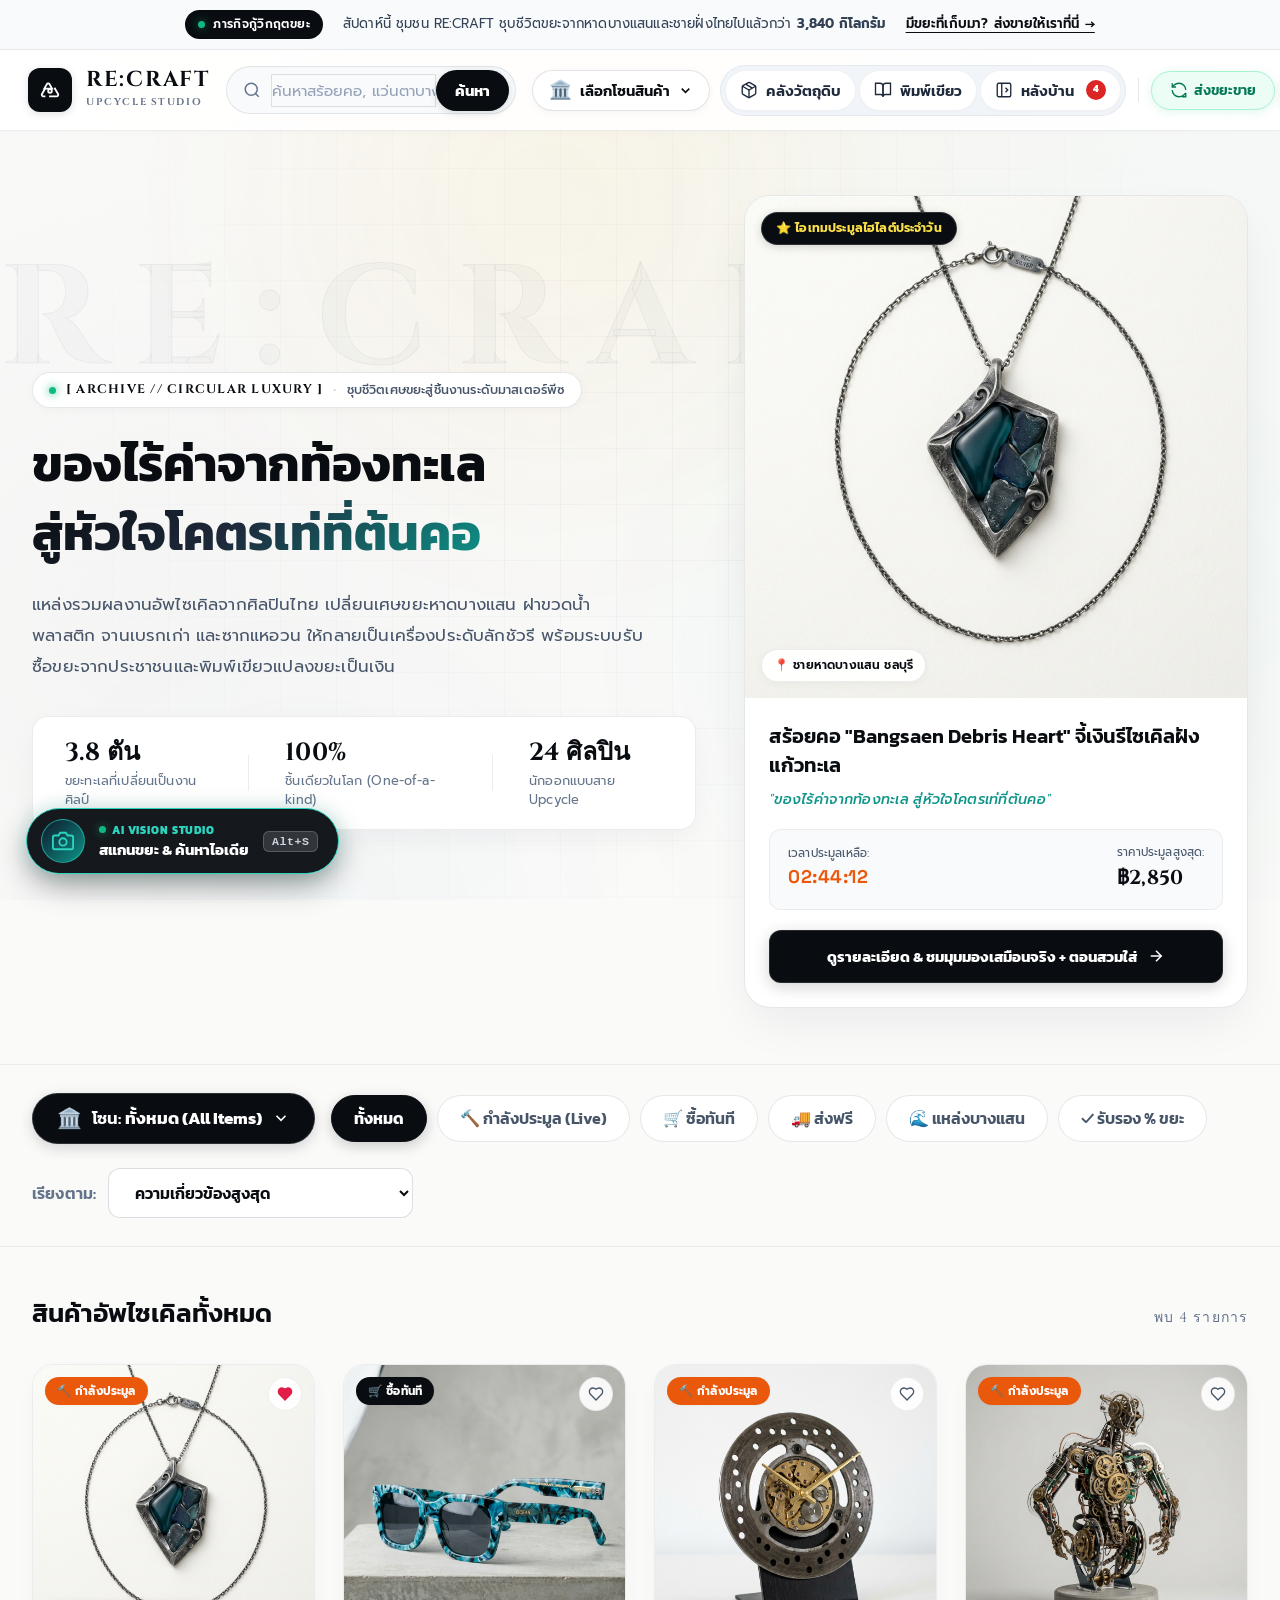
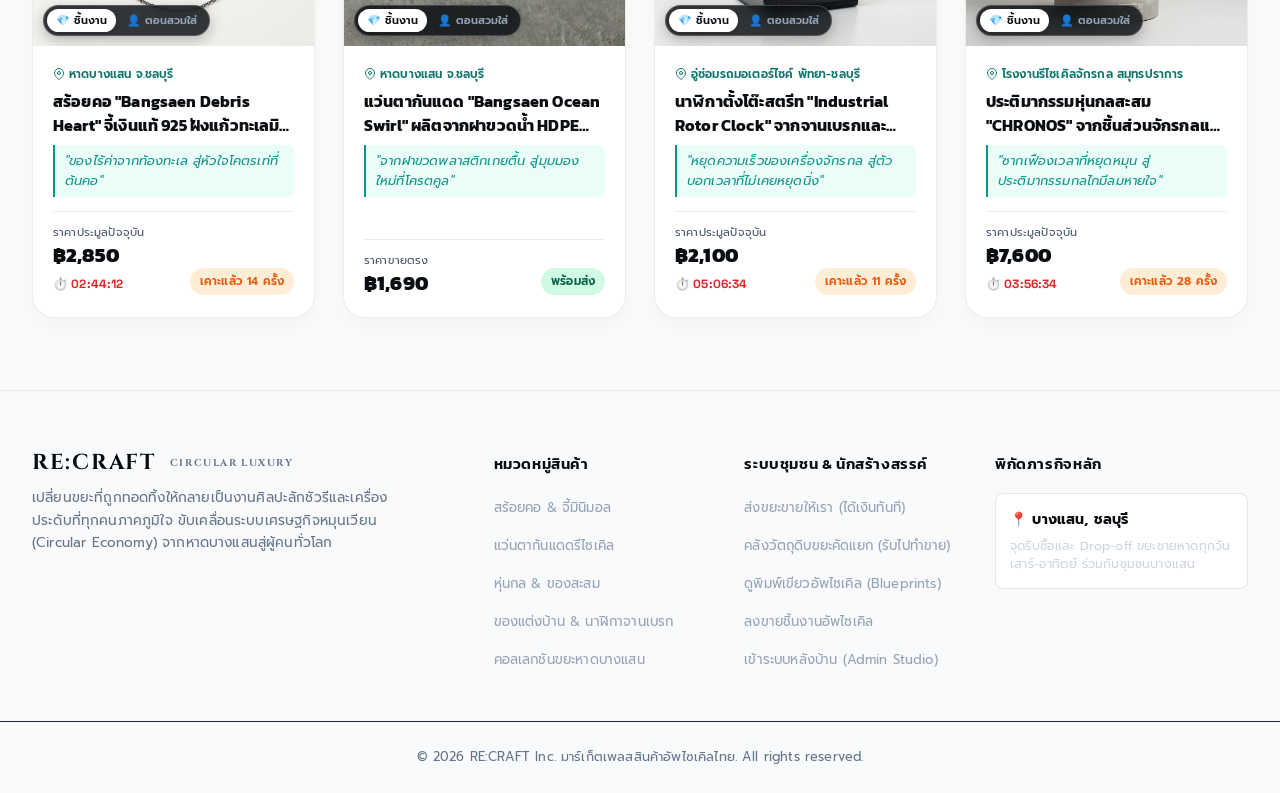
==== index.html @ fbd0b177 "Feat: Complete RE:CRAFT circular luxury platform with AI Waste Vision Scanner & YOLOv9 fine-tuning m" ====
<!DOCTYPE html>
<html lang="th">

<head>
  <meta charset="UTF-8">
  <meta name="viewport" content="width=device-width, initial-scale=1.0">
  <title>RE:CRAFT | ตลาดสินค้าอัพไซเคิลจากขยะสู่ชิ้นงานระดับมาสเตอร์พีซ</title>
  <meta name="description"
    content="มาร์เก็ตเพลสรวมสินค้าประมูลและขายตรงจากขยะรีไซเคิล เครื่องประดับ ของสะสม พร้อมสตอรี่ที่มาของขยะ เช่น หาดบางแสน สู่ดีไซน์พรีเมียมและมุมมองหลายองศาพร้อมภาพสวมใส่จริง">

  <!-- Google Fonts: Cinzel, Playfair Display, Kanit (Brand-Name Luxury Thai), Prompt, Outfit, Space Grotesk -->
  <link rel="preconnect" href="https://fonts.googleapis.com">
  <link rel="preconnect" href="https://fonts.gstatic.com" crossorigin>
  <link
    href="https://fonts.googleapis.com/css2?family=Cinzel:wght@600;700;800;900&family=Kanit:wght@300;400;500;600;700&family=Outfit:wght@400;500;600;700;800&family=Playfair+Display:ital,wght@0,600;0,700;1,600&family=Prompt:wght@300;400;500;600;700&family=Space+Grotesk:wght@500;600;700&display=swap"
    rel="stylesheet">

  <link rel="stylesheet" href="style.css">
</head>

<body class="theme-light-luxury">

  <!-- Top Luxury Scroll Progress Indicator -->
  <div class="luxury-scroll-progress" id="scrollProgressBar"></div>

  <!-- Rich Luxury Dynamic Parallax Canvas Stage -->
  <div class="luxury-parallax-stage" id="parallaxStage" aria-hidden="true">
    <div class="parallax-orb orb-champagne" id="parallaxGlow1"></div>
    <div class="parallax-orb orb-emerald" id="parallaxGlow2"></div>
    <div class="parallax-orb orb-cyan" id="parallaxGlow3"></div>
    <div class="parallax-luxury-watermark" id="parallaxWatermark">
      <span>RE:CRAFT // HAUTE UPCYCLING • BANGSAEN ARCHIVE 2026 • ONE OF A KIND // CIRCULAR LUXURY</span>
    </div>
    <div class="parallax-grid-mesh"></div>
  </div>

  <!-- Top Announcement / Impact Banner -->
  <div class="top-announcement" id="topAnnouncement">
    <div class="container announcement-content">
      <div class="announcement-badge">
        <span class="pulse-dot"></span>
        <span>ภารกิจกู้วิกฤตขยะ</span>
      </div>
      <p class="announcement-text">
        สัปดาห์นี้ ชุมชน RE:CRAFT ชุบชีวิตขยะจากหาดบางแสนและชายฝั่งไทยไปแล้วกว่า <strong>3,840 กิโลกรัม</strong>
      </p>
      <div class="announcement-actions">
        <a href="#" id="topSellWasteLink" class="announcement-link">มีขยะที่เก็บมา? ส่งขายให้เราที่นี่ &rarr;</a>
      </div>
    </div>
  </div>

  <!-- Primary Navigation (Minimalist Studio Header) -->
  <header class="main-header" id="mainHeader">
    <div class="container header-inner">
      <!-- Brand Logo -->
      <a href="#" class="brand-logo" id="logoBtn">
        <span class="brand-icon">
          <svg width="22" height="22" viewBox="0 0 24 24" fill="none" stroke="currentColor" stroke-width="2">
            <path d="M7 19H4.815a1.83 1.83 0 0 1-1.57-.881 1.785 1.785 0 0 1-.004-1.784L7.196 9.5" />
            <path d="M11 19h8.2a1.8 1.8 0 0 0 1.58-.9 1.8 1.8 0 0 0 .01-1.8L16.8 9.5" />
            <path d="M11 5l3.2 5.5h-8.4L9 5a2 2 0 0 1 2 0z" />
            <circle cx="12" cy="13" r="2" />
          </svg>
        </span>
        <div class="brand-text-wrap">
          <span class="brand-name">RE:CRAFT</span>
          <span class="brand-tag">UPCYCLE STUDIO</span>
        </div>
      </a>

      <!-- Minimalist Search Bar (Expanded & Clear) -->
      <div class="search-container">
        <div class="search-box">
          <svg class="search-icon" width="20" height="20" viewBox="0 0 24 24" fill="none" stroke="currentColor"
            stroke-width="2">
            <circle cx="11" cy="11" r="8"></circle>
            <line x1="21" y1="21" x2="16.65" y2="16.65"></line>
          </svg>
          <input type="text" id="searchInput" placeholder="ค้นหาสร้อยคอ, แว่นตาบางแสน, นาฬิกาจานเบรก, วัตถุดิบ..."
            autocomplete="off">
          <button class="search-clear-btn" id="searchClearBtn" title="ล้างการค้นหา">&times;</button>
          <button class="search-submit-btn" id="searchBtn">ค้นหา</button>
        </div>
      </div>

      <!-- Action Buttons & Studio Hub -->
      <div class="header-actions">
        <!-- Zone / Category Hub Trigger Button -->
        <button class="btn btn-header-zone" id="headerZoneBtn" title="กดเพื่อเลือกโซนและหมวดหมู่สินค้า">
          <span class="header-zone-icon">🏛️</span>
          <span class="header-zone-title">เลือกโซนสินค้า</span>
          <svg width="15" height="15" viewBox="0 0 24 24" fill="none" stroke="currentColor" stroke-width="2.5">
            <polyline points="6 9 12 15 18 9"></polyline>
          </svg>
        </button>

        <!-- Studio Features Group (Roomy & High Legibility) -->
        <div class="studio-hub-group">
          <!-- Raw Waste Material Hub Button -->
          <button class="btn btn-ghost btn-supply-hub" id="openSupplyHubModalBtn"
            title="คลังวัตถุดิบขยะคัดแยก สั่งรับไปทำตามพิมพ์เขียวเพื่อขายต่อ">
            <svg width="20" height="20" viewBox="0 0 24 24" fill="none" stroke="currentColor" stroke-width="1.8">
              <path d="m7.5 4.27 9 5.15"></path>
              <path
                d="M21 8a2 2 0 0 0-1-1.73l-7-4a2 2 0 0 0-2 0l-7 4A2 2 0 0 0 3 8v8a2 2 0 0 0 1 1.73l7 4a2 2 0 0 0 2 0l7-4A2 2 0 0 0 21 16Z">
              </path>
              <path d="m3.3 7 8.7 5 8.7-5"></path>
              <path d="M12 22V12"></path>
            </svg>
            <span>คลังวัตถุดิบ</span>
          </button>

          <!-- Blueprint Studio Button -->
          <button class="btn btn-ghost btn-blueprint" id="openBlueprintModalBtn"
            title="สูตรคู่มือแปรรูปขยะเป็นเงิน สำหรับคนไม่มีหัวศิลป์">
            <svg width="20" height="20" viewBox="0 0 24 24" fill="none" stroke="currentColor" stroke-width="1.8">
              <path d="M2 3h6a4 4 0 0 1 4 4v14a3 3 0 0 0-3-3H2z"></path>
              <path d="M22 3h-6a4 4 0 0 0-4 4v14a3 3 0 0 1 3-3h7z"></path>
            </svg>
            <span>พิมพ์เขียว</span>
          </button>

          <!-- Admin Studio Button -->
          <button class="btn btn-ghost btn-admin" id="openAdminModalBtn" title="ระบบหลังบ้าน ตรวจสอบและอนุมัติสินค้า">
            <svg width="20" height="20" viewBox="0 0 24 24" fill="none" stroke="currentColor" stroke-width="1.8">
              <rect width="18" height="18" x="3" y="3" rx="2"></rect>
              <path d="M9 3v18"></path>
              <path d="m14 9 3 3-3 3"></path>
            </svg>
            <span>หลังบ้าน</span>
            <span class="badge-count admin-badge" id="pendingCountBadge">4</span>
          </button>
        </div>

        <div class="header-divider"></div>

        <!-- Sell Waste Button (Eco Pill) -->
        <button class="btn btn-sell-waste" id="openSellWasteModalBtn"
          title="ส่งขยะที่คุณเก็บได้มาขายให้เราเพื่อรับเงิน">
          <svg width="20" height="20" viewBox="0 0 24 24" fill="none" stroke="currentColor" stroke-width="1.8">
            <path d="M21 12a9 9 0 0 0-9-9 9.75 9.75 0 0 0-6.74 2.74L3 8"></path>
            <path d="M3 3v5h5"></path>
            <path d="M3 12a9 9 0 0 0 9 9 9.75 9.75 0 0 0 6.74-2.74L21 16"></path>
            <path d="M16 21h5v-5"></path>
          </svg>
          <span>ส่งขยะขาย</span>
        </button>

        <!-- Post Item Button (Primary Action) -->
        <button class="btn btn-primary btn-post" id="openPostModalBtn">
          <svg width="20" height="20" viewBox="0 0 24 24" fill="none" stroke="currentColor" stroke-width="2">
            <line x1="12" y1="5" x2="12" y2="19"></line>
            <line x1="5" y1="12" x2="19" y2="12"></line>
          </svg>
          <span>+ ลงขายสินค้า</span>
        </button>

        <div class="header-divider"></div>

        <!-- Live Bids Shortcut & Wishlist -->
        <div class="header-icons-group">
          <button class="action-icon-btn" id="myBidsBtn" title="รายการประมูลของฉัน">
            <svg width="22" height="22" viewBox="0 0 24 24" fill="none" stroke="currentColor" stroke-width="1.8">
              <path d="m14 12 6.5-6.5a2.12 2.12 0 0 0-3-3L11 9"></path>
              <path d="m12 14-6.5 6.5a2.12 2.12 0 0 1-3-3L9 11"></path>
              <path d="m18 10-6 6"></path>
              <path d="m2 22 4-4"></path>
            </svg>
            <span class="badge-count" id="bidCountBadge">2</span>
          </button>

          <button class="action-icon-btn" id="wishlistBtn" title="รายการโปรด">
            <svg width="22" height="22" viewBox="0 0 24 24" fill="none" stroke="currentColor" stroke-width="1.8">
              <path
                d="M19 14c1.49-1.46 3-3.21 3-5.5A5.5 5.5 0 0 0 16.5 3c-1.76 0-3 .5-4.5 2-1.5-1.5-2.74-2-4.5-2A5.5 5.5 0 0 0 2 8.5c0 2.3 1.5 4.05 3 5.5l7 7Z">
              </path>
            </svg>
          </button>
        </div>
      </div>
    </div>
  </header>

  <!-- Hero Story Highlight Banner -->
  <section class="hero-story-banner">
    <div class="container hero-banner-grid">
      <div class="hero-text">
        <div class="hero-tag-badge">
          <span class="hero-dot"></span>
          <span class="tag-code">[ ARCHIVE // CIRCULAR LUXURY ]</span>
          <span class="tag-sep">•</span>
          <span class="tag-text">ชุบชีวิตเศษขยะสู่ชิ้นงานระดับมาสเตอร์พีซ</span>
        </div>
        <h1 class="hero-title">
          ของไร้ค่าจากท้องทะเล<br>
          <span class="text-gradient">สู่หัวใจโคตรเท่ที่ต้นคอ</span>
        </h1>
        <p class="hero-desc">
          แหล่งรวมผลงานอัพไซเคิลจากศิลปินไทย เปลี่ยนเศษขยะหาดบางแสน ฝาขวดน้ำพลาสติก จานเบรกเก่า และซากแหอวน
          ให้กลายเป็นเครื่องประดับลักชัวรี พร้อมระบบรับซื้อขยะจากประชาชนและพิมพ์เขียวแปลงขยะเป็นเงิน
        </p>
        <div class="hero-stats">
          <div class="stat-item">
            <span class="stat-num" id="statOceanWaste">3.8 ตัน</span>
            <span class="stat-label">ขยะทะเลที่เปลี่ยนเป็นงานศิลป์</span>
          </div>
          <div class="stat-divider"></div>
          <div class="stat-item">
            <span class="stat-num">100%</span>
            <span class="stat-label">ชิ้นเดียวในโลก (One-of-a-kind)</span>
          </div>
          <div class="stat-divider"></div>
          <div class="stat-item">
            <span class="stat-num">24 ศิลปิน</span>
            <span class="stat-label">นักออกแบบสาย Upcycle</span>
          </div>
        </div>
      </div>

      <!-- Featured Spotlight Card -->
      <div class="hero-spotlight">
        <div class="spotlight-card" id="heroFeaturedCard">
          <div class="spotlight-sheen" id="spotlightSheen"></div>
          <div class="spotlight-badge">⭐ ไอเทมประมูลไฮไลต์ประจำวัน</div>
          <div class="spotlight-img-wrap">
            <img src="assets/necklace_front.jpg" alt="สร้อยคอหัวใจมหาสมุทรบางแสน" id="spotlightMainImg">
            <span class="spotlight-origin">📍 ชายหาดบางแสน ชลบุรี</span>
          </div>
          <div class="spotlight-info">
            <h3 class="spotlight-name">สร้อยคอ "Bangsaen Debris Heart" จี้เงินรีไซเคิลฝังแก้วทะเล</h3>
            <p class="spotlight-quote">"ของไร้ค่าจากท้องทะเล สู่หัวใจโคตรเท่ที่ต้นคอ"</p>
            <div class="spotlight-auction-bar">
              <div class="auction-timer-box">
                <span class="timer-label">เวลาประมูลเหลือ:</span>
                <span class="timer-countdown highlight-pulse" id="heroCountdown">02:44:18</span>
              </div>
              <div class="auction-price-box">
                <span class="price-label">ราคาประมูลสูงสุด:</span>
                <span class="current-bid-amount">฿2,850</span>
              </div>
            </div>
            <button class="btn btn-spotlight" id="openHeroDetailBtn">
              <span>ดูรายละเอียด & ชมมุมมองเสมือนจริง + ตอนสวมใส่</span>
              <svg width="18" height="18" viewBox="0 0 24 24" fill="none" stroke="currentColor" stroke-width="2">
                <path d="M5 12h14"></path>
                <path d="m12 5 7 7-7 7"></path>
              </svg>
            </button>
          </div>
        </div>
      </div>
    </div>
  </section>

  <!-- Filter & Sort Bar (Consolidated Zone Hub & Large Action Controls) -->
  <section class="catalog-controls-section">
    <div class="container controls-wrapper">
      <div class="controls-left-group">
        <!-- Consolidated Zone / Category Selector Trigger -->
        <button class="btn-zone-picker" id="catalogZonePickerBtn" title="กดเพื่อเลือกโซนหรือหมวดหมู่สินค้า">
          <span class="zone-picker-icon">🏛️</span>
          <span class="zone-picker-text">โซน: <strong id="activeZoneName">ทั้งหมด (All Items)</strong></span>
          <svg class="zone-picker-arrow" width="18" height="18" viewBox="0 0 24 24" fill="none" stroke="currentColor"
            stroke-width="2.2">
            <polyline points="6 9 12 15 18 9"></polyline>
          </svg>
        </button>

        <!-- Quick Status Filter Pills (Large & Clear) -->
        <div class="filter-pills" id="filterPills">
          <button class="pill-btn active" data-filter="all">ทั้งหมด</button>
          <button class="pill-btn" data-filter="auction-only">🔨 กำลังประมูล (Live)</button>
          <button class="pill-btn" data-filter="buy-now">🛒 ซื้อทันที</button>
          <button class="pill-btn" data-filter="free-shipping">🚚 ส่งฟรี</button>
          <button class="pill-btn" data-filter="bangsaen">🌊 แหล่งบางแสน</button>
          <button class="pill-btn" data-filter="verified">✓ รับรอง % ขยะ</button>
        </div>
      </div>

      <div class="sort-wrapper">
        <label for="sortSelect" class="sort-label">เรียงตาม:</label>
        <div class="select-styled">
          <select id="sortSelect">
            <option value="relevance">ความเกี่ยวข้องสูงสุด</option>
            <option value="auction-ending">เวลาประมูลใกล้หมด (Ending Soon)</option>
            <option value="price-low">ราคา: ต่ำไปสูง</option>
            <option value="price-high">ราคา: สูงไปต่ำ</option>
            <option value="bids-count">ยอดเคาะประมูลสูงสุด</option>
            <option value="newest">โพสต์มาใหม่ล่าสุด</option>
          </select>
        </div>
      </div>
    </div>
  </section>

  <!-- Product Catalog Grid -->
  <main class="catalog-section">
    <div class="container">
      <div class="catalog-header-info">
        <h2 class="section-title" id="catalogHeading">สินค้าอัพไซเคิลทั้งหมด</h2>
        <span class="items-count" id="itemsCountText">กำลังโหลด...</span>
      </div>

      <div class="product-grid" id="productGrid">
        <!-- Injected via JavaScript dynamically -->
      </div>
    </div>
  </main>

  <!-- ==========================================================================
       CONSOLIDATED ZONE & CATEGORY EXPLORER MODAL (รวมหมวดหมู่ไว้ที่เดียว เลือกโซนขนาดใหญ่)
       ========================================================================== -->
  <div class="zone-modal-backdrop" id="zoneModal">
    <div class="zone-modal-dialog">
      <div class="zone-modal-header">
        <div>
          <div class="zone-modal-tag">[ CURATED ARCHIVES & UPCYCLE ZONES ]</div>
          <h2 class="zone-modal-heading">🏛️ เลือกโซนและหมวดหมู่ชิ้นงาน</h2>
          <p class="zone-modal-sub">คลิกเลือกโซนชิ้นงานศิลปะ วัตถุดิบขยะชายฝั่ง หรือลานเคาะราคาประมูลสดที่ต้องการสำรวจ
          </p>
        </div>
        <button class="modal-close-btn" id="closeZoneModalBtn" title="ปิดหน้าต่าง">&times;</button>
      </div>

      <div class="zone-cards-grid">
        <!-- Zone 1: All -->
        <div class="zone-card cat-tab active" data-category="all">
          <div class="zone-card-icon-box">🌐</div>
          <div class="zone-card-content">
            <div class="zone-card-top">
              <h3 class="zone-card-title">ชิ้นงานทั้งหมด (All Curated Items)</h3>
              <span class="zone-card-badge">ทุกชิ้นงาน</span>
            </div>
            <p class="zone-card-desc">สำรวจผลงานศิลปะและงานดีไซน์อัพไซเคิลทุกชิ้นในคอลเลกชัน</p>
          </div>
          <div class="zone-card-arrow">&rarr;</div>
        </div>

        <!-- Zone 2: Jewelry -->
        <div class="zone-card cat-tab" data-category="jewelry">
          <div class="zone-card-icon-box">💎</div>
          <div class="zone-card-content">
            <div class="zone-card-top">
              <h3 class="zone-card-title">สร้อยคอ & เครื่องประดับ (Jewelry)</h3>
              <span class="zone-card-badge">อัญมณีทะเล</span>
            </div>
            <p class="zone-card-desc">จี้เงินรีไซเคิลฝังแก้วทะเลบางแสน และกำไลข้อมือใยอวนกู้ภัย</p>
          </div>
          <div class="zone-card-arrow">&rarr;</div>
        </div>

        <!-- Zone 3: Collectibles -->
        <div class="zone-card cat-tab" data-category="collectibles">
          <div class="zone-card-icon-box">🤖</div>
          <div class="zone-card-content">
            <div class="zone-card-top">
              <h3 class="zone-card-title">ของสะสม & หุ่นกล (Art Collectibles)</h3>
              <span class="zone-card-badge">มาสเตอร์พีซ</span>
            </div>
            <p class="zone-card-desc">ประติมากรรมจักรกล หุ่นยนต์สตีมพังก์ และงานกลไกจากชิ้นส่วน E-Waste</p>
          </div>
          <div class="zone-card-arrow">&rarr;</div>
        </div>

        <!-- Zone 4: Fashion -->
        <div class="zone-card cat-tab" data-category="fashion">
          <div class="zone-card-icon-box">🕶️</div>
          <div class="zone-card-content">
            <div class="zone-card-top">
              <h3 class="zone-card-title">แว่นตา & แฟชั่นสตรีท (Fashion)</h3>
              <span class="zone-card-badge">สตรีทแวร์</span>
            </div>
            <p class="zone-card-desc">แว่นตากันแดดลายหินอ่อนจากฝาขวดน้ำ HDPE และแอคเซสเซอรี่</p>
          </div>
          <div class="zone-card-arrow">&rarr;</div>
        </div>

        <!-- Zone 5: Decor -->
        <div class="zone-card cat-tab" data-category="decor">
          <div class="zone-card-icon-box">🕰️</div>
          <div class="zone-card-content">
            <div class="zone-card-top">
              <h3 class="zone-card-title">ของแต่งบ้าน & นาฬิกา (Home Decor)</h3>
              <span class="zone-card-badge">ช่างฝีมือ</span>
            </div>
            <p class="zone-card-desc">นาฬิกาตั้งโต๊ะจากจานเบรกมอเตอร์ไซค์ เฟืองทองเหลือง และโคมไฟแก้วทะเล</p>
          </div>
          <div class="zone-card-arrow">&rarr;</div>
        </div>

        <!-- Zone 6: Bangsaen Special -->
        <div class="zone-card cat-tab" data-category="bangsaen">
          <div class="zone-card-icon-box">🌊</div>
          <div class="zone-card-content">
            <div class="zone-card-top">
              <h3 class="zone-card-title">ซีรีส์ขยะหาดบางแสน (Bangsaen Special)</h3>
              <span class="zone-card-badge">กู้ภัยชายหาด</span>
            </div>
            <p class="zone-card-desc">ชิ้นงานที่สร้างสรรค์จากขยะเก็บกู้ ณ ชายหาดบางแสนและชายฝั่งชลบุรี</p>
          </div>
          <div class="zone-card-arrow">&rarr;</div>
        </div>

        <!-- Zone 7: Live Auction -->
        <div class="zone-card cat-tab" data-category="auction">
          <div class="zone-card-icon-box">🔨</div>
          <div class="zone-card-content">
            <div class="zone-card-top">
              <h3 class="zone-card-title">ลานประมูลสด (Live Auction Runway)</h3>
              <span class="zone-card-badge highlight-badge">เปิดเคาะสด</span>
            </div>
            <p class="zone-card-desc">ผลงานมาสเตอร์พีซชิ้นเดียวในโลกที่กำลังเปิดให้ร่วมเคาะราคา Real-time</p>
          </div>
          <div class="zone-card-arrow">&rarr;</div>
        </div>

        <!-- Zone 8: Raw Waste Kits -->
        <div class="zone-card cat-tab" data-category="supply" id="zoneSupplyHubCard">
          <div class="zone-card-icon-box">📦</div>
          <div class="zone-card-content">
            <div class="zone-card-top">
              <h3 class="zone-card-title">คลังวัตถุดิบขยะพร้อมทำ (Waste Kits)</h3>
              <span class="zone-card-badge kit-badge">รับไปต่อยอด</span>
            </div>
            <p class="zone-card-desc">สั่งรับชุดวัตถุดิบขยะคัดแยกเกรดพร้อมคู่มือพิมพ์เขียวไปทำขายสร้างรายได้</p>
          </div>
          <div class="zone-card-arrow">&rarr;</div>
        </div>
      </div>
    </div>
  </div>

  <!-- ==========================================================================
       NEW: SELL WASTE MODAL (ระบบส่งขยะขายให้เรา โดยลูกค้าไปเก็บมาแยก)
       ========================================================================== -->
  <div class="sell-waste-modal-backdrop" id="sellWasteModal">
    <div class="sell-waste-modal-dialog">
      <div class="sell-waste-modal-header">
        <div>
          <div class="sell-waste-tag">WASTE BUYBACK & COMMUNITY GRANTS</div>
          <h2>ส่งขยะที่คุณเก็บได้มาขายให้เรา</h2>
          <p>ไปเก็บขยะที่หาดบางแสนหรือในชุมชนมาแล้ว? คัดแยกประเภทแล้วส่งให้เรา เพื่อเปลี่ยนขยะเป็นเงินสดทันที!</p>
        </div>
        <button class="modal-close-btn" id="closeSellWasteModalBtn">&times;</button>
      </div>

      <!-- Price Index Table -->
      <div class="waste-price-index-box">
        <h4>💰 ตารางราคารับซื้อขยะอัพไซเคิล (ให้ราคาสูงกว่าร้านรับซื้อของเก่าทั่วไป)</h4>
        <div class="price-index-grid">
          <div class="price-card" data-waste-key="seaglass">
            <span class="price-name">💎 แก้วทะเลบางแสนคัดเกรด</span>
            <span class="price-rate">฿45 / กก.</span>
            <small>เศษขวดแก้วมนสีเขียว/ฟ้า/อำพัน</small>
          </div>
          <div class="price-card" data-waste-key="hdpe">
            <span class="price-name">🧴 ฝาขวดน้ำพลาสติก HDPE</span>
            <span class="price-rate">฿35 / กก.</span>
            <small>ล้างสะอาด แยกสี ฟ้า/ขาว/ดำ</small>
          </div>
          <div class="price-card" data-waste-key="ghostnet">
            <span class="price-name">🕸️ เศษแหอวนกู้ภัยทะเล</span>
            <span class="price-rate">฿50 / กก.</span>
            <small>ใยไนลอนความเหนียวสูง</small>
          </div>
          <div class="price-card" data-waste-key="cans">
            <span class="price-name">🥫 กระป๋องอะลูมิเนียมสะอาด</span>
            <span class="price-rate">฿40 / กก.</span>
            <small>กระป๋องน้ำอัดลมล้างคราบ</small>
          </div>
          <div class="price-card" data-waste-key="ewaste">
            <span class="price-name">⚙️ เฟืองจักรกล & E-Waste</span>
            <span class="price-rate">฿80 / กก.</span>
            <small>แผงวงจร จานเบรก เฟืองนาฬิกา</small>
          </div>
        </div>
      </div>

      <!-- Form & Live Payout Calculator -->
      <form id="sellWasteForm" class="sell-waste-form">
        <div class="sell-waste-grid">

          <!-- Column 1: Waste Info -->
          <div class="sell-col">
            <div style="margin-bottom: 12px; display: flex; justify-content: space-between; align-items: center;">
              <span style="font-size: 0.84rem; color: #64748b; font-weight: 600;">ข้อมูลขยะ</span>
              <button type="button" class="btn btn-sm btn-ghost" id="sellWasteToScannerBtn"
                style="border: 1px solid rgba(45,212,191,0.5); color: #0f766e; font-weight: 700; font-size: 0.82rem; background: rgba(45,212,191,0.08); border-radius: var(--radius-full); padding: 4px 12px;">
                📷 เปิดกล้อง AI สแกนจำแนกชนิดขยะ
              </button>
            </div>
            <div class="form-group">
              <label for="sellWasteType">เลือกประเภทขยะที่คัดแยกแล้ว *</label>
              <select id="sellWasteType" required>
                <option value="snackfoil">ซองขนมกรุบกรอบ / ถุงฟอยล์อลูมิเนียม (฿35/กก.)</option>
                <option value="petbottle">ขวดน้ำดื่มพลาสติกใส PET #1 (฿48/กก.)</option>
                <option value="seaglass">แก้วทะเลบางแสนคัดสี (฿45/กก.)</option>
                <option value="hdpe">ฝาขวดน้ำพลาสติก HDPE แยกสี (฿35/กก.)</option>
                <option value="ghostnet">เศษแหอวนประมงกู้ภัย (฿50/กก.)</option>
                <option value="biomineral">เปลือกหอยทะเลและมุกธรรมชาติ (฿40/กก.)</option>
                <option value="cans">กระป๋องอะลูมิเนียมล้างสะอาด (฿40/กก.)</option>
                <option value="ewaste">เฟืองจักรกลและขยะ E-Waste (฿80/กก.)</option>
              </select>
            </div>

            <div class="form-row-2">
              <div class="form-group">
                <label for="sellWeightKg">น้ำหนักโดยประมาณ (กก.) *</label>
                <input type="number" id="sellWeightKg" value="5" min="0.5" step="0.5" required>
              </div>

              <div class="form-group">
                <label for="sellCollectorName">ชื่อผู้เก็บขยะ / กลุ่มอาสา *</label>
                <input type="text" id="sellCollectorName" placeholder="เช่น คุณสมชาย หาดบางแสน" required>
              </div>
            </div>

            <div class="form-group">
              <label for="sellLocation">พิกัดที่เก็บขยะ (Location) *</label>
              <input type="text" id="sellLocation" placeholder="เช่น หาดบางแสน ซอย 4, หาดวอนนภา, ชายหาดพัทยา" required>
            </div>

            <div class="form-group">
              <label for="sellDropMethod">วิธีการส่งมอบขยะ *</label>
              <select id="sellDropMethod" required>
                <option value="bangsaen-hub">นำมาส่งที่จุด Drop-off ชายหาดบางแสน (ซอย 4)</option>
                <option value="postal">ส่งพัสดุมายังคลัง RE:CRAFT Hub (สมุทรปราการ)</option>
                <option value="pickup">นัดหมายให้ทีมงานไปรับ (น้ำหนัก 20 กก. ขึ้นไป)</option>
              </select>
            </div>
          </div>

          <!-- Column 2: Payout Calculator & Bank Info -->
          <div class="sell-col">
            <div class="payout-calc-card">
              <span class="calc-label">ยอดเงินที่คุณจะได้รับโดยประมาณ</span>
              <div class="payout-big-amount" id="payoutCalcAmount">฿225</div>
              <div class="payout-bonus-box">
                <span class="bonus-tag">+15% โบนัส</span>
                <span>หากเลือกรับเป็น Circular Credit เพื่อซื้อสินค้าในเว็บ รับทันที: <strong
                    id="payoutCreditAmount">฿258</strong></span>
              </div>
            </div>

            <div class="form-group" style="margin-top:16px;">
              <label>รูปแบบการรับเงิน *</label>
              <div class="payout-type-radios">
                <label class="radio-chip">
                  <input type="radio" name="payoutType" value="cash" checked id="radioPayoutCash">
                  <span>โอนเงินสด (พร้อมเพย์/บัญชีธนาคาร)</span>
                </label>
                <label class="radio-chip">
                  <input type="radio" name="payoutType" value="credit" id="radioPayoutCredit">
                  <span>รับเป็น Circular Credits (+15%)</span>
                </label>
              </div>
            </div>

            <div class="form-group" id="bankInfoGroup">
              <label for="sellPromptPay">เบอร์พร้อมเพย์ หรือ เลขบัญชีธนาคาร *</label>
              <input type="text" id="sellPromptPay" placeholder="เช่น 089-XXX-XXXX หรือ กสิกรไทย 123-X-XXXXX-X"
                required>
            </div>

            <div class="form-group">
              <label for="sellNotes">หมายเหตุ / เรื่องราวการเก็บขยะครั้งนี้</label>
              <textarea id="sellNotes" rows="2"
                placeholder="เช่น เก็บกู้จากแนวโขดหินตอนน้ำลง ล้างคราบทรายออกแล้ว 1 รอบ..."></textarea>
            </div>
          </div>

        </div>

        <div class="sell-waste-footer">
          <button type="button" class="btn btn-secondary" id="cancelSellWasteBtn">ยกเลิก</button>
          <button type="submit" class="btn btn-primary btn-submit-sell" id="submitSellWasteBtn">
            <svg width="18" height="18" viewBox="0 0 24 24" fill="none" stroke="currentColor" stroke-width="2">
              <polyline points="20 6 9 17 4 12"></polyline>
            </svg>
            <span>ส่งรายการขายขยะ & รอรับเงิน</span>
          </button>
        </div>
      </form>
    </div>
  </div>

  <!-- WASTE SUPPLY HUB MODAL -->
  <div class="supply-modal-backdrop" id="supplyModal">
    <div class="supply-modal-dialog">
      <div class="supply-modal-header">
        <div>
          <div class="supply-tag">CIRCULAR MATERIAL DEPOT</div>
          <h2>คลังวัตถุดิบขยะคัดแยก (RE:CRAFT Waste Supply Hub)</h2>
          <p>ขยะที่ประชาชนและอาสาสมัครไปเก็บกู้และเราทำความสะอาดแล้ว สั่งรับไปทำตามพิมพ์เขียว
            แล้วนำกลับมาโพสต์ขายบนเว็บได้ทันที!</p>
        </div>
        <button class="modal-close-btn" id="closeSupplyModalBtn">&times;</button>
      </div>

      <!-- Profit Calculator Banner -->
      <div class="profit-formula-banner">
        <div class="formula-col">
          <span class="formula-label">1. สั่งรับวัตถุดิบขยะ</span>
          <strong>ต้นทุนต่ำเพียง ฿89 - ฿240</strong>
        </div>
        <div class="formula-op">+</div>
        <div class="formula-col">
          <span class="formula-label">2. ทำตามพิมพ์เขียว (Blueprint)</span>
          <strong>ใช้เวลา 15 - 30 นาที</strong>
        </div>
        <div class="formula-op">=</div>
        <div class="formula-col highlight">
          <span class="formula-label">3. นำกลับมาโพสต์ขาย</span>
          <strong>สร้างรายได้ ฿650 - ฿2,200 (กำไร 500%+)</strong>
        </div>
      </div>

      <!-- Supply Kits Grid -->
      <div class="supply-kits-grid" id="supplyKitsGrid">
        <!-- Injected via JS -->
      </div>
    </div>
  </div>

  <!-- Nike-Style Multi-Angle Product Detail Modal -->
  <div class="detail-modal-backdrop" id="detailModal">
    <div class="detail-modal-dialog">
      <button class="modal-close-btn" id="closeDetailModalBtn" title="ปิดหน้าต่าง">&times;</button>

      <div class="product-detail-layout">
        <div class="detail-gallery-column">
          <div class="gallery-vertical-thumbs" id="verticalThumbsList"></div>
        </div>

        <div class="detail-viewer-column">
          <div class="main-viewer-card">
            <div class="angle-indicator-badge" id="angleBadge">
              <svg width="14" height="14" viewBox="0 0 24 24" fill="none" stroke="currentColor" stroke-width="2">
                <circle cx="12" cy="12" r="10"></circle>
                <path d="M12 2a14.5 14.5 0 0 0 0 20 14.5 14.5 0 0 0 0-20"></path>
              </svg>
              <span id="currentAngleText">มุมมองด้านหน้า (Front View)</span>
            </div>

            <div class="viewer-viewport" id="viewerViewport">
              <button class="viewer-nav-btn prev-angle-btn" id="prevAngleBtn" title="มุมมองก่อนหน้า (ลูกศรซ้าย)">
                <svg width="22" height="22" viewBox="0 0 24 24" fill="none" stroke="currentColor" stroke-width="2.5">
                  <polyline points="15 18 9 12 15 6"></polyline>
                </svg>
              </button>
              <img src="" alt="Product View" class="viewer-main-img" id="viewerMainImg">
              <button class="viewer-nav-btn next-angle-btn" id="nextAngleBtn" title="มุมมองถัดไป (ลูกศรขวา)">
                <svg width="22" height="22" viewBox="0 0 24 24" fill="none" stroke="currentColor" stroke-width="2.5">
                  <polyline points="9 18 15 12 9 6"></polyline>
                </svg>
              </button>
            </div>

            <div class="viewer-controls">
              <div class="angle-pills" id="anglePillsGroup"></div>
              <div class="angle-gallery-footer">
                <span class="angle-counter" id="angleCounterText">มุมมองที่ 1 จาก 4</span>
                <span class="angle-keyboard-hint">
                  <svg width="13" height="13" viewBox="0 0 24 24" fill="none" stroke="currentColor" stroke-width="2">
                    <rect x="2" y="4" width="20" height="16" rx="2"></rect>
                    <path d="M6 8h.001M10 8h.001M14 8h.001M18 8h.001M8 12h.001M12 12h.001M16 12h.001M7 16h10"></path>
                  </svg>
                  กด ◀ ▶ เพื่อสลับมุมมอง
                </span>
              </div>
            </div>
          </div>
        </div>

        <div class="detail-info-column">
          <div class="detail-header-meta">
            <span class="meta-tag-category" id="modalCategory">เครื่องประดับ</span>
            <span class="meta-tag-origin" id="modalOrigin">
              <svg width="14" height="14" viewBox="0 0 24 24" fill="none" stroke="currentColor" stroke-width="2">
                <path d="M21 10c0 7-9 13-9 13s-9-6-9-13a9 9 0 0 1 18 0z"></path>
                <circle cx="12" cy="10" r="3"></circle>
              </svg>
              <span id="modalOriginText">หาดบางแสน จ.ชลบุรี</span>
            </span>
          </div>

          <h1 class="detail-title" id="modalTitle">สร้อยคอ "หัวใจมหาสมุทรบางแสน"</h1>
          <div class="artist-attribution">
            <span>ผลงานโดย: </span>
            <strong id="modalArtist">Studio Debris</strong>
            <span class="verified-maker-badge" title="ศิลปินที่ผ่านการตรวจสอบ">✓ Verified Upcycler</span>
          </div>

          <div class="story-callout-box">
            <div class="story-callout-header">
              <span class="story-icon">🌊</span>
              <span class="story-header-title">สตอรี่เรื่องราวจากกองขยะสู่ชิ้นงาน</span>
            </div>
            <p class="story-headline-quote" id="modalStoryQuote">
              "ของไร้ค่าจากท้องทะเล สู่หัวใจโคตรเท่ที่ต้นคอ"
            </p>
            <p class="story-body-desc" id="modalStoryDesc">
              คอลเลกชันนี้สร้างขึ้นจากการลงพื้นที่เก็บขยะบริเวณชายหาดบางแสน ชลบุรี
              ขยะพลาสติกและเศษแก้วที่จมใต้ทรายถูกนำมาคัดแยก ล้างทำความสะอาด ขัดแต่งลวดลาย และหลอมเข้ากับเงินแท้ 925
              รีไซเคิล เพื่อให้ขยะที่ทำลายสิ่งแวดล้อมกลายเป็นผลงานแฟชั่นเหนือกาลเวลา
            </p>

            <div class="materials-tags-list" id="modalMaterialsList"></div>
          </div>

          <div class="pricing-auction-card">
            <div class="auction-mode-section" id="auctionModeSection">
              <div class="auction-status-header">
                <div class="auction-live-indicator">
                  <span class="live-dot"></span>
                  <span>กำลังเปิดประมูล (LIVE AUCTION)</span>
                </div>
                <div class="auction-countdown-badge">
                  <span>เหลือเวลา: </span>
                  <strong id="modalCountdown">02:44:18</strong>
                </div>
              </div>

              <div class="current-bid-display">
                <div class="bid-title-wrap">
                  <span class="label">ราคาประมูลปัจจุบัน</span>
                  <span class="bids-total-count" id="modalBidsCount">เคาะแล้ว 14 ครั้ง</span>
                </div>
                <div class="bid-large-amount" id="modalCurrentBid">฿2,850</div>
                <div class="bid-step-hint">ขั้นต่ำในการเสนอราคาครั้งต่อไป: <span id="modalNextMinBid">฿2,900</span>
                </div>
              </div>

              <div class="quick-bid-buttons">
                <button class="btn-quick-bid" data-add="50">+฿50</button>
                <button class="btn-quick-bid" data-add="100">+฿100</button>
                <button class="btn-quick-bid" data-add="500">+฿500</button>
                <button class="btn-quick-bid" data-add="1000">+฿1,000</button>
              </div>

              <form class="place-bid-form" id="placeBidForm">
                <div class="bid-input-group">
                  <span class="currency-prefix">฿</span>
                  <input type="number" id="bidInputAmount" placeholder="2900" min="2900" step="50" required>
                  <button type="submit" class="btn btn-bid-submit" id="submitBidBtn">
                    เคาะประมูลเลย
                  </button>
                </div>
              </form>

              <div class="bid-history-drawer">
                <div class="drawer-header" id="toggleBidHistoryBtn">
                  <span>📋 ประวัติการเคาะราคาล่าสุด</span>
                  <span class="toggle-arrow">&#9662;</span>
                </div>
                <div class="drawer-body" id="bidHistoryList"></div>
              </div>
            </div>

            <div class="direct-buy-section" id="directBuySection" style="display: none;">
              <div class="direct-price-wrap">
                <span class="label">ราคาขายตรง (Fixed Price)</span>
                <div class="direct-large-amount" id="modalDirectPrice">฿1,490</div>
                <span class="stock-badge">✓ พร้อมส่ง มีเพียง 1 ชิ้นในโลก</span>
              </div>
              <button class="btn btn-buy-now" id="buyNowBtn">
                <svg width="20" height="20" viewBox="0 0 24 24" fill="none" stroke="currentColor" stroke-width="2">
                  <circle cx="9" cy="21" r="1"></circle>
                  <circle cx="20" cy="21" r="1"></circle>
                  <path d="M1 1h4l2.68 13.39a2 2 0 0 0 2 1.61h9.72a2 2 0 0 0 2-1.61L23 6H6"></path>
                </svg>
                <span>สั่งซื้อชิ้นนี้ทันที</span>
              </button>
            </div>
          </div>

          <div class="specs-accordion">
            <div class="spec-row">
              <span class="spec-label">ขนาดและน้ำหนัก:</span>
              <span class="spec-value" id="modalSpecsDimension">ยาว 50 ซม. / จี้ขนาด 3.2 x 2.4 ซม.</span>
            </div>
            <div class="spec-row">
              <span class="spec-label">การทำความสะอาด & รับประกัน:</span>
              <span class="spec-value">ผ่านการฆ่าเชื้อด้วย UV และการเคลือบซิลเวอร์การันตีตลอดชีพ</span>
            </div>
            <div class="spec-row">
              <span class="spec-label">การจัดส่ง:</span>
              <span class="spec-value">จัดส่งฟรี EMS พร้อมกล่องกระดาษสาคราฟต์รีไซเคิล 100%</span>
            </div>
          </div>

        </div>

      </div>
    </div>
  </div>

  <!-- Post Item Modal -->
  <div class="post-modal-backdrop" id="postModal">
    <div class="post-modal-dialog">
      <div class="post-modal-header">
        <div class="post-header-titles">
          <h2>ลงขายสินค้าอัพไซเคิลชิ้นใหม่</h2>
          <p>เปลี่ยนขยะและวัสดุเหลือใช้ให้มีเรื่องราวและส่งต่อให้ผู้สะสม (จะถูกส่งเข้าห้องตรวจหลังบ้าน)</p>
        </div>
        <button class="modal-close-btn" id="closePostModalBtn">&times;</button>
      </div>

      <form id="postItemForm" class="post-form">
        <div class="form-grid">
          <div class="form-col">
            <div class="form-group">
              <label for="postTitle">ชื่อสินค้า *</label>
              <input type="text" id="postTitle" placeholder="เช่น สร้อยคอหัวใจมหาสมุทรบางแสน / แว่นกันแดดฝาขวดน้ำ"
                required>
            </div>

            <div class="form-row-2">
              <div class="form-group">
                <label for="postCategory">หมวดหมู่ *</label>
                <select id="postCategory" required>
                  <option value="jewelry">สร้อยคอ & เครื่องประดับ (Jewelry)</option>
                  <option value="fashion">แว่นตา & แฟชั่นสตรีท (Fashion)</option>
                  <option value="collectibles">ของสะสม & หุ่นกล (Collectibles)</option>
                  <option value="decor">ของแต่งบ้าน & นาฬิกา (Home Decor)</option>
                </select>
              </div>

              <div class="form-group">
                <label for="postArtist">ชื่อศิลปิน / ผู้สร้าง *</label>
                <input type="text" id="postArtist" placeholder="เช่น Studio Debris" required>
              </div>
            </div>

            <div class="form-section-title">
              <span>🌿 ข้อมูลที่มาของขยะ & สตอรี่</span>
            </div>

            <div class="form-group">
              <label for="postOrigin">แหล่งที่มาของขยะ (Location) *</label>
              <input type="text" id="postOrigin" placeholder="เช่น หาดบางแสน จ.ชลบุรี, ชายหาดพัทยา, โรงงานสมุทรปราการ"
                required>
            </div>

            <div class="form-group">
              <div class="label-with-tool">
                <label for="postStoryQuote">คำโปรยสตอรี่โดนใจ (Catchphrase) *</label>
                <button type="button" class="btn-text-magic" id="generateStoryBtn"
                  title="ใช้ระบบช่วยแต่งคำโปรยอัตโนมัติ">
                  ✨ เสกคำโปรยให้อัตโนมัติ
                </button>
              </div>
              <input type="text" id="postStoryQuote" placeholder="เช่น 'ของไร้ค่าจากท้องทะเล สู่หัวใจโคตรเท่ที่ต้นคอ'"
                required>
              <small class="form-help">ประโยคสั้นที่จะแสดงบนการ์ดสินค้า
                เพื่อเล่าเรื่องราวความเท่ของการชุบชีวิตขยะ</small>
            </div>

            <div class="form-group">
              <label for="postStoryDesc">เรื่องราวและกระบวนการสร้างสรรค์ *</label>
              <textarea id="postStoryDesc" rows="3"
                placeholder="เล่าเรื่องราวการพบขยะชิ้นนี้ กระบวนการล้าง ขัด หลอม รวมทั้งแรงบันดาลใจ..."
                required></textarea>
            </div>

            <div class="form-group">
              <label for="postMaterials">ประเภทขยะที่นำมารีไซเคิล (คั่นด้วยจุลภาค) *</label>
              <input type="text" id="postMaterials" placeholder="แก้วทะเล 40%, ซากแหอวน 30%, เงินรีไซเคิล 30%" required>
            </div>
          </div>

          <div class="form-col">
            <div class="form-section-title">
              <span>💰 รูปแบบการจำหน่าย</span>
            </div>

            <div class="listing-type-toggle">
              <label class="toggle-option">
                <input type="radio" name="postSaleType" value="auction" checked id="radioAuction">
                <span class="toggle-box">
                  <strong>🔨 เปิดประมูล (Auction)</strong>
                  <small>ให้ผู้ซื้อเคาะเสนอราคาแข่งกัน</small>
                </span>
              </label>

              <label class="toggle-option">
                <input type="radio" name="postSaleType" value="buynow" id="radioBuyNow">
                <span class="toggle-box">
                  <strong>🛒 ซื้อทันที (Fixed Price)</strong>
                  <small>กำหนดราคาขายคงที่</small>
                </span>
              </label>
            </div>

            <div class="auction-form-fields" id="postAuctionFields">
              <div class="form-row-2">
                <div class="form-group">
                  <label for="postStartBid">ราคาเริ่มต้น (บาท) *</label>
                  <input type="number" id="postStartBid" value="990" min="100" step="50">
                </div>
                <div class="form-group">
                  <label for="postDurationHours">ระยะเวลาประมูล *</label>
                  <select id="postDurationHours">
                    <option value="6">6 ชั่วโมง</option>
                    <option value="12">12 ชั่วโมง</option>
                    <option value="24" selected>24 ชั่วโมง (1 วัน)</option>
                    <option value="72">72 ชั่วโมง (3 วัน)</option>
                  </select>
                </div>
              </div>
            </div>

            <div class="buynow-form-fields" id="postBuyNowFields" style="display: none;">
              <div class="form-group">
                <label for="postDirectPrice">ราคาขายทันที (บาท) *</label>
                <input type="number" id="postDirectPrice" placeholder="1500" min="100">
              </div>
            </div>

            <div class="form-section-title">
              <span>📸 รูปภาพหลายมุมมอง (Multi-Angle Shots)</span>
            </div>
            <p class="form-help">เลือกชุดภาพถ่ายหลายมุมมองจากสตูดิโอ หรืออ้างอิงจากชิ้นงานต้นแบบ</p>

            <div class="image-preset-picker">
              <label class="preset-choice active">
                <input type="radio" name="imagePreset" value="necklace" checked>
                <img src="assets/necklace_front.jpg" alt="สร้อยคอ">
                <span>เซ็ตสร้อยคอขยะทะเลบางแสน (หน้า + ข้าง 45° + มาโคร)</span>
              </label>

              <label class="preset-choice">
                <input type="radio" name="imagePreset" value="sunglasses">
                <img src="assets/sunglasses_front.jpg" alt="แว่นกันแดด">
                <span>เซ็ตแว่นกันแดดพลาสติกทะเลบางแสน (หน้า + ด้านข้าง)</span>
              </label>

              <label class="preset-choice">
                <input type="radio" name="imagePreset" value="clock">
                <img src="assets/clock_front.jpg" alt="นาฬิกาจานเบรก">
                <span>เซ็ตนาฬิกาตั้งโต๊ะจากจานเบรกและเฟืองทองเหลือง</span>
              </label>

              <label class="preset-choice">
                <input type="radio" name="imagePreset" value="sculpture">
                <img src="assets/sculpture_front.jpg" alt="หุ่นกล">
                <span>เซ็ตหุ่นยนต์สะสมจากขยะจักรกล (หน้า + ข้าง)</span>
              </label>

              <label class="preset-choice">
                <input type="radio" name="imagePreset" value="bracelet">
                <img src="assets/bracelet_front.jpg" alt="กำไล">
                <span>เซ็ตกำไลข้อมือจากเศษแหอวนทะเล</span>
              </label>

              <label class="preset-choice">
                <input type="radio" name="imagePreset" value="lamp">
                <img src="assets/lamp_front.jpg" alt="โคมไฟ">
                <span>เซ็ตโคมไฟจากเศษแก้วทะเลบางแสน</span>
              </label>
            </div>
          </div>
        </div>

        <div class="post-form-footer">
          <button type="button" class="btn btn-secondary" id="cancelPostBtn">ยกเลิก</button>
          <button type="submit" class="btn btn-primary btn-submit-post" id="submitPostBtn">
            <svg width="18" height="18" viewBox="0 0 24 24" fill="none" stroke="currentColor" stroke-width="2">
              <polyline points="20 6 9 17 4 12"></polyline>
            </svg>
            <span>ยืนยันการลงขายสินค้าทันที</span>
          </button>
        </div>
      </form>
    </div>
  </div>

  <!-- ADMIN STUDIO BACKEND MODAL -->
  <div class="admin-modal-backdrop" id="adminModal">
    <div class="admin-modal-dialog">
      <div class="admin-modal-header">
        <div class="admin-header-title">
          <div class="admin-tag">ADMINISTRATION CONSOLE</div>
          <h2>RE:CRAFT ระบบหลังบ้าน & ห้องควบคุมมาร์เก็ตเพลส</h2>
          <p>ตรวจสอบความถูกต้องของขยะ อนุมัติสินค้าใหม่ รับซื้อขยะจากลูกค้า และควบคุมสต็อก</p>
        </div>
        <button class="modal-close-btn" id="closeAdminModalBtn">&times;</button>
      </div>

      <div class="admin-tabs-bar">
        <button class="admin-tab active" data-tab="pending">
          <span>⏳ สินค้ารอการอนุมัติ (Pending Queue)</span>
          <span class="admin-tab-count" id="adminPendingBadge">2</span>
        </button>
        <button class="admin-tab" data-tab="intake">
          <span>📥 ขยะที่ลูกค้าส่งขาย (Intake Queue)</span>
          <span class="admin-tab-count" id="adminIntakeBadge" style="background:#0d9488;">2</span>
        </button>
        <button class="admin-tab" data-tab="catalog">
          <span>📦 จัดการสินค้าทั้งหมดในระบบ (All Catalog)</span>
        </button>
        <button class="admin-tab" data-tab="supply">
          <span>♻️ คลังสต็อกขยะที่ไปรับมา (Raw Waste Stock)</span>
        </button>
        <button class="admin-tab" data-tab="metrics">
          <span>📊 แดชบอร์ดสิ่งแวดล้อม & สถิติ (Eco Metrics)</span>
        </button>
      </div>

      <!-- Tab 1: Pending Products -->
      <div class="admin-tab-panel active" id="tabPanelPending">
        <div class="admin-panel-intro">
          <div>
            <h3>รายการสินค้ารอการตรวจสอบ</h3>
            <p>ตรวจสอบว่าแหล่งที่มาของขยะมีความน่าเชื่อถือ สตอรี่ตรงตามข้อกำหนด
              และภาพถ่ายมีมุมมองครบถ้วนก่อนขึ้นหน้าร้าน</p>
          </div>
          <button class="btn btn-secondary btn-sm" id="quickApproveAllBtn">⚡ อนุมัติทั้งหมดในคลิกเดียว</button>
        </div>
        <div class="pending-cards-list" id="pendingCardsList"></div>
      </div>

      <!-- Tab 2: Customer Waste Intake Queue (NEW) -->
      <div class="admin-tab-panel" id="tabPanelIntake">
        <div class="admin-panel-intro">
          <div>
            <h3>รายการขยะที่ลูกค้านำมาส่งขาย (Drop-off Submissions)</h3>
            <p>ตรวจรับขยะที่ประชาชนเก็บมา อนุมัติการโอนเงิน และนำขยะเข้าสู่คลังวัตถุดิบเพื่อให้ช่างนำไปทำขายต่อ</p>
          </div>
        </div>
        <div class="intake-cards-list" id="intakeCardsList">
          <!-- Injected via JS -->
        </div>
      </div>

      <!-- Tab 3: Catalog Management -->
      <div class="admin-tab-panel" id="tabPanelCatalog">
        <div class="admin-panel-intro">
          <div>
            <h3>สินค้าที่กำลังเผยแพร่อยู่ในระบบ</h3>
            <p>ควบคุมสถานะสินค้า และทดสอบระบบการเคาะราคาของลูกค้า</p>
          </div>
          <button class="btn btn-primary btn-sm" id="simulateBuyerBidBtn">
            🤖 ทดสอบจำลองลูกค้าเคาะประมูลสด (+ เคาะราคา)
          </button>
        </div>

        <div class="admin-catalog-table-wrap">
          <table class="admin-table">
            <thead>
              <tr>
                <th>รูปภาพ</th>
                <th>ชื่อสินค้า & ศิลปิน</th>
                <th>แหล่งขยะ</th>
                <th>รูปแบบการขาย</th>
                <th>ราคา / เคาะล่าสุด</th>
                <th>สถานะ</th>
                <th>การจัดการ</th>
              </tr>
            </thead>
            <tbody id="adminCatalogTableBody"></tbody>
          </table>
        </div>
      </div>

      <!-- Tab 4: Waste Supply Inventory -->
      <div class="admin-tab-panel" id="tabPanelSupply">
        <div class="admin-panel-intro">
          <div>
            <h3>รายการขยะคัดแยกและสต็อกวัตถุดิบที่เราไปรับมา</h3>
            <p>บันทึกการรับขยะจากหาดบางแสน ชุมชน และโรงงาน เพื่อส่งต่อให้สมาชิกรับไปทำตามพิมพ์เขียว</p>
          </div>
          <button class="btn btn-primary btn-sm" id="addNewWasteBatchBtn">
            + บันทึกรับขยะล็อตใหม่เข้าคลัง
          </button>
        </div>

        <div class="admin-catalog-table-wrap">
          <table class="admin-table">
            <thead>
              <tr>
                <th>ชุดวัตถุดิบ</th>
                <th>แหล่งที่มาขยะ</th>
                <th>สต็อกคงเหลือ</th>
                <th>ราคาให้รับไปทำ</th>
                <th>พิมพ์เขียวที่รองรับ</th>
                <th>กำไรที่คนทำจะได้</th>
              </tr>
            </thead>
            <tbody id="adminSupplyTableBody"></tbody>
          </table>
        </div>
      </div>

      <!-- Tab 5: Metrics -->
      <div class="admin-tab-panel" id="tabPanelMetrics">
        <div class="metrics-grid">
          <div class="metric-card">
            <span class="metric-title">ขยะที่ถูกกู้คืนและนำมาแปรรูป</span>
            <span class="metric-val" id="metricTotalWeight">3,840 กก.</span>
            <span class="metric-sub">เทียบเท่าการเก็บขยะจากหาดบางแสน 120 เที่ยว</span>
          </div>
          <div class="metric-card">
            <span class="metric-title">มูลค่าการประมูลหมุนเวียน (GMV)</span>
            <span class="metric-val">฿148,250</span>
            <span class="metric-sub">สร้างรายได้คืนสู่ชุมชนเก็บขยะและศิลปิน 85%</span>
          </div>
          <div class="metric-card">
            <span class="metric-title">อัตราการจบประมูลสำเร็จ</span>
            <span class="metric-val">96.4%</span>
            <span class="metric-sub">เฉลี่ย 16.2 เคาะต่อชิ้นงาน</span>
          </div>
          <div class="metric-card">
            <span class="metric-title">การลดก๊าซเรือนกระจกสะสม</span>
            <span class="metric-val">8.4 tCO2e</span>
            <span class="metric-sub">ได้รับการรับรองตามมาตรฐาน Circular Economy</span>
          </div>
        </div>
      </div>

    </div>
  </div>

  <!-- BLUEPRINT STUDIO MODAL -->
  <div class="blueprint-modal-backdrop" id="blueprintModal">
    <div class="blueprint-modal-dialog">
      <div class="blueprint-modal-header">
        <div class="blueprint-header-title">
          <div class="blueprint-badge">FOR EVERYONE WITH ZERO ART BACKGROUND</div>
          <h2>RE:CRAFT พิมพ์เขียวอัพไซเคิล (Blueprint Studio)</h2>
          <p>คู่มือสูตรแปลงขยะรอบตัวเป็นสินค้าลักชัวรี แม้ไม่มีหัวศิลป์ก็หยิบมาทำขายและสร้างรายได้ได้ทันที</p>
        </div>
        <button class="modal-close-btn" id="closeBlueprintModalBtn">&times;</button>
      </div>

      <div class="ai-story-banner">
        <div class="ai-story-content">
          <span class="ai-icon">✨</span>
          <div>
            <h4>ระบบ AI Story Generator ช่วยคิดคำโปรยสำหรับคนคิดสตอรี่ไม่ออก</h4>
            <p>เพียงพิมพ์ชนิดขยะที่คุณเก็บได้ เช่น "ฝาขวดน้ำบางแสน" ระบบจะเสกคำโปรยเท่ๆ ให้ทันที</p>
          </div>
        </div>
        <div class="ai-input-inline">
          <input type="text" id="aiWasteInput" placeholder="ระบุขยะ เช่น ฝาขวดน้ำบางแสน, สายไฟเก่า, ขวดแก้วแตก">
          <button class="btn btn-primary btn-sm" id="aiGenerateStoryBtn">เสกคำโปรย</button>
          <button class="btn btn-ghost btn-sm" id="blueprintToScannerBtn"
            style="border: 1.5px solid rgba(45,212,191,0.5); color: #0f766e; font-weight: 700; background: rgba(45,212,191,0.1); border-radius: var(--radius-full); padding: 8px 14px; white-space: nowrap;">
            📷 สแกนขยะจริงด้วยกล้อง AI
          </button>
        </div>
        <div class="ai-result-box" id="aiResultBox" style="display: none;">
          <span class="ai-result-quote" id="aiResultText"></span>
          <button class="btn btn-secondary btn-sm" id="aiCopyStoryBtn">ใช้คำโปรยนี้ทันที &rarr;</button>
        </div>
      </div>

      <div class="blueprint-recipes-grid" id="blueprintRecipesGrid"></div>
    </div>
  </div>

  <!-- FLOATING AI VISION SCANNER DOCK (BOTTOM-LEFT) -->
  <aside class="ai-scanner-dock" id="aiScannerDock" aria-label="เครื่องมือสแกนขยะด้วย AI">
    <button class="btn-ai-scanner-trigger" id="openAiScannerBtn"
      title="เปิดระบบกล้อง AI สแกนวิเคราะห์ขยะและพิมพ์เขียว (กด Alt + S ได้)">
      <div class="scanner-trigger-lens">
        <span class="lens-radar"></span>
        <svg width="22" height="22" viewBox="0 0 24 24" fill="none" stroke="currentColor" stroke-width="2">
          <path d="M23 19a2 2 0 0 1-2 2H3a2 2 0 0 1-2-2V8a2 2 0 0 1 2-2h4l2-3h6l2 3h4a2 2 0 0 1 2 2z" />
          <circle cx="12" cy="13" r="4" />
        </svg>
      </div>
      <div class="scanner-trigger-info">
        <div class="scanner-trigger-badge">
          <span class="pulse-dot"></span>
          <span>AI VISION STUDIO</span>
        </div>
        <div class="scanner-trigger-title">สแกนขยะ & ค้นหาไอเดีย</div>
      </div>
      <span class="scanner-trigger-kbd">Alt+S</span>
    </button>
  </aside>

  <!-- LARGE AI VISION SCANNER & BLUEPRINT SYNTHESIS MODAL -->
  <!-- LARGE AI VISION SCANNER & BLUEPRINT SYNTHESIS MODAL -->
  <div class="ai-scanner-modal-backdrop" id="aiScannerModal" role="dialog" aria-modal="true">
    <div class="ai-scanner-modal-dialog">
      <!-- Header -->
      <div class="ai-scanner-modal-header">
        <div class="ai-scanner-title-group">
          <div class="ai-scanner-super-badge">
            <span class="pulse-dot"></span>
            <span>MODEL: YOLOv9-CircularWaste [Fine-Tuned]</span>
            <span class="badge-sep">•</span>
            <span>mAP@0.5: 98.6%</span>
            <span class="badge-sep">•</span>
            <span>CIRCULAR COCKPIT</span>
          </div>
          <h2>📷 RE:CRAFT AI Vision Waste Scanner</h2>
          <p>ส่องกล้องสแกนเศษขยะรอบตัว วิเคราะห์โครงสร้างวัตถุดิบด้วยโมเดล Fine-Tuned (แยกซองขนม, ขวดน้ำ PET, ฝาขวด, แก้วทะเล) พร้อมจับคู่พิมพ์เขียวทันที</p>
        </div>
        <div class="ai-scanner-header-actions">
          <button class="btn-scanner-tab active" id="scannerTabAnalysisBtn">
            <svg width="17" height="17" viewBox="0 0 24 24" fill="none" stroke="currentColor" stroke-width="2">
              <path
                d="m21.64 3.64-1.28-1.28a1.21 1.21 0 0 0-1.72 0L2.36 18.64a1.21 1.21 0 0 0 0 1.72l1.28 1.28a1.2 1.2 0 0 0 1.72 0L21.64 5.36a1.2 1.2 0 0 0 0-1.72Z" />
              <path d="m14 7 3 3" />
            </svg>
            <span>วิเคราะห์ & พิมพ์เขียว</span>
          </button>
          <button class="btn-scanner-tab" id="scannerTabModelBtn">
            <svg width="17" height="17" viewBox="0 0 24 24" fill="none" stroke="currentColor" stroke-width="2">
              <path d="M3 3v18h18" />
              <path d="m19 9-5 5-4-4-3 3" />
            </svg>
            <span>โมเดล Fine-Tuning</span>
          </button>
          <button class="btn-scanner-tab" id="scannerTabHistoryBtn">
            <svg width="17" height="17" viewBox="0 0 24 24" fill="none" stroke="currentColor" stroke-width="2">
              <circle cx="12" cy="12" r="10" />
              <polyline points="12 6 12 12 16 14" />
            </svg>
            <span>ประวัติการสแกน</span>
            <span class="badge-count" id="scannerHistoryCountBadge">0</span>
          </button>
          <button class="modal-close-btn" id="closeAiScannerModalBtn" title="ปิดหน้าต่างสแกนเนอร์">&times;</button>
        </div>
      </div>

      <!-- Cockpit Body (Dual-Pane Grid) -->
      <div class="ai-scanner-cockpit-body">
        <!-- LEFT PANE: Camera & Viewfinder Deck -->
        <div class="scanner-camera-deck">
          <!-- Viewfinder Frame -->
          <div class="scanner-viewfinder-frame" id="scannerViewfinder">
            <!-- Video & Canvas Element -->
            <video id="aiScannerVideo" autoplay playsinline muted></video>
            <canvas id="aiScannerCanvas" style="display: none;"></canvas>
            <img id="aiScannerImagePreview" class="scanner-preview-img" alt="ภาพตัวอย่างที่สแกน"
              style="display: none;" />

            <!-- HUD Elements -->
            <div class="viewfinder-hud-overlay">
              <div class="hud-corner hud-tl"></div>
              <div class="hud-corner hud-tr"></div>
              <div class="hud-corner hud-bl"></div>
              <div class="hud-corner hud-br"></div>
              <div class="hud-crosshair"></div>
              <div class="hud-reticle-circle"></div>

              <!-- Animated Laser Scan Sweep Line -->
              <div class="hud-laser-sweep" id="hudLaserSweep"></div>

              <!-- Live Status Tag -->
              <div class="hud-status-badge" id="hudStatusBadge">
                <span class="status-indicator-dot"></span>
                <span id="hudStatusText">กล้องพร้อมทำงาน (READY)</span>
              </div>

              <!-- Simulated Object Detection Box -->
              <div class="hud-detection-box" id="hudDetectionBox" style="display: none;">
                <span class="detection-tag" id="hudDetectionTag">MATERIAL DETECTED</span>
                <span class="detection-confidence" id="hudDetectionConf">98.4%</span>
              </div>

              <!-- Dynamic Multi-Object Bounding Boxes (Fine-Tuned Detection) -->
              <div class="hud-multi-detection-layer" id="hudMultiDetectionLayer"></div>
            </div>
          </div>

          <!-- Camera Controller Toolbar -->
          <div class="scanner-controls-toolbar">
            <button class="btn btn-scanner-scan" id="aiTriggerScanBtn"
              title="กดเพื่อเริ่มสแกนวัตถุดิบและวิเคราะห์ด้วย AI">
              <svg width="22" height="22" viewBox="0 0 24 24" fill="none" stroke="currentColor" stroke-width="2.2">
                <circle cx="12" cy="12" r="3" />
                <circle cx="12" cy="12" r="9" />
              </svg>
              <span>⚡ สแกน & วิเคราะห์ด้วย AI ทันที</span>
            </button>
            <button class="btn btn-scanner-secondary" id="aiToggleCamBtn" title="เปิด/ปิด กล้องสตรีมสด">
              <span id="aiToggleCamIcon">📷</span>
              <span id="aiToggleCamText">เปิด/ปิดกล้อง</span>
            </button>
            <button class="btn btn-scanner-secondary" id="aiUploadImgBtn" title="อัปโหลดภาพขยะที่มีอยู่ในเครื่อง">
              📁 อัปโหลดรูป
            </button>
            <input type="file" id="aiScannerFileInput" accept="image/*" style="display: none;" />
          </div>

          <!-- Quick Test Presets (ตัวอย่างขยะทดสอบด่วน) -->
          <div class="scanner-quick-presets">
            <span class="preset-label">⚡ ตัวอย่างขยะริมหาดทดสอบด่วน (Fine-Tuned Classes):</span>
            <div class="preset-pill-list">
              <button class="scanner-preset-pill active" data-preset="mixed">🔍 ขยะรวม 3 ชิ้น (แยกซอง/ขวด/ฝา)</button>
              <button class="scanner-preset-pill" data-preset="snackfoil">🍫 ซองขนมกรุบกรอบ (Foil)</button>
              <button class="scanner-preset-pill" data-preset="petbottle">🍶 ขวดน้ำดื่มใส PET #1</button>
              <button class="scanner-preset-pill" data-preset="hdpe">🧴 ฝาขวดน้ำ HDPE</button>
              <button class="scanner-preset-pill" data-preset="seaglass">🌊 แก้วทะเลบางแสน</button>
              <button class="scanner-preset-pill" data-preset="ghostnet">🪢 เชือกอวนประมง</button>
              <button class="scanner-preset-pill" data-preset="cans">🥫 กระป๋องอะลูมิเนียม</button>
            </div>
          </div>
        </div>

        <!-- RIGHT PANE: AI Intelligence Deck -->
        <div class="scanner-intelligence-deck">
          <!-- View 1: Analysis & Blueprint Panel -->
          <div class="scanner-panel-view active" id="scannerAnalysisView">
            <!-- Dynamic State Container (Idle, Scanning, or Result) -->
            <div id="aiAnalysisDynamicContent">
              <!-- Injected dynamically via JS -->
            </div>
          </div>

          <!-- View 2: Model Fine-Tuning Benchmarks Panel -->
          <div class="scanner-panel-view" id="scannerModelView" style="display: none;">
            <!-- Injected dynamically via JS -->
          </div>

          <!-- View 3: History Log Panel -->
          <div class="scanner-panel-view" id="scannerHistoryView" style="display: none;">
            <div class="scanner-history-header">
              <h3>📜 ประวัติการสแกนและการค้นพบไอเดีย</h3>
              <button class="btn btn-sm btn-ghost" id="clearScannerHistoryBtn">ล้างประวัติ</button>
            </div>
            <div class="scanner-history-list" id="scannerHistoryList">
              <!-- Injected via JS -->
            </div>
          </div>
        </div>
      </div>
    </div>
  </div>

  <!-- Toast Notification Container -->
  <div class="toast-stack" id="toastStack"></div>

  <!-- Footer -->
  <footer class="main-footer" id="about-story">
    <div class="container footer-grid">
      <div class="footer-brand-col">
        <div class="brand-logo footer-logo">
          <span class="brand-name">RE:CRAFT</span>
          <span class="brand-tag">CIRCULAR LUXURY</span>
        </div>
        <p class="footer-desc">
          เปลี่ยนขยะที่ถูกทอดทิ้งให้กลายเป็นงานศิลปะลักชัวรีและเครื่องประดับที่ทุกคนภาคภูมิใจ
          ขับเคลื่อนระบบเศรษฐกิจหมุนเวียน (Circular Economy) จากหาดบางแสนสู่ผู้คนทั่วโลก
        </p>
      </div>

      <div class="footer-links-col">
        <h4>หมวดหมู่สินค้า</h4>
        <ul>
          <li><a href="#" class="footer-cat-link" data-category="jewelry">สร้อยคอ & จี้มินิมอล</a></li>
          <li><a href="#" class="footer-cat-link" data-category="fashion">แว่นตากันแดดรีไซเคิล</a></li>
          <li><a href="#" class="footer-cat-link" data-category="collectibles">หุ่นกล & ของสะสม</a></li>
          <li><a href="#" class="footer-cat-link" data-category="decor">ของแต่งบ้าน & นาฬิกาจานเบรก</a></li>
          <li><a href="#" class="footer-cat-link" data-category="bangsaen">คอลเลกชันขยะหาดบางแสน</a></li>
        </ul>
      </div>

      <div class="footer-links-col">
        <h4>ระบบชุมชน & นักสร้างสรรค์</h4>
        <ul>
          <li><a href="#" id="footerOpenSellWaste">ส่งขยะขายให้เรา (ได้เงินทันที)</a></li>
          <li><a href="#" id="footerOpenSupply">คลังวัตถุดิบขยะคัดแยก (รับไปทำขาย)</a></li>
          <li><a href="#" id="footerOpenBlueprint">ดูพิมพ์เขียวอัพไซเคิล (Blueprints)</a></li>
          <li><a href="#" id="footerOpenPost">ลงขายชิ้นงานอัพไซเคิล</a></li>
          <li><a href="#" id="footerOpenAdmin">เข้าระบบหลังบ้าน (Admin Studio)</a></li>
        </ul>
      </div>

      <div class="footer-links-col">
        <h4>พิกัดภารกิจหลัก</h4>
        <div class="location-badge">
          <span>📍 บางแสน, ชลบุรี</span>
          <p>จุดรับซื้อและ Drop-off ขยะชายหาดทุกวันเสาร์-อาทิตย์ ร่วมกับชุมชนบางแสน</p>
        </div>
      </div>
    </div>

    <div class="container footer-bottom">
      <p>&copy; 2026 RE:CRAFT Inc. มาร์เก็ตเพลสสินค้าอัพไซเคิลไทย. All rights reserved.</p>
    </div>
  </footer>

  <script src="app.js"></script>
</body>

</html>
---- style.css ----
/* ==========================================================================
   RE:CRAFT - Upcycled Luxury & Collectibles Marketplace
   Design System: Minimalist High-Concept Eco-Luxury Studio
   Typography: IBM Plex Sans Thai + Plus Jakarta Sans + Space Grotesk
   ========================================================================== */

:root {
  /* Ultra-Clean Palette (Minimalist Gallery & Deep Obsidian) */
  --bg-main: #fafaf9;
  --bg-surface: #ffffff;
  --bg-muted: #f4f5f6;
  --bg-subtle: #eceef0;
  --border-light: rgba(15, 23, 42, 0.08);
  --border-subtle: rgba(15, 23, 42, 0.04);
  --border-focus: #090d11;

  --text-main: #090d11;
  --text-secondary: #475569;
  --text-muted: #94a3b8;
  --text-on-dark: #ffffff;

  /* Brand Accents */
  --accent-ocean: #0d9488;
  --accent-ocean-light: #ccfbf1;
  --accent-emerald: #059669;
  --accent-emerald-light: #d1fae5;
  --accent-bio-neon: #10b981;
  --accent-auction: #ea580c;
  --accent-auction-light: #ffedd5;
  --accent-deep-blue: #0369a1;

  /* Multi-Layer Ambient Shadows */
  --shadow-sm: 0 1px 3px 0 rgba(0, 0, 0, 0.03);
  --shadow-md: 0 6px 18px -4px rgba(0, 0, 0, 0.06), 0 2px 6px -1px rgba(0, 0, 0, 0.03);
  --shadow-lg: 0 16px 36px -6px rgba(0, 0, 0, 0.08), 0 6px 12px -2px rgba(0, 0, 0, 0.04);
  --shadow-float: 0 24px 50px -12px rgba(9, 13, 17, 0.14);

  /* Typography Stack: Brand-Name Luxury & High-Concept Editorial */
  --font-heading: 'Kanit', 'Outfit', -apple-system, sans-serif;
  --font-body: 'Prompt', 'Inter', -apple-system, sans-serif;
  --font-brand: 'Cinzel', 'Playfair Display', serif;
  --font-editorial: 'Playfair Display', 'Prompt', serif;
  --font-mono: 'Space Grotesk', monospace;

  /* Transitions */
  --transition-fast: 0.18s cubic-bezier(0.16, 1, 0.3, 1);
  --transition-normal: 0.28s cubic-bezier(0.16, 1, 0.3, 1);
  --transition-smooth: 0.4s cubic-bezier(0.16, 1, 0.3, 1);

  --radius-sm: 8px;
  --radius-md: 14px;
  --radius-lg: 20px;
  --radius-full: 9999px;
}

/* Reset & Base */
*,
*::before,
*::after {
  box-sizing: border-box;
  margin: 0;
  padding: 0;
}

html {
  font-size: 16px;
  scroll-behavior: smooth;
  color-scheme: light;
}

body {
  font-family: var(--font-body);
  background-color: var(--bg-main);
  color: var(--text-main);
  line-height: 1.75;
  letter-spacing: 0.01em;
  -webkit-font-smoothing: antialiased;
  -moz-osx-font-smoothing: grayscale;
}

img {
  max-width: 100%;
  height: auto;
  display: block;
}

button,
input,
select,
textarea {
  font-family: inherit;
  font-size: inherit;
}

a {
  color: inherit;
  text-decoration: none;
}

.container {
  width: 100%;
  max-width: 1440px;
  margin: 0 auto;
  padding: 0 32px;
}

/* ==========================================================================
   Top Announcement Bar
   ========================================================================== */
.top-announcement {
  background-color: #061a19;
  color: #ccfbf1;
  font-size: 0.825rem;
  padding: 10px 0;
  border-bottom: 1px solid rgba(255, 255, 255, 0.07);
}

.announcement-content {
  display: flex;
  align-items: center;
  justify-content: center;
  gap: 20px;
  flex-wrap: wrap;
  text-align: center;
}

.announcement-badge {
  display: inline-flex;
  align-items: center;
  gap: 8px;
  background: rgba(20, 184, 166, 0.18);
  color: #5eead4;
  padding: 3px 12px;
  border-radius: var(--radius-full);
  font-weight: 600;
  font-size: 0.75rem;
  letter-spacing: 0.03em;
}

.pulse-dot {
  width: 7px;
  height: 7px;
  background-color: #2dd4bf;
  border-radius: 50%;
  box-shadow: 0 0 0 0 rgba(45, 212, 191, 0.7);
  animation: pulse-ring 2s infinite;
}

@keyframes pulse-ring {
  0% {
    transform: scale(0.95);
    box-shadow: 0 0 0 0 rgba(45, 212, 191, 0.7);
  }

  70% {
    transform: scale(1);
    box-shadow: 0 0 0 6px rgba(45, 212, 191, 0);
  }

  100% {
    transform: scale(0.95);
    box-shadow: 0 0 0 0 rgba(45, 212, 191, 0);
  }
}

.announcement-link {
  color: #5eead4;
  text-decoration: underline;
  text-underline-offset: 3px;
  font-weight: 500;
  transition: opacity var(--transition-fast);
}

.announcement-link:hover {
  opacity: 0.8;
}

/* ==========================================================================
   Main Header (Minimalist Studio Navigation)
   ========================================================================== */
.main-header {
  background-color: rgba(255, 255, 255, 0.95);
  backdrop-filter: blur(16px);
  border-bottom: 1px solid var(--border-light);
  position: sticky;
  top: 0;
  z-index: 50;
  box-shadow: var(--shadow-sm);
}

.header-inner {
  display: flex;
  align-items: center;
  justify-content: space-between;
  gap: 16px;
  min-height: 80px;
  padding: 12px 28px;
  max-width: 100%;
}

/* Brand Logo */
.brand-logo {
  display: flex;
  align-items: center;
  gap: 14px;
  text-decoration: none;
  flex-shrink: 0;
}

.brand-icon {
  width: 44px;
  height: 44px;
  background: #090d11;
  color: #2dd4bf;
  border-radius: 12px;
  display: flex;
  align-items: center;
  justify-content: center;
  transition: transform var(--transition-normal);
}

.brand-logo:hover .brand-icon {
  transform: rotate(12deg) scale(1.05);
}

.brand-text-wrap {
  display: flex;
  flex-direction: column;
}

.brand-name {
  font-family: var(--font-heading);
  font-weight: 800;
  font-size: 1.35rem;
  letter-spacing: 0.02em;
  color: var(--text-main);
  line-height: 1.15;
}

.brand-tag {
  color: var(--text-secondary);
  font-size: 0.65rem;
  font-weight: 700;
  letter-spacing: 0.08em;
  font-family: var(--font-mono);
  margin-top: 1px;
}

/* Minimalist Roomy Search Box (Optimized Width) */
.search-container {
  flex: 0 1 290px;
  max-width: 290px;
}

.search-box {
  position: relative;
  display: flex;
  align-items: center;
  background-color: #fafaf9;
  border: 1.5px solid var(--border-light);
  border-radius: var(--radius-full);
  padding: 5px 6px 5px 16px;
  height: 48px;
  transition: all var(--transition-fast);
}

.search-box:focus-within {
  border-color: #090d11;
  background-color: #ffffff;
  box-shadow: 0 0 0 4px rgba(9, 13, 17, 0.08);
}

.search-icon {
  color: var(--text-secondary);
  margin-right: 10px;
  flex-shrink: 0;
  width: 18px;
  height: 18px;
}

.search-box input {
  flex: 1;
  border: none;
  background: transparent;
  outline: none;
  color: var(--text-main);
  font-size: 0.95rem;
  font-family: var(--font-body);
  padding: 4px 0;
  min-width: 0;
}

.search-box input::placeholder {
  color: var(--text-muted);
}

.search-clear-btn {
  background: none;
  border: none;
  color: var(--text-muted);
  font-size: 1.25rem;
  cursor: pointer;
  padding: 0 8px;
  display: none;
}

.search-clear-btn.visible {
  display: block;
}

.search-submit-btn {
  background-color: #090d11;
  color: white;
  border: none;
  border-radius: var(--radius-full);
  padding: 8px 18px;
  font-size: 0.95rem;
  font-weight: 600;
  font-family: var(--font-heading);
  cursor: pointer;
  transition: background-color var(--transition-fast), transform var(--transition-fast);
  white-space: nowrap;
}

.search-submit-btn:hover {
  background-color: #1e293b;
  transform: translateY(-1px);
}

/* Header Actions & Studio Hub Layout (Shifted Inward) */
.header-actions {
  display: flex;
  align-items: center;
  gap: 10px;
  flex-shrink: 0;
}

/* Header Zone Selector Trigger Button */
.btn-header-zone {
  background: #ffffff;
  border: 1.5px solid rgba(15, 23, 42, 0.14);
  color: #090d11;
  font-size: 0.95rem;
  font-weight: 600;
  font-family: var(--font-heading);
  padding: 8px 16px;
  border-radius: var(--radius-full);
  display: inline-flex;
  align-items: center;
  gap: 7px;
  cursor: pointer;
  transition: all var(--transition-fast);
  white-space: nowrap;
  box-shadow: 0 2px 8px rgba(0, 0, 0, 0.04);
  flex-shrink: 0;
}

.btn-header-zone:hover {
  background: #090d11;
  color: #ffffff;
  border-color: #090d11;
  transform: translateY(-1px);
  box-shadow: 0 4px 14px rgba(9, 13, 17, 0.16);
}

.btn-header-zone:hover svg {
  stroke: #ffffff;
}

.header-zone-icon {
  font-size: 1.15rem;
  line-height: 1;
}

/* Studio Hub Segmented Pills (Clean & Compact) */
.studio-hub-group {
  display: flex;
  align-items: center;
  gap: 3px;
  background: #f1f4f6;
  padding: 3px;
  border-radius: var(--radius-full);
  border: 1px solid rgba(0, 0, 0, 0.05);
  flex-shrink: 0;
}

.btn-ghost {
  background: transparent;
  border: none;
  color: #334155;
  font-size: 0.94rem;
  font-weight: 600;
  font-family: var(--font-heading);
  padding: 8px 14px;
  border-radius: var(--radius-full);
  display: inline-flex;
  align-items: center;
  gap: 6px;
  cursor: pointer;
  position: relative;
  transition: all var(--transition-fast);
  white-space: nowrap;
}

.btn-ghost:hover {
  background: #ffffff;
  color: #090d11;
  box-shadow: 0 2px 8px rgba(0, 0, 0, 0.08);
  transform: translateY(-1px);
}

.btn-ghost svg {
  width: 18px;
  height: 18px;
}

.header-divider {
  width: 1px;
  height: 24px;
  background-color: var(--border-light);
  margin: 0 2px;
  flex-shrink: 0;
}

/* Base Buttons */
.btn {
  display: inline-flex;
  align-items: center;
  justify-content: center;
  gap: 8px;
  font-weight: 600;
  cursor: pointer;
  border-radius: var(--radius-full);
  transition: all var(--transition-fast);
  border: 1px solid transparent;
  text-decoration: none;
  font-family: var(--font-heading);
}

/* Eco Pill: Sell Waste Button (Shifted Inward) */
.btn-sell-waste {
  background: #ecfdf5;
  color: #047857;
  border: 1.5px solid #a7f3d0;
  padding: 9px 18px;
  font-size: 0.96rem;
  font-weight: 600;
  font-family: var(--font-heading);
  border-radius: var(--radius-full);
  white-space: nowrap;
  box-shadow: 0 2px 8px rgba(16, 185, 129, 0.12);
  flex-shrink: 0;
}

.btn-sell-waste:hover {
  background: #d1fae5;
  color: #065f46;
  transform: translateY(-2px);
  box-shadow: 0 6px 18px rgba(16, 185, 129, 0.22);
}

.btn-sell-waste svg {
  width: 18px;
  height: 18px;
}

/* Primary Action: Post Item (Shifted Inward) */
.btn-primary {
  background-color: #090d11;
  color: #ffffff;
  padding: 9px 20px;
  font-size: 0.96rem;
  font-weight: 600;
  font-family: var(--font-heading);
  border: 1px solid rgba(255, 255, 255, 0.12);
  box-shadow: 0 4px 14px rgba(9, 13, 17, 0.18);
  white-space: nowrap;
  flex-shrink: 0;
}

.btn-primary:hover {
  background-color: #1e293b;
  transform: translateY(-2px);
  box-shadow: 0 6px 20px rgba(9, 13, 17, 0.25);
}

.btn-primary svg {
  width: 18px;
  height: 18px;
}

.btn-post {
  background: #090d11;
  border: 1px solid rgba(255, 255, 255, 0.14);
  color: #ffffff;
}

.btn-post:hover {
  background: #1e293b;
}

/* Header Action Icons */
.header-icons-group {
  display: flex;
  align-items: center;
  gap: 8px;
  flex-shrink: 0;
}

.action-icon-btn {
  width: 42px;
  height: 42px;
  border-radius: 50%;
  border: 1.5px solid var(--border-light);
  background: var(--bg-surface);
  color: var(--text-secondary);
  display: inline-flex;
  align-items: center;
  justify-content: center;
  position: relative;
  cursor: pointer;
  transition: all var(--transition-fast);
}

.action-icon-btn:hover {
  background-color: #f8fafc;
  color: var(--text-main);
  border-color: rgba(15, 23, 42, 0.22);
  transform: translateY(-1px);
}

.action-icon-btn svg {
  width: 20px;
  height: 20px;
}

.badge-count {
  position: absolute;
  top: -4px;
  right: -4px;
  background-color: var(--accent-auction);
  color: white;
  font-size: 0.72rem;
  font-weight: 700;
  width: 20px;
  height: 20px;
  border-radius: 50%;
  display: flex;
  align-items: center;
  justify-content: center;
  border: 2px solid white;
}

.admin-badge {
  position: static;
  background-color: #090d11;
  color: white;
  font-size: 0.72rem;
  font-weight: 700;
  width: 20px;
  height: 20px;
  border-radius: 50%;
  display: inline-flex;
  align-items: center;
  justify-content: center;
  border: none;
  margin-left: 3px;
}

/* ==========================================================================
   CONSOLIDATED ZONE & CATEGORY SELECTOR MODAL & CARDS
   ========================================================================== */
.zone-modal-backdrop {
  position: fixed;
  top: 0;
  left: 0;
  width: 100vw;
  height: 100vh;
  background-color: rgba(9, 13, 17, 0.72);
  backdrop-filter: blur(14px);
  z-index: 120;
  display: none;
  align-items: center;
  justify-content: center;
  padding: 24px;
  opacity: 0;
  transition: opacity 0.25s ease;
}

.zone-modal-backdrop.open {
  display: flex;
  opacity: 1;
}

.zone-modal-dialog {
  background: #ffffff;
  width: 100%;
  max-width: 980px;
  max-height: 92vh;
  border-radius: 24px;
  box-shadow: 0 25px 60px -15px rgba(0, 0, 0, 0.35);
  overflow-y: auto;
  position: relative;
  padding: 36px 40px;
  border: 1px solid rgba(15, 23, 42, 0.1);
  animation: modalScaleUp 0.35s cubic-bezier(0.16, 1, 0.3, 1) forwards;
}

.zone-modal-header {
  display: flex;
  justify-content: space-between;
  align-items: flex-start;
  padding-bottom: 24px;
  border-bottom: 1px solid rgba(15, 23, 42, 0.08);
}

.zone-modal-tag {
  font-family: var(--font-brand);
  font-size: 0.8rem;
  letter-spacing: 0.14em;
  color: #0d9488;
  font-weight: 700;
  margin-bottom: 6px;
}

.zone-modal-heading {
  font-family: var(--font-heading);
  font-size: 1.85rem;
  font-weight: 700;
  color: #090d11;
  margin-bottom: 8px;
}

.zone-modal-sub {
  font-size: 1rem;
  color: #64748b;
  line-height: 1.5;
}

.zone-cards-grid {
  display: grid;
  grid-template-columns: repeat(2, 1fr);
  gap: 16px;
  margin-top: 26px;
}

.zone-card {
  display: flex;
  align-items: center;
  gap: 18px;
  padding: 20px 22px;
  border-radius: 18px;
  border: 1.5px solid rgba(15, 23, 42, 0.09);
  background: #ffffff;
  cursor: pointer;
  transition: all 0.25s cubic-bezier(0.16, 1, 0.3, 1);
  position: relative;
  text-align: left;
}

.zone-card:hover {
  border-color: #090d11;
  background-color: #f8fafc;
  transform: translateY(-2px);
  box-shadow: 0 8px 24px -4px rgba(9, 13, 17, 0.1);
}

.zone-card.active {
  border-color: #090d11;
  background: #f8fafc;
  box-shadow: 0 0 0 2px #090d11, 0 8px 24px -4px rgba(9, 13, 17, 0.12);
}

.zone-card-icon-box {
  width: 54px;
  height: 54px;
  border-radius: 14px;
  background: #f1f5f9;
  display: flex;
  align-items: center;
  justify-content: center;
  font-size: 1.75rem;
  flex-shrink: 0;
  transition: transform 0.3s ease;
}

.zone-card:hover .zone-card-icon-box {
  transform: scale(1.1);
  background: #e2e8f0;
}

.zone-card-content {
  flex: 1;
  min-width: 0;
}

.zone-card-top {
  display: flex;
  align-items: center;
  gap: 10px;
  margin-bottom: 5px;
  flex-wrap: wrap;
}

.zone-card-title {
  font-family: var(--font-heading);
  font-size: 1.12rem;
  font-weight: 700;
  color: #090d11;
  margin: 0;
  line-height: 1.35;
}

.zone-card-badge {
  font-size: 0.75rem;
  font-weight: 700;
  padding: 3px 10px;
  border-radius: var(--radius-full);
  background: #f1f5f9;
  color: #475569;
}

.zone-card-badge.highlight-badge {
  background: #ffedd5;
  color: #c2410c;
}

.zone-card-badge.kit-badge {
  background: #ccfbf1;
  color: #0f766e;
}

.zone-card-desc {
  font-size: 0.88rem;
  color: #64748b;
  line-height: 1.45;
  margin: 0;
}

.zone-card-arrow {
  color: #94a3b8;
  font-size: 1.25rem;
  font-weight: 700;
  transition: transform 0.2s ease, color 0.2s ease;
  flex-shrink: 0;
}

.zone-card:hover .zone-card-arrow {
  transform: translateX(4px);
  color: #090d11;
}

@media (max-width: 768px) {
  .zone-cards-grid {
    grid-template-columns: 1fr;
  }

  .zone-modal-dialog {
    padding: 24px 20px;
  }
}

/* ==========================================================================
   Hero Story Highlight Banner (Minimalist Gallery Canvas)
   ========================================================================== */
.hero-story-banner {
  background: radial-gradient(ellipse at top left, rgba(204, 251, 241, 0.35) 0%, rgba(250, 250, 249, 1) 65%);
  border-bottom: 1px solid var(--border-light);
  padding: 64px 0 56px;
}

.hero-banner-grid {
  display: grid;
  grid-template-columns: 1.25fr 0.95fr;
  gap: 48px;
  align-items: center;
}

/* AI-Grade Tag Badge */
.hero-tag-badge {
  display: inline-flex;
  align-items: center;
  gap: 10px;
  background: #ffffff;
  border: 1px solid rgba(13, 148, 136, 0.25);
  padding: 6px 16px;
  border-radius: var(--radius-full);
  font-size: 0.78rem;
  margin-bottom: 22px;
  box-shadow: 0 2px 8px rgba(0, 0, 0, 0.03);
}

.hero-dot {
  width: 7px;
  height: 7px;
  background-color: var(--accent-bio-neon);
  border-radius: 50%;
  box-shadow: 0 0 8px var(--accent-bio-neon);
}

.tag-code {
  font-family: var(--font-mono);
  font-weight: 700;
  color: #0d9488;
  letter-spacing: 0.06em;
}

.tag-sep {
  color: #cbd5e1;
}

.tag-text {
  font-weight: 500;
  color: #334155;
}

/* Hero Typography: Spacious & High-Class (No Cramping!) */
.hero-title {
  font-family: var(--font-heading);
  font-size: 3.1rem;
  line-height: 1.38;
  font-weight: 800;
  color: #090d11;
  margin-bottom: 22px;
  letter-spacing: 0.005em;
}

.text-gradient {
  background: linear-gradient(135deg, #0d9488 0%, #0284c7 100%);
  -webkit-background-clip: text;
  -webkit-text-fill-color: transparent;
}

.hero-desc {
  font-size: 1.05rem;
  color: var(--text-secondary);
  line-height: 1.85;
  letter-spacing: 0.01em;
  margin-bottom: 34px;
  max-width: 620px;
}

/* Hero Stats Strip: Clean & Architectural */
.hero-stats {
  display: inline-flex;
  align-items: center;
  gap: 36px;
  background: #ffffff;
  padding: 20px 32px;
  border-radius: 16px;
  border: 1px solid var(--border-light);
  box-shadow: 0 4px 20px rgba(0, 0, 0, 0.03);
}

.stat-item {
  display: flex;
  flex-direction: column;
  gap: 4px;
}

.stat-num {
  font-family: var(--font-heading);
  font-size: 1.55rem;
  font-weight: 800;
  color: #090d11;
  line-height: 1.25;
}

.stat-label {
  font-size: 0.8rem;
  line-height: 1.45;
  color: var(--text-secondary);
}

.stat-divider {
  width: 1px;
  height: 36px;
  background-color: var(--border-light);
}

/* Spotlight Card (Museum Exhibition Quality) */
.hero-spotlight {
  position: relative;
}

.spotlight-card {
  background: #ffffff;
  border-radius: 20px;
  border: 1px solid var(--border-light);
  overflow: hidden;
  box-shadow: 0 20px 48px -12px rgba(0, 0, 0, 0.08);
  transition: transform var(--transition-normal), box-shadow var(--transition-normal);
  position: relative;
}

.spotlight-card:hover {
  transform: translateY(-4px);
  box-shadow: var(--shadow-float);
}

.spotlight-badge {
  position: absolute;
  top: 16px;
  left: 16px;
  background: rgba(9, 13, 17, 0.85);
  color: #fde047;
  font-size: 0.75rem;
  font-weight: 700;
  padding: 5px 14px;
  border-radius: var(--radius-full);
  z-index: 3;
  backdrop-filter: blur(8px);
}

.spotlight-img-wrap {
  position: relative;
  aspect-ratio: 1 / 1;
  background-color: #f8fafc;
  overflow: hidden;
}

.spotlight-img-wrap img {
  width: 100%;
  height: 100%;
  object-fit: cover;
  transition: transform 0.6s cubic-bezier(0.16, 1, 0.3, 1);
}

.spotlight-card:hover .spotlight-img-wrap img {
  transform: scale(1.04);
}

.spotlight-origin {
  position: absolute;
  bottom: 16px;
  left: 16px;
  background: rgba(255, 255, 255, 0.92);
  color: #090d11;
  font-size: 0.75rem;
  font-weight: 600;
  padding: 5px 12px;
  border-radius: var(--radius-full);
  border: 1px solid rgba(0, 0, 0, 0.06);
  backdrop-filter: blur(8px);
}

.spotlight-info {
  padding: 24px;
}

.spotlight-name {
  font-family: var(--font-heading);
  font-size: 1.2rem;
  font-weight: 700;
  color: var(--text-main);
  margin-bottom: 8px;
  line-height: 1.45;
}

.spotlight-quote {
  font-size: 0.875rem;
  font-style: italic;
  color: #0d9488;
  font-weight: 500;
  margin-bottom: 18px;
  line-height: 1.6;
}

.spotlight-auction-bar {
  display: flex;
  align-items: center;
  justify-content: space-between;
  background: #f8fafc;
  border-radius: 12px;
  padding: 14px 18px;
  margin-bottom: 20px;
  border: 1px solid var(--border-light);
}

.timer-label,
.price-label {
  display: block;
  font-size: 0.725rem;
  color: var(--text-secondary);
  line-height: 1.4;
}

.timer-countdown {
  font-family: var(--font-mono);
  font-weight: 700;
  color: var(--accent-auction);
  font-size: 1.15rem;
  letter-spacing: 0.03em;
}

.current-bid-amount {
  font-family: var(--font-heading);
  font-weight: 800;
  color: var(--text-main);
  font-size: 1.25rem;
}

.btn-spotlight {
  width: 100%;
  background: #090d11;
  color: #ffffff;
  padding: 14px 24px;
  font-size: 0.95rem;
  font-weight: 600;
  border-radius: 12px;
  border: none;
  cursor: pointer;
  display: flex;
  align-items: center;
  justify-content: center;
  gap: 10px;
  transition: all var(--transition-fast);
}

.btn-spotlight:hover {
  background: #0d9488;
  color: #ffffff;
  transform: translateY(-1px);
  box-shadow: 0 6px 18px rgba(13, 148, 136, 0.25);
}

/* ==========================================================================
   Catalog Controls (Filters & Sort - Spacious & Architectural)
   ========================================================================== */
.catalog-controls-section {
  padding: 28px 0;
  border-bottom: 1px solid var(--border-light);
  background-color: var(--bg-surface);
}

.controls-wrapper {
  display: flex;
  align-items: center;
  justify-content: space-between;
  gap: 24px;
  flex-wrap: wrap;
}

.controls-left-group {
  display: flex;
  align-items: center;
  gap: 16px;
  flex-wrap: wrap;
}

/* Prominent Consolidated Zone Picker */
.btn-zone-picker {
  display: inline-flex;
  align-items: center;
  gap: 10px;
  background: #090d11;
  color: #ffffff;
  border: 1.5px solid rgba(255, 255, 255, 0.15);
  padding: 12px 24px;
  border-radius: var(--radius-full);
  font-size: 1.05rem;
  font-weight: 600;
  font-family: var(--font-heading);
  cursor: pointer;
  transition: all var(--transition-fast);
  box-shadow: 0 4px 14px rgba(9, 13, 17, 0.16);
  white-space: nowrap;
}

.btn-zone-picker:hover {
  background: #1e293b;
  transform: translateY(-2px);
  box-shadow: 0 6px 20px rgba(9, 13, 17, 0.24);
}

.zone-picker-icon {
  font-size: 1.25rem;
  line-height: 1;
}

.zone-picker-arrow {
  transition: transform var(--transition-fast);
}

.btn-zone-picker:hover .zone-picker-arrow {
  transform: translateY(2px);
}

.filter-pills {
  display: flex;
  align-items: center;
  gap: 10px;
  flex-wrap: wrap;
}

.pill-btn {
  background: var(--bg-surface);
  border: 1.5px solid rgba(15, 23, 42, 0.12);
  color: #475569;
  padding: 11px 22px;
  border-radius: var(--radius-full);
  font-size: 1.02rem;
  line-height: 1.4;
  font-weight: 600;
  font-family: var(--font-heading);
  cursor: pointer;
  transition: all var(--transition-fast);
  white-space: nowrap;
}

.pill-btn:hover {
  border-color: #090d11;
  color: #090d11;
  background-color: #f8fafc;
  transform: translateY(-1px);
}

.pill-btn.active {
  background-color: #090d11;
  border-color: #090d11;
  color: #ffffff;
  font-weight: 600;
  box-shadow: 0 4px 12px rgba(9, 13, 17, 0.18);
}

.sort-wrapper {
  display: flex;
  align-items: center;
  gap: 12px;
}

.sort-label {
  font-size: 1.02rem;
  color: #64748b;
  font-weight: 600;
  font-family: var(--font-heading);
}

.select-styled select {
  background: var(--bg-surface);
  border: 1.5px solid rgba(15, 23, 42, 0.14);
  padding: 11px 22px;
  border-radius: 12px;
  font-size: 1.02rem;
  font-weight: 600;
  font-family: var(--font-heading);
  color: var(--text-main);
  outline: none;
  cursor: pointer;
  transition: border-color var(--transition-fast), box-shadow var(--transition-fast);
}

.select-styled select:focus {
  border-color: #090d11;
  box-shadow: 0 0 0 3px rgba(9, 13, 17, 0.08);
}

/* ==========================================================================
   Product Catalog Grid (Spacious Luxury Product Cards)
   ========================================================================== */
.catalog-section {
  padding: 44px 0 72px;
  min-height: 50vh;
}

.catalog-header-info {
  display: flex;
  align-items: baseline;
  justify-content: space-between;
  margin-bottom: 28px;
}

.section-title {
  font-family: var(--font-heading);
  font-size: 1.6rem;
  font-weight: 800;
  letter-spacing: 0.01em;
  color: #090d11;
}

.items-count {
  font-size: 0.875rem;
  color: var(--text-secondary);
  font-family: var(--font-mono);
}

/* 4-column Responsive Grid with Airy Gutters */
.product-grid {
  display: grid;
  grid-template-columns: repeat(4, 1fr);
  gap: 28px;
}

@media (max-width: 1200px) {
  .product-grid {
    grid-template-columns: repeat(3, 1fr);
  }
}

@media (max-width: 860px) {
  .product-grid {
    grid-template-columns: repeat(2, 1fr);
    gap: 18px;
  }

  .hero-banner-grid {
    grid-template-columns: 1fr;
  }
}

@media (max-width: 540px) {
  .product-grid {
    grid-template-columns: 1fr;
  }
}

/* Product Card: Minimalist Elegance */
.product-card {
  background: var(--bg-surface);
  border-radius: 18px;
  border: 1px solid var(--border-light);
  overflow: hidden;
  display: flex;
  flex-direction: column;
  transition: transform var(--transition-normal), box-shadow var(--transition-normal), border-color var(--transition-fast);
  cursor: pointer;
  position: relative;
}

.product-card:hover {
  transform: translateY(-4px);
  box-shadow: var(--shadow-md);
  border-color: rgba(15, 23, 42, 0.16);
}

/* Card Image Area with Angle Hover Transition */
.card-media {
  position: relative;
  aspect-ratio: 1 / 1;
  background-color: #f8fafc;
  overflow: hidden;
}

.card-img-main,
.card-img-hover,
.card-img-worn {
  width: 100%;
  height: 100%;
  object-fit: cover;
  position: absolute;
  top: 0;
  left: 0;
  transition: opacity 0.35s ease, transform 0.5s ease;
}

.card-img-hover,
.card-img-worn {
  opacity: 0;
}

/* When card is toggled to show worn look */
.product-card.show-worn .card-img-worn {
  opacity: 1 !important;
  transform: scale(1.02);
}

.product-card.show-worn .card-img-main,
.product-card.show-worn .card-img-hover {
  opacity: 0 !important;
}

.product-card:not(.show-worn):hover .card-img-main {
  opacity: 0;
}

.product-card:not(.show-worn):hover .card-img-hover {
  opacity: 1;
  transform: scale(1.04);
}

/* Card View Switcher Pill Bar (หน้าการขาย) */
.card-view-switcher {
  position: absolute;
  bottom: 10px;
  left: 10px;
  display: inline-flex;
  background: rgba(9, 13, 17, 0.82);
  backdrop-filter: blur(8px);
  -webkit-backdrop-filter: blur(8px);
  padding: 3px;
  border-radius: var(--radius-full);
  z-index: 4;
  border: 1px solid rgba(255, 255, 255, 0.18);
  box-shadow: 0 4px 14px rgba(0, 0, 0, 0.25);
  gap: 2px;
  transition: all var(--transition-fast);
}

.card-view-btn {
  background: transparent;
  border: none;
  color: #94a3b8;
  font-size: 0.68rem;
  font-weight: 600;
  padding: 3px 9px;
  border-radius: var(--radius-full);
  cursor: pointer;
  display: inline-flex;
  align-items: center;
  gap: 4px;
  transition: all var(--transition-fast);
  white-space: nowrap;
}

.card-view-btn:hover {
  color: #ffffff;
}

.card-view-btn.active {
  background: #ffffff;
  color: #090d11;
  box-shadow: 0 2px 6px rgba(0, 0, 0, 0.2);
}

.card-worn-indicator {
  position: absolute;
  top: 48px;
  left: 12px;
  background: linear-gradient(135deg, rgba(13, 148, 136, 0.95), rgba(15, 23, 42, 0.95));
  color: #5eead4;
  font-size: 0.68rem;
  font-weight: 700;
  padding: 3px 10px;
  border-radius: var(--radius-full);
  backdrop-filter: blur(6px);
  border: 1px solid rgba(94, 234, 212, 0.35);
  z-index: 3;
  display: inline-flex;
  align-items: center;
  gap: 4px;
  box-shadow: 0 4px 12px rgba(13, 148, 136, 0.25);
  animation: fadeInDown 0.25s ease;
}

@keyframes fadeInDown {
  from {
    opacity: 0;
    transform: translateY(-4px);
  }

  to {
    opacity: 1;
    transform: translateY(0);
  }
}

/* Angle Indicator on Card */
.card-angle-hint {
  position: absolute;
  bottom: 10px;
  right: 10px;
  background: rgba(9, 13, 17, 0.75);
  color: white;
  font-size: 0.65rem;
  font-weight: 600;
  padding: 4px 10px;
  border-radius: var(--radius-full);
  backdrop-filter: blur(4px);
  z-index: 2;
  pointer-events: none;
}

.card-status-badge {
  position: absolute;
  top: 12px;
  left: 12px;
  z-index: 2;
  font-size: 0.72rem;
  font-weight: 700;
  padding: 4px 12px;
  border-radius: var(--radius-full);
  box-shadow: var(--shadow-sm);
  display: inline-flex;
  align-items: center;
  gap: 5px;
}

.card-status-badge.auction {
  background-color: var(--accent-auction);
  color: white;
}

.card-status-badge.buynow {
  background-color: #090d11;
  color: white;
}

.card-wishlist-toggle {
  position: absolute;
  top: 12px;
  right: 12px;
  z-index: 2;
  width: 34px;
  height: 34px;
  border-radius: 50%;
  background: rgba(255, 255, 255, 0.9);
  border: 1px solid rgba(0, 0, 0, 0.06);
  display: flex;
  align-items: center;
  justify-content: center;
  color: var(--text-secondary);
  cursor: pointer;
  transition: all var(--transition-fast);
}

.card-wishlist-toggle:hover {
  background: white;
  color: #e11d48;
  transform: scale(1.1);
}

.card-wishlist-toggle.favorited {
  color: #e11d48;
}

/* Card Content Details: Generous Breathing Space */
.card-body {
  padding: 18px 20px 22px;
  display: flex;
  flex-direction: column;
  flex: 1;
}

.card-origin {
  font-size: 0.725rem;
  color: #0f766e;
  font-weight: 600;
  margin-bottom: 6px;
  display: flex;
  align-items: center;
  gap: 4px;
}

.card-title {
  font-family: var(--font-heading);
  font-size: 1rem;
  font-weight: 700;
  color: var(--text-main);
  line-height: 1.48;
  margin-bottom: 8px;
  display: -webkit-box;
  -webkit-line-clamp: 2;
  -webkit-box-orient: vertical;
  overflow: hidden;
}

/* Signature Story Quote on Card */
.card-story-quote {
  font-size: 0.8rem;
  font-style: italic;
  color: #0d9488;
  background-color: rgba(204, 251, 241, 0.4);
  border-left: 2.5px solid #0d9488;
  padding: 6px 10px;
  border-radius: 0 6px 6px 0;
  margin-bottom: 14px;
  line-height: 1.55;
}

/* Card Price & Auction Section */
.card-pricing-footer {
  margin-top: auto;
  border-top: 1px solid var(--border-light);
  padding-top: 14px;
  display: flex;
  align-items: flex-end;
  justify-content: space-between;
}

.card-price-block {
  display: flex;
  flex-direction: column;
  gap: 2px;
}

.card-price-label {
  font-size: 0.7rem;
  color: var(--text-secondary);
  line-height: 1.3;
}

.card-price-value {
  font-family: var(--font-heading);
  font-size: 1.25rem;
  font-weight: 800;
  color: var(--text-main);
  line-height: 1.2;
}

.card-bids-pill {
  font-size: 0.72rem;
  font-weight: 600;
  color: var(--accent-auction);
  background: var(--accent-auction-light);
  padding: 3px 10px;
  border-radius: var(--radius-full);
}

.card-countdown-timer {
  font-family: var(--font-mono);
  font-size: 0.75rem;
  font-weight: 700;
  color: #dc2626;
  margin-top: 5px;
}

/* ==========================================================================
   Nike/Apple-Style Floating Zoom-In Product Detail Modal
   ========================================================================== */
.detail-modal-backdrop {
  position: fixed;
  top: 0;
  left: 0;
  width: 100vw;
  height: 100vh;
  background-color: rgba(9, 13, 17, 0.72);
  backdrop-filter: blur(12px);
  -webkit-backdrop-filter: blur(12px);
  z-index: 100;
  display: none;
  align-items: center;
  justify-content: center;
  padding: 24px;
  opacity: 0;
  transition: opacity 0.32s cubic-bezier(0.16, 1, 0.3, 1);
}

.detail-modal-backdrop.open {
  display: flex;
  opacity: 1;
}

.detail-modal-backdrop.closing {
  opacity: 0;
  pointer-events: none;
}

.detail-modal-dialog {
  background: var(--bg-surface);
  width: 100%;
  max-width: 1240px;
  max-height: 92vh;
  border-radius: var(--radius-lg);
  box-shadow: 0 32px 80px -15px rgba(0, 0, 0, 0.4), 0 0 0 1px rgba(255, 255, 255, 0.08);
  overflow-y: auto;
  position: relative;
  padding: 32px;
  transform-origin: center center;
  transform: scale(0.85) translateY(30px);
  opacity: 0;
  transition: transform 0.42s cubic-bezier(0.16, 1, 0.3, 1), opacity 0.35s ease;
}

.detail-modal-backdrop.open .detail-modal-dialog {
  transform: scale(1) translateY(0);
  opacity: 1;
}

.detail-modal-backdrop.zooming-in .detail-modal-dialog {
  animation: zoomFloatIn 0.45s cubic-bezier(0.16, 1, 0.3, 1) forwards;
}

.detail-modal-backdrop.closing .detail-modal-dialog {
  transform: scale(0.9) translateY(16px);
  opacity: 0;
  transition: transform 0.24s cubic-bezier(0.4, 0, 1, 1), opacity 0.22s ease;
}

@keyframes zoomFloatIn {
  0% {
    opacity: 0;
    transform: translate3d(var(--fly-x, 0px), var(--fly-y, 30px), 0) scale(var(--fly-scale, 0.45));
    box-shadow: 0 12px 30px rgba(0, 0, 0, 0.25);
  }

  65% {
    opacity: 1;
  }

  100% {
    opacity: 1;
    transform: translate3d(0, 0, 0) scale(1);
    box-shadow: 0 32px 80px -15px rgba(0, 0, 0, 0.4), 0 0 0 1px rgba(255, 255, 255, 0.08);
  }
}

/* Stagger animations for info column elements */
.detail-modal-backdrop.open .detail-info-column>* {
  animation: staggerFlyUp 0.45s cubic-bezier(0.16, 1, 0.3, 1) both;
}

.detail-modal-backdrop.open .detail-header-meta {
  animation-delay: 0.08s;
}

.detail-modal-backdrop.open .detail-title {
  animation-delay: 0.12s;
}

.detail-modal-backdrop.open .artist-attribution {
  animation-delay: 0.15s;
}

.detail-modal-backdrop.open .signature-story-quote {
  animation-delay: 0.18s;
}

.detail-modal-backdrop.open .story-long-desc {
  animation-delay: 0.21s;
}

.detail-modal-backdrop.open .materials-provenance-box {
  animation-delay: 0.24s;
}

.detail-modal-backdrop.open .auction-live-card,
.detail-modal-backdrop.open .direct-buy-card {
  animation-delay: 0.28s;
}

.detail-modal-backdrop.open .bidding-actions-box {
  animation-delay: 0.32s;
}

@keyframes staggerFlyUp {
  0% {
    opacity: 0;
    transform: translateY(14px);
  }

  100% {
    opacity: 1;
    transform: translateY(0);
  }
}

.modal-close-btn {
  position: absolute;
  top: 18px;
  right: 18px;
  width: 38px;
  height: 38px;
  border-radius: 50%;
  background: var(--bg-muted);
  border: 1px solid var(--border-light);
  color: var(--text-main);
  font-size: 1.5rem;
  cursor: pointer;
  display: flex;
  align-items: center;
  justify-content: center;
  z-index: 10;
  transition: all var(--transition-fast);
}

.modal-close-btn:hover {
  background: #0f172a;
  color: white;
}

/* Nike Layout: 3 Columns (Thumbnails Left, Main Viewer Center, Story/Bidding Right) */
.product-detail-layout {
  display: grid;
  grid-template-columns: 88px 1fr 420px;
  gap: 28px;
}

@media (max-width: 1080px) {
  .product-detail-layout {
    grid-template-columns: 80px 1fr;
  }

  .detail-info-column {
    grid-column: span 2;
  }
}

@media (max-width: 640px) {
  .product-detail-layout {
    grid-template-columns: 1fr;
  }

  .detail-gallery-column {
    order: 2;
  }

  .gallery-vertical-thumbs {
    flex-direction: row !important;
    overflow-x: auto;
  }
}

/* Column 1: Nike Vertical Thumbnails */
.detail-gallery-column {
  position: relative;
}

.gallery-vertical-thumbs {
  display: flex;
  flex-direction: column;
  gap: 12px;
  position: sticky;
  top: 0;
}

.thumb-item {
  width: 84px;
  height: 84px;
  border-radius: var(--radius-sm);
  border: 2px solid var(--border-light);
  overflow: hidden;
  background: #f8fafc;
  cursor: pointer;
  position: relative;
  transition: all var(--transition-fast);
}

.thumb-item img {
  width: 100%;
  height: 100%;
  object-fit: cover;
}

.thumb-item:hover {
  border-color: #94a3b8;
  transform: translateY(-2px);
}

.thumb-item.active {
  border-color: #0d9488;
  box-shadow: 0 0 0 3px rgba(13, 148, 136, 0.22);
}

.thumb-label {
  position: absolute;
  bottom: 0;
  left: 0;
  right: 0;
  background: rgba(15, 23, 42, 0.88);
  color: white;
  font-size: 0.62rem;
  text-align: center;
  padding: 2px 2px;
  font-weight: 600;
  letter-spacing: -0.01em;
}

.thumb-item.thumb-worn .thumb-label {
  background: linear-gradient(135deg, #0d9488, #042f2e);
  color: #5eead4;
  font-weight: 700;
}

/* Column 2: Main Image & Multi-Angle Photo Viewer */
.detail-viewer-column {
  display: flex;
  flex-direction: column;
}

.main-viewer-card {
  background-color: #f8fafc;
  border-radius: var(--radius-md);
  border: 1px solid var(--border-light);
  position: relative;
  display: flex;
  flex-direction: column;
  align-items: center;
  overflow: hidden;
}

.angle-indicator-badge {
  position: absolute;
  top: 14px;
  left: 14px;
  background: rgba(255, 255, 255, 0.95);
  color: #0f172a;
  font-size: 0.76rem;
  font-weight: 600;
  padding: 6px 14px;
  border-radius: var(--radius-full);
  border: 1px solid rgba(0, 0, 0, 0.08);
  display: inline-flex;
  align-items: center;
  gap: 8px;
  backdrop-filter: blur(10px);
  z-index: 5;
  box-shadow: 0 4px 12px rgba(0, 0, 0, 0.06);
  transition: all var(--transition-fast);
}

.angle-indicator-badge.is-worn {
  background: linear-gradient(135deg, #042f2e, #0f172a);
  color: #5eead4;
  border-color: rgba(94, 234, 212, 0.4);
  box-shadow: 0 4px 16px rgba(13, 148, 136, 0.25);
}

.viewer-viewport {
  width: 100%;
  aspect-ratio: 1 / 1;
  display: flex;
  align-items: center;
  justify-content: center;
  position: relative;
  background: radial-gradient(circle at center, #ffffff 0%, #f1f5f9 100%);
  overflow: hidden;
}

.viewer-main-img {
  width: 90%;
  height: 90%;
  object-fit: contain;
  transition: opacity 0.22s ease, transform 0.28s cubic-bezier(0.16, 1, 0.3, 1);
  user-select: none;
}

.viewer-main-img.switching {
  opacity: 0.2;
  transform: scale(0.96);
}

/* Viewer Nav Chevrons */
.viewer-nav-btn {
  position: absolute;
  top: 50%;
  transform: translateY(-50%);
  width: 44px;
  height: 44px;
  border-radius: 50%;
  background: rgba(255, 255, 255, 0.92);
  backdrop-filter: blur(8px);
  -webkit-backdrop-filter: blur(8px);
  border: 1px solid rgba(0, 0, 0, 0.08);
  color: #0f172a;
  display: flex;
  align-items: center;
  justify-content: center;
  cursor: pointer;
  z-index: 6;
  box-shadow: 0 4px 14px rgba(0, 0, 0, 0.12);
  transition: all var(--transition-fast);
  opacity: 0.85;
}

.viewer-nav-btn:hover {
  opacity: 1;
  background: #ffffff;
  color: #0d9488;
  transform: translateY(-50%) scale(1.1);
  box-shadow: 0 6px 20px rgba(0, 0, 0, 0.18);
}

.prev-angle-btn {
  left: 14px;
}

.next-angle-btn {
  right: 14px;
}

.viewer-controls {
  width: 100%;
  padding: 14px 20px;
  background: #ffffff;
  border-top: 1px solid var(--border-light);
  display: flex;
  flex-direction: column;
  gap: 10px;
}

.angle-pills {
  display: flex;
  align-items: center;
  justify-content: center;
  gap: 8px;
  flex-wrap: wrap;
}

.angle-btn {
  background: var(--bg-muted);
  border: 1px solid var(--border-light);
  padding: 6px 14px;
  border-radius: var(--radius-full);
  font-size: 0.78rem;
  font-weight: 500;
  color: var(--text-secondary);
  cursor: pointer;
  display: inline-flex;
  align-items: center;
  gap: 6px;
  transition: all var(--transition-fast);
}

.angle-btn:hover {
  background-color: var(--border-light);
  color: var(--text-main);
  transform: translateY(-1px);
}

.angle-btn.active {
  background-color: #0f172a;
  border-color: #0f172a;
  color: #ffffff;
  font-weight: 600;
  box-shadow: 0 2px 8px rgba(15, 23, 42, 0.2);
}

.angle-btn.angle-worn {
  background: linear-gradient(135deg, rgba(13, 148, 136, 0.12), rgba(204, 251, 241, 0.45));
  border-color: rgba(13, 148, 136, 0.35);
  color: #0f766e;
  font-weight: 600;
}

.angle-btn.angle-worn:hover {
  background: linear-gradient(135deg, rgba(13, 148, 136, 0.22), rgba(204, 251, 241, 0.7));
  color: #0d9488;
}

.angle-btn.angle-worn.active {
  background: linear-gradient(135deg, #0d9488, #0f766e);
  color: #ffffff;
  border-color: #0d9488;
  box-shadow: 0 4px 14px rgba(13, 148, 136, 0.3);
}

.angle-gallery-footer {
  display: flex;
  align-items: center;
  justify-content: space-between;
  width: 100%;
  padding-top: 6px;
  border-top: 1px solid var(--border-light);
  font-size: 0.74rem;
  color: var(--text-secondary);
}

.angle-counter {
  font-weight: 600;
  color: #0f172a;
  background: var(--bg-muted);
  padding: 3px 10px;
  border-radius: var(--radius-full);
}

.angle-keyboard-hint {
  display: inline-flex;
  align-items: center;
  gap: 5px;
  color: var(--text-muted);
  font-size: 0.72rem;
}

/* Column 3: Product Info, Story, Auction Panel */
.detail-info-column {
  display: flex;
  flex-direction: column;
}

.detail-header-meta {
  display: flex;
  align-items: center;
  gap: 10px;
  margin-bottom: 8px;
}

.meta-tag-category {
  font-size: 0.75rem;
  font-weight: 600;
  text-transform: uppercase;
  color: var(--text-secondary);
  letter-spacing: 0.04em;
}

.meta-tag-origin {
  font-size: 0.75rem;
  font-weight: 600;
  color: #0d9488;
  background: #ccfbf1;
  padding: 2px 8px;
  border-radius: var(--radius-full);
  display: inline-flex;
  align-items: center;
  gap: 4px;
}

.detail-title {
  font-family: var(--font-heading);
  font-size: 1.85rem;
  font-weight: 600;
  line-height: 1.36;
  color: var(--text-main);
  margin-bottom: 12px;
  letter-spacing: normal;
}

.artist-attribution {
  font-size: 0.875rem;
  color: var(--text-secondary);
  margin-bottom: 22px;
  display: flex;
  align-items: center;
  gap: 10px;
}

.verified-maker-badge {
  background: #dcfce7;
  color: #15803d;
  font-size: 0.72rem;
  font-weight: 700;
  padding: 3px 8px;
  border-radius: 6px;
}

/* Upcycle Story Callout Box */
.story-callout-box {
  background: rgba(204, 251, 241, 0.35);
  border: 1px solid rgba(13, 148, 136, 0.2);
  border-radius: var(--radius-md);
  padding: 20px 22px;
  margin-bottom: 28px;
}

.story-callout-header {
  display: flex;
  align-items: center;
  gap: 8px;
  margin-bottom: 10px;
}

.story-header-title {
  font-size: 0.8rem;
  font-weight: 700;
  text-transform: uppercase;
  color: #0f766e;
  letter-spacing: 0.05em;
  font-family: var(--font-mono);
}

.story-headline-quote {
  font-family: var(--font-heading);
  font-size: 1.15rem;
  font-weight: 700;
  font-style: italic;
  color: #0f766e;
  line-height: 1.5;
  margin-bottom: 10px;
}

.story-body-desc {
  font-size: 0.875rem;
  color: #134e4a;
  line-height: 1.8;
  margin-bottom: 16px;
}

.materials-tags-list {
  display: flex;
  flex-wrap: wrap;
  gap: 8px;
}

.material-chip {
  background: #ffffff;
  border: 1px solid #99f6e4;
  color: #0f766e;
  font-size: 0.75rem;
  font-weight: 600;
  padding: 4px 12px;
  border-radius: var(--radius-full);
}

/* Pricing & Auction Card */
.pricing-auction-card {
  background: var(--bg-surface);
  border: 1px solid rgba(15, 23, 42, 0.12);
  border-radius: 18px;
  padding: 24px;
  margin-bottom: 28px;
  box-shadow: 0 4px 20px rgba(0, 0, 0, 0.04);
}

.auction-status-header {
  display: flex;
  align-items: center;
  justify-content: space-between;
  margin-bottom: 16px;
  padding-bottom: 14px;
  border-bottom: 1px solid var(--border-light);
}

.auction-live-indicator {
  display: flex;
  align-items: center;
  gap: 8px;
  font-size: 0.75rem;
  font-weight: 700;
  color: var(--accent-auction);
  letter-spacing: 0.04em;
  font-family: var(--font-mono);
}

.live-dot {
  width: 8px;
  height: 8px;
  background-color: var(--accent-auction);
  border-radius: 50%;
  animation: pulse-ring 1.8s infinite;
}

.auction-countdown-badge {
  font-size: 0.825rem;
  color: var(--text-secondary);
}

.auction-countdown-badge strong {
  font-family: var(--font-mono);
  color: #dc2626;
  font-size: 1rem;
}

.current-bid-display {
  margin-bottom: 18px;
}

.bid-title-wrap {
  display: flex;
  justify-content: space-between;
  align-items: baseline;
}

.bid-title-wrap .label {
  font-size: 0.825rem;
  color: var(--text-secondary);
}

.bids-total-count {
  font-size: 0.78rem;
  font-weight: 600;
  color: #0d9488;
}

.bid-large-amount {
  font-family: var(--font-heading);
  font-size: 2.35rem;
  font-weight: 800;
  color: #090d11;
  line-height: 1.2;
  margin: 6px 0;
  letter-spacing: 0.01em;
}

.bid-step-hint {
  font-size: 0.78rem;
  color: var(--text-secondary);
}

.bid-step-hint span {
  font-weight: 700;
  color: #090d11;
}

/* Quick Bid Buttons: Spacious & Tactile */
.quick-bid-buttons {
  display: grid;
  grid-template-columns: repeat(4, 1fr);
  gap: 10px;
  margin-bottom: 16px;
}

.btn-quick-bid {
  background: #f8fafc;
  border: 1px solid rgba(15, 23, 42, 0.09);
  border-radius: 10px;
  padding: 10px 0;
  font-size: 0.85rem;
  font-weight: 700;
  color: #090d11;
  cursor: pointer;
  transition: all var(--transition-fast);
}

.btn-quick-bid:hover {
  background: #090d11;
  color: white;
  border-color: #090d11;
  transform: translateY(-1px);
}

/* Place Bid Form */
.place-bid-form {
  margin-bottom: 18px;
}

.bid-input-group {
  display: flex;
  position: relative;
  align-items: center;
}

.currency-prefix {
  position: absolute;
  left: 16px;
  font-family: var(--font-heading);
  font-weight: 700;
  color: var(--text-secondary);
  font-size: 1.15rem;
}

.bid-input-group input {
  flex: 1;
  border: 1.5px solid rgba(15, 23, 42, 0.12);
  border-radius: 12px 0 0 12px;
  padding: 13px 16px 13px 38px;
  font-family: var(--font-heading);
  font-size: 1.15rem;
  font-weight: 700;
  outline: none;
  transition: border-color var(--transition-fast);
}

.bid-input-group input:focus {
  border-color: #090d11;
}

.btn-bid-submit {
  background-color: var(--accent-auction);
  color: white;
  border: none;
  border-radius: 0 12px 12px 0;
  padding: 0 24px;
  font-size: 0.95rem;
  font-weight: 700;
  cursor: pointer;
  transition: background-color var(--transition-fast);
  white-space: nowrap;
}

.btn-bid-submit:hover {
  background-color: #c2410c;
}

/* Bid History Drawer */
.bid-history-drawer {
  border-top: 1px dashed var(--border-light);
  padding-top: 12px;
}

.drawer-header {
  display: flex;
  justify-content: space-between;
  align-items: center;
  font-size: 0.8rem;
  font-weight: 600;
  color: var(--text-secondary);
  cursor: pointer;
  padding: 4px 0;
}

.drawer-header:hover {
  color: var(--text-main);
}

.drawer-body {
  margin-top: 8px;
  max-height: 140px;
  overflow-y: auto;
  display: flex;
  flex-direction: column;
  gap: 6px;
}

.bid-log-row {
  display: flex;
  justify-content: space-between;
  align-items: center;
  font-size: 0.75rem;
  padding: 4px 8px;
  background: var(--bg-muted);
  border-radius: 4px;
}

.bid-log-user {
  font-weight: 600;
  color: #0f172a;
}

.bid-log-price {
  font-family: var(--font-heading);
  font-weight: 700;
  color: var(--accent-auction);
}

.bid-log-time {
  color: var(--text-muted);
  font-size: 0.7rem;
}

/* Direct Buy Mode */
.direct-price-wrap {
  margin-bottom: 16px;
}

.direct-large-amount {
  font-family: var(--font-heading);
  font-size: 2.2rem;
  font-weight: 800;
  color: #0f172a;
  margin: 4px 0;
}

.stock-badge {
  font-size: 0.75rem;
  font-weight: 600;
  color: #059669;
}

.btn-buy-now {
  width: 100%;
  background: #0f172a;
  color: white;
  padding: 14px 24px;
  border-radius: var(--radius-md);
  border: none;
  font-size: 1rem;
  font-weight: 700;
  cursor: pointer;
  display: flex;
  align-items: center;
  justify-content: center;
  gap: 10px;
  transition: all var(--transition-fast);
}

.btn-buy-now:hover {
  background: #059669;
}

/* Specs Accordion */
.specs-accordion {
  border-top: 1px solid var(--border-light);
  padding-top: 16px;
  display: flex;
  flex-direction: column;
  gap: 10px;
}

.spec-row {
  display: flex;
  flex-direction: column;
  font-size: 0.8rem;
}

.spec-label {
  font-weight: 600;
  color: var(--text-secondary);
}

.spec-value {
  color: var(--text-main);
}

/* ==========================================================================
   Post Item Modal (ระบบโพสต์ขายสินค้า & เรื่องราวขยะ)
   ========================================================================== */
.post-modal-backdrop {
  position: fixed;
  top: 0;
  left: 0;
  width: 100vw;
  height: 100vh;
  background-color: rgba(15, 23, 42, 0.65);
  backdrop-filter: blur(8px);
  z-index: 110;
  display: none;
  align-items: center;
  justify-content: center;
  padding: 20px;
  opacity: 0;
  transition: opacity 0.25s ease;
}

.post-modal-backdrop.open {
  display: flex;
  opacity: 1;
}

.post-modal-dialog {
  background: var(--bg-surface);
  width: 100%;
  max-width: 960px;
  max-height: 94vh;
  border-radius: var(--radius-lg);
  box-shadow: var(--shadow-float);
  overflow-y: auto;
  position: relative;
  display: flex;
  flex-direction: column;
}

.post-modal-header {
  padding: 24px 28px;
  border-bottom: 1px solid var(--border-light);
  display: flex;
  justify-content: space-between;
  align-items: flex-start;
}

.post-header-titles h2 {
  font-family: var(--font-heading);
  font-size: 1.45rem;
  font-weight: 800;
  color: var(--text-main);
  letter-spacing: -0.02em;
}

.post-header-titles p {
  font-size: 0.85rem;
  color: var(--text-secondary);
  margin-top: 2px;
}

.post-form {
  padding: 24px 28px;
}

.form-grid {
  display: grid;
  grid-template-columns: 1fr 1fr;
  gap: 28px;
}

@media (max-width: 768px) {
  .form-grid {
    grid-template-columns: 1fr;
  }
}

.form-group {
  margin-bottom: 16px;
  display: flex;
  flex-direction: column;
}

.form-group label {
  font-size: 0.825rem;
  font-weight: 600;
  color: var(--text-main);
  margin-bottom: 6px;
}

.form-group input,
.form-group select,
.form-group textarea {
  border: 1px solid var(--border-light);
  border-radius: var(--radius-sm);
  padding: 9px 12px;
  font-size: 0.875rem;
  color: var(--text-main);
  background: var(--bg-surface);
  outline: none;
  transition: border-color var(--transition-fast);
}

.form-group input:focus,
.form-group select:focus,
.form-group textarea:focus {
  border-color: #0f172a;
}

.form-help {
  font-size: 0.725rem;
  color: var(--text-secondary);
  margin-top: 4px;
}

.form-row-2 {
  display: grid;
  grid-template-columns: 1fr 1fr;
  gap: 12px;
}

.form-section-title {
  font-size: 0.875rem;
  font-weight: 700;
  color: #0f766e;
  border-bottom: 1px solid #ccfbf1;
  padding-bottom: 6px;
  margin: 18px 0 14px;
}

/* Listing Type Toggle */
.listing-type-toggle {
  display: grid;
  grid-template-columns: 1fr 1fr;
  gap: 10px;
  margin-bottom: 18px;
}

.toggle-option {
  cursor: pointer;
}

.toggle-option input {
  display: none;
}

.toggle-box {
  border: 2px solid var(--border-light);
  border-radius: var(--radius-sm);
  padding: 12px;
  display: flex;
  flex-direction: column;
  background: var(--bg-surface);
  transition: all var(--transition-fast);
}

.toggle-box strong {
  font-size: 0.85rem;
  color: var(--text-main);
}

.toggle-box small {
  font-size: 0.7rem;
  color: var(--text-secondary);
  margin-top: 2px;
}

.toggle-option input:checked+.toggle-box {
  border-color: #0f172a;
  background: var(--bg-muted);
}

/* Image Preset Picker */
.image-preset-picker {
  display: grid;
  grid-template-columns: 1fr;
  gap: 8px;
}

.preset-choice {
  display: flex;
  align-items: center;
  gap: 12px;
  padding: 8px 12px;
  border: 1px solid var(--border-light);
  border-radius: var(--radius-sm);
  cursor: pointer;
  transition: all var(--transition-fast);
  background: var(--bg-surface);
}

.preset-choice input {
  display: none;
}

.preset-choice img {
  width: 48px;
  height: 48px;
  border-radius: 4px;
  object-fit: cover;
}

.preset-choice span {
  font-size: 0.8rem;
  font-weight: 500;
  color: var(--text-main);
}

.preset-choice:hover {
  border-color: #94a3b8;
}

.preset-choice.active {
  border-color: #0d9488;
  background: #f0fdfa;
}

.post-form-footer {
  border-top: 1px solid var(--border-light);
  padding: 18px 28px;
  display: flex;
  justify-content: flex-end;
  gap: 12px;
  background: var(--bg-muted);
}

/* ==========================================================================
   Toast Notifications
   ========================================================================== */
.toast-stack {
  position: fixed;
  bottom: 24px;
  right: 24px;
  z-index: 200;
  display: flex;
  flex-direction: column;
  gap: 10px;
}

.toast {
  background: #0f172a;
  color: white;
  padding: 12px 20px;
  border-radius: var(--radius-md);
  font-size: 0.875rem;
  font-weight: 500;
  box-shadow: var(--shadow-lg);
  display: flex;
  align-items: center;
  gap: 10px;
  transform: translateX(100%);
  animation: slide-in 0.3s forwards cubic-bezier(0.16, 1, 0.3, 1);
  border-left: 4px solid #14b8a6;
  max-width: 360px;
}

@keyframes slide-in {
  to {
    transform: translateX(0);
  }
}

.toast.toast-auction {
  border-left-color: var(--accent-auction);
}

/* ==========================================================================
   Footer
   ========================================================================== */
.main-footer {
  background-color: #0f172a;
  color: #94a3b8;
  padding: 60px 0 24px;
  border-top: 1px solid #1e293b;
}

.footer-grid {
  display: grid;
  grid-template-columns: 2fr 1fr 1fr 1.2fr;
  gap: 40px;
  margin-bottom: 48px;
}

@media (max-width: 900px) {
  .footer-grid {
    grid-template-columns: 1fr 1fr;
    gap: 32px;
  }
}

@media (max-width: 600px) {
  .footer-grid {
    grid-template-columns: 1fr;
  }
}

.footer-logo .brand-name {
  color: white;
}

.footer-desc {
  font-size: 0.85rem;
  line-height: 1.65;
  margin-top: 12px;
  max-width: 380px;
}

.footer-links-col h4 {
  color: white;
  font-family: var(--font-heading);
  font-size: 0.95rem;
  margin-bottom: 16px;
  font-weight: 700;
}

.footer-links-col ul {
  list-style: none;
  display: flex;
  flex-direction: column;
  gap: 10px;
}

.footer-links-col a {
  color: #94a3b8;
  font-size: 0.825rem;
  transition: color var(--transition-fast);
}

.footer-links-col a:hover {
  color: #2dd4bf;
}

.location-badge {
  background: #1e293b;
  padding: 14px;
  border-radius: var(--radius-sm);
  border-left: 3px solid #0d9488;
}

.location-badge span {
  display: block;
  font-weight: 700;
  color: white;
  font-size: 0.875rem;
  margin-bottom: 4px;
}

.location-badge p {
  font-size: 0.775rem;
  line-height: 1.5;
  color: #cbd5e1;
}

.footer-bottom {
  border-top: 1px solid #1e293b;
  padding-top: 24px;
  text-align: center;
  font-size: 0.8rem;
  color: #64748b;
}

/* ==========================================================================
   Header Action Buttons for Admin & Blueprint
   ========================================================================== */
.btn-blueprint {
  background: #f0fdfa;
  border-color: #5eead4;
  color: #0f766e;
}

.btn-blueprint:hover {
  background: #ccfbf1;
  color: #115e59;
  border-color: #2dd4bf;
}

.btn-admin {
  background: #f8fafc;
  border-color: #cbd5e1;
  color: #334155;
  position: relative;
}

.btn-admin:hover {
  background: #0f172a;
  color: #ffffff;
  border-color: #0f172a;
}

.admin-badge {
  background-color: #dc2626 !important;
  color: #ffffff;
  font-size: 0.65rem;
  font-weight: 700;
  padding: 1px 6px;
  border-radius: var(--radius-full);
  margin-left: 4px;
}

.label-with-tool {
  display: flex;
  justify-content: space-between;
  align-items: center;
  margin-bottom: 6px;
}

.btn-text-magic {
  background: none;
  border: none;
  color: #0d9488;
  font-size: 0.75rem;
  font-weight: 600;
  cursor: pointer;
  display: inline-flex;
  align-items: center;
  gap: 4px;
  transition: color var(--transition-fast);
}

.btn-text-magic:hover {
  color: #042f2e;
  text-decoration: underline;
}

/* ==========================================================================
   Admin Studio Modal (ระบบหลังบ้าน)
   ========================================================================== */
.admin-modal-backdrop {
  position: fixed;
  top: 0;
  left: 0;
  width: 100vw;
  height: 100vh;
  background-color: rgba(15, 23, 42, 0.75);
  backdrop-filter: blur(10px);
  z-index: 120;
  display: none;
  align-items: center;
  justify-content: center;
  padding: 20px;
  opacity: 0;
  transition: opacity 0.25s ease;
}

.admin-modal-backdrop.open {
  display: flex;
  opacity: 1;
}

.admin-modal-dialog {
  background: var(--bg-surface);
  width: 100%;
  max-width: 1200px;
  max-height: 94vh;
  border-radius: var(--radius-lg);
  box-shadow: var(--shadow-float);
  overflow-y: auto;
  position: relative;
  display: flex;
  flex-direction: column;
}

.admin-modal-header {
  padding: 24px 32px;
  border-bottom: 1px solid var(--border-light);
  display: flex;
  justify-content: space-between;
  align-items: flex-start;
  background: #f8fafc;
}

.admin-tag {
  font-size: 0.68rem;
  font-weight: 800;
  letter-spacing: 0.08em;
  color: #0284c7;
  background: #e0f2fe;
  display: inline-block;
  padding: 2px 8px;
  border-radius: 4px;
  margin-bottom: 6px;
}

.admin-header-title h2 {
  font-family: var(--font-heading);
  font-size: 1.5rem;
  font-weight: 600;
  color: #090d11;
  letter-spacing: normal;
}

.admin-header-title p {
  font-family: var(--font-body);
  font-size: 0.95rem;
  color: #64748b;
  margin-top: 4px;
}

.admin-tabs-bar {
  display: flex;
  gap: 10px;
  padding: 14px 32px;
  border-bottom: 1px solid var(--border-light);
  background: #ffffff;
  overflow-x: auto;
}

.admin-tab {
  background: #f8fafc;
  border: 1.5px solid rgba(15, 23, 42, 0.1);
  padding: 10px 20px;
  border-radius: var(--radius-full);
  font-size: 0.95rem;
  font-weight: 600;
  font-family: var(--font-heading);
  color: #475569;
  cursor: pointer;
  display: inline-flex;
  align-items: center;
  gap: 8px;
  transition: all var(--transition-fast);
  white-space: nowrap;
}

.admin-tab:hover {
  background: #ffffff;
  color: #090d11;
  border-color: #090d11;
}

.admin-tab.active {
  background: #090d11 !important;
  color: #ffffff !important;
  border-color: #090d11 !important;
  box-shadow: 0 4px 14px rgba(9, 13, 17, 0.18);
}

.admin-tab.active * {
  color: #ffffff !important;
}

.admin-tab-count {
  background: #ef4444;
  color: #ffffff;
  font-size: 0.72rem;
  font-weight: 700;
  padding: 2px 8px;
  border-radius: var(--radius-full);
}

.admin-tab.active .admin-tab-count {
  background: #2dd4bf !important;
  color: #090d11 !important;
  font-weight: 800;
}

.admin-tab-panel {
  display: none;
  padding: 28px 32px;
}

.admin-tab-panel.active {
  display: block;
}

.admin-panel-intro {
  display: flex;
  justify-content: space-between;
  align-items: center;
  margin-bottom: 24px;
  gap: 16px;
  flex-wrap: wrap;
}

.admin-panel-intro h3 {
  font-family: var(--font-heading);
  font-size: 1.25rem;
  font-weight: 700;
}

.admin-panel-intro p {
  font-size: 0.825rem;
  color: var(--text-secondary);
  margin-top: 2px;
}

/* Pending Cards List */
.pending-cards-list {
  display: flex;
  flex-direction: column;
  gap: 18px;
}

.pending-card {
  background: #ffffff;
  border: 1px solid var(--border-light);
  border-left: 4px solid #f59e0b;
  border-radius: var(--radius-md);
  padding: 20px;
  display: grid;
  grid-template-columns: 140px 1fr 220px;
  gap: 24px;
  align-items: center;
  transition: box-shadow var(--transition-fast);
}

.pending-card:hover {
  box-shadow: var(--shadow-md);
}

@media (max-width: 860px) {
  .pending-card {
    grid-template-columns: 1fr;
    gap: 16px;
  }
}

.pending-card-media {
  position: relative;
  aspect-ratio: 1 / 1;
  border-radius: var(--radius-sm);
  overflow: hidden;
  background: #f8fafc;
}

.pending-card-media img {
  width: 100%;
  height: 100%;
  object-fit: cover;
}

.pending-card-media .angle-count-pill {
  position: absolute;
  bottom: 6px;
  left: 6px;
  background: rgba(15, 23, 42, 0.8);
  color: white;
  font-size: 0.65rem;
  padding: 2px 6px;
  border-radius: 4px;
}

.pending-info-meta {
  display: flex;
  align-items: center;
  gap: 8px;
  margin-bottom: 6px;
}

.pending-badge-status {
  background: #fef3c7;
  color: #92400e;
  font-size: 0.7rem;
  font-weight: 700;
  padding: 2px 8px;
  border-radius: var(--radius-full);
}

.pending-origin-tag {
  font-size: 0.725rem;
  color: #0f766e;
  font-weight: 600;
}

.pending-card-title {
  font-family: var(--font-heading);
  font-size: 1.1rem;
  font-weight: 700;
  margin-bottom: 4px;
}

.pending-creator {
  font-size: 0.78rem;
  color: var(--text-secondary);
  margin-bottom: 10px;
}

.pending-quote-callout {
  background: #f0fdfa;
  border-left: 2px solid #0d9488;
  padding: 6px 10px;
  font-size: 0.8rem;
  font-style: italic;
  color: #0f766e;
  border-radius: 0 4px 4px 0;
  margin-bottom: 10px;
}

.pending-materials-chips {
  display: flex;
  gap: 6px;
  flex-wrap: wrap;
}

.pending-mat-chip {
  background: var(--bg-muted);
  font-size: 0.7rem;
  padding: 2px 8px;
  border-radius: 4px;
  color: var(--text-secondary);
}

.pending-actions {
  display: flex;
  flex-direction: column;
  gap: 8px;
  text-align: right;
}

.pending-price-box {
  background: #f8fafc;
  padding: 8px 12px;
  border-radius: var(--radius-sm);
  border: 1px solid var(--border-light);
  margin-bottom: 4px;
  text-align: left;
}

.pending-price-box span {
  display: block;
  font-size: 0.7rem;
  color: var(--text-secondary);
}

.pending-price-box strong {
  font-family: var(--font-heading);
  font-size: 1.15rem;
  color: var(--text-main);
}

.btn-approve {
  background: #059669;
  color: white;
  border: none;
  padding: 10px 16px;
  border-radius: var(--radius-sm);
  font-size: 0.85rem;
  font-weight: 700;
  cursor: pointer;
  transition: background var(--transition-fast);
}

.btn-approve:hover {
  background: #047857;
}

.btn-reject {
  background: #fee2e2;
  color: #991b1b;
  border: 1px solid #fca5a5;
  padding: 8px 16px;
  border-radius: var(--radius-sm);
  font-size: 0.8rem;
  font-weight: 600;
  cursor: pointer;
  transition: all var(--transition-fast);
}

.btn-reject:hover {
  background: #fecaca;
}

/* Admin Catalog Table */
.admin-catalog-table-wrap {
  background: white;
  border: 1px solid var(--border-light);
  border-radius: var(--radius-md);
  overflow-x: auto;
}

.admin-table {
  width: 100%;
  border-collapse: collapse;
  font-size: 0.85rem;
  text-align: left;
}

.admin-table th {
  background: #f8fafc;
  padding: 12px 16px;
  font-weight: 600;
  color: var(--text-secondary);
  border-bottom: 1px solid var(--border-light);
}

.admin-table td {
  padding: 14px 16px;
  border-bottom: 1px solid var(--border-light);
  vertical-align: middle;
}

.admin-table tr:hover td {
  background: #fcfcfd;
}

.admin-thumb {
  width: 44px;
  height: 44px;
  border-radius: 4px;
  object-fit: cover;
}

/* Admin Metrics Grid */
.metrics-grid {
  display: grid;
  grid-template-columns: repeat(4, 1fr);
  gap: 20px;
}

@media (max-width: 900px) {
  .metrics-grid {
    grid-template-columns: repeat(2, 1fr);
  }
}

.metric-card {
  background: white;
  border: 1px solid var(--border-light);
  border-radius: var(--radius-md);
  padding: 24px 20px;
  display: flex;
  flex-direction: column;
}

.metric-title {
  font-size: 0.8rem;
  color: var(--text-secondary);
  font-weight: 600;
}

.metric-val {
  font-family: var(--font-heading);
  font-size: 2rem;
  font-weight: 800;
  color: #0f172a;
  margin: 6px 0 4px;
}

.metric-sub {
  font-size: 0.725rem;
  color: #0f766e;
}

/* ==========================================================================
   Blueprint Studio Modal (ระบบพิมพ์เขียวสำหรับคนไม่มีหัวศิลป์)
   ========================================================================== */
.blueprint-modal-backdrop {
  position: fixed;
  top: 0;
  left: 0;
  width: 100vw;
  height: 100vh;
  background-color: rgba(15, 23, 42, 0.75);
  backdrop-filter: blur(10px);
  z-index: 120;
  display: none;
  align-items: center;
  justify-content: center;
  padding: 20px;
  opacity: 0;
  transition: opacity 0.25s ease;
}

.blueprint-modal-backdrop.open {
  display: flex;
  opacity: 1;
}

.blueprint-modal-dialog {
  background: var(--bg-surface);
  width: 100%;
  max-width: 1220px;
  max-height: 94vh;
  border-radius: var(--radius-lg);
  box-shadow: var(--shadow-float);
  overflow-y: auto;
  position: relative;
  display: flex;
  flex-direction: column;
  padding: 32px;
}

.blueprint-modal-header {
  border-bottom: 1px solid var(--border-light);
  padding-bottom: 20px;
  margin-bottom: 24px;
  position: relative;
}

.blueprint-badge {
  font-size: 0.68rem;
  font-weight: 800;
  color: #059669;
  background: #d1fae5;
  padding: 3px 10px;
  border-radius: var(--radius-full);
  display: inline-block;
  margin-bottom: 8px;
}

.blueprint-header-title h2 {
  font-family: var(--font-heading);
  font-size: 1.7rem;
  font-weight: 800;
  letter-spacing: -0.02em;
}

.blueprint-header-title p {
  font-size: 0.9rem;
  color: var(--text-secondary);
  margin-top: 4px;
}

/* AI Story Assistant Banner */
.ai-story-banner {
  background: linear-gradient(135deg, #042f2e, #0f172a);
  color: white;
  border-radius: var(--radius-md);
  padding: 20px 24px;
  margin-bottom: 32px;
  border: 1px solid #14b8a6;
  box-shadow: 0 8px 24px rgba(20, 184, 166, 0.15);
}

.ai-story-content {
  display: flex;
  align-items: center;
  gap: 12px;
  margin-bottom: 14px;
}

.ai-icon {
  font-size: 1.8rem;
}

.ai-story-content h4 {
  font-family: var(--font-heading);
  font-size: 1.05rem;
  color: #5eead4;
}

.ai-story-content p {
  font-size: 0.8rem;
  color: #cbd5e1;
}

.ai-input-inline {
  display: flex;
  gap: 10px;
}

.ai-input-inline input {
  flex: 1;
  background: rgba(255, 255, 255, 0.1);
  border: 1px solid rgba(255, 255, 255, 0.2);
  border-radius: var(--radius-sm);
  padding: 10px 14px;
  color: white;
  outline: none;
}

.ai-input-inline input::placeholder {
  color: #94a3b8;
}

.ai-result-box {
  margin-top: 14px;
  background: rgba(255, 255, 255, 0.08);
  border: 1px dashed #2dd4bf;
  border-radius: var(--radius-sm);
  padding: 12px 16px;
  display: flex;
  justify-content: space-between;
  align-items: center;
  gap: 16px;
}

.ai-result-quote {
  font-size: 0.95rem;
  font-style: italic;
  color: #5eead4;
  font-weight: 500;
}

/* Blueprint Recipes Grid */
.blueprint-recipes-grid {
  display: grid;
  grid-template-columns: repeat(2, 1fr);
  gap: 24px;
}

@media (max-width: 860px) {
  .blueprint-recipes-grid {
    grid-template-columns: 1fr;
  }
}

.blueprint-card {
  background: #ffffff;
  border: 1px solid var(--border-light);
  border-radius: var(--radius-md);
  overflow: hidden;
  display: flex;
  flex-direction: column;
  box-shadow: var(--shadow-sm);
  transition: transform var(--transition-fast), box-shadow var(--transition-fast);
}

.blueprint-card:hover {
  transform: translateY(-3px);
  box-shadow: var(--shadow-md);
}

.blueprint-card-top {
  display: flex;
  gap: 16px;
  padding: 18px;
  background: #f8fafc;
  border-bottom: 1px solid var(--border-light);
}

.blueprint-thumb {
  width: 90px;
  height: 90px;
  border-radius: var(--radius-sm);
  object-fit: cover;
  flex-shrink: 0;
}

.blueprint-top-info {
  display: flex;
  flex-direction: column;
}

.diff-badge {
  font-size: 0.68rem;
  font-weight: 700;
  padding: 2px 8px;
  border-radius: var(--radius-full);
  display: inline-block;
  width: fit-content;
  margin-bottom: 4px;
}

.diff-easy {
  background: #dcfce7;
  color: #166534;
}

.diff-medium {
  background: #fef3c7;
  color: #92400e;
}

.blueprint-name {
  font-family: var(--font-heading);
  font-size: 1.15rem;
  font-weight: 700;
  margin-bottom: 4px;
}

.blueprint-price-suggest {
  font-size: 0.78rem;
  color: #0d9488;
  font-weight: 600;
}

.blueprint-body {
  padding: 18px;
  display: flex;
  flex-direction: column;
  flex: 1;
}

.materials-needed-box {
  background: #f0fdfa;
  border: 1px solid #ccfbf1;
  border-radius: var(--radius-sm);
  padding: 10px 12px;
  margin-bottom: 16px;
  font-size: 0.78rem;
}

.materials-needed-box strong {
  color: #0f766e;
  display: block;
  margin-bottom: 4px;
}

.blueprint-steps-list {
  display: flex;
  flex-direction: column;
  gap: 8px;
  margin-bottom: 20px;
}

.step-item {
  display: flex;
  gap: 10px;
  font-size: 0.8rem;
  color: var(--text-secondary);
}

.step-num {
  background: #0f172a;
  color: white;
  width: 20px;
  height: 20px;
  border-radius: 50%;
  display: flex;
  align-items: center;
  justify-content: center;
  font-size: 0.7rem;
  font-weight: 700;
  flex-shrink: 0;
}

.btn-use-blueprint {
  margin-top: auto;
  width: 100%;
  background: #0f172a;
  color: white;
  border: none;
  padding: 12px 18px;
  border-radius: var(--radius-sm);
  font-size: 0.88rem;
  font-weight: 700;
  cursor: pointer;
  display: flex;
  align-items: center;
  justify-content: center;
  gap: 8px;
  transition: all var(--transition-fast);
}

.btn-use-blueprint:hover {
  background: #0d9488;
}

/* ==========================================================================
   Sell Waste Button & Modal (ระบบส่งขยะขายให้เรา)
   ========================================================================== */
.btn-sell-waste {
  background: linear-gradient(135deg, #065f46, #047857);
  color: #ecfdf5;
  border: 1px solid #34d399;
  padding: 8px 18px;
  font-size: 0.88rem;
  font-weight: 600;
  border-radius: var(--radius-full);
  display: inline-flex;
  align-items: center;
  gap: 6px;
  cursor: pointer;
  transition: all var(--transition-fast);
}

.btn-sell-waste:hover {
  background: linear-gradient(135deg, #047857, #059669);
  box-shadow: 0 4px 14px rgba(16, 185, 129, 0.3);
  transform: translateY(-1px);
}

.sell-waste-modal-backdrop {
  position: fixed;
  top: 0;
  left: 0;
  width: 100vw;
  height: 100vh;
  background-color: rgba(15, 23, 42, 0.75);
  backdrop-filter: blur(10px);
  z-index: 130;
  display: none;
  align-items: center;
  justify-content: center;
  padding: 20px;
  opacity: 0;
  transition: opacity 0.25s ease;
}

.sell-waste-modal-backdrop.open {
  display: flex;
  opacity: 1;
}

.sell-waste-modal-dialog {
  background: var(--bg-surface);
  width: 100%;
  max-width: 1100px;
  max-height: 94vh;
  border-radius: var(--radius-lg);
  box-shadow: var(--shadow-float);
  overflow-y: auto;
  position: relative;
  display: flex;
  flex-direction: column;
}

.sell-waste-modal-header {
  padding: 24px 32px;
  border-bottom: 1px solid var(--border-light);
  display: flex;
  justify-content: space-between;
  align-items: flex-start;
  background: #f0fdf4;
}

.sell-waste-tag {
  font-size: 0.68rem;
  font-weight: 800;
  letter-spacing: 0.08em;
  color: #047857;
  background: #d1fae5;
  display: inline-block;
  padding: 2px 8px;
  border-radius: 4px;
  margin-bottom: 6px;
}

.sell-waste-modal-header h2 {
  font-family: var(--font-heading);
  font-size: 1.55rem;
  font-weight: 800;
  color: #064e3b;
}

.sell-waste-modal-header p {
  font-size: 0.85rem;
  color: #065f46;
  margin-top: 2px;
}

/* Price Index Box */
.waste-price-index-box {
  padding: 20px 32px;
  background: #fafafa;
  border-bottom: 1px solid var(--border-light);
}

.waste-price-index-box h4 {
  font-size: 0.88rem;
  font-weight: 700;
  color: #0f172a;
  margin-bottom: 12px;
}

.price-index-grid {
  display: grid;
  grid-template-columns: repeat(5, 1fr);
  gap: 12px;
}

@media (max-width: 960px) {
  .price-index-grid {
    grid-template-columns: repeat(2, 1fr);
  }
}

.price-card {
  background: white;
  border: 1px solid var(--border-light);
  border-radius: var(--radius-sm);
  padding: 12px;
  display: flex;
  flex-direction: column;
  transition: all var(--transition-fast);
  cursor: pointer;
}

.price-card:hover,
.price-card.selected {
  border-color: #059669;
  background: #f0fdf4;
  box-shadow: 0 2px 8px rgba(5, 150, 105, 0.1);
}

.price-name {
  font-size: 0.78rem;
  font-weight: 700;
  color: #0f172a;
  margin-bottom: 4px;
}

.price-rate {
  font-family: var(--font-heading);
  font-size: 1.15rem;
  font-weight: 800;
  color: #059669;
  margin-bottom: 2px;
}

.price-card small {
  font-size: 0.68rem;
  color: var(--text-secondary);
}

.sell-waste-form {
  padding: 28px 32px;
}

.sell-waste-grid {
  display: grid;
  grid-template-columns: 1fr 1fr;
  gap: 28px;
}

@media (max-width: 768px) {
  .sell-waste-grid {
    grid-template-columns: 1fr;
  }
}

/* Payout Calculator Card */
.payout-calc-card {
  background: linear-gradient(135deg, #042f2e, #064e3b);
  color: white;
  border-radius: var(--radius-md);
  padding: 20px 24px;
  box-shadow: 0 6px 18px rgba(4, 47, 46, 0.15);
}

.calc-label {
  font-size: 0.78rem;
  color: #a7f3d0;
  text-transform: uppercase;
  letter-spacing: 0.04em;
}

.payout-big-amount {
  font-family: var(--font-heading);
  font-size: 2.6rem;
  font-weight: 800;
  color: #6ee7b7;
  line-height: 1.1;
  margin: 6px 0 10px;
}

.payout-bonus-box {
  background: rgba(255, 255, 255, 0.1);
  border: 1px dashed #34d399;
  border-radius: var(--radius-sm);
  padding: 8px 12px;
  font-size: 0.78rem;
  display: flex;
  align-items: center;
  gap: 8px;
}

.bonus-tag {
  background: #fef08a;
  color: #854d0e;
  font-size: 0.68rem;
  font-weight: 800;
  padding: 2px 6px;
  border-radius: 4px;
  flex-shrink: 0;
}

.payout-type-radios {
  display: flex;
  flex-direction: column;
  gap: 8px;
}

.radio-chip {
  display: flex;
  align-items: center;
  gap: 10px;
  padding: 8px 12px;
  border: 1px solid var(--border-light);
  border-radius: var(--radius-sm);
  font-size: 0.825rem;
  cursor: pointer;
  background: #ffffff;
  transition: all var(--transition-fast);
}

.radio-chip:hover {
  border-color: #94a3b8;
}

.sell-waste-footer {
  border-top: 1px solid var(--border-light);
  padding: 18px 32px;
  display: flex;
  justify-content: flex-end;
  gap: 12px;
  background: var(--bg-muted);
}

/* ==========================================================================
   Waste Supply Hub Modal & Profit Formula
   ========================================================================== */
.btn-supply-hub {
  background: #ecfeff;
  border-color: #67e8f9;
  color: #0e7490;
}

.btn-supply-hub:hover {
  background: #cffafe;
  color: #155e75;
  border-color: #22d3ee;
}

.highlight-tab {
  background: #ecfeff !important;
  color: #0e7490 !important;
  border: 1px solid #67e8f9 !important;
  font-weight: 700 !important;
}

.supply-modal-backdrop {
  position: fixed;
  top: 0;
  left: 0;
  width: 100vw;
  height: 100vh;
  background-color: rgba(15, 23, 42, 0.75);
  backdrop-filter: blur(10px);
  z-index: 120;
  display: none;
  align-items: center;
  justify-content: center;
  padding: 20px;
  opacity: 0;
  transition: opacity 0.25s ease;
}

.supply-modal-backdrop.open {
  display: flex;
  opacity: 1;
}

.supply-modal-dialog {
  background: var(--bg-surface);
  width: 100%;
  max-width: 1200px;
  max-height: 94vh;
  border-radius: var(--radius-lg);
  box-shadow: var(--shadow-float);
  overflow-y: auto;
  position: relative;
  display: flex;
  flex-direction: column;
  padding: 32px;
}

.supply-modal-header {
  display: flex;
  justify-content: space-between;
  align-items: flex-start;
  border-bottom: 1px solid var(--border-light);
  padding-bottom: 18px;
  margin-bottom: 20px;
}

.supply-tag {
  font-size: 0.68rem;
  font-weight: 800;
  letter-spacing: 0.08em;
  color: #0284c7;
  background: #e0f2fe;
  display: inline-block;
  padding: 2px 8px;
  border-radius: 4px;
  margin-bottom: 6px;
}

.supply-modal-header h2 {
  font-family: var(--font-heading);
  font-size: 1.6rem;
  font-weight: 800;
}

.supply-modal-header p {
  font-size: 0.88rem;
  color: var(--text-secondary);
  margin-top: 2px;
}

/* Profit Formula Banner */
.profit-formula-banner {
  background: linear-gradient(135deg, #f0fdfa, #f8fafc);
  border: 1px solid #99f6e4;
  border-radius: var(--radius-md);
  padding: 16px 24px;
  display: flex;
  align-items: center;
  justify-content: space-between;
  margin-bottom: 28px;
  gap: 16px;
  flex-wrap: wrap;
}

.formula-col {
  display: flex;
  flex-direction: column;
}

.formula-col strong {
  font-family: var(--font-heading);
  font-size: 1.05rem;
  color: #0f172a;
}

.formula-col.highlight strong {
  color: #059669;
  font-size: 1.15rem;
}

.formula-label {
  font-size: 0.72rem;
  color: var(--text-secondary);
  font-weight: 600;
  text-transform: uppercase;
}

.formula-op {
  font-size: 1.4rem;
  font-weight: 800;
  color: #0d9488;
}

/* Supply Kits Grid */
.supply-kits-grid {
  display: grid;
  grid-template-columns: repeat(2, 1fr);
  gap: 24px;
}

@media (max-width: 860px) {
  .supply-kits-grid {
    grid-template-columns: 1fr;
  }
}

.supply-kit-card {
  background: #ffffff;
  border: 1px solid var(--border-light);
  border-radius: var(--radius-md);
  overflow: hidden;
  display: flex;
  flex-direction: column;
  transition: all var(--transition-fast);
  box-shadow: var(--shadow-sm);
}

.supply-kit-card:hover {
  transform: translateY(-3px);
  box-shadow: var(--shadow-md);
  border-color: #67e8f9;
}

.supply-kit-top {
  display: flex;
  gap: 18px;
  padding: 18px;
  background: #f8fafc;
  border-bottom: 1px solid var(--border-light);
}

.supply-kit-thumb {
  width: 100px;
  height: 100px;
  border-radius: var(--radius-sm);
  object-fit: cover;
  flex-shrink: 0;
}

.supply-kit-info {
  display: flex;
  flex-direction: column;
}

.supply-origin-badge {
  font-size: 0.7rem;
  color: #0d9488;
  font-weight: 600;
  margin-bottom: 4px;
}

.supply-kit-title {
  font-family: var(--font-heading);
  font-size: 1.1rem;
  font-weight: 700;
  margin-bottom: 4px;
}

.supply-stock-pill {
  font-size: 0.7rem;
  color: #059669;
  font-weight: 600;
}

.supply-kit-body {
  padding: 18px;
  display: flex;
  flex-direction: column;
  flex: 1;
}

.supply-profit-box {
  background: #ecfeff;
  border: 1px solid #a5f3fc;
  border-radius: var(--radius-sm);
  padding: 10px 14px;
  display: flex;
  justify-content: space-between;
  align-items: center;
  margin-bottom: 14px;
}

.cost-side span,
.profit-side span {
  display: block;
  font-size: 0.7rem;
  color: var(--text-secondary);
}

.cost-side strong {
  font-family: var(--font-heading);
  font-size: 1.1rem;
  color: #0f172a;
}

.profit-side strong {
  font-family: var(--font-heading);
  font-size: 1.15rem;
  color: #0891b2;
}

.supply-items-list {
  font-size: 0.78rem;
  color: var(--text-secondary);
  line-height: 1.5;
  margin-bottom: 16px;
}

.supply-actions-row {
  margin-top: auto;
  display: flex;
  gap: 10px;
}

.btn-claim-kit {
  flex: 1;
  background: #0f172a;
  color: white;
  border: none;
  padding: 10px;
  border-radius: var(--radius-sm);
  font-size: 0.85rem;
  font-weight: 700;
  cursor: pointer;
  transition: background var(--transition-fast);
}

.btn-claim-kit:hover {
  background: #0891b2;
}

.btn-link-bp {
  background: var(--bg-muted);
  border: 1px solid var(--border-light);
  color: var(--text-main);
  padding: 10px 14px;
  border-radius: var(--radius-sm);
  font-size: 0.8rem;
  font-weight: 600;
  cursor: pointer;
  transition: all var(--transition-fast);
}

.btn-link-bp:hover {
  background: var(--border-light);
}

/* ==========================================================================
   Admin Intake Queue (ขยะที่ลูกค้านำมาส่งขาย)
   ========================================================================== */
.intake-cards-list {
  display: flex;
  flex-direction: column;
  gap: 16px;
}

.intake-card {
  background: white;
  border: 1px solid var(--border-light);
  border-left: 4px solid #0d9488;
  border-radius: var(--radius-md);
  padding: 18px 20px;
  display: grid;
  grid-template-columns: 100px 1fr 240px;
  gap: 20px;
  align-items: center;
  transition: box-shadow var(--transition-fast);
}

.intake-card:hover {
  box-shadow: var(--shadow-md);
}

@media (max-width: 800px) {
  .intake-card {
    grid-template-columns: 1fr;
    gap: 14px;
  }
}

.intake-thumb {
  width: 90px;
  height: 90px;
  border-radius: var(--radius-sm);
  object-fit: cover;
}

.intake-meta {
  display: flex;
  gap: 8px;
  align-items: center;
  margin-bottom: 4px;
}

.intake-badge {
  background: #ccfbf1;
  color: #0f766e;
  font-size: 0.7rem;
  font-weight: 700;
  padding: 2px 8px;
  border-radius: var(--radius-full);
}

.intake-title {
  font-family: var(--font-heading);
  font-size: 1.05rem;
  font-weight: 700;
  margin-bottom: 2px;
}

.intake-seller {
  font-size: 0.78rem;
  color: var(--text-secondary);
  margin-bottom: 6px;
}

.intake-note {
  font-size: 0.75rem;
  color: #475569;
  font-style: italic;
  background: #f8fafc;
  padding: 4px 8px;
  border-radius: 4px;
}

.intake-actions {
  display: flex;
  flex-direction: column;
  gap: 8px;
  text-align: right;
}

.intake-payout-box {
  background: #f0fdf4;
  border: 1px solid #bbf7d0;
  padding: 8px 12px;
  border-radius: var(--radius-sm);
  text-align: left;
}

.intake-payout-box span {
  display: block;
  font-size: 0.68rem;
  color: #166534;
}

.intake-payout-box strong {
  font-family: var(--font-heading);
  font-size: 1.15rem;
  color: #15803d;
}

.btn-intake-approve {
  background: #059669;
  color: white;
  border: none;
  padding: 9px 14px;
  border-radius: var(--radius-sm);
  font-size: 0.85rem;
  font-weight: 700;
  cursor: pointer;
  transition: background var(--transition-fast);
}

.btn-intake-approve:hover {
  background: #047857;
}

/* ==========================================================================
   Top Announcement PDF Badge & Actions
   ========================================================================== */
.announcement-actions {
  display: inline-flex;
  align-items: center;
  gap: 16px;
}

.announcement-pdf-btn {
  background: rgba(255, 255, 255, 0.14);
  color: #5eead4;
  border: 1px solid rgba(94, 234, 212, 0.35);
  padding: 3px 12px;
  border-radius: var(--radius-full);
  text-decoration: none;
  font-weight: 600;
  font-size: 0.75rem;
  display: inline-flex;
  align-items: center;
  gap: 6px;
  transition: all var(--transition-fast);
}

.announcement-pdf-btn:hover {
  background: rgba(94, 234, 212, 0.25);
  color: #ffffff;
  transform: translateY(-1px);
}

/* ==========================================================================
   PDF Export Modal (High-End Editorial Preview & Actions)
   ========================================================================== */
.pdf-modal-backdrop {
  position: fixed;
  inset: 0;
  width: 100vw;
  height: 100vh;
  background-color: rgba(9, 13, 17, 0.7);
  backdrop-filter: blur(12px);
  z-index: 120;
  display: none;
  align-items: center;
  justify-content: center;
  padding: 24px;
  opacity: 0;
  transition: opacity 0.25s ease;
}

.pdf-modal-backdrop.open {
  display: flex;
  opacity: 1;
}

.pdf-modal-dialog {
  background: var(--bg-surface);
  width: 100%;
  max-width: 920px;
  max-height: 92vh;
  border-radius: 20px;
  box-shadow: var(--shadow-float);
  overflow-y: auto;
  position: relative;
  display: flex;
  flex-direction: column;
  padding: 32px;
}

.pdf-modal-header {
  display: flex;
  justify-content: space-between;
  align-items: flex-start;
  margin-bottom: 24px;
  padding-bottom: 20px;
  border-bottom: 1px solid var(--border-light);
}

.pdf-badge {
  display: inline-block;
  background: #f1f4f6;
  color: #0d9488;
  border: 1px solid rgba(13, 148, 136, 0.2);
  padding: 4px 10px;
  border-radius: var(--radius-full);
  font-size: 0.72rem;
  font-weight: 700;
  letter-spacing: 0.05em;
  font-family: var(--font-mono);
  margin-bottom: 8px;
}

.pdf-header-title h2 {
  font-family: var(--font-heading);
  font-size: 1.6rem;
  font-weight: 800;
  color: #090d11;
  line-height: 1.35;
}

.pdf-header-title p {
  font-size: 0.875rem;
  color: var(--text-secondary);
  margin-top: 4px;
}

.pdf-export-grid {
  display: grid;
  grid-template-columns: 1.15fr 1fr;
  gap: 32px;
  align-items: center;
}

@media (max-width: 768px) {
  .pdf-export-grid {
    grid-template-columns: 1fr;
    gap: 24px;
  }
}

/* Document Cover Mockup */
.pdf-doc-preview-card {
  background: #f8fafc;
  border: 1px solid rgba(15, 23, 42, 0.1);
  border-radius: 16px;
  padding: 24px;
  box-shadow: 0 4px 18px rgba(0, 0, 0, 0.04);
}

.pdf-preview-header {
  display: flex;
  justify-content: space-between;
  align-items: center;
  font-size: 0.72rem;
  color: #64748b;
  font-family: var(--font-mono);
  border-bottom: 1px solid var(--border-light);
  padding-bottom: 12px;
  margin-bottom: 18px;
}

.preview-tag {
  font-weight: 700;
  color: #0d9488;
}

.preview-logo-strip {
  display: flex;
  align-items: baseline;
  gap: 8px;
  margin-bottom: 8px;
}

.preview-brand {
  font-family: var(--font-heading);
  font-weight: 800;
  font-size: 1.2rem;
  color: #090d11;
}

.preview-edition {
  font-size: 0.65rem;
  font-family: var(--font-mono);
  color: #64748b;
  font-weight: 600;
}

.preview-headline {
  font-family: var(--font-heading);
  font-size: 1.15rem;
  font-weight: 800;
  color: #090d11;
  line-height: 1.4;
  margin-bottom: 6px;
}

.preview-subheadline {
  font-size: 0.8rem;
  color: #64748b;
  line-height: 1.5;
  margin-bottom: 18px;
}

.preview-toc-list {
  display: flex;
  flex-direction: column;
  gap: 8px;
  background: #ffffff;
  border: 1px solid var(--border-light);
  border-radius: 10px;
  padding: 14px 16px;
}

.toc-row {
  font-size: 0.78rem;
  color: #334155;
  line-height: 1.4;
}

.toc-row span {
  font-weight: 700;
  color: #0d9488;
}

/* PDF Download Actions Column */
.pdf-download-actions {
  display: flex;
  flex-direction: column;
  gap: 14px;
}

.action-info-box {
  margin-bottom: 8px;
}

.action-info-box h4 {
  font-family: var(--font-heading);
  font-size: 1.1rem;
  font-weight: 700;
  color: #090d11;
  margin-bottom: 4px;
}

.action-info-box p {
  font-size: 0.825rem;
  color: var(--text-secondary);
  line-height: 1.6;
}

.pdf-action-btn {
  width: 100%;
  padding: 14px 20px;
  border-radius: 12px;
  display: flex;
  align-items: center;
  gap: 14px;
  text-align: left;
  text-decoration: none;
  cursor: pointer;
  transition: all var(--transition-fast);
}

.btn-main-text {
  display: block;
  font-weight: 700;
  font-size: 0.95rem;
  line-height: 1.25;
}

.btn-sub-text {
  display: block;
  font-size: 0.75rem;
  opacity: 0.8;
  margin-top: 2px;
}

.btn-download-pdf {
  background: #090d11;
  color: #ffffff;
  border: 1px solid rgba(255, 255, 255, 0.12);
  box-shadow: 0 4px 14px rgba(9, 13, 17, 0.16);
}

.btn-download-pdf:hover {
  background: #19222c;
  transform: translateY(-2px);
  box-shadow: 0 8px 20px rgba(9, 13, 17, 0.24);
}

.btn-print-pdf {
  background: #ffffff;
  border: 1.5px solid rgba(15, 23, 42, 0.15);
  color: #090d11;
}

.btn-print-pdf:hover {
  background: #f8fafc;
  border-color: #090d11;
  transform: translateY(-2px);
}

.btn-view-doc {
  background: transparent;
  border: 1px dashed rgba(15, 23, 42, 0.2);
  color: #475569;
  font-size: 0.85rem;
  justify-content: center;
  padding: 12px;
}

.btn-view-doc:hover {
  background: #f1f5f9;
  color: #090d11;
  border-style: solid;
}

/* ==========================================================================
   CLEAN LIGHT LUXURY DESIGN SYSTEM & DYNAMIC SCROLL PARALLAX ENGINE
   Aesthetic: Pristine Alabaster Atelier / Contemporary Art Museum Vitrine
   Palette: Alabaster Canvas (#FAFAF9 / #FFFFFF), Subtle Matte Black (#090D11),
            Graphite Slate (#334155), Sea Glass Jade (#0D9488), Soft Mist Orbs
   Interactions: Multi-depth scroll parallax, 3D perspective tilt, light sheen
   ========================================================================== */

/* 1. Global Luxury Scroll Progress Bar */
.luxury-scroll-progress {
  position: fixed;
  top: 0;
  left: 0;
  height: 3px;
  width: 0%;
  z-index: 100000;
  background: linear-gradient(90deg, #090d11 0%, #475569 55%, #0d9488 100%);
  box-shadow: 0 0 10px rgba(9, 13, 17, 0.4);
  pointer-events: none;
  transition: width 0.08s ease-out;
}

/* 2. Fixed Dynamic Parallax Canvas Stage */
.luxury-parallax-stage {
  position: fixed;
  inset: 0;
  pointer-events: none;
  z-index: 0;
  overflow: hidden;
  background-color: #fafaf9;
  background:
    radial-gradient(circle at 50% 8%, rgba(212, 175, 55, 0.045) 0%, transparent 55%),
    radial-gradient(circle at 88% 48%, rgba(13, 148, 136, 0.035) 0%, transparent 50%),
    radial-gradient(circle at 12% 70%, rgba(15, 23, 42, 0.025) 0%, transparent 45%),
    #fafaf9;
}

/* Dynamic Ambient Glow Orbs (Soft Pearlescent & Mist Tones) */
.parallax-orb {
  position: absolute;
  border-radius: 50%;
  pointer-events: none;
  will-change: transform;
  filter: blur(120px);
}

.orb-champagne {
  width: 720px;
  height: 720px;
  top: -160px;
  left: 15%;
  background: radial-gradient(circle, rgba(212, 175, 55, 0.12) 0%, rgba(245, 158, 11, 0.035) 45%, transparent 70%);
  opacity: 0.65;
  transform: translate3d(var(--orb1-x, 0px), var(--orb1-y, 0px), 0);
  transition: transform 0.2s cubic-bezier(0.16, 1, 0.3, 1);
}

.orb-emerald {
  width: 650px;
  height: 650px;
  top: 38%;
  right: -80px;
  background: radial-gradient(circle, rgba(16, 185, 129, 0.09) 0%, rgba(5, 150, 105, 0.03) 50%, transparent 72%);
  opacity: 0.6;
  transform: translate3d(var(--orb2-x, 0px), var(--orb2-y, 0px), 0);
  transition: transform 0.2s cubic-bezier(0.16, 1, 0.3, 1);
}

.orb-cyan {
  width: 540px;
  height: 540px;
  top: 72%;
  left: 3%;
  background: radial-gradient(circle, rgba(14, 165, 233, 0.075) 0%, transparent 70%);
  opacity: 0.55;
  transform: translate3d(var(--orb3-x, 0px), var(--orb3-y, 0px), 0);
  transition: transform 0.2s cubic-bezier(0.16, 1, 0.3, 1);
}

/* Monumental Luxury Runway Watermark (Soft Slate Editorial) */
.parallax-luxury-watermark {
  position: absolute;
  top: 22%;
  left: 0;
  width: 400%;
  font-family: var(--font-brand);
  font-size: clamp(5.5rem, 11vw, 9.5rem);
  font-weight: 700;
  letter-spacing: 0.22em;
  text-transform: uppercase;
  color: rgba(15, 23, 42, 0.024);
  -webkit-text-stroke: 1px rgba(15, 23, 42, 0.05);
  white-space: nowrap;
  user-select: none;
  pointer-events: none;
  will-change: transform;
  transform: translate3d(var(--watermark-x, 0px), 0, 0);
  transition: transform 0.15s cubic-bezier(0.16, 1, 0.3, 1);
}

/* Geometric Delicate Hairline Perspective Grid */
.parallax-grid-mesh {
  position: absolute;
  inset: 0;
  background-image:
    linear-gradient(rgba(15, 23, 42, 0.028) 1px, transparent 1px),
    linear-gradient(90deg, rgba(15, 23, 42, 0.028) 1px, transparent 1px);
  background-size: 56px 56px;
  mask-image: radial-gradient(circle at 50% 50%, black 20%, transparent 85%);
  -webkit-mask-image: radial-gradient(circle at 50% 50%, black 20%, transparent 85%);
  pointer-events: none;
  will-change: transform;
  transform: translate3d(0, var(--grid-y, 0px), 0);
  transition: transform 0.15s cubic-bezier(0.16, 1, 0.3, 1);
}

/* ==========================================================================
   THEME: CLEAN LIGHT LUXURY CORE SURFACES (WHITE & SUBTLE SOFT BLACK)
   ========================================================================== */
body.theme-light-luxury,
body.theme-rich-luxury {
  background-color: #fafaf9;
  color: #090d11;
  position: relative;
  overflow-x: hidden;
}

/* Ensure all semantic containers float gracefully above the parallax canvas */
.theme-light-luxury .top-announcement,
.theme-light-luxury .main-header,
.theme-light-luxury .hero-story-banner,
.theme-light-luxury .catalog-controls-section,
.theme-light-luxury .catalog-section,
.theme-light-luxury .main-footer,
.theme-rich-luxury .top-announcement,
.theme-rich-luxury .main-header,
.theme-rich-luxury .hero-story-banner,
.theme-rich-luxury .catalog-controls-section,
.theme-rich-luxury .catalog-section,
.theme-rich-luxury .main-footer {
  position: relative;
  z-index: 2;
}

/* Top Announcement Banner */
.theme-light-luxury .top-announcement,
.theme-rich-luxury .top-announcement {
  background: #f8fafc;
  color: #334155;
  border-bottom: 1px solid rgba(15, 23, 42, 0.07);
}

.theme-light-luxury .announcement-badge,
.theme-rich-luxury .announcement-badge {
  background: #090d11;
  border: 1px solid rgba(0, 0, 0, 0.08);
  color: #ffffff;
}

.theme-light-luxury .pulse-dot,
.theme-rich-luxury .pulse-dot {
  background-color: #10b981;
  box-shadow: 0 0 8px rgba(16, 185, 129, 0.6);
}

.theme-light-luxury .announcement-link,
.theme-rich-luxury .announcement-link {
  color: #090d11;
  font-weight: 600;
  text-decoration: underline;
  text-underline-offset: 4px;
}

.theme-light-luxury .announcement-link:hover,
.theme-rich-luxury .announcement-link:hover {
  color: #0d9488;
}

.theme-light-luxury .announcement-pdf-btn,
.theme-rich-luxury .announcement-pdf-btn {
  display: inline-flex;
  align-items: center;
  gap: 6px;
  background: #ffffff;
  border: 1px solid rgba(15, 23, 42, 0.16);
  color: #090d11;
  padding: 4px 14px;
  border-radius: var(--radius-full);
  font-size: 0.76rem;
  font-weight: 600;
  text-decoration: none;
  box-shadow: 0 1px 4px rgba(0, 0, 0, 0.03);
  transition: all var(--transition-fast);
}

.theme-light-luxury .announcement-pdf-btn:hover,
.theme-rich-luxury .announcement-pdf-btn:hover {
  background: #090d11;
  color: #ffffff;
  border-color: #090d11;
  box-shadow: 0 3px 10px rgba(9, 13, 17, 0.12);
  transform: translateY(-1px);
}

/* ==========================================================================
   NAVIGATION: CRYSTAL FROSTED GLASS & MATTE BLACK ACCENTS
   ========================================================================== */
.theme-light-luxury .main-header,
.theme-rich-luxury .main-header {
  background-color: rgba(255, 255, 255, 0.88);
  backdrop-filter: blur(24px) saturate(180%);
  -webkit-backdrop-filter: blur(24px) saturate(180%);
  border-bottom: 1px solid rgba(15, 23, 42, 0.08);
  box-shadow: 0 2px 10px rgba(0, 0, 0, 0.02);
  transition: all 0.3s cubic-bezier(0.16, 1, 0.3, 1);
}

.theme-light-luxury .main-header.scrolled,
.theme-rich-luxury .main-header.scrolled {
  background-color: rgba(255, 255, 255, 0.98);
  border-bottom-color: rgba(15, 23, 42, 0.12);
  box-shadow: 0 10px 30px -4px rgba(15, 23, 42, 0.07);
}

.theme-light-luxury .brand-icon,
.theme-rich-luxury .brand-icon {
  background: #090d11;
  border: 1px solid rgba(0, 0, 0, 0.1);
  color: #ffffff;
  border-radius: 12px;
  box-shadow: 0 2px 8px rgba(9, 13, 17, 0.12);
}

.theme-light-luxury .brand-name,
.theme-rich-luxury .brand-name {
  font-family: var(--font-brand);
  font-weight: 700;
  letter-spacing: 0.08em;
  color: #090d11;
}

.theme-light-luxury .brand-tag,
.theme-rich-luxury .brand-tag {
  color: #64748b;
  font-family: var(--font-brand);
  letter-spacing: 0.16em;
  font-weight: 700;
  font-size: 0.62rem;
}

/* Luxury Search Input */
.theme-light-luxury .search-box,
.theme-rich-luxury .search-box {
  background-color: #f8fafc;
  border: 1.5px solid rgba(15, 23, 42, 0.09);
  box-shadow: inset 0 1px 2px rgba(0, 0, 0, 0.02);
}

.theme-light-luxury .search-box:focus-within,
.theme-rich-luxury .search-box:focus-within {
  border-color: #090d11;
  background-color: #ffffff;
  box-shadow: 0 0 0 3px rgba(9, 13, 17, 0.06);
}

.theme-light-luxury .search-box input,
.theme-rich-luxury .search-box input {
  color: #090d11;
}

.theme-light-luxury .search-box input::placeholder,
.theme-rich-luxury .search-box input::placeholder {
  color: #94a3b8;
}

.theme-light-luxury .search-icon,
.theme-rich-luxury .search-icon {
  color: #64748b;
}

.theme-light-luxury .search-submit-btn,
.theme-rich-luxury .search-submit-btn {
  background: #090d11;
  color: #ffffff;
  font-weight: 700;
  border: 1px solid rgba(0, 0, 0, 0.1);
  box-shadow: 0 2px 8px rgba(9, 13, 17, 0.14);
}

.theme-light-luxury .search-submit-btn:hover,
.theme-rich-luxury .search-submit-btn:hover {
  background: #1e293b;
  box-shadow: 0 4px 12px rgba(9, 13, 17, 0.2);
}

/* Studio Hub Segmented Pills in Clean Light Luxury */
.theme-light-luxury .studio-hub-group,
.theme-rich-luxury .studio-hub-group {
  background: #f1f5f9;
  border: 1px solid rgba(15, 23, 42, 0.06);
  padding: 4px;
  border-radius: var(--radius-full);
}

.theme-light-luxury .studio-hub-group .btn-ghost,
.theme-rich-luxury .studio-hub-group .btn-ghost {
  background: #ffffff;
  color: #1e293b;
  border: 1px solid rgba(15, 23, 42, 0.06);
  box-shadow: 0 1px 3px rgba(0, 0, 0, 0.02);
}

.theme-light-luxury .studio-hub-group .btn-ghost:hover,
.theme-rich-luxury .studio-hub-group .btn-ghost:hover {
  background: #090d11;
  color: #ffffff;
  border-color: #090d11;
  box-shadow: 0 2px 8px rgba(9, 13, 17, 0.12);
}

.theme-light-luxury .admin-badge,
.theme-rich-luxury .admin-badge {
  background: #090d11;
  color: #ffffff;
  font-weight: 800;
}

.theme-light-luxury .header-divider,
.theme-rich-luxury .header-divider {
  background-color: rgba(15, 23, 42, 0.1);
}

/* Action Buttons */
.theme-light-luxury .btn-sell-waste,
.theme-rich-luxury .btn-sell-waste {
  background: #ecfdf5;
  color: #047857;
  border: 1px solid #a7f3d0;
}

.theme-light-luxury .btn-sell-waste:hover,
.theme-rich-luxury .btn-sell-waste:hover {
  background: #d1fae5;
  color: #065f46;
  border-color: #6ee7b7;
  transform: translateY(-1px);
  box-shadow: 0 4px 14px rgba(16, 185, 129, 0.16);
}

.theme-light-luxury .btn-primary,
.theme-rich-luxury .btn-primary {
  background: #090d11;
  color: #ffffff;
  font-weight: 700;
  border: 1px solid rgba(255, 255, 255, 0.1);
  box-shadow: 0 4px 14px rgba(9, 13, 17, 0.14);
}

.theme-light-luxury .btn-primary:hover,
.theme-rich-luxury .btn-primary:hover {
  background: #1e293b;
  box-shadow: 0 6px 18px rgba(9, 13, 17, 0.2);
  transform: translateY(-1px);
}

.theme-light-luxury .action-icon-btn,
.theme-rich-luxury .action-icon-btn {
  background: #ffffff;
  border: 1px solid rgba(15, 23, 42, 0.1);
  color: #334155;
}

.theme-light-luxury .action-icon-btn:hover,
.theme-rich-luxury .action-icon-btn:hover {
  background: #f8fafc;
  border-color: #090d11;
  color: #090d11;
  box-shadow: 0 2px 8px rgba(9, 13, 17, 0.08);
}

/* Luxury Header Zone Trigger & Modal Overrides */
.theme-light-luxury .btn-header-zone,
.theme-rich-luxury .btn-header-zone {
  background: #ffffff;
  border: 1.5px solid rgba(15, 23, 42, 0.12);
  color: #090d11;
}

.theme-light-luxury .btn-header-zone:hover,
.theme-rich-luxury .btn-header-zone:hover {
  background: #090d11;
  color: #ffffff;
  border-color: #090d11;
}

/* ==========================================================================
   HERO BANNER: MINIMALIST WHITE ATELIER & GRAPHITE ACCENTS
   ========================================================================== */
.theme-light-luxury .hero-story-banner,
.theme-rich-luxury .hero-story-banner {
  background: transparent;
  border-bottom: 1px solid rgba(15, 23, 42, 0.06);
  padding: 64px 0 56px;
}

.theme-light-luxury .hero-tag-badge,
.theme-rich-luxury .hero-tag-badge {
  background: #ffffff;
  border: 1px solid rgba(15, 23, 42, 0.1);
  box-shadow: 0 2px 10px rgba(0, 0, 0, 0.03);
}

.theme-light-luxury .tag-code,
.theme-rich-luxury .tag-code {
  color: #090d11;
  font-family: 'Cinzel', sans-serif;
  font-weight: 700;
  letter-spacing: 0.1em;
}

.theme-light-luxury .tag-text,
.theme-rich-luxury .tag-text {
  color: #475569;
}

.theme-light-luxury .hero-title,
.theme-rich-luxury .hero-title {
  color: #090d11;
  font-family: var(--font-heading);
  font-weight: 700;
  letter-spacing: normal;
}

.theme-light-luxury .text-gradient,
.theme-rich-luxury .text-gradient {
  background: linear-gradient(135deg, #090d11 0%, #1e293b 45%, #0d9488 100%);
  -webkit-background-clip: text;
  -webkit-text-fill-color: transparent;
}

.theme-light-luxury .hero-desc,
.theme-rich-luxury .hero-desc {
  color: #475569;
}

/* Hero Stats Strip */
.theme-light-luxury .hero-stats,
.theme-rich-luxury .hero-stats {
  background: #ffffff;
  border: 1px solid rgba(15, 23, 42, 0.08);
  box-shadow: 0 10px 30px -4px rgba(15, 23, 42, 0.05);
}

.theme-light-luxury .stat-num,
.theme-rich-luxury .stat-num {
  font-family: var(--font-brand);
  font-weight: 700;
  color: #090d11;
}

.theme-light-luxury .stat-label,
.theme-rich-luxury .stat-label {
  color: #64748b;
}

.theme-light-luxury .stat-divider,
.theme-rich-luxury .stat-divider {
  background-color: rgba(15, 23, 42, 0.08);
}

/* ==========================================================================
   FEATURED SPOTLIGHT CARD: PURE WHITE VITRINE WITH 3D TILT
   ========================================================================== */
.theme-light-luxury .hero-spotlight,
.theme-rich-luxury .hero-spotlight {
  perspective: 1200px;
}

.theme-light-luxury .spotlight-card,
.theme-rich-luxury .spotlight-card {
  background: #ffffff;
  border: 1px solid rgba(15, 23, 42, 0.1);
  border-radius: 26px;
  overflow: hidden;
  box-shadow: 0 20px 48px -10px rgba(15, 23, 42, 0.08);
  position: relative;
  transform-style: preserve-3d;
  transition: transform 0.15s cubic-bezier(0.16, 1, 0.3, 1), box-shadow 0.3s ease, border-color 0.3s ease;
  will-change: transform;
}

.theme-light-luxury .spotlight-card:hover,
.theme-rich-luxury .spotlight-card:hover {
  border-color: #090d11;
  box-shadow: 0 30px 60px -12px rgba(15, 23, 42, 0.16);
}

/* Sheen Layer */
.spotlight-sheen {
  position: absolute;
  inset: 0;
  pointer-events: none;
  z-index: 6;
  border-radius: inherit;
  background: radial-gradient(circle 380px at var(--mouse-x, 50%) var(--mouse-y, 50%), rgba(255, 255, 255, 0.4), transparent 75%);
  mix-blend-mode: overlay;
  opacity: 0;
  transition: opacity 0.3s ease;
}

.theme-light-luxury .spotlight-card:hover .spotlight-sheen,
.theme-rich-luxury .spotlight-card:hover .spotlight-sheen {
  opacity: 1;
}

.theme-light-luxury .spotlight-badge,
.theme-rich-luxury .spotlight-badge {
  background: #090d11;
  color: #fde047;
  font-weight: 700;
  font-size: 0.76rem;
  box-shadow: 0 2px 10px rgba(9, 13, 17, 0.16);
  border: 1px solid rgba(255, 255, 255, 0.15);
}

.theme-light-luxury .spotlight-img-wrap,
.theme-rich-luxury .spotlight-img-wrap {
  background: radial-gradient(circle, #f8fafc 0%, #f1f5f9 100%);
  position: relative;
}

.theme-light-luxury .spotlight-img-wrap img,
.theme-rich-luxury .spotlight-img-wrap img {
  transform: scale(1.01);
  transition: transform 0.8s cubic-bezier(0.16, 1, 0.3, 1);
}

.theme-light-luxury .spotlight-card:hover .spotlight-img-wrap img,
.theme-rich-luxury .spotlight-card:hover .spotlight-img-wrap img {
  transform: scale(1.05);
}

.theme-light-luxury .spotlight-origin,
.theme-rich-luxury .spotlight-origin {
  background: rgba(255, 255, 255, 0.95);
  color: #090d11;
  border: 1px solid rgba(0, 0, 0, 0.08);
  backdrop-filter: blur(12px);
  box-shadow: 0 2px 8px rgba(0, 0, 0, 0.04);
}

.theme-light-luxury .spotlight-name,
.theme-rich-luxury .spotlight-name {
  color: #090d11;
  font-family: var(--font-heading);
  font-size: 1.25rem;
  font-weight: 600;
  letter-spacing: normal;
}

.theme-light-luxury .spotlight-quote,
.theme-rich-luxury .spotlight-quote {
  color: #0d9488;
  font-family: var(--font-editorial);
  font-style: italic;
  letter-spacing: 0.02em;
}

.theme-light-luxury .spotlight-auction-bar,
.theme-rich-luxury .spotlight-auction-bar {
  background: #f8fafc;
  border: 1px solid rgba(15, 23, 42, 0.06);
}

.theme-light-luxury .timer-countdown,
.theme-rich-luxury .timer-countdown {
  color: #ea580c;
  font-family: var(--font-mono);
  font-weight: 700;
}

.theme-light-luxury .current-bid-amount,
.theme-rich-luxury .current-bid-amount {
  color: #090d11;
  font-family: var(--font-brand);
  font-weight: 700;
}

.theme-light-luxury .btn-spotlight,
.theme-rich-luxury .btn-spotlight {
  background: #090d11;
  color: #ffffff;
  font-weight: 700;
  border: 1px solid rgba(255, 255, 255, 0.12);
  box-shadow: 0 4px 16px rgba(9, 13, 17, 0.18);
}

.theme-light-luxury .btn-spotlight:hover,
.theme-rich-luxury .btn-spotlight:hover {
  background: #1e293b;
  box-shadow: 0 6px 22px rgba(9, 13, 17, 0.24);
}

/* ==========================================================================
   CATALOG CONTROLS & PRODUCT GALLERY
   ========================================================================== */
.theme-light-luxury .catalog-controls-section,
.theme-rich-luxury .catalog-controls-section {
  background: transparent;
  border-bottom: 1px solid rgba(15, 23, 42, 0.06);
}

.theme-light-luxury .btn-zone-picker,
.theme-rich-luxury .btn-zone-picker {
  background: #090d11;
  color: #ffffff;
  border: 1.5px solid rgba(255, 255, 255, 0.15);
}

.theme-light-luxury .btn-zone-picker:hover,
.theme-rich-luxury .btn-zone-picker:hover {
  background: #1e293b;
}

.theme-light-luxury .pill-btn,
.theme-rich-luxury .pill-btn {
  background: #ffffff;
  border: 1.5px solid rgba(15, 23, 42, 0.1);
  color: #475569;
  font-size: 1.02rem;
  font-weight: 600;
  padding: 11px 22px;
  transition: all var(--transition-fast);
}

.theme-light-luxury .pill-btn:hover,
.theme-rich-luxury .pill-btn:hover {
  background: #f8fafc;
  color: #090d11;
  border-color: #090d11;
}

.theme-light-luxury .pill-btn.active,
.theme-rich-luxury .pill-btn.active {
  background: #090d11;
  color: #ffffff;
  border-color: #090d11;
  font-weight: 700;
  box-shadow: 0 4px 14px rgba(9, 13, 17, 0.2);
}

.theme-light-luxury .sort-label,
.theme-rich-luxury .sort-label {
  color: #64748b;
  font-size: 1.02rem;
  font-weight: 600;
}

.theme-light-luxury .select-styled select,
.theme-rich-luxury .select-styled select {
  background: #ffffff;
  border: 1.5px solid rgba(15, 23, 42, 0.14);
  color: #090d11;
  font-size: 1.02rem;
  font-weight: 600;
  padding: 11px 22px;
}

.theme-light-luxury .section-title,
.theme-rich-luxury .section-title {
  color: #090d11;
  font-family: var(--font-heading);
  font-weight: 600;
  letter-spacing: normal;
}

.theme-light-luxury .items-count,
.theme-rich-luxury .items-count {
  color: #64748b;
  font-family: 'Cinzel', sans-serif;
  letter-spacing: 0.08em;
}

/* Clean White Product Card Vitrine */
.theme-light-luxury .product-card,
.theme-rich-luxury .product-card {
  background: #ffffff;
  border: 1px solid rgba(15, 23, 42, 0.08);
  border-radius: 22px;
  overflow: hidden;
  box-shadow: 0 8px 24px -4px rgba(15, 23, 42, 0.04);
  position: relative;
  transition: transform 0.4s cubic-bezier(0.16, 1, 0.3, 1), box-shadow 0.4s cubic-bezier(0.16, 1, 0.3, 1), border-color 0.3s ease;
}

.theme-light-luxury .product-card:hover,
.theme-rich-luxury .product-card:hover {
  transform: translateY(-8px) scale(1.01);
  border-color: #090d11;
  box-shadow: 0 24px 50px -10px rgba(15, 23, 42, 0.12);
}

.theme-light-luxury .product-thumb-wrap,
.theme-rich-luxury .product-thumb-wrap {
  position: relative;
  overflow: hidden;
  background: radial-gradient(circle, #f8fafc 0%, #f1f5f9 100%);
}

.theme-light-luxury .product-thumb-wrap img,
.theme-rich-luxury .product-thumb-wrap img {
  transform: translate3d(0, var(--card-img-y, 0px), 0) scale(1.02);
  transition: transform 0.65s cubic-bezier(0.16, 1, 0.3, 1);
  will-change: transform;
}

.theme-light-luxury .product-card:hover .product-thumb-wrap img,
.theme-rich-luxury .product-card:hover .product-thumb-wrap img {
  transform: translate3d(0, var(--card-img-y, 0px), 0) scale(1.07);
}

.theme-light-luxury .product-info,
.theme-rich-luxury .product-info {
  background: #ffffff;
  padding: 18px 20px 22px;
}

.theme-light-luxury .product-title,
.theme-light-luxury .product-title a,
.theme-rich-luxury .product-title,
.theme-rich-luxury .product-title a {
  color: #090d11 !important;
  font-family: var(--font-heading);
  font-weight: 600;
  font-size: 1.05rem;
  line-height: 1.45;
  letter-spacing: normal;
}

.theme-light-luxury .product-story-quote,
.theme-rich-luxury .product-story-quote {
  color: #0d9488;
  font-family: var(--font-editorial);
  font-style: italic;
  font-size: 0.825rem;
  line-height: 1.5;
  margin: 6px 0 12px;
}

.theme-light-luxury .product-price-label,
.theme-rich-luxury .product-price-label {
  color: #64748b;
  font-size: 0.725rem;
}

.theme-light-luxury .product-price-val,
.theme-rich-luxury .product-price-val {
  color: #090d11;
  font-family: var(--font-brand);
  font-weight: 700;
  font-size: 1.3rem;
}

.theme-light-luxury .product-badge,
.theme-rich-luxury .product-badge {
  background: #090d11;
  color: #ffffff;
  border: 1px solid rgba(255, 255, 255, 0.15);
}

.theme-light-luxury .tag-origin,
.theme-rich-luxury .tag-origin {
  background: #f8fafc;
  border: 1px solid rgba(15, 23, 42, 0.08);
  color: #475569;
}

.theme-light-luxury .angle-badge,
.theme-rich-luxury .angle-badge {
  background: rgba(255, 255, 255, 0.95);
  border: 1px solid rgba(15, 23, 42, 0.1);
  color: #090d11;
  backdrop-filter: blur(10px);
}

.theme-light-luxury .badge-auction,
.theme-rich-luxury .badge-auction {
  background: #ea580c;
  color: #ffffff;
  font-weight: 700;
  box-shadow: 0 2px 8px rgba(234, 88, 12, 0.3);
}

.theme-light-luxury .btn-bid-action,
.theme-rich-luxury .btn-bid-action {
  background: #090d11;
  color: #ffffff;
  font-weight: 700;
  border: 1px solid rgba(0, 0, 0, 0.1);
  box-shadow: 0 2px 8px rgba(9, 13, 17, 0.14);
}

.theme-light-luxury .btn-bid-action:hover,
.theme-rich-luxury .btn-bid-action:hover {
  background: #1e293b;
  box-shadow: 0 4px 14px rgba(9, 13, 17, 0.2);
}

/* ==========================================================================
   MODALS: GALLERY WHITE DIALOGS & CRISP SLATE/BLACK INPUTS
   ========================================================================== */
.theme-light-luxury .sell-waste-modal-backdrop,
.theme-light-luxury .product-detail-modal-backdrop,
.theme-light-luxury .post-modal-backdrop,
.theme-light-luxury .admin-modal-backdrop,
.theme-light-luxury .blueprint-modal-backdrop,
.theme-light-luxury .supply-hub-modal-backdrop,
.theme-light-luxury .pdf-modal-backdrop,
.theme-rich-luxury .sell-waste-modal-backdrop,
.theme-rich-luxury .product-detail-modal-backdrop,
.theme-rich-luxury .post-modal-backdrop,
.theme-rich-luxury .admin-modal-backdrop,
.theme-rich-luxury .blueprint-modal-backdrop,
.theme-rich-luxury .supply-hub-modal-backdrop,
.theme-rich-luxury .pdf-modal-backdrop {
  background: rgba(15, 23, 42, 0.45);
  backdrop-filter: blur(18px);
}

.theme-light-luxury .sell-waste-modal-dialog,
.theme-light-luxury .product-detail-modal-dialog,
.theme-light-luxury .post-modal-dialog,
.theme-light-luxury .admin-modal-dialog,
.theme-light-luxury .blueprint-modal-dialog,
.theme-light-luxury .supply-hub-modal-dialog,
.theme-light-luxury .pdf-modal-dialog,
.theme-rich-luxury .sell-waste-modal-dialog,
.theme-rich-luxury .product-detail-modal-dialog,
.theme-rich-luxury .post-modal-dialog,
.theme-rich-luxury .admin-modal-dialog,
.theme-rich-luxury .blueprint-modal-dialog,
.theme-rich-luxury .supply-hub-modal-dialog,
.theme-rich-luxury .pdf-modal-dialog {
  background: #ffffff;
  border: 1px solid rgba(15, 23, 42, 0.1);
  border-radius: 26px;
  box-shadow: 0 30px 80px -12px rgba(15, 23, 42, 0.25);
  color: #090d11;
}

.theme-light-luxury .sell-waste-modal-header,
.theme-light-luxury .admin-modal-header,
.theme-light-luxury .blueprint-modal-header,
.theme-light-luxury .supply-hub-modal-header,
.theme-light-luxury .pdf-modal-header,
.theme-rich-luxury .sell-waste-modal-header,
.theme-rich-luxury .admin-modal-header,
.theme-rich-luxury .blueprint-modal-header,
.theme-rich-luxury .supply-hub-modal-header,
.theme-rich-luxury .pdf-modal-header {
  border-bottom: 1px solid rgba(15, 23, 42, 0.08);
}

.theme-light-luxury .modal-close-btn,
.theme-rich-luxury .modal-close-btn {
  background: #f8fafc;
  border: 1px solid rgba(15, 23, 42, 0.1);
  color: #475569;
}

.theme-light-luxury .modal-close-btn:hover,
.theme-rich-luxury .modal-close-btn:hover {
  background: #090d11;
  color: #ffffff;
  border-color: #090d11;
}

/* Buyback Price Cards */
.theme-light-luxury .price-card,
.theme-rich-luxury .price-card {
  background: #f8fafc;
  border: 1px solid rgba(15, 23, 42, 0.08);
}

.theme-light-luxury .price-card.active,
.theme-light-luxury .price-card:hover,
.theme-rich-luxury .price-card.active,
.theme-rich-luxury .price-card:hover {
  border-color: #090d11;
  background: #ffffff;
  box-shadow: 0 4px 16px rgba(9, 13, 17, 0.06);
}

.theme-light-luxury .price-rate,
.theme-rich-luxury .price-rate {
  color: #090d11;
  font-family: 'Cinzel', sans-serif;
  font-weight: 800;
}

.theme-light-luxury .payout-summary-card,
.theme-rich-luxury .payout-summary-card {
  background: linear-gradient(135deg, #090d11 0%, #1e293b 100%);
  color: #ffffff;
  border: 1px solid rgba(0, 0, 0, 0.12);
  box-shadow: 0 8px 24px rgba(9, 13, 17, 0.15);
}

.theme-light-luxury .payout-total-val,
.theme-rich-luxury .payout-total-val {
  color: #fde047;
  font-family: var(--font-brand);
  font-weight: 700;
}

/* Form Controls */
.theme-light-luxury input,
.theme-light-luxury select,
.theme-light-luxury textarea,
.theme-rich-luxury input,
.theme-rich-luxury select,
.theme-rich-luxury textarea {
  background: #f8fafc;
  border: 1px solid rgba(15, 23, 42, 0.12);
  color: #090d11;
}

.theme-light-luxury input:focus,
.theme-light-luxury select:focus,
.theme-light-luxury textarea:focus,
.theme-rich-luxury input:focus,
.theme-rich-luxury select:focus,
.theme-rich-luxury textarea:focus {
  border-color: #090d11;
  background: #ffffff;
  box-shadow: 0 0 0 3px rgba(9, 13, 17, 0.08);
  outline: none;
}

/* Admin Dashboard Tables & Tabs (Crystal-Clear High Contrast) */
.theme-light-luxury .admin-tab,
.theme-rich-luxury .admin-tab {
  background: #f8fafc;
  border: 1.5px solid rgba(15, 23, 42, 0.1);
  color: #475569;
}

.theme-light-luxury .admin-tab:hover,
.theme-rich-luxury .admin-tab:hover {
  background: #ffffff;
  color: #090d11;
  border-color: #090d11;
}

.theme-light-luxury .admin-tab.active,
.theme-rich-luxury .admin-tab.active {
  background: #090d11 !important;
  color: #ffffff !important;
  border-color: #090d11 !important;
  box-shadow: 0 4px 14px rgba(9, 13, 17, 0.18);
}

.theme-light-luxury .admin-tab.active *,
.theme-rich-luxury .admin-tab.active * {
  color: #ffffff !important;
}

.theme-light-luxury .admin-tab.active .admin-tab-count,
.theme-rich-luxury .admin-tab.active .admin-tab-count {
  background: #2dd4bf !important;
  color: #090d11 !important;
  font-weight: 800;
}

.theme-light-luxury .admin-table thead tr,
.theme-rich-luxury .admin-table thead tr {
  background: #f8fafc;
  color: #090d11;
  border-bottom: 1px solid rgba(15, 23, 42, 0.1);
}

.theme-light-luxury .admin-table tbody tr,
.theme-rich-luxury .admin-table tbody tr {
  border-bottom: 1px solid rgba(15, 23, 42, 0.05);
}

.theme-light-luxury .admin-table tbody tr:hover,
.theme-rich-luxury .admin-table tbody tr:hover {
  background: #f8fafc;
}

.theme-light-luxury .metric-card,
.theme-rich-luxury .metric-card {
  background: #ffffff;
  border: 1px solid rgba(15, 23, 42, 0.08);
  box-shadow: 0 4px 14px rgba(15, 23, 42, 0.03);
}

.theme-light-luxury .metric-val,
.theme-rich-luxury .metric-val {
  color: #090d11;
  font-family: 'Cinzel', sans-serif;
  font-weight: 800;
}

/* Footer in Clean Light Luxury */
.theme-light-luxury .main-footer,
.theme-rich-luxury .main-footer {
  background: #f8fafc;
  border-top: 1px solid rgba(15, 23, 42, 0.08);
  color: #64748b;
}

.theme-light-luxury .footer-brand-col .brand-name,
.theme-rich-luxury .footer-brand-col .brand-name {
  font-family: 'Cinzel', serif;
  color: #090d11;
}

.theme-light-luxury .footer-links-col h4,
.theme-rich-luxury .footer-links-col h4 {
  color: #090d11;
  font-family: var(--font-heading);
  font-weight: 600;
  letter-spacing: 0.04em;
}

.theme-light-luxury .footer-links-col a:hover,
.theme-rich-luxury .footer-links-col a:hover {
  color: #090d11;
}

.theme-light-luxury .location-badge,
.theme-rich-luxury .location-badge {
  background: #ffffff;
  border: 1px solid rgba(15, 23, 42, 0.1);
  color: #334155;
}

.theme-light-luxury .location-badge span,
.theme-rich-luxury .location-badge span {
  color: #090d11;
}

/* ==========================================================================
   AI VISION WASTE SCANNER & COCKPIT STUDIO (Large Format & Left Dock)
   ========================================================================== */

/* 1. Floating AI Scanner Dock (Bottom-Left) */
.ai-scanner-dock {
  position: fixed;
  bottom: 26px;
  left: 26px;
  z-index: 95;
  display: block;
}

.btn-ai-scanner-trigger {
  display: inline-flex;
  align-items: center;
  gap: 14px;
  background: rgba(9, 13, 17, 0.92);
  backdrop-filter: blur(20px);
  -webkit-backdrop-filter: blur(20px);
  border: 1.5px solid rgba(45, 212, 191, 0.4);
  padding: 10px 20px 10px 14px;
  border-radius: var(--radius-full);
  box-shadow: 0 12px 32px -4px rgba(0, 0, 0, 0.45), 0 0 20px rgba(45, 212, 191, 0.18);
  cursor: pointer;
  color: #ffffff;
  transition: all 0.28s cubic-bezier(0.16, 1, 0.3, 1);
  text-decoration: none;
  font-family: var(--font-heading);
}

.btn-ai-scanner-trigger:hover {
  background: #090d11;
  border-color: #2dd4bf;
  transform: translateY(-3px) scale(1.02);
  box-shadow: 0 18px 40px -6px rgba(0, 0, 0, 0.6), 0 0 28px rgba(45, 212, 191, 0.35);
}

.scanner-trigger-lens {
  position: relative;
  width: 44px;
  height: 44px;
  border-radius: 50%;
  background: linear-gradient(135deg, #0f172a, #0d9488);
  border: 1.5px solid rgba(45, 212, 191, 0.6);
  display: flex;
  align-items: center;
  justify-content: center;
  color: #2dd4bf;
  flex-shrink: 0;
  overflow: hidden;
}

.lens-radar {
  position: absolute;
  inset: -6px;
  border-radius: 50%;
  border: 1.5px solid rgba(45, 212, 191, 0.6);
  animation: lensRadarPulse 2.4s cubic-bezier(0.25, 1, 0.5, 1) infinite;
  pointer-events: none;
}

@keyframes lensRadarPulse {
  0% {
    transform: scale(0.6);
    opacity: 0.9;
  }

  100% {
    transform: scale(1.5);
    opacity: 0;
  }
}

.scanner-trigger-info {
  display: flex;
  flex-direction: column;
  text-align: left;
}

.scanner-trigger-badge {
  display: inline-flex;
  align-items: center;
  gap: 6px;
  font-size: 0.68rem;
  font-weight: 800;
  letter-spacing: 0.08em;
  color: #2dd4bf;
  text-transform: uppercase;
}

.scanner-trigger-title {
  font-size: 0.95rem;
  font-weight: 700;
  color: #ffffff;
  letter-spacing: normal;
  white-space: nowrap;
}

.scanner-trigger-kbd {
  background: rgba(255, 255, 255, 0.12);
  border: 1px solid rgba(255, 255, 255, 0.2);
  color: #cbd5e1;
  font-size: 0.72rem;
  font-weight: 700;
  padding: 3px 8px;
  border-radius: 6px;
  letter-spacing: 0.05em;
  font-family: monospace;
}

/* 2. Large AI Vision Scanner Modal */
.ai-scanner-modal-backdrop {
  position: fixed;
  inset: 0;
  background: rgba(5, 8, 12, 0.85);
  backdrop-filter: blur(16px);
  -webkit-backdrop-filter: blur(16px);
  z-index: 1000;
  display: flex;
  align-items: center;
  justify-content: center;
  opacity: 0;
  pointer-events: none;
  transition: opacity 0.3s cubic-bezier(0.16, 1, 0.3, 1);
  padding: 20px;
}

.ai-scanner-modal-backdrop.open {
  opacity: 1;
  pointer-events: auto;
}

.ai-scanner-modal-dialog {
  width: 95vw;
  max-width: 1260px;
  height: 88vh;
  max-height: 860px;
  background: #0d1218;
  border: 1.5px solid rgba(45, 212, 191, 0.3);
  border-radius: 24px;
  box-shadow: 0 25px 60px -15px rgba(0, 0, 0, 0.85), 0 0 45px rgba(45, 212, 191, 0.15);
  display: flex;
  flex-direction: column;
  overflow: hidden;
  color: #ffffff;
  transform: scale(0.96);
  transition: transform 0.3s cubic-bezier(0.16, 1, 0.3, 1);
}

.ai-scanner-modal-backdrop.open .ai-scanner-modal-dialog {
  transform: scale(1);
}

/* Modal Header */
.ai-scanner-modal-header {
  display: flex;
  align-items: center;
  justify-content: space-between;
  padding: 20px 32px;
  border-bottom: 1px solid rgba(255, 255, 255, 0.08);
  background: #090d12;
  gap: 20px;
  flex-shrink: 0;
}

.ai-scanner-super-badge {
  display: inline-flex;
  align-items: center;
  gap: 6px;
  font-size: 0.72rem;
  font-weight: 800;
  letter-spacing: 0.08em;
  color: #2dd4bf;
  background: rgba(45, 212, 191, 0.1);
  border: 1px solid rgba(45, 212, 191, 0.25);
  padding: 3px 10px;
  border-radius: var(--radius-full);
  margin-bottom: 6px;
}

.ai-scanner-title-group h2 {
  font-family: var(--font-heading);
  font-size: 1.55rem;
  font-weight: 600;
  color: #ffffff;
  margin: 0;
  letter-spacing: normal;
}

.ai-scanner-title-group p {
  font-family: var(--font-body);
  font-size: 0.92rem;
  color: #94a3b8;
  margin: 4px 0 0;
}

.ai-scanner-header-actions {
  display: flex;
  align-items: center;
  gap: 12px;
  flex-shrink: 0;
}

.btn-scanner-tab {
  display: inline-flex;
  align-items: center;
  gap: 8px;
  background: rgba(255, 255, 255, 0.06);
  border: 1px solid rgba(255, 255, 255, 0.12);
  color: #cbd5e1;
  padding: 8px 16px;
  border-radius: var(--radius-full);
  font-size: 0.92rem;
  font-weight: 600;
  cursor: pointer;
  transition: all 0.2s ease;
  font-family: var(--font-heading);
}

.btn-scanner-tab:hover {
  background: rgba(255, 255, 255, 0.12);
  color: #ffffff;
}

.btn-scanner-tab.active {
  background: #2dd4bf;
  color: #090d11;
  border-color: #2dd4bf;
  font-weight: 700;
  box-shadow: 0 0 16px rgba(45, 212, 191, 0.4);
}

.btn-scanner-tab.active * {
  color: #090d11 !important;
}

/* Dual-Pane Cockpit Body */
.ai-scanner-cockpit-body {
  display: grid;
  grid-template-columns: 1.15fr 1fr;
  gap: 24px;
  flex: 1;
  padding: 24px 32px 28px;
  overflow: hidden;
  background: #0d1218;
}

/* LEFT PANE: Camera & Viewfinder Deck */
.scanner-camera-deck {
  display: flex;
  flex-direction: column;
  gap: 16px;
  height: 100%;
  overflow: hidden;
}

.scanner-viewfinder-frame {
  position: relative;
  aspect-ratio: 4 / 3;
  max-height: 440px;
  background: #05080b;
  border-radius: 18px;
  overflow: hidden;
  border: 1.5px solid rgba(45, 212, 191, 0.25);
  box-shadow: inset 0 0 40px rgba(0, 0, 0, 0.9), 0 12px 30px rgba(0, 0, 0, 0.5);
  display: flex;
  align-items: center;
  justify-content: center;
}

.scanner-viewfinder-frame video,
.scanner-viewfinder-frame img {
  width: 100%;
  height: 100%;
  object-fit: cover;
}

/* Viewfinder HUD */
.viewfinder-hud-overlay {
  position: absolute;
  inset: 0;
  pointer-events: none;
}

.hud-corner {
  position: absolute;
  width: 24px;
  height: 24px;
  border-color: #2dd4bf;
  border-style: solid;
}

.hud-tl {
  top: 18px;
  left: 18px;
  border-width: 2.5px 0 0 2.5px;
}

.hud-tr {
  top: 18px;
  right: 18px;
  border-width: 2.5px 2.5px 0 0;
}

.hud-bl {
  bottom: 18px;
  left: 18px;
  border-width: 0 0 2.5px 2.5px;
}

.hud-br {
  bottom: 18px;
  right: 18px;
  border-width: 0 2.5px 2.5px 0;
}

.hud-crosshair {
  position: absolute;
  top: 50%;
  left: 50%;
  width: 32px;
  height: 32px;
  transform: translate(-50%, -50%);
}

.hud-crosshair::before,
.hud-crosshair::after {
  content: '';
  position: absolute;
  background: rgba(45, 212, 191, 0.65);
}

.hud-crosshair::before {
  top: 50%;
  left: 0;
  width: 100%;
  height: 1.5px;
  transform: translateY(-50%);
}

.hud-crosshair::after {
  left: 50%;
  top: 0;
  height: 100%;
  width: 1.5px;
  transform: translateX(-50%);
}

.hud-reticle-circle {
  position: absolute;
  top: 50%;
  left: 50%;
  width: 120px;
  height: 120px;
  border: 1px dashed rgba(45, 212, 191, 0.4);
  border-radius: 50%;
  transform: translate(-50%, -50%);
  animation: reticleRotate 20s linear infinite;
}

@keyframes reticleRotate {
  from {
    transform: translate(-50%, -50%) rotate(0deg);
  }

  to {
    transform: translate(-50%, -50%) rotate(360deg);
  }
}

/* Animated Laser Sweep Line */
.hud-laser-sweep {
  position: absolute;
  left: 0;
  right: 0;
  top: 0;
  height: 4px;
  background: linear-gradient(90deg, transparent, #2dd4bf 20%, #ffffff 50%, #2dd4bf 80%, transparent);
  box-shadow: 0 0 16px #2dd4bf, 0 0 30px #2dd4bf;
  opacity: 0;
  pointer-events: none;
}

.hud-laser-sweep.scanning {
  opacity: 1;
  animation: laserSweep 1.6s ease-in-out infinite alternate;
}

@keyframes laserSweep {
  0% {
    top: 5%;
  }

  100% {
    top: 92%;
  }
}

/* HUD Live Status Badge */
.hud-status-badge {
  position: absolute;
  top: 18px;
  left: 52px;
  display: inline-flex;
  align-items: center;
  gap: 8px;
  background: rgba(5, 8, 12, 0.75);
  border: 1px solid rgba(45, 212, 191, 0.35);
  padding: 4px 12px;
  border-radius: var(--radius-full);
  font-size: 0.75rem;
  font-weight: 700;
  color: #2dd4bf;
  letter-spacing: 0.05em;
  font-family: monospace;
}

.status-indicator-dot {
  width: 8px;
  height: 8px;
  border-radius: 50%;
  background: #2dd4bf;
  box-shadow: 0 0 8px #2dd4bf;
  animation: statusPulse 1.6s ease-in-out infinite;
}

@keyframes statusPulse {

  0%,
  100% {
    opacity: 1;
    transform: scale(1);
  }

  50% {
    opacity: 0.4;
    transform: scale(0.8);
  }
}

/* Detection Bounding Box */
.hud-detection-box {
  position: absolute;
  top: 22%;
  left: 20%;
  width: 60%;
  height: 56%;
  border: 1.5px solid #2dd4bf;
  background: rgba(45, 212, 191, 0.08);
  border-radius: 8px;
  box-shadow: 0 0 20px rgba(45, 212, 191, 0.25);
  display: flex;
  align-items: flex-start;
  justify-content: space-between;
  padding: 8px 12px;
}

.detection-tag {
  background: #2dd4bf;
  color: #090d11;
  font-size: 0.72rem;
  font-weight: 800;
  padding: 2px 6px;
  border-radius: 4px;
  letter-spacing: 0.05em;
}

.detection-confidence {
  color: #ffffff;
  font-size: 0.75rem;
  font-weight: 700;
  background: rgba(0, 0, 0, 0.6);
  padding: 2px 6px;
  border-radius: 4px;
}

/* Scanner Toolbar */
.scanner-controls-toolbar {
  display: flex;
  align-items: center;
  gap: 10px;
  flex-wrap: wrap;
}

.btn-scanner-scan {
  flex: 1 1 240px;
  display: inline-flex;
  align-items: center;
  justify-content: center;
  gap: 10px;
  background: linear-gradient(135deg, #0d9488 0%, #14b8a6 50%, #2dd4bf 100%);
  color: #090d11;
  border: none;
  padding: 12px 24px;
  border-radius: var(--radius-full);
  font-size: 1.02rem;
  font-weight: 700;
  font-family: var(--font-heading);
  cursor: pointer;
  transition: all 0.25s ease;
  box-shadow: 0 8px 24px rgba(45, 212, 191, 0.35);
}

.btn-scanner-scan:hover {
  transform: translateY(-2px);
  box-shadow: 0 12px 30px rgba(45, 212, 191, 0.5);
  filter: brightness(1.08);
}

.btn-scanner-scan:active {
  transform: translateY(0);
}

.btn-scanner-secondary {
  display: inline-flex;
  align-items: center;
  gap: 8px;
  background: rgba(255, 255, 255, 0.06);
  border: 1px solid rgba(255, 255, 255, 0.12);
  color: #e2e8f0;
  padding: 12px 18px;
  border-radius: var(--radius-full);
  font-size: 0.92rem;
  font-weight: 600;
  cursor: pointer;
  transition: all 0.2s ease;
  font-family: var(--font-heading);
}

.btn-scanner-secondary:hover {
  background: rgba(255, 255, 255, 0.12);
  color: #ffffff;
  border-color: rgba(255, 255, 255, 0.25);
}

/* Quick Test Presets */
.scanner-quick-presets {
  display: flex;
  flex-direction: column;
  gap: 8px;
  background: rgba(255, 255, 255, 0.03);
  border: 1px solid rgba(255, 255, 255, 0.06);
  padding: 12px 16px;
  border-radius: 14px;
}

.preset-label {
  font-size: 0.78rem;
  font-weight: 700;
  color: #94a3b8;
  letter-spacing: 0.04em;
}

.preset-pill-list {
  display: flex;
  gap: 8px;
  flex-wrap: wrap;
}

.scanner-preset-pill {
  background: rgba(255, 255, 255, 0.06);
  border: 1px solid rgba(255, 255, 255, 0.1);
  color: #cbd5e1;
  padding: 6px 12px;
  border-radius: var(--radius-full);
  font-size: 0.85rem;
  font-weight: 600;
  cursor: pointer;
  transition: all 0.2s ease;
  font-family: var(--font-heading);
}

.scanner-preset-pill:hover {
  background: rgba(255, 255, 255, 0.12);
  color: #ffffff;
}

.scanner-preset-pill.active {
  background: rgba(45, 212, 191, 0.15);
  border-color: #2dd4bf;
  color: #2dd4bf;
  font-weight: 700;
}

/* RIGHT PANE: AI Intelligence Deck */
.scanner-intelligence-deck {
  display: flex;
  flex-direction: column;
  height: 100%;
  overflow-y: auto;
  padding-right: 4px;
}

.scanner-intelligence-deck::-webkit-scrollbar {
  width: 6px;
}

.scanner-intelligence-deck::-webkit-scrollbar-thumb {
  background: rgba(255, 255, 255, 0.15);
  border-radius: 4px;
}

/* Idle State Card */
.scanner-idle-card {
  display: flex;
  flex-direction: column;
  align-items: center;
  justify-content: center;
  text-align: center;
  height: 100%;
  min-height: 400px;
  padding: 32px;
  background: rgba(255, 255, 255, 0.02);
  border: 1.5px dashed rgba(255, 255, 255, 0.1);
  border-radius: 18px;
  gap: 16px;
}

.scanner-idle-icon-pulse {
  width: 76px;
  height: 76px;
  border-radius: 50%;
  background: rgba(45, 212, 191, 0.1);
  border: 1.5px solid rgba(45, 212, 191, 0.35);
  display: flex;
  align-items: center;
  justify-content: center;
  font-size: 2.2rem;
  box-shadow: 0 0 25px rgba(45, 212, 191, 0.2);
}

.scanner-idle-card h3 {
  font-family: var(--font-heading);
  font-size: 1.35rem;
  font-weight: 600;
  color: #ffffff;
  margin: 0;
}

.scanner-idle-card p {
  font-family: var(--font-body);
  font-size: 0.92rem;
  color: #94a3b8;
  max-width: 380px;
  line-height: 1.6;
  margin: 0;
}

.scanner-idle-guide {
  display: flex;
  flex-direction: column;
  gap: 10px;
  margin-top: 12px;
  width: 100%;
  max-width: 420px;
  text-align: left;
}

.guide-step-item {
  display: flex;
  align-items: center;
  gap: 12px;
  background: rgba(255, 255, 255, 0.04);
  padding: 10px 14px;
  border-radius: 10px;
  border: 1px solid rgba(255, 255, 255, 0.06);
  font-size: 0.88rem;
  color: #cbd5e1;
}

.guide-step-num {
  width: 24px;
  height: 24px;
  border-radius: 50%;
  background: #2dd4bf;
  color: #090d11;
  display: flex;
  align-items: center;
  justify-content: center;
  font-size: 0.75rem;
  font-weight: 800;
  flex-shrink: 0;
}

/* Scanning Animation State */
.scanner-active-analyzing {
  display: flex;
  flex-direction: column;
  align-items: center;
  justify-content: center;
  text-align: center;
  height: 100%;
  min-height: 400px;
  padding: 32px;
  gap: 20px;
}

.neural-network-ring {
  width: 90px;
  height: 90px;
  border-radius: 50%;
  border: 3px solid rgba(45, 212, 191, 0.2);
  border-top-color: #2dd4bf;
  border-right-color: #38bdf8;
  animation: spinNeural 1s linear infinite;
}

@keyframes spinNeural {
  to {
    transform: rotate(360deg);
  }
}

.scanner-active-analyzing h3 {
  font-family: var(--font-heading);
  font-size: 1.35rem;
  color: #ffffff;
  margin: 0;
}

.analysis-status-stream {
  font-family: monospace;
  font-size: 0.88rem;
  color: #2dd4bf;
  background: rgba(5, 8, 12, 0.8);
  border: 1px solid rgba(45, 212, 191, 0.3);
  padding: 10px 18px;
  border-radius: 8px;
  min-width: 320px;
}

/* Result Cards Layout */
.scanner-results-container {
  display: flex;
  flex-direction: column;
  gap: 18px;
}

/* 1. Material Fingerprint Card */
.material-fingerprint-card {
  background: rgba(15, 23, 42, 0.8);
  border: 1.5px solid rgba(45, 212, 191, 0.35);
  border-radius: 18px;
  padding: 20px;
  box-shadow: 0 8px 24px rgba(0, 0, 0, 0.4);
}

.fingerprint-top {
  display: flex;
  align-items: flex-start;
  justify-content: space-between;
  gap: 12px;
  margin-bottom: 14px;
}

.fingerprint-title-box h3 {
  font-family: var(--font-heading);
  font-size: 1.35rem;
  font-weight: 600;
  color: #ffffff;
  margin: 0 0 4px;
}

.fingerprint-title-box p {
  font-family: var(--font-body);
  font-size: 0.88rem;
  color: #94a3b8;
  margin: 0;
}

.fingerprint-confidence-badge {
  background: rgba(45, 212, 191, 0.15);
  border: 1px solid #2dd4bf;
  color: #2dd4bf;
  font-size: 0.78rem;
  font-weight: 800;
  padding: 4px 10px;
  border-radius: var(--radius-full);
  white-space: nowrap;
}

.fingerprint-metrics-grid {
  display: grid;
  grid-template-columns: repeat(3, 1fr);
  gap: 10px;
  margin-top: 14px;
}

.metric-pill-box {
  background: rgba(0, 0, 0, 0.4);
  border: 1px solid rgba(255, 255, 255, 0.08);
  border-radius: 12px;
  padding: 10px 14px;
  display: flex;
  flex-direction: column;
  gap: 2px;
}

.metric-pill-label {
  font-size: 0.72rem;
  color: #94a3b8;
  font-weight: 600;
  letter-spacing: 0.04em;
}

.metric-pill-val {
  font-size: 1.1rem;
  font-weight: 700;
  color: #ffffff;
  font-family: var(--font-heading);
}

.metric-pill-val.highlight-cash {
  color: #34d399;
}

.metric-pill-val.highlight-co2 {
  color: #38bdf8;
}

/* 2. Blueprint Recommendation Card */
.blueprint-match-section {
  display: flex;
  flex-direction: column;
  gap: 10px;
}

.section-label-super {
  font-size: 0.75rem;
  font-weight: 800;
  letter-spacing: 0.08em;
  color: #38bdf8;
  text-transform: uppercase;
  display: flex;
  align-items: center;
  gap: 6px;
}

.blueprint-matched-card {
  display: flex;
  gap: 16px;
  background: rgba(255, 255, 255, 0.04);
  border: 1px solid rgba(255, 255, 255, 0.12);
  border-radius: 16px;
  padding: 16px;
  transition: all 0.25s ease;
}

.blueprint-matched-card:hover {
  background: rgba(255, 255, 255, 0.07);
  border-color: rgba(56, 189, 248, 0.5);
  box-shadow: 0 8px 24px rgba(0, 0, 0, 0.4);
}

.matched-thumb {
  width: 90px;
  height: 90px;
  border-radius: 12px;
  object-fit: cover;
  flex-shrink: 0;
  border: 1px solid rgba(255, 255, 255, 0.15);
}

.matched-info {
  display: flex;
  flex-direction: column;
  justify-content: space-between;
  flex: 1;
}

.matched-title {
  font-family: var(--font-heading);
  font-size: 1.08rem;
  font-weight: 600;
  color: #ffffff;
  margin: 0 0 4px;
}

.matched-difficulty {
  display: inline-block;
  font-size: 0.75rem;
  color: #34d399;
  font-weight: 700;
}

.matched-sell-price {
  font-size: 0.88rem;
  color: #fde047;
  font-weight: 700;
  font-family: var(--font-heading);
}

.matched-actions {
  display: flex;
  gap: 8px;
  margin-top: 10px;
}

.btn-view-blueprint-direct {
  background: #38bdf8;
  color: #090d11;
  border: none;
  font-size: 0.85rem;
  font-weight: 700;
  padding: 6px 14px;
  border-radius: var(--radius-full);
  cursor: pointer;
  transition: all 0.2s ease;
  font-family: var(--font-heading);
}

.btn-view-blueprint-direct:hover {
  background: #7dd3fc;
  transform: translateY(-1px);
}

/* 3. Novel Avant-Garde Concept Card */
.novel-concept-card {
  background: linear-gradient(135deg, rgba(30, 41, 59, 0.7) 0%, rgba(15, 23, 42, 0.9) 100%);
  border: 1px dashed rgba(251, 146, 60, 0.5);
  border-radius: 16px;
  padding: 16px 18px;
  display: flex;
  flex-direction: column;
  gap: 8px;
}

.novel-concept-badge {
  font-size: 0.72rem;
  font-weight: 800;
  color: #fb923c;
  letter-spacing: 0.08em;
  text-transform: uppercase;
}

.novel-concept-title {
  font-family: var(--font-heading);
  font-size: 1.12rem;
  font-weight: 600;
  color: #ffffff;
  margin: 0;
}

.novel-concept-desc {
  font-size: 0.88rem;
  color: #cbd5e1;
  line-height: 1.55;
  margin: 0;
}

/* Bottom Actions Row */
.scanner-results-bottom-actions {
  display: flex;
  gap: 10px;
  flex-wrap: wrap;
  padding-top: 8px;
}

.btn-sell-direct-action {
  flex: 1 1 180px;
  background: #2dd4bf;
  color: #090d11;
  border: none;
  font-size: 0.92rem;
  font-weight: 700;
  padding: 10px 18px;
  border-radius: var(--radius-full);
  cursor: pointer;
  font-family: var(--font-heading);
  display: inline-flex;
  align-items: center;
  justify-content: center;
  gap: 6px;
  transition: all 0.2s ease;
}

.btn-sell-direct-action:hover {
  background: #5eead4;
  transform: translateY(-1px);
}

.btn-save-idea-action {
  background: rgba(255, 255, 255, 0.08);
  border: 1px solid rgba(255, 255, 255, 0.15);
  color: #ffffff;
  font-size: 0.92rem;
  font-weight: 600;
  padding: 10px 18px;
  border-radius: var(--radius-full);
  cursor: pointer;
  font-family: var(--font-heading);
  display: inline-flex;
  align-items: center;
  gap: 6px;
  transition: all 0.2s ease;
}

.btn-save-idea-action:hover {
  background: rgba(255, 255, 255, 0.15);
}

/* History List Panel */
.scanner-history-header {
  display: flex;
  align-items: center;
  justify-content: space-between;
  margin-bottom: 16px;
  padding-bottom: 10px;
  border-bottom: 1px solid rgba(255, 255, 255, 0.08);
}

.scanner-history-header h3 {
  font-family: var(--font-heading);
  font-size: 1.18rem;
  color: #ffffff;
  margin: 0;
}

.scanner-history-list {
  display: flex;
  flex-direction: column;
  gap: 12px;
}

.scanner-history-item {
  display: flex;
  align-items: center;
  gap: 14px;
  background: rgba(255, 255, 255, 0.04);
  border: 1px solid rgba(255, 255, 255, 0.08);
  border-radius: 14px;
  padding: 12px 16px;
  cursor: pointer;
  transition: all 0.2s ease;
}

.scanner-history-item:hover {
  background: rgba(255, 255, 255, 0.08);
  border-color: rgba(45, 212, 191, 0.4);
}

.history-item-thumb {
  width: 52px;
  height: 52px;
  border-radius: 10px;
  object-fit: cover;
  flex-shrink: 0;
  border: 1px solid rgba(255, 255, 255, 0.1);
}

.history-item-info {
  flex: 1;
}

.history-item-title {
  font-family: var(--font-heading);
  font-size: 0.98rem;
  font-weight: 600;
  color: #ffffff;
  margin: 0 0 2px;
}

.history-item-meta {
  font-size: 0.78rem;
  color: #94a3b8;
}

.history-item-badge {
  font-size: 0.75rem;
  font-weight: 700;
  color: #2dd4bf;
  background: rgba(45, 212, 191, 0.1);
  padding: 3px 8px;
  border-radius: 6px;
}

/* Multi-Object Dynamic HUD Bounding Boxes */
.hud-multi-detection-layer {
  position: absolute;
  inset: 0;
  pointer-events: none;
}

.hud-bbox-item {
  position: absolute;
  pointer-events: auto;
  cursor: pointer;
  border: 2px solid #38bdf8;
  border-radius: 6px;
  background: rgba(56, 189, 248, 0.08);
  box-shadow: 0 0 15px rgba(56, 189, 248, 0.3);
  transition: transform 0.2s ease, box-shadow 0.2s ease;
  z-index: 10;
}

.hud-bbox-item:hover {
  transform: scale(1.02);
  box-shadow: 0 0 25px rgba(56, 189, 248, 0.6);
}

/* Color Themes for Detected Classes */
.hud-bbox-item.bbox-snack {
  border-color: #f59e0b;
  background: rgba(245, 158, 11, 0.12);
  box-shadow: 0 0 16px rgba(245, 158, 11, 0.35);
}
.hud-bbox-item.bbox-bottle {
  border-color: #38bdf8;
  background: rgba(56, 189, 248, 0.12);
  box-shadow: 0 0 16px rgba(56, 189, 248, 0.35);
}
.hud-bbox-item.bbox-caps {
  border-color: #10b981;
  background: rgba(16, 185, 129, 0.12);
  box-shadow: 0 0 16px rgba(16, 185, 129, 0.35);
}
.hud-bbox-item.bbox-glass {
  border-color: #2dd4bf;
  background: rgba(45, 212, 191, 0.12);
  box-shadow: 0 0 16px rgba(45, 212, 191, 0.35);
}
.hud-bbox-item.bbox-can {
  border-color: #c084fc;
  background: rgba(192, 132, 252, 0.12);
  box-shadow: 0 0 16px rgba(192, 132, 252, 0.35);
}

.hud-bbox-item .bbox-header {
  position: absolute;
  top: -24px;
  left: -2px;
  display: flex;
  align-items: center;
  gap: 4px;
  white-space: nowrap;
}

.hud-bbox-item.bbox-snack .bbox-label {
  background: #f59e0b;
  color: #0f172a;
}
.hud-bbox-item.bbox-bottle .bbox-label {
  background: #38bdf8;
  color: #0f172a;
}
.hud-bbox-item.bbox-caps .bbox-label {
  background: #10b981;
  color: #0f172a;
}
.hud-bbox-item.bbox-glass .bbox-label {
  background: #2dd4bf;
  color: #0f172a;
}
.hud-bbox-item.bbox-can .bbox-label {
  background: #c084fc;
  color: #0f172a;
}

.hud-bbox-item .bbox-label {
  font-size: 0.7rem;
  font-weight: 800;
  padding: 2px 6px;
  border-radius: 4px 0 0 4px;
  letter-spacing: 0.02em;
}

.hud-bbox-item .bbox-conf {
  background: rgba(15, 23, 42, 0.85);
  color: #f8fafc;
  font-size: 0.68rem;
  font-weight: 700;
  padding: 2px 6px;
  border-radius: 0 4px 4px 0;
  border: 1px solid rgba(255, 255, 255, 0.1);
}

/* Corner ticks for bounding box */
.hud-bbox-item .bbox-corner-tl,
.hud-bbox-item .bbox-corner-tr,
.hud-bbox-item .bbox-corner-bl,
.hud-bbox-item .bbox-corner-br {
  position: absolute;
  width: 6px;
  height: 6px;
}
.hud-bbox-item .bbox-corner-tl { top: -2px; left: -2px; border-top: 2px solid #fff; border-left: 2px solid #fff; }
.hud-bbox-item .bbox-corner-tr { top: -2px; right: -2px; border-top: 2px solid #fff; border-right: 2px solid #fff; }
.hud-bbox-item .bbox-corner-bl { bottom: -2px; left: -2px; border-bottom: 2px solid #fff; border-left: 2px solid #fff; }
.hud-bbox-item .bbox-corner-br { bottom: -2px; right: -2px; border-bottom: 2px solid #fff; border-right: 2px solid #fff; }

/* Model Benchmark Matrix Styles */
.model-matrix-card {
  display: flex;
  flex-direction: column;
  gap: 16px;
  animation: fadeIn 0.3s ease;
}

.model-header-row {
  display: flex;
  align-items: center;
  justify-content: space-between;
  gap: 16px;
  padding-bottom: 14px;
  border-bottom: 1px solid rgba(255, 255, 255, 0.08);
}

.model-badge-pill {
  display: inline-block;
  background: rgba(56, 189, 248, 0.15);
  color: #38bdf8;
  border: 1px solid rgba(56, 189, 248, 0.35);
  padding: 3px 10px;
  border-radius: 999px;
  font-size: 0.74rem;
  font-weight: 700;
  letter-spacing: 0.04em;
}

.model-overall-stat {
  text-align: right;
  background: rgba(30, 41, 59, 0.6);
  padding: 8px 16px;
  border-radius: 12px;
  border: 1px solid rgba(255, 255, 255, 0.08);
}

.model-overall-stat .stat-big {
  display: block;
  font-size: 1.6rem;
  font-weight: 800;
  color: #34d399;
  font-family: var(--font-heading);
  line-height: 1;
}

.model-overall-stat .stat-sub {
  font-size: 0.72rem;
  color: #94a3b8;
}

.model-stats-grid {
  display: grid;
  grid-template-columns: repeat(auto-fit, minmax(130px, 1fr));
  gap: 10px;
}

.model-stat-tile {
  background: rgba(15, 23, 42, 0.6);
  border: 1px solid rgba(255, 255, 255, 0.06);
  border-radius: 10px;
  padding: 10px 12px;
}

.stat-tile-label {
  font-size: 0.72rem;
  color: #94a3b8;
  margin-bottom: 4px;
}

.stat-tile-val {
  font-size: 1.05rem;
  font-weight: 700;
  color: #f8fafc;
  font-family: var(--font-heading);
}

.stat-tile-sub {
  font-size: 0.68rem;
  color: #38bdf8;
  margin-top: 2px;
}

.model-class-table-wrap {
  overflow-x: auto;
  border-radius: 12px;
  border: 1px solid rgba(255, 255, 255, 0.08);
  background: rgba(15, 23, 42, 0.5);
}

.model-class-table {
  width: 100%;
  border-collapse: collapse;
  font-size: 0.85rem;
  text-align: left;
}

.model-class-table th {
  background: rgba(30, 41, 59, 0.8);
  padding: 10px 14px;
  font-weight: 700;
  color: #94a3b8;
  border-bottom: 1px solid rgba(255, 255, 255, 0.08);
}

.model-class-table td {
  padding: 10px 14px;
  border-bottom: 1px solid rgba(255, 255, 255, 0.05);
  color: #cbd5e1;
}

.model-class-table tr:hover td {
  background: rgba(255, 255, 255, 0.03);
}

.class-color-indicator {
  display: inline-block;
  width: 8px;
  height: 8px;
  border-radius: 50%;
  margin-right: 6px;
}

.dot-snack { background: #f59e0b; box-shadow: 0 0 6px #f59e0b; }
.dot-bottle { background: #38bdf8; box-shadow: 0 0 6px #38bdf8; }
.dot-caps { background: #10b981; box-shadow: 0 0 6px #10b981; }
.dot-glass { background: #2dd4bf; box-shadow: 0 0 6px #2dd4bf; }
.dot-can { background: #c084fc; box-shadow: 0 0 6px #c084fc; }

.score-tag {
  color: #34d399;
  font-weight: 700;
}

.class-recipe-link {
  color: #38bdf8;
  text-decoration: underline;
  cursor: pointer;
  font-weight: 600;
}
.class-recipe-link:hover {
  color: #7dd3fc;
}

/* Light & Luxury Theme Support */
.theme-light-luxury .ai-scanner-dock .btn-ai-scanner-trigger,
.theme-rich-luxury .ai-scanner-dock .btn-ai-scanner-trigger {
  background: rgba(9, 13, 17, 0.95);
  border-color: #2dd4bf;
}

/* Responsive Handling */
@media (max-width: 992px) {
  .ai-scanner-modal-dialog {
    height: 94vh;
    max-height: none;
    border-radius: 18px;
  }

  .ai-scanner-cockpit-body {
    grid-template-columns: 1fr;
    overflow-y: auto;
    padding: 16px 20px;
    gap: 20px;
  }

  .scanner-viewfinder-frame {
    max-height: 280px;
  }

  .ai-scanner-dock {
    bottom: 18px;
    left: 18px;
  }

  .scanner-trigger-title {
    font-size: 0.88rem;
  }
}
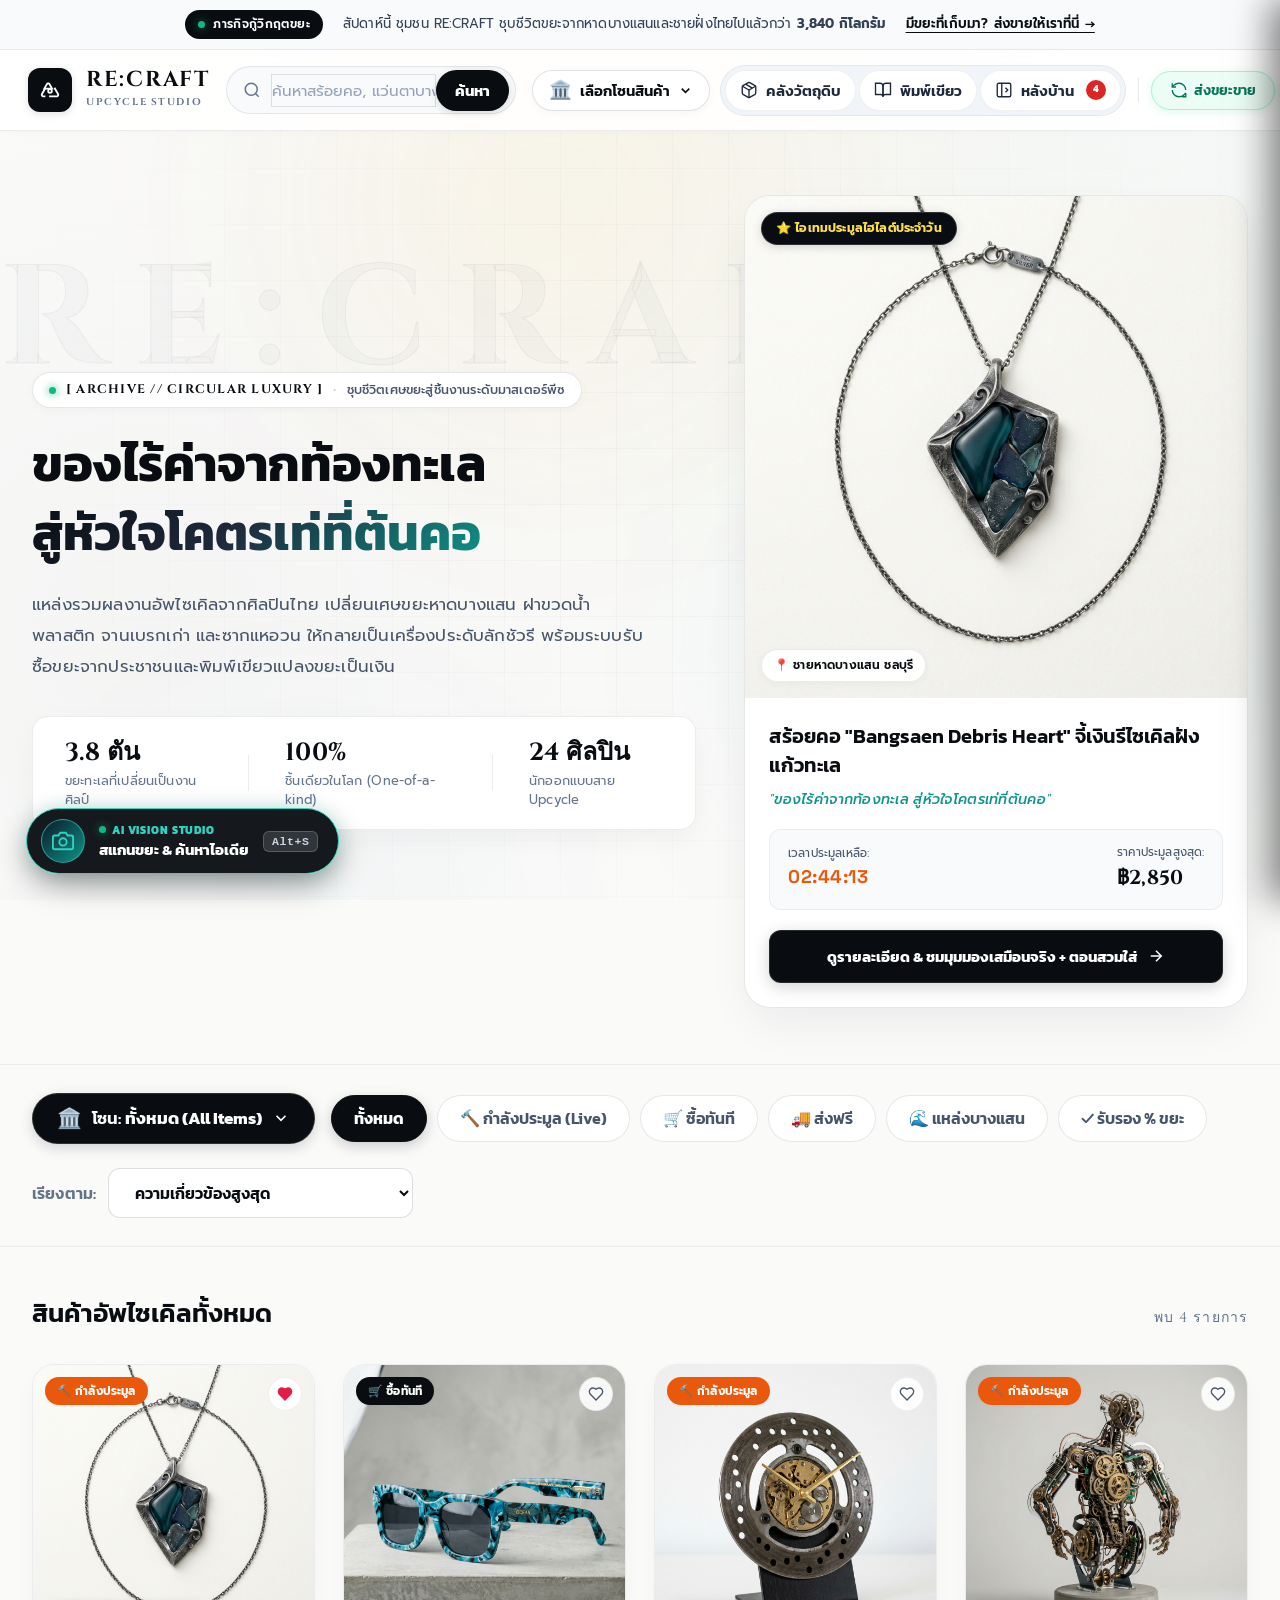
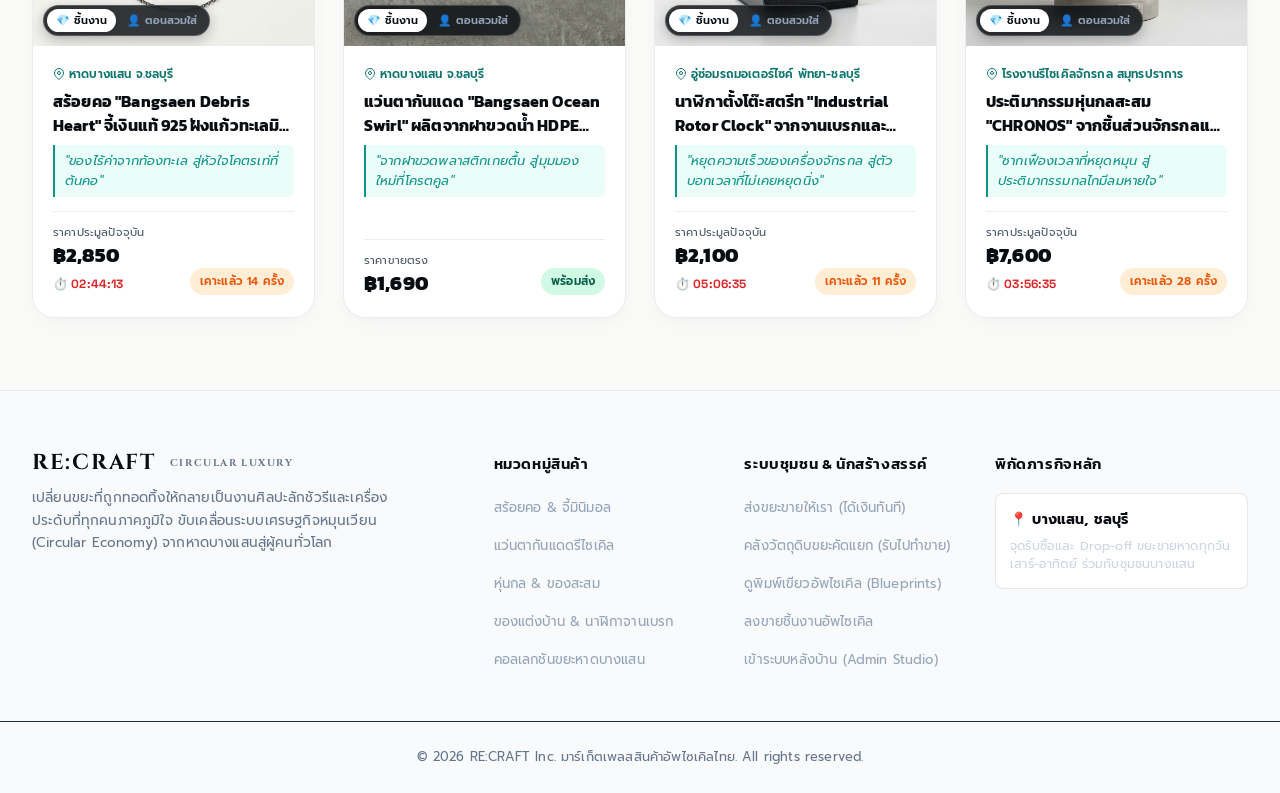
==== commit 922dc8a4: "Feat: Implement full mobile & tablet responsive design with mobile nav drawer" ====
--- a/index.html
+++ b/index.html
@@ -178,9 +178,97 @@
             </svg>
           </button>
         </div>
+
+        <!-- Mobile Menu Toggle Button (Visible on mobile/tablet) -->
+        <button class="mobile-menu-toggle-btn" id="mobileMenuToggleBtn" aria-label="เปิดเมนูหลัก" title="เมนูหลัก">
+          <span class="hamburger-line"></span>
+          <span class="hamburger-line"></span>
+          <span class="hamburger-line"></span>
+          <span class="badge-count mobile-menu-badge" id="mobileMenuAlertBadge">4</span>
+        </button>
       </div>
     </div>
   </header>
+
+  <!-- Mobile Navigation Drawer & Backdrop -->
+  <div class="mobile-nav-backdrop" id="mobileNavBackdrop"></div>
+  <aside class="mobile-nav-drawer" id="mobileNavDrawer" aria-label="เมนูนำทางบนมือถือ">
+    <div class="mobile-nav-header">
+      <div class="brand-text-wrap">
+        <span class="brand-name">RE:CRAFT</span>
+        <span class="brand-tag">UPCYCLE STUDIO</span>
+      </div>
+      <button class="mobile-nav-close-btn" id="mobileNavCloseBtn" aria-label="ปิดเมนู">&times;</button>
+    </div>
+
+    <div class="mobile-nav-body">
+      <!-- Section 1: Quick Main Actions -->
+      <div class="mobile-nav-section">
+        <span class="mobile-nav-label">เมนูหลัก & ช้อปปิ้ง</span>
+        <button class="mobile-nav-item" id="mobileDrawerZoneBtn">
+          <span class="mobile-nav-icon">🏛️</span>
+          <span class="mobile-nav-text">เลือกโซน & หมวดหมู่</span>
+          <span class="mobile-nav-arrow">&rarr;</span>
+        </button>
+        <button class="mobile-nav-item highlight-scanner" id="mobileDrawerScannerBtn">
+          <span class="mobile-nav-icon">📷</span>
+          <span class="mobile-nav-text">สแกนขยะ AI Vision</span>
+          <span class="mobile-nav-pill">HOT</span>
+        </button>
+        <button class="mobile-nav-item" id="mobileDrawerSellWasteBtn">
+          <span class="mobile-nav-icon">💸</span>
+          <span class="mobile-nav-text">ส่งขยะที่คุณเก็บได้มาขาย</span>
+          <span class="mobile-nav-arrow">&rarr;</span>
+        </button>
+        <button class="mobile-nav-item" id="mobileDrawerPostBtn">
+          <span class="mobile-nav-icon">➕</span>
+          <span class="mobile-nav-text">ลงขายสินค้าอัพไซเคิล</span>
+          <span class="mobile-nav-arrow">&rarr;</span>
+        </button>
+      </div>
+
+      <!-- Section 2: Studio Tools -->
+      <div class="mobile-nav-section">
+        <span class="mobile-nav-label">สตูดิโอ & แหล่งเรียนรู้</span>
+        <button class="mobile-nav-item" id="mobileDrawerSupplyBtn">
+          <span class="mobile-nav-icon">📦</span>
+          <span class="mobile-nav-text">คลังชุดวัตถุดิบ (Raw Kits)</span>
+          <span class="mobile-nav-arrow">&rarr;</span>
+        </button>
+        <button class="mobile-nav-item" id="mobileDrawerBlueprintBtn">
+          <span class="mobile-nav-icon">📖</span>
+          <span class="mobile-nav-text">สูตรพิมพ์เขียวอัพไซเคิล</span>
+          <span class="mobile-nav-arrow">&rarr;</span>
+        </button>
+        <button class="mobile-nav-item" id="mobileDrawerAdminBtn">
+          <span class="mobile-nav-icon">⚙️</span>
+          <span class="mobile-nav-text">ระบบหลังบ้านแอดมิน</span>
+          <span class="badge-count admin-badge" id="mobilePendingCountBadge">4</span>
+        </button>
+      </div>
+
+      <!-- Section 3: User Portfolio -->
+      <div class="mobile-nav-section">
+        <span class="mobile-nav-label">ข้อมูลการใช้งานของฉัน</span>
+        <button class="mobile-nav-item" id="mobileDrawerBidsBtn">
+          <span class="mobile-nav-icon">🔨</span>
+          <span class="mobile-nav-text">รายการประมูลที่เคาะ</span>
+          <span class="badge-count" id="mobileBidCountBadge">2</span>
+        </button>
+        <button class="mobile-nav-item" id="mobileDrawerWishlistBtn">
+          <span class="mobile-nav-icon">💖</span>
+          <span class="mobile-nav-text">รายการโปรดที่บันทึก</span>
+          <span class="mobile-nav-arrow">&rarr;</span>
+        </button>
+      </div>
+    </div>
+
+    <!-- Mobile Drawer Footer -->
+    <div class="mobile-nav-footer">
+      <p>RE:CRAFT Circular Luxury Archive • 2026</p>
+      <small>ระบบตลาดสินค้าอัพไซเคิลหาดบางแสน</small>
+    </div>
+  </aside>
 
   <!-- Hero Story Highlight Banner -->
   <section class="hero-story-banner">
--- a/style.css
+++ b/style.css
@@ -6849,31 +6849,792 @@
   border-color: #2dd4bf;
 }
 
-/* Responsive Handling */
-@media (max-width: 992px) {
+/* ==========================================================================
+   COMPREHENSIVE RESPONSIVE DESIGN SYSTEM & MOBILE DRAWER
+   ========================================================================== */
+
+/* Mobile Menu Toggle Button */
+.mobile-menu-toggle-btn {
+  display: none;
+  width: 44px;
+  height: 44px;
+  background: #090d11;
+  color: #ffffff;
+  border: 1.5px solid rgba(255, 255, 255, 0.15);
+  border-radius: 12px;
+  flex-direction: column;
+  align-items: center;
+  justify-content: center;
+  gap: 5px;
+  cursor: pointer;
+  position: relative;
+  transition: all var(--transition-fast);
+  flex-shrink: 0;
+}
+
+.mobile-menu-toggle-btn:hover {
+  background: #1e293b;
+  border-color: #2dd4bf;
+  transform: translateY(-1px);
+}
+
+.mobile-menu-toggle-btn:active {
+  transform: scale(0.96);
+}
+
+.hamburger-line {
+  width: 20px;
+  height: 2px;
+  background: #ffffff;
+  border-radius: 2px;
+  transition: all 0.25s ease;
+}
+
+.mobile-menu-badge {
+  position: absolute;
+  top: -4px;
+  right: -4px;
+  background: #0284c7;
+  color: #ffffff;
+  font-size: 0.68rem;
+  padding: 2px 6px;
+  border: 1.5px solid #090d11;
+}
+
+/* Mobile Navigation Drawer */
+.mobile-nav-backdrop {
+  position: fixed;
+  inset: 0;
+  background: rgba(9, 13, 17, 0.72);
+  backdrop-filter: blur(8px);
+  z-index: 1000;
+  opacity: 0;
+  pointer-events: none;
+  transition: opacity 0.3s ease;
+}
+
+.mobile-nav-backdrop.open {
+  opacity: 1;
+  pointer-events: auto;
+}
+
+.mobile-nav-drawer {
+  position: fixed;
+  top: 0;
+  right: 0;
+  bottom: 0;
+  width: 320px;
+  max-width: 86vw;
+  background: rgba(15, 23, 42, 0.98);
+  border-left: 1px solid rgba(255, 255, 255, 0.12);
+  box-shadow: -10px 0 35px rgba(0, 0, 0, 0.5);
+  z-index: 1001;
+  display: flex;
+  flex-direction: column;
+  transform: translateX(100%);
+  transition: transform 0.35s cubic-bezier(0.16, 1, 0.3, 1);
+  overflow-y: auto;
+}
+
+.mobile-nav-drawer.open {
+  transform: translateX(0);
+}
+
+.mobile-nav-header {
+  display: flex;
+  align-items: center;
+  justify-content: space-between;
+  padding: 20px 22px;
+  border-bottom: 1px solid rgba(255, 255, 255, 0.08);
+}
+
+.mobile-nav-header .brand-name {
+  color: #ffffff;
+  font-size: 1.25rem;
+}
+
+.mobile-nav-close-btn {
+  width: 36px;
+  height: 36px;
+  background: rgba(255, 255, 255, 0.06);
+  border: 1px solid rgba(255, 255, 255, 0.12);
+  color: #ffffff;
+  font-size: 1.4rem;
+  border-radius: 50%;
+  cursor: pointer;
+  display: flex;
+  align-items: center;
+  justify-content: center;
+  transition: all 0.2s ease;
+}
+
+.mobile-nav-close-btn:hover {
+  background: rgba(239, 68, 68, 0.2);
+  color: #ef4444;
+}
+
+.mobile-nav-body {
+  flex: 1;
+  padding: 18px;
+  display: flex;
+  flex-direction: column;
+  gap: 20px;
+}
+
+.mobile-nav-section {
+  display: flex;
+  flex-direction: column;
+  gap: 6px;
+}
+
+.mobile-nav-label {
+  font-size: 0.72rem;
+  font-weight: 700;
+  text-transform: uppercase;
+  letter-spacing: 0.08em;
+  color: #94a3b8;
+  margin-bottom: 4px;
+  padding-left: 8px;
+}
+
+.mobile-nav-item {
+  display: flex;
+  align-items: center;
+  gap: 12px;
+  width: 100%;
+  padding: 12px 14px;
+  background: rgba(255, 255, 255, 0.03);
+  border: 1px solid rgba(255, 255, 255, 0.06);
+  border-radius: 12px;
+  color: #f1f5f9;
+  font-family: var(--font-heading);
+  font-size: 0.96rem;
+  font-weight: 600;
+  cursor: pointer;
+  text-align: left;
+  transition: all 0.2s ease;
+}
+
+.mobile-nav-item:hover {
+  background: rgba(45, 212, 191, 0.12);
+  border-color: rgba(45, 212, 191, 0.35);
+  color: #2dd4bf;
+  transform: translateX(4px);
+}
+
+.mobile-nav-item.highlight-scanner {
+  background: linear-gradient(135deg, rgba(13, 148, 136, 0.25), rgba(56, 189, 248, 0.18));
+  border-color: rgba(45, 212, 191, 0.45);
+}
+
+.mobile-nav-icon {
+  font-size: 1.2rem;
+  line-height: 1;
+}
+
+.mobile-nav-text {
+  flex: 1;
+}
+
+.mobile-nav-arrow {
+  color: #64748b;
+  font-size: 1.1rem;
+}
+
+.mobile-nav-pill {
+  background: #f59e0b;
+  color: #0f172a;
+  font-size: 0.65rem;
+  font-weight: 800;
+  padding: 2px 6px;
+  border-radius: 4px;
+}
+
+.mobile-nav-footer {
+  padding: 16px 20px;
+  border-top: 1px solid rgba(255, 255, 255, 0.08);
+  color: #64748b;
+  font-size: 0.76rem;
+}
+.mobile-nav-footer p {
+  margin: 0 0 2px;
+  color: #94a3b8;
+}
+
+/* ==========================================================================
+   BREAKPOINT: 1180px (Tablet Landscape & Laptops)
+   ========================================================================== */
+@media (max-width: 1180px) {
+  .header-inner {
+    padding: 12px 20px;
+    gap: 12px;
+  }
+  .search-container {
+    flex: 0 1 220px;
+    max-width: 220px;
+  }
+  .studio-hub-group .btn-ghost span {
+    display: none;
+  }
+  .studio-hub-group .btn-ghost {
+    padding: 8px 10px;
+  }
+  .btn-sell-waste span,
+  .btn-post span {
+    font-size: 0.92rem;
+  }
+}
+
+/* ==========================================================================
+   BREAKPOINT: 1024px (Tablets & Medium Screens)
+   ========================================================================== */
+@media (max-width: 1024px) {
+  .mobile-menu-toggle-btn {
+    display: flex;
+  }
+  .studio-hub-group,
+  .header-divider,
+  .header-icons-group {
+    display: none !important;
+  }
+  .header-actions {
+    gap: 8px;
+  }
+  .search-container {
+    flex: 1 1 240px;
+    max-width: none;
+  }
+  .btn-sell-waste {
+    padding: 9px 14px;
+    font-size: 0.88rem;
+  }
+  .btn-post {
+    padding: 9px 16px;
+    font-size: 0.88rem;
+  }
+  .product-detail-layout {
+    grid-template-columns: 80px 1fr;
+  }
+  .detail-info-column {
+    grid-column: span 2;
+  }
+}
+
+/* ==========================================================================
+   BREAKPOINT: 860px (Small Tablets & Phablets)
+   ========================================================================== */
+@media (max-width: 860px) {
+  .container {
+    padding: 0 20px;
+  }
+  .hero-banner-grid {
+    grid-template-columns: 1fr;
+    gap: 32px;
+  }
+  .hero-desc {
+    max-width: 100%;
+  }
+  .catalog-controls-section {
+    padding: 16px 0;
+  }
+  .controls-wrapper {
+    flex-direction: column;
+    align-items: stretch;
+    gap: 12px;
+  }
+  .controls-left-group {
+    flex-direction: column;
+    align-items: stretch;
+    gap: 10px;
+  }
+  .btn-zone-picker {
+    width: 100%;
+    justify-content: center;
+    padding: 11px 20px;
+    font-size: 0.98rem;
+  }
+  .filter-pills {
+    display: flex;
+    flex-wrap: nowrap;
+    overflow-x: auto;
+    -webkit-overflow-scrolling: touch;
+    padding: 4px 2px 8px;
+    gap: 8px;
+    scrollbar-width: none;
+  }
+  .filter-pills::-webkit-scrollbar {
+    display: none;
+  }
+  .pill-btn {
+    flex-shrink: 0;
+    padding: 9px 16px;
+    font-size: 0.92rem;
+  }
+  .sort-wrapper {
+    width: 100%;
+    justify-content: space-between;
+  }
+  .select-styled {
+    flex: 1;
+  }
+  .select-styled select {
+    width: 100%;
+    padding: 10px 16px;
+    font-size: 0.92rem;
+  }
+  .product-grid {
+    grid-template-columns: repeat(2, 1fr);
+    gap: 18px;
+  }
   .ai-scanner-modal-dialog {
     height: 94vh;
     max-height: none;
     border-radius: 18px;
   }
-
   .ai-scanner-cockpit-body {
     grid-template-columns: 1fr;
     overflow-y: auto;
     padding: 16px 20px;
     gap: 20px;
   }
-
   .scanner-viewfinder-frame {
     max-height: 280px;
   }
-
   .ai-scanner-dock {
     bottom: 18px;
     left: 18px;
   }
-
+}
+
+/* ==========================================================================
+   BREAKPOINT: 768px (Mobile Phones & Portrait Tablets)
+   ========================================================================== */
+@media (max-width: 768px) {
+  .container {
+    padding: 0 16px;
+  }
+  
+  /* Top Announcement */
+  .top-announcement {
+    padding: 8px 12px;
+  }
+  .announcement-content {
+    flex-direction: column;
+    gap: 4px;
+    text-align: center;
+  }
+  .announcement-text {
+    font-size: 0.78rem;
+    line-height: 1.4;
+  }
+  .announcement-link {
+    font-size: 0.76rem;
+  }
+
+  /* Main Header on Mobile: 2-Row Grid */
+  .header-inner {
+    flex-wrap: wrap;
+    padding: 10px 16px;
+    min-height: auto;
+    gap: 10px;
+  }
+  .brand-logo {
+    gap: 10px;
+  }
+  .brand-icon {
+    width: 38px;
+    height: 38px;
+    border-radius: 10px;
+  }
+  .brand-name {
+    font-size: 1.2rem;
+  }
+  .brand-tag {
+    font-size: 0.58rem;
+  }
+  .header-actions {
+    margin-left: auto;
+    gap: 8px;
+  }
+  .btn-sell-waste,
+  .btn-post {
+    display: none;
+  }
+  .btn-header-zone {
+    padding: 8px 14px;
+    font-size: 0.88rem;
+  }
+  .btn-header-zone .header-zone-title {
+    font-size: 0.85rem;
+  }
+  
+  /* Full Width Search Bar on Mobile */
+  .search-container {
+    order: 3;
+    flex: 1 1 100%;
+    width: 100%;
+    max-width: 100%;
+  }
+  .search-box {
+    height: 44px;
+    border-radius: 12px;
+  }
+  .search-box input {
+    font-size: 0.9rem;
+  }
+  .search-submit-btn {
+    padding: 0 16px;
+    font-size: 0.88rem;
+  }
+
+  /* Hero Section */
+  .hero-story-banner {
+    padding: 28px 0 24px;
+  }
+  .hero-tag-badge {
+    padding: 4px 12px;
+    font-size: 0.72rem;
+    margin-bottom: 14px;
+  }
+  .hero-title {
+    font-size: clamp(1.75rem, 6.5vw, 2.3rem);
+    line-height: 1.25;
+    margin-bottom: 14px;
+  }
+  .hero-desc {
+    font-size: 0.92rem;
+    line-height: 1.6;
+    margin-bottom: 20px;
+  }
+  .hero-stats {
+    display: grid;
+    grid-template-columns: repeat(3, 1fr);
+    gap: 6px;
+    padding: 12px 14px;
+    width: 100%;
+  }
+  .stat-num {
+    font-size: 1.15rem;
+  }
+  .stat-label {
+    font-size: 0.68rem;
+    line-height: 1.3;
+  }
+  .stat-divider {
+    display: none;
+  }
+  .spotlight-card {
+    border-radius: 16px;
+  }
+  .spotlight-info {
+    padding: 16px;
+  }
+  .spotlight-name {
+    font-size: 1.05rem;
+  }
+  .spotlight-auction-bar {
+    padding: 10px 14px;
+    margin-bottom: 14px;
+  }
+
+  /* Product Detail Floating Modal (Stacked Order) */
+  .detail-modal-dialog {
+    width: 95vw !important;
+    max-width: 95vw !important;
+    max-height: 94vh !important;
+    padding: 16px 14px !important;
+    border-radius: 16px !important;
+    margin: 10px auto;
+  }
+  .product-detail-layout {
+    display: flex;
+    flex-direction: column;
+    gap: 14px;
+  }
+  .detail-viewer-column {
+    order: 1;
+    width: 100%;
+  }
+  .detail-viewer-column .main-image-frame {
+    max-height: 280px;
+    aspect-ratio: 1 / 1;
+  }
+  .detail-gallery-column {
+    order: 2;
+    width: 100%;
+  }
+  .gallery-vertical-thumbs {
+    display: flex;
+    flex-direction: row !important;
+    gap: 8px;
+    overflow-x: auto;
+    -webkit-overflow-scrolling: touch;
+    padding-bottom: 4px;
+    scrollbar-width: none;
+  }
+  .gallery-vertical-thumbs::-webkit-scrollbar {
+    display: none;
+  }
+  .gallery-thumb-item {
+    width: 58px;
+    height: 58px;
+    flex-shrink: 0;
+  }
+  .detail-info-column {
+    order: 3;
+    width: 100%;
+  }
+  .detail-title {
+    font-size: 1.35rem;
+    line-height: 1.3;
+  }
+  .materials-provenance-box {
+    padding: 14px;
+  }
+  .provenance-grid {
+    grid-template-columns: 1fr;
+    gap: 8px;
+  }
+  .bidding-actions-box {
+    flex-direction: column;
+    gap: 10px;
+  }
+  .btn-place-bid-action,
+  .btn-buy-instant-action {
+    width: 100%;
+  }
+  .modal-close-btn {
+    top: 10px;
+    right: 10px;
+    width: 34px;
+    height: 34px;
+    font-size: 1.25rem;
+  }
+
+  /* AI Vision Scanner Cockpit */
+  .ai-scanner-modal-dialog {
+    width: 96vw !important;
+    height: 94vh !important;
+    max-height: 94vh !important;
+    border-radius: 16px !important;
+  }
+  .ai-scanner-modal-header {
+    padding: 12px 14px;
+    flex-direction: column;
+    align-items: stretch;
+    gap: 10px;
+  }
+  .ai-scanner-title-group h2 {
+    font-size: 1.1rem;
+    line-height: 1.3;
+  }
+  .ai-scanner-title-group p {
+    display: none;
+  }
+  .ai-scanner-header-actions {
+    display: flex;
+    gap: 6px;
+    overflow-x: auto;
+    -webkit-overflow-scrolling: touch;
+    padding-bottom: 2px;
+    scrollbar-width: none;
+    width: 100%;
+  }
+  .ai-scanner-header-actions::-webkit-scrollbar {
+    display: none;
+  }
+  .btn-scanner-tab {
+    padding: 6px 12px;
+    font-size: 0.78rem;
+    white-space: nowrap;
+    flex-shrink: 0;
+  }
+  .ai-scanner-cockpit-body {
+    grid-template-columns: 1fr;
+    gap: 14px;
+    padding: 12px;
+    overflow-y: auto;
+  }
+  .scanner-viewfinder-frame {
+    max-height: 230px;
+  }
+  .scanner-controls-toolbar {
+    flex-direction: column;
+    gap: 8px;
+  }
+  .btn-scanner-scan {
+    width: 100%;
+    flex: 1 1 100%;
+    padding: 11px 18px;
+    font-size: 0.95rem;
+  }
+  .scanner-quick-presets .preset-pill-list {
+    display: flex;
+    flex-wrap: nowrap;
+    overflow-x: auto;
+    -webkit-overflow-scrolling: touch;
+    padding-bottom: 6px;
+    gap: 6px;
+    scrollbar-width: none;
+  }
+  .scanner-quick-presets .preset-pill-list::-webkit-scrollbar {
+    display: none;
+  }
+  .scanner-preset-pill {
+    flex-shrink: 0;
+    font-size: 0.78rem;
+    padding: 6px 12px;
+  }
+  .fingerprint-metrics-grid {
+    grid-template-columns: 1fr;
+    gap: 8px;
+  }
+  .model-stats-grid {
+    grid-template-columns: 1fr 1fr;
+    gap: 8px;
+  }
+  .scanner-results-bottom-actions {
+    flex-direction: column;
+    gap: 8px;
+  }
+  .scanner-results-bottom-actions button {
+    width: 100%;
+  }
+  
+  /* Floating AI Dock on mobile */
+  .ai-scanner-dock {
+    bottom: 14px !important;
+    left: 14px !important;
+  }
+  .btn-ai-scanner-trigger {
+    padding: 8px 14px;
+    gap: 8px;
+  }
+  .scanner-radar-pulse {
+    width: 32px;
+    height: 32px;
+  }
+  .scanner-trigger-subtitle {
+    display: none;
+  }
   .scanner-trigger-title {
-    font-size: 0.88rem;
+    font-size: 0.85rem;
+  }
+
+  /* All Other Modals Form Grids */
+  .post-modal-dialog,
+  .sell-waste-modal-dialog,
+  .admin-modal-dialog,
+  .blueprint-modal-dialog,
+  .supply-modal-dialog,
+  .zone-modal-dialog {
+    width: 95vw !important;
+    max-width: 95vw !important;
+    max-height: 94vh !important;
+    padding: 16px 14px !important;
+    border-radius: 16px !important;
+    margin: 10px auto;
+  }
+  .post-form,
+  .sell-waste-form,
+  .admin-modal-header,
+  .admin-tabs-bar,
+  .admin-content,
+  .blueprint-modal-header,
+  .blueprint-modal-body,
+  .supply-modal-header,
+  .supply-modal-body,
+  .zone-modal-dialog {
+    padding: 12px 10px !important;
+  }
+  .form-grid,
+  .sell-waste-grid,
+  .form-row-2,
+  .form-row-3 {
+    grid-template-columns: 1fr !important;
+    gap: 12px !important;
+  }
+  .price-index-grid {
+    grid-template-columns: 1fr 1fr !important;
+    gap: 8px !important;
+  }
+  .supply-kits-grid,
+  .blueprint-cards-grid {
+    grid-template-columns: 1fr !important;
+    gap: 16px !important;
+  }
+  .zone-cards-grid {
+    grid-template-columns: 1fr !important;
+    gap: 10px !important;
+  }
+  .admin-tabs-bar {
+    display: flex;
+    flex-wrap: nowrap;
+    overflow-x: auto;
+    -webkit-overflow-scrolling: touch;
+    gap: 6px;
+    scrollbar-width: none;
+  }
+  .admin-tabs-bar::-webkit-scrollbar {
+    display: none;
+  }
+  .admin-tab {
+    flex-shrink: 0;
+    padding: 8px 14px;
+    font-size: 0.85rem;
+  }
+  .pending-card {
+    grid-template-columns: 1fr !important;
+    gap: 12px;
+    padding: 14px;
+  }
+}
+
+/* ==========================================================================
+   BREAKPOINT: 560px (Standard Mobile Phones)
+   ========================================================================== */
+@media (max-width: 560px) {
+  .container {
+    padding: 0 12px;
+  }
+  .catalog-section {
+    padding: 24px 0 48px;
+  }
+  .catalog-header-info {
+    flex-direction: column;
+    align-items: flex-start;
+    gap: 6px;
+    margin-bottom: 18px;
+  }
+  .section-title {
+    font-size: 1.35rem;
+  }
+  .product-grid {
+    grid-template-columns: 1fr;
+    gap: 20px;
+  }
+  .product-card {
+    border-radius: 16px;
+  }
+  .product-image-container {
+    height: 280px;
+  }
+  .product-info {
+    padding: 16px 14px;
+  }
+  .product-title {
+    font-size: 1.1rem;
+  }
+  .hero-stats {
+    grid-template-columns: 1fr;
+    gap: 8px;
+    text-align: center;
+  }
+  .stat-item {
+    align-items: center;
+  }
+  .model-stats-grid {
+    grid-template-columns: 1fr;
+    gap: 6px;
   }
 }
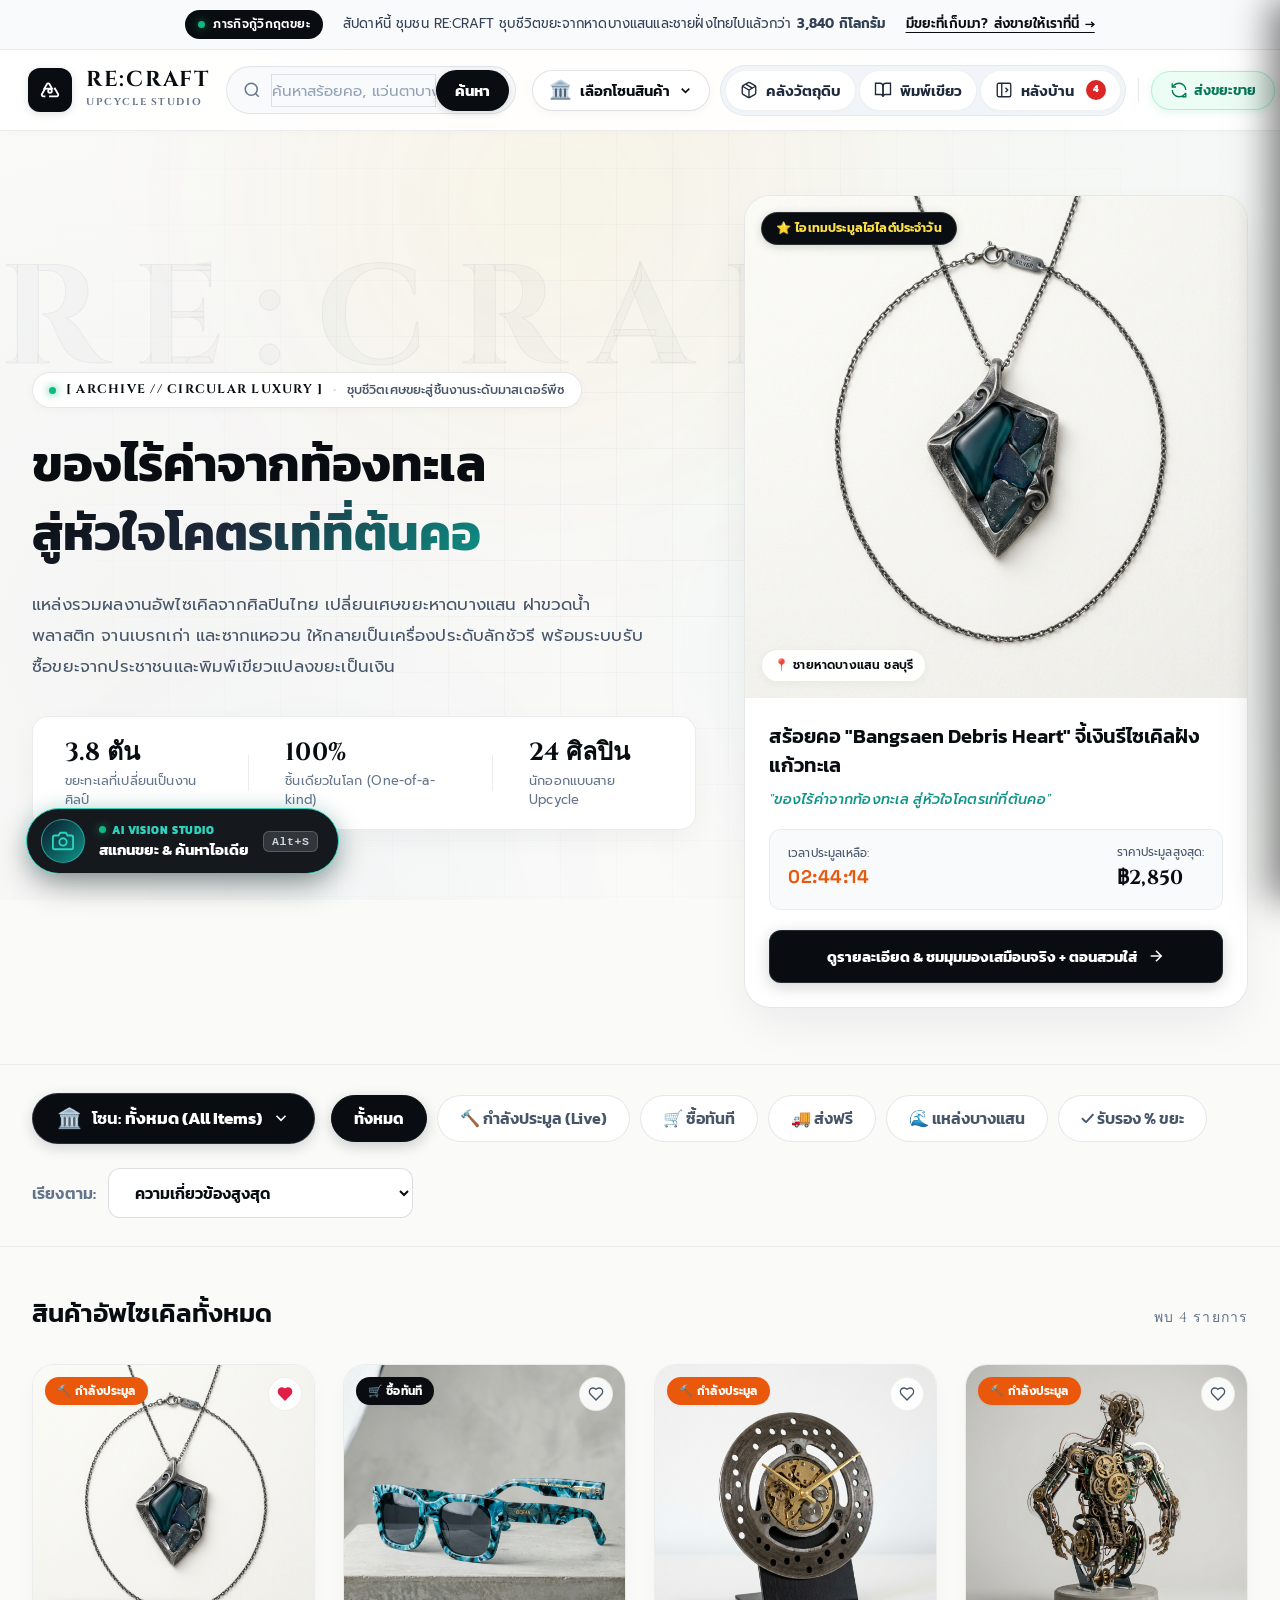
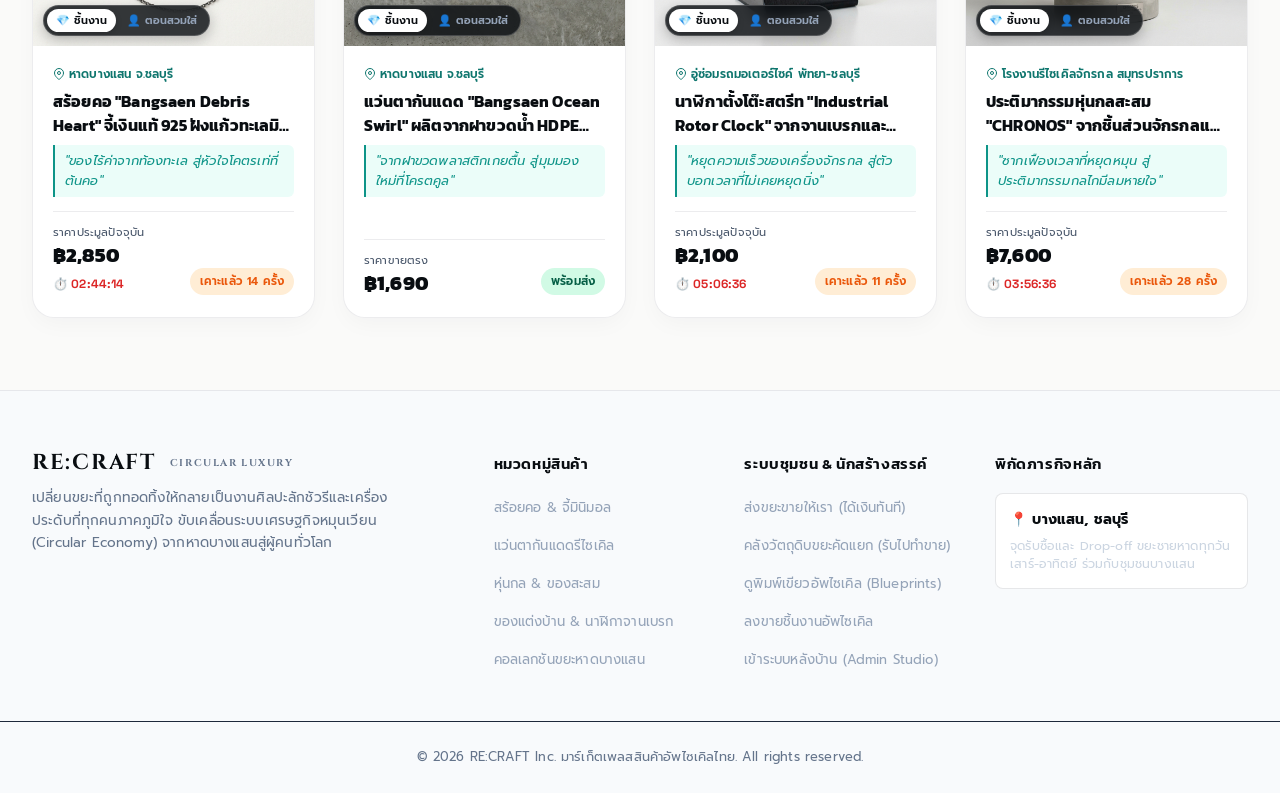
==== commit 0feff22f: "feat: Add mobile auto-scaling engine, prevent iOS zoom, and enable native fullscreen modals" ====
--- a/index.html
+++ b/index.html
@@ -3,7 +3,7 @@
 
 <head>
   <meta charset="UTF-8">
-  <meta name="viewport" content="width=device-width, initial-scale=1.0">
+  <meta name="viewport" content="width=device-width, initial-scale=1.0, maximum-scale=5.0, user-scalable=yes, viewport-fit=cover">
   <title>RE:CRAFT | ตลาดสินค้าอัพไซเคิลจากขยะสู่ชิ้นงานระดับมาสเตอร์พีซ</title>
   <meta name="description"
     content="มาร์เก็ตเพลสรวมสินค้าประมูลและขายตรงจากขยะรีไซเคิล เครื่องประดับ ของสะสม พร้อมสตอรี่ที่มาของขยะ เช่น หาดบางแสน สู่ดีไซน์พรีเมียมและมุมมองหลายองศาพร้อมภาพสวมใส่จริง">
--- a/style.css
+++ b/style.css
@@ -66,6 +66,11 @@
   font-size: 16px;
   scroll-behavior: smooth;
   color-scheme: light;
+  -webkit-text-size-adjust: 100%;
+  text-size-adjust: 100%;
+  width: 100%;
+  max-width: 100vw;
+  overflow-x: hidden;
 }
 
 body {
@@ -76,6 +81,11 @@
   letter-spacing: 0.01em;
   -webkit-font-smoothing: antialiased;
   -moz-osx-font-smoothing: grayscale;
+  width: 100%;
+  max-width: 100vw;
+  overflow-x: hidden;
+  position: relative;
+  touch-action: manipulation;
 }
 
 img {
@@ -7207,13 +7217,45 @@
 }
 
 /* ==========================================================================
-   BREAKPOINT: 768px (Mobile Phones & Portrait Tablets)
+   BREAKPOINTS: MOBILE RESPONSIVE & AUTO-SCALING ENGINE (<= 768px, <= 480px, <= 375px)
    ========================================================================== */
+
 @media (max-width: 768px) {
+  /* Dynamic Auto Root Scaling: Automatically scales all rem-based typography,
+     paddings, gaps, and button sizes to fit mobile viewports harmoniously */
+  :root,
+  html {
+    font-size: 14.5px !important;
+    -webkit-text-size-adjust: 100%;
+    text-size-adjust: 100%;
+    overflow-x: hidden !important;
+    max-width: 100vw !important;
+  }
+
+  body {
+    overflow-x: hidden !important;
+    max-width: 100vw !important;
+    position: relative;
+  }
+
+  /* Suppress elements that cause horizontal overflow / jitter on mobile */
+  .parallax-luxury-watermark,
+  .parallax-orb {
+    display: none !important;
+  }
+
+  /* Prevent iOS Safari from forcefully auto-zooming into inputs, which breaks page scale */
+  input,
+  select,
+  textarea {
+    font-size: 16px !important;
+  }
+
   .container {
-    padding: 0 16px;
-  }
-  
+    padding: 0 14px;
+    max-width: 100%;
+  }
+
   /* Top Announcement */
   .top-announcement {
     padding: 8px 12px;
@@ -7231,23 +7273,23 @@
     font-size: 0.76rem;
   }
 
-  /* Main Header on Mobile: 2-Row Grid */
+  /* Main Header on Mobile: 2-Row Compact Grid */
   .header-inner {
     flex-wrap: wrap;
-    padding: 10px 16px;
+    padding: 10px 14px;
     min-height: auto;
-    gap: 10px;
+    gap: 8px;
   }
   .brand-logo {
-    gap: 10px;
+    gap: 8px;
   }
   .brand-icon {
-    width: 38px;
-    height: 38px;
-    border-radius: 10px;
+    width: 36px;
+    height: 36px;
+    border-radius: 9px;
   }
   .brand-name {
-    font-size: 1.2rem;
+    font-size: 1.15rem;
   }
   .brand-tag {
     font-size: 0.58rem;
@@ -7261,13 +7303,13 @@
     display: none;
   }
   .btn-header-zone {
-    padding: 8px 14px;
-    font-size: 0.88rem;
+    padding: 7px 12px;
+    font-size: 0.85rem;
   }
   .btn-header-zone .header-zone-title {
-    font-size: 0.85rem;
-  }
-  
+    font-size: 0.82rem;
+  }
+
   /* Full Width Search Bar on Mobile */
   .search-container {
     order: 3;
@@ -7276,88 +7318,155 @@
     max-width: 100%;
   }
   .search-box {
-    height: 44px;
+    height: 42px;
     border-radius: 12px;
   }
   .search-box input {
-    font-size: 0.9rem;
+    font-size: 16px !important;
   }
   .search-submit-btn {
-    padding: 0 16px;
-    font-size: 0.88rem;
+    padding: 0 14px;
+    font-size: 0.85rem;
   }
 
   /* Hero Section */
   .hero-story-banner {
-    padding: 28px 0 24px;
+    padding: 24px 0 20px;
   }
   .hero-tag-badge {
-    padding: 4px 12px;
-    font-size: 0.72rem;
-    margin-bottom: 14px;
+    padding: 4px 10px;
+    font-size: 0.7rem;
+    margin-bottom: 12px;
   }
   .hero-title {
-    font-size: clamp(1.75rem, 6.5vw, 2.3rem);
+    font-size: clamp(1.6rem, 6vw, 2.1rem);
     line-height: 1.25;
-    margin-bottom: 14px;
+    margin-bottom: 12px;
   }
   .hero-desc {
-    font-size: 0.92rem;
-    line-height: 1.6;
-    margin-bottom: 20px;
+    font-size: 0.9rem;
+    line-height: 1.55;
+    margin-bottom: 18px;
   }
   .hero-stats {
     display: grid;
     grid-template-columns: repeat(3, 1fr);
     gap: 6px;
-    padding: 12px 14px;
+    padding: 10px 12px;
     width: 100%;
   }
   .stat-num {
-    font-size: 1.15rem;
+    font-size: 1.1rem;
   }
   .stat-label {
-    font-size: 0.68rem;
+    font-size: 0.65rem;
     line-height: 1.3;
   }
   .stat-divider {
     display: none;
   }
   .spotlight-card {
-    border-radius: 16px;
+    border-radius: 14px;
   }
   .spotlight-info {
-    padding: 16px;
+    padding: 14px;
   }
   .spotlight-name {
-    font-size: 1.05rem;
+    font-size: 1rem;
   }
   .spotlight-auction-bar {
-    padding: 10px 14px;
-    margin-bottom: 14px;
-  }
-
-  /* Product Detail Floating Modal (Stacked Order) */
-  .detail-modal-dialog {
-    width: 95vw !important;
-    max-width: 95vw !important;
-    max-height: 94vh !important;
-    padding: 16px 14px !important;
-    border-radius: 16px !important;
-    margin: 10px auto;
-  }
+    padding: 8px 12px;
+    margin-bottom: 12px;
+  }
+
+  /* ==========================================================================
+     FULLSCREEN NATIVE MODAL VIEW ON MOBILE (Dynamic 100dvh, Safe Areas)
+     ========================================================================== */
+  .modal-backdrop,
+  .detail-modal-backdrop,
+  .ai-scanner-modal-backdrop,
+  .sell-waste-modal-backdrop,
+  .admin-modal-backdrop,
+  .blueprint-modal-backdrop,
+  .supply-modal-backdrop,
+  .zone-modal-backdrop {
+    padding: 0 !important;
+    align-items: flex-start !important;
+    justify-content: flex-start !important;
+    overflow-y: auto !important;
+    -webkit-overflow-scrolling: touch !important;
+  }
+
+  .detail-modal-dialog,
+  .ai-scanner-modal-dialog,
+  .post-modal-dialog,
+  .sell-waste-modal-dialog,
+  .admin-modal-dialog,
+  .blueprint-modal-dialog,
+  .supply-modal-dialog,
+  .zone-modal-dialog {
+    width: 100vw !important;
+    max-width: 100vw !important;
+    min-height: 100dvh !important;
+    height: auto !important;
+    border-radius: 0 !important;
+    margin: 0 !important;
+    border-left: none !important;
+    border-right: none !important;
+    border-top: none !important;
+    padding: max(14px, env(safe-area-inset-top)) 14px max(24px, env(safe-area-inset-bottom)) 14px !important;
+    box-sizing: border-box !important;
+  }
+
+  /* Smooth slide up animation for mobile detail modal */
+  .detail-modal-backdrop.zooming-in .detail-modal-dialog {
+    animation: mobileModalSlideUp 0.3s cubic-bezier(0.16, 1, 0.3, 1) forwards !important;
+  }
+
+  @keyframes mobileModalSlideUp {
+    from {
+      transform: translateY(32px);
+      opacity: 0;
+    }
+    to {
+      transform: translateY(0);
+      opacity: 1;
+    }
+  }
+
+  .modal-close-btn {
+    top: max(12px, env(safe-area-inset-top)) !important;
+    right: 12px !important;
+    width: 38px !important;
+    height: 38px !important;
+    font-size: 1.3rem !important;
+    background: rgba(15, 23, 42, 0.75) !important;
+    color: #fff !important;
+    border: 1px solid rgba(255, 255, 255, 0.2) !important;
+    border-radius: 50% !important;
+    display: flex !important;
+    align-items: center !important;
+    justify-content: center !important;
+    z-index: 100 !important;
+  }
+
+  /* Product Detail Modal Content on Mobile */
   .product-detail-layout {
     display: flex;
     flex-direction: column;
     gap: 14px;
+    padding-top: 24px;
   }
   .detail-viewer-column {
     order: 1;
     width: 100%;
   }
   .detail-viewer-column .main-image-frame {
-    max-height: 280px;
+    max-height: 290px;
+    width: 100%;
     aspect-ratio: 1 / 1;
+    border-radius: 14px;
+    overflow: hidden;
   }
   .detail-gallery-column {
     order: 2;
@@ -7369,7 +7478,7 @@
     gap: 8px;
     overflow-x: auto;
     -webkit-overflow-scrolling: touch;
-    padding-bottom: 4px;
+    padding-bottom: 6px;
     scrollbar-width: none;
   }
   .gallery-vertical-thumbs::-webkit-scrollbar {
@@ -7379,17 +7488,18 @@
     width: 58px;
     height: 58px;
     flex-shrink: 0;
+    border-radius: 8px;
   }
   .detail-info-column {
     order: 3;
     width: 100%;
   }
   .detail-title {
-    font-size: 1.35rem;
+    font-size: 1.3rem;
     line-height: 1.3;
   }
   .materials-provenance-box {
-    padding: 14px;
+    padding: 12px;
   }
   .provenance-grid {
     grid-template-columns: 1fr;
@@ -7402,30 +7512,26 @@
   .btn-place-bid-action,
   .btn-buy-instant-action {
     width: 100%;
-  }
-  .modal-close-btn {
-    top: 10px;
-    right: 10px;
-    width: 34px;
-    height: 34px;
-    font-size: 1.25rem;
-  }
-
-  /* AI Vision Scanner Cockpit */
+    padding: 12px 18px;
+  }
+
+  /* AI Vision Scanner Cockpit on Mobile */
   .ai-scanner-modal-dialog {
-    width: 96vw !important;
-    height: 94vh !important;
-    max-height: 94vh !important;
-    border-radius: 16px !important;
+    display: flex;
+    flex-direction: column;
+    height: 100dvh !important;
+    max-height: 100dvh !important;
+    overflow-y: auto !important;
   }
   .ai-scanner-modal-header {
-    padding: 12px 14px;
+    padding: max(14px, env(safe-area-inset-top)) 14px 10px;
     flex-direction: column;
     align-items: stretch;
-    gap: 10px;
+    gap: 8px;
+    flex-shrink: 0;
   }
   .ai-scanner-title-group h2 {
-    font-size: 1.1rem;
+    font-size: 1.15rem;
     line-height: 1.3;
   }
   .ai-scanner-title-group p {
@@ -7436,7 +7542,7 @@
     gap: 6px;
     overflow-x: auto;
     -webkit-overflow-scrolling: touch;
-    padding-bottom: 2px;
+    padding-bottom: 4px;
     scrollbar-width: none;
     width: 100%;
   }
@@ -7452,11 +7558,17 @@
   .ai-scanner-cockpit-body {
     grid-template-columns: 1fr;
     gap: 14px;
-    padding: 12px;
+    padding: 12px 14px;
+    flex: 1 1 auto;
     overflow-y: auto;
+    -webkit-overflow-scrolling: touch;
   }
   .scanner-viewfinder-frame {
-    max-height: 230px;
+    width: 100%;
+    aspect-ratio: 4 / 3;
+    max-height: 250px;
+    border-radius: 12px;
+    overflow: hidden;
   }
   .scanner-controls-toolbar {
     flex-direction: column;
@@ -7465,7 +7577,7 @@
   .btn-scanner-scan {
     width: 100%;
     flex: 1 1 100%;
-    padding: 11px 18px;
+    padding: 12px 18px;
     font-size: 0.95rem;
   }
   .scanner-quick-presets .preset-pill-list {
@@ -7500,11 +7612,12 @@
   .scanner-results-bottom-actions button {
     width: 100%;
   }
-  
-  /* Floating AI Dock on mobile */
+
+  /* Floating AI Dock on Mobile */
   .ai-scanner-dock {
-    bottom: 14px !important;
+    bottom: max(16px, env(safe-area-inset-bottom)) !important;
     left: 14px !important;
+    z-index: 850 !important;
   }
   .btn-ai-scanner-trigger {
     padding: 8px 14px;
@@ -7521,20 +7634,7 @@
     font-size: 0.85rem;
   }
 
-  /* All Other Modals Form Grids */
-  .post-modal-dialog,
-  .sell-waste-modal-dialog,
-  .admin-modal-dialog,
-  .blueprint-modal-dialog,
-  .supply-modal-dialog,
-  .zone-modal-dialog {
-    width: 95vw !important;
-    max-width: 95vw !important;
-    max-height: 94vh !important;
-    padding: 16px 14px !important;
-    border-radius: 16px !important;
-    margin: 10px auto;
-  }
+  /* Forms and Dialog Layouts across all Modals */
   .post-form,
   .sell-waste-form,
   .admin-modal-header,
@@ -7545,7 +7645,7 @@
   .supply-modal-header,
   .supply-modal-body,
   .zone-modal-dialog {
-    padding: 12px 10px !important;
+    padding: 10px 4px !important;
   }
   .form-grid,
   .sell-waste-grid,
@@ -7561,7 +7661,7 @@
   .supply-kits-grid,
   .blueprint-cards-grid {
     grid-template-columns: 1fr !important;
-    gap: 16px !important;
+    gap: 14px !important;
   }
   .zone-cards-grid {
     grid-template-columns: 1fr !important;
@@ -7583,47 +7683,68 @@
     padding: 8px 14px;
     font-size: 0.85rem;
   }
-  .pending-card {
+  .pending-card,
+  .intake-card {
     grid-template-columns: 1fr !important;
+    display: flex;
+    flex-direction: column;
     gap: 12px;
-    padding: 14px;
+    padding: 12px;
+  }
+  .intake-thumb,
+  .pending-thumb {
+    width: 100% !important;
+    height: 170px !important;
+    object-fit: cover !important;
+    border-radius: 10px !important;
+  }
+  .model-class-table-wrap,
+  .admin-table-wrap {
+    width: 100%;
+    overflow-x: auto;
+    -webkit-overflow-scrolling: touch;
   }
 }
 
 /* ==========================================================================
-   BREAKPOINT: 560px (Standard Mobile Phones)
+   BREAKPOINT: 480px (Standard Smartphones - e.g. iPhone 13/14/15, Galaxy S)
    ========================================================================== */
-@media (max-width: 560px) {
+@media (max-width: 480px) {
+  :root,
+  html {
+    font-size: 13.5px !important;
+  }
+
   .container {
     padding: 0 12px;
   }
   .catalog-section {
-    padding: 24px 0 48px;
+    padding: 20px 0 40px;
   }
   .catalog-header-info {
     flex-direction: column;
     align-items: flex-start;
     gap: 6px;
-    margin-bottom: 18px;
+    margin-bottom: 16px;
   }
   .section-title {
-    font-size: 1.35rem;
+    font-size: 1.3rem;
   }
   .product-grid {
     grid-template-columns: 1fr;
-    gap: 20px;
+    gap: 18px;
   }
   .product-card {
-    border-radius: 16px;
+    border-radius: 14px;
   }
   .product-image-container {
-    height: 280px;
+    height: 270px;
   }
   .product-info {
-    padding: 16px 14px;
+    padding: 14px 12px;
   }
   .product-title {
-    font-size: 1.1rem;
+    font-size: 1.05rem;
   }
   .hero-stats {
     grid-template-columns: 1fr;
@@ -7637,4 +7758,25 @@
     grid-template-columns: 1fr;
     gap: 6px;
   }
+}
+
+/* ==========================================================================
+   BREAKPOINT: 375px (Compact Smartphones - e.g. iPhone SE, Mini)
+   ========================================================================== */
+@media (max-width: 375px) {
+  :root,
+  html {
+    font-size: 12.5px !important;
+  }
+
+  .brand-name {
+    font-size: 1.05rem;
+  }
+  .btn-header-zone {
+    padding: 6px 10px;
+    font-size: 0.8rem;
+  }
+  .product-image-container {
+    height: 240px;
+  }
 }
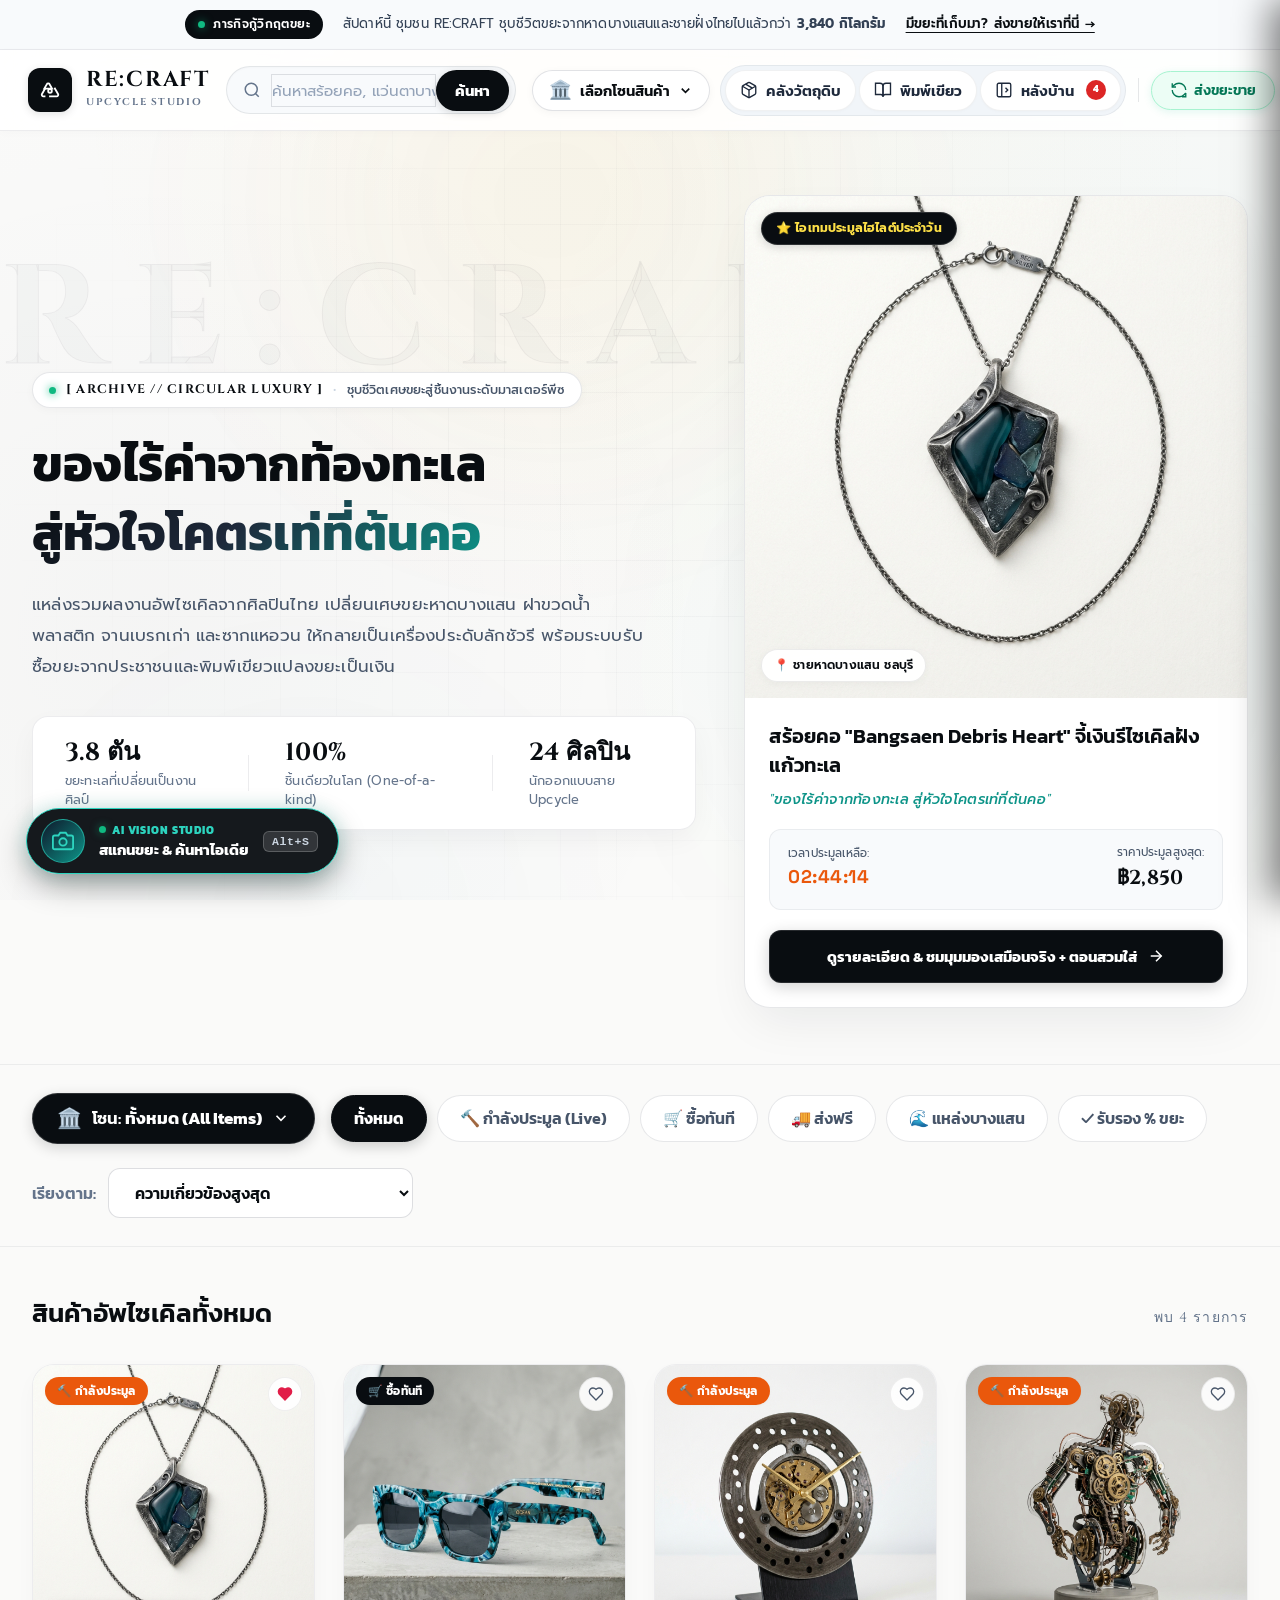
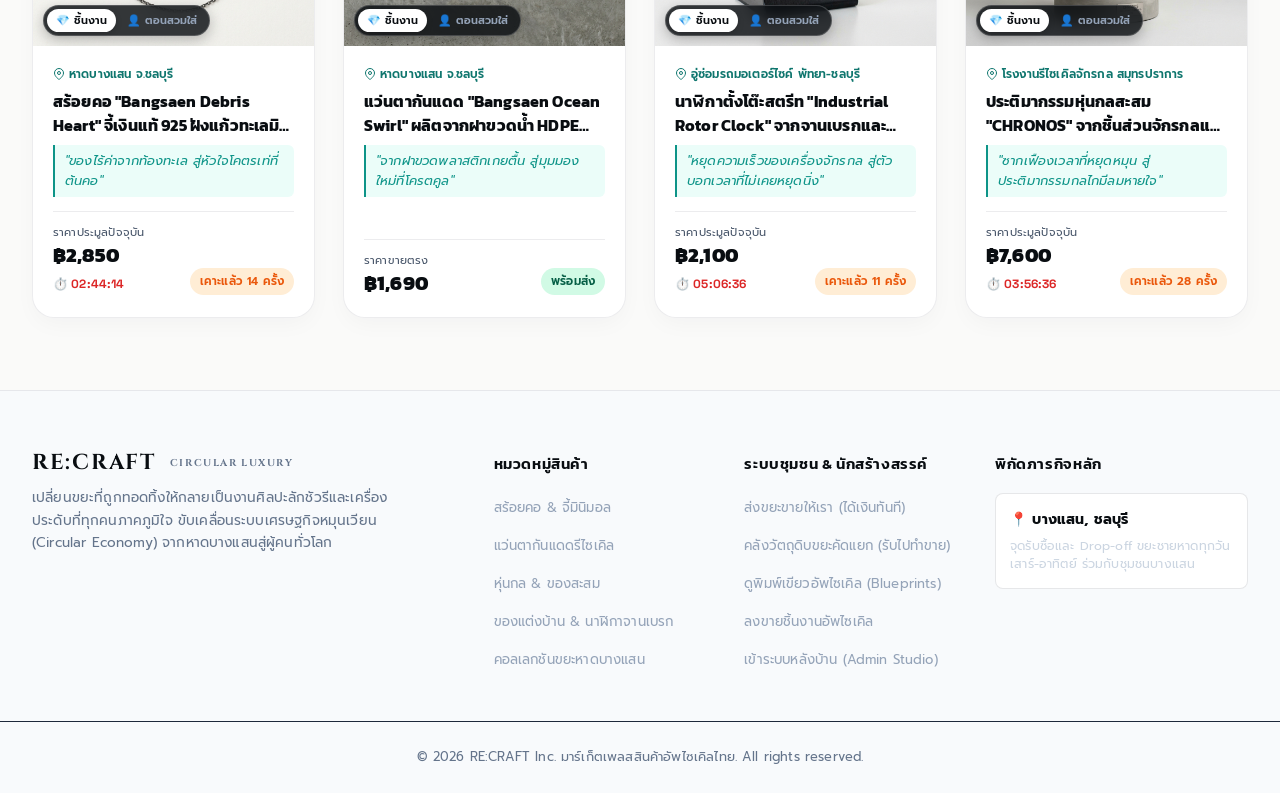
==== commit 0ebee2c8: "feat: Stack bidding submit button below input and convert mobile AI scanner to top feature banner" ====
--- a/index.html
+++ b/index.html
@@ -95,6 +95,12 @@
           </svg>
         </button>
 
+        <!-- Mobile AI Scanner Quick Trigger in Top Header -->
+        <button class="btn btn-header-scanner" id="mobileHeaderScannerBtn" title="เปิดกล้องสแกนขยะ AI ทันที">
+          <span class="header-scanner-icon">📷</span>
+          <span class="header-scanner-title">สแกน AI</span>
+        </button>
+
         <!-- Studio Features Group (Roomy & High Legibility) -->
         <div class="studio-hub-group">
           <!-- Raw Waste Material Hub Button -->
@@ -270,6 +276,27 @@
     </div>
   </aside>
 
+  <!-- Mobile Top AI Vision Feature Banner (Replaces bottom floating popup on mobile) -->
+  <div class="mobile-top-ai-banner" id="mobileTopAiBanner">
+    <button class="btn-top-ai-feature" id="topAiFeatureBtn" title="แตะเพื่อเปิดกล้อง AI สแกนขยะและวิเคราะห์ไอเดียทันที">
+      <div class="top-ai-lens">
+        <span class="top-ai-radar"></span>
+        <svg width="20" height="20" viewBox="0 0 24 24" fill="none" stroke="currentColor" stroke-width="2">
+          <path d="M23 19a2 2 0 0 1-2 2H3a2 2 0 0 1-2-2V8a2 2 0 0 1 2-2h4l2-3h6l2 3h4a2 2 0 0 1 2 2z" />
+          <circle cx="12" cy="13" r="4" />
+        </svg>
+      </div>
+      <div class="top-ai-text">
+        <div class="top-ai-tag">
+          <span class="dot-live"></span>
+          <span>AI VISION STUDIO</span>
+        </div>
+        <span class="top-ai-headline">สแกนขยะ & ค้นหาไอเดียคราฟต์</span>
+      </div>
+      <span class="top-ai-arrow">เปิดกล้อง &rarr;</span>
+    </button>
+  </div>
+
   <!-- Hero Story Highlight Banner -->
   <section class="hero-story-banner">
     <div class="container hero-banner-grid">
@@ -831,10 +858,14 @@
                 <div class="bid-input-group">
                   <span class="currency-prefix">฿</span>
                   <input type="number" id="bidInputAmount" placeholder="2900" min="2900" step="50" required>
-                  <button type="submit" class="btn btn-bid-submit" id="submitBidBtn">
-                    เคาะประมูลเลย
-                  </button>
                 </div>
+                <button type="submit" class="btn btn-bid-submit" id="submitBidBtn">
+                  <svg width="18" height="18" viewBox="0 0 24 24" fill="none" stroke="currentColor" stroke-width="2.2">
+                    <path d="m14 12-8.5 8.5a2.12 2.12 0 1 1-3-3L11 9"></path>
+                    <path d="M15 13 9 7l4-4 6 6z"></path>
+                  </svg>
+                  <span>เคาะราคาประมูลทันที</span>
+                </button>
               </form>
 
               <div class="bid-history-drawer">
--- a/style.css
+++ b/style.css
@@ -1049,6 +1049,10 @@
   justify-content: space-between;
   gap: 24px;
   flex-wrap: wrap;
+  width: 100%;
+  max-width: 100%;
+  min-width: 0;
+  box-sizing: border-box;
 }
 
 .controls-left-group {
@@ -1056,6 +1060,9 @@
   align-items: center;
   gap: 16px;
   flex-wrap: wrap;
+  min-width: 0;
+  max-width: 100%;
+  box-sizing: border-box;
 }
 
 /* Prominent Consolidated Zone Picker */
@@ -1074,6 +1081,15 @@
   cursor: pointer;
   transition: all var(--transition-fast);
   box-shadow: 0 4px 14px rgba(9, 13, 17, 0.16);
+  white-space: nowrap;
+  max-width: 100%;
+  box-sizing: border-box;
+}
+
+.zone-picker-text {
+  display: inline-block;
+  overflow: hidden;
+  text-overflow: ellipsis;
   white-space: nowrap;
 }
 
@@ -2207,15 +2223,20 @@
   transform: translateY(-1px);
 }
 
-/* Place Bid Form */
+/* Place Bid Form: Stacked Layout (Input on Top, Action Button Below) */
 .place-bid-form {
+  display: flex;
+  flex-direction: column;
+  gap: 12px;
   margin-bottom: 18px;
+  width: 100%;
 }
 
 .bid-input-group {
   display: flex;
   position: relative;
   align-items: center;
+  width: 100%;
 }
 
 .currency-prefix {
@@ -2224,40 +2245,68 @@
   font-family: var(--font-heading);
   font-weight: 700;
   color: var(--text-secondary);
-  font-size: 1.15rem;
+  font-size: 1.25rem;
+  pointer-events: none;
+  z-index: 2;
 }
 
 .bid-input-group input {
-  flex: 1;
-  border: 1.5px solid rgba(15, 23, 42, 0.12);
-  border-radius: 12px 0 0 12px;
-  padding: 13px 16px 13px 38px;
+  width: 100%;
+  border: 1.5px solid rgba(15, 23, 42, 0.14);
+  border-radius: 12px;
+  padding: 13px 16px 13px 42px;
   font-family: var(--font-heading);
-  font-size: 1.15rem;
+  font-size: 1.2rem;
   font-weight: 700;
   outline: none;
-  transition: border-color var(--transition-fast);
+  background: #ffffff;
+  color: #090d11;
+  box-sizing: border-box;
+  transition: all var(--transition-fast);
 }
 
 .bid-input-group input:focus {
-  border-color: #090d11;
+  border-color: var(--accent-auction);
+  box-shadow: 0 0 0 3px rgba(234, 88, 12, 0.15);
 }
 
 .btn-bid-submit {
-  background-color: var(--accent-auction);
+  width: 100%;
+  display: flex;
+  align-items: center;
+  justify-content: center;
+  gap: 8px;
+  background: linear-gradient(135deg, #ea580c 0%, #c2410c 100%);
   color: white;
   border: none;
-  border-radius: 0 12px 12px 0;
-  padding: 0 24px;
-  font-size: 0.95rem;
-  font-weight: 700;
+  border-radius: 12px;
+  padding: 14px 24px;
+  font-size: 1.05rem;
+  font-weight: 700;
+  font-family: var(--font-heading);
   cursor: pointer;
-  transition: background-color var(--transition-fast);
+  box-shadow: 0 4px 14px rgba(234, 88, 12, 0.35);
+  transition: all var(--transition-fast);
   white-space: nowrap;
+  box-sizing: border-box;
 }
 
 .btn-bid-submit:hover {
-  background-color: #c2410c;
+  background: linear-gradient(135deg, #f97316 0%, #ea580c 100%);
+  transform: translateY(-1px);
+  box-shadow: 0 6px 20px rgba(234, 88, 12, 0.45);
+}
+
+.btn-bid-submit:active {
+  transform: translateY(0);
+}
+
+/* Mobile Top AI Vision Feature Banner (Hidden on Desktop) */
+.mobile-top-ai-banner {
+  display: none;
+}
+.btn-header-scanner {
+  display: none;
 }
 
 /* Bid History Drawer */
@@ -7146,28 +7195,57 @@
   }
   .catalog-controls-section {
     padding: 16px 0;
+    max-width: 100vw;
+    overflow-x: hidden;
   }
   .controls-wrapper {
     flex-direction: column;
     align-items: stretch;
     gap: 12px;
+    width: 100%;
+    max-width: 100%;
+    min-width: 0;
+    box-sizing: border-box;
   }
   .controls-left-group {
     flex-direction: column;
     align-items: stretch;
     gap: 10px;
+    width: 100%;
+    max-width: 100%;
+    min-width: 0;
+    box-sizing: border-box;
   }
   .btn-zone-picker {
     width: 100%;
+    max-width: 100%;
+    min-width: 0;
+    box-sizing: border-box;
+    display: flex;
+    align-items: center;
     justify-content: center;
-    padding: 11px 20px;
+    padding: 11px 16px;
     font-size: 0.98rem;
+    gap: 8px;
+    white-space: nowrap;
+    overflow: hidden;
+  }
+  .zone-picker-text {
+    display: inline-block;
+    overflow: hidden;
+    text-overflow: ellipsis;
+    white-space: nowrap;
+    max-width: calc(100% - 50px);
   }
   .filter-pills {
     display: flex;
     flex-wrap: nowrap;
     overflow-x: auto;
     -webkit-overflow-scrolling: touch;
+    width: 100%;
+    max-width: 100%;
+    min-width: 0;
+    box-sizing: border-box;
     padding: 4px 2px 8px;
     gap: 8px;
     scrollbar-width: none;
@@ -7377,6 +7455,95 @@
   .spotlight-auction-bar {
     padding: 8px 12px;
     margin-bottom: 12px;
+  }
+
+  /* Catalog Controls & Zone Selector on Mobile */
+  .catalog-controls-section {
+    padding: 12px 0;
+    max-width: 100vw !important;
+    overflow-x: hidden !important;
+  }
+  .controls-wrapper {
+    flex-direction: column !important;
+    align-items: stretch !important;
+    gap: 10px !important;
+    width: 100% !important;
+    max-width: 100% !important;
+    min-width: 0 !important;
+    box-sizing: border-box !important;
+  }
+  .controls-left-group {
+    flex-direction: column !important;
+    align-items: stretch !important;
+    gap: 8px !important;
+    width: 100% !important;
+    max-width: 100% !important;
+    min-width: 0 !important;
+    box-sizing: border-box !important;
+  }
+  .btn-zone-picker {
+    width: 100% !important;
+    max-width: 100% !important;
+    min-width: 0 !important;
+    box-sizing: border-box !important;
+    display: flex !important;
+    align-items: center !important;
+    justify-content: center !important;
+    padding: 10px 14px !important;
+    font-size: 0.92rem !important;
+    gap: 8px !important;
+    white-space: nowrap !important;
+    overflow: hidden !important;
+  }
+  .zone-picker-icon {
+    font-size: 1.15rem !important;
+    flex-shrink: 0 !important;
+  }
+  .zone-picker-text {
+    display: inline-block !important;
+    overflow: hidden !important;
+    text-overflow: ellipsis !important;
+    white-space: nowrap !important;
+    max-width: calc(100% - 46px) !important;
+    font-size: 0.92rem !important;
+  }
+  .zone-picker-arrow {
+    flex-shrink: 0 !important;
+    width: 16px !important;
+    height: 16px !important;
+  }
+  .filter-pills {
+    display: flex !important;
+    flex-wrap: nowrap !important;
+    overflow-x: auto !important;
+    -webkit-overflow-scrolling: touch !important;
+    width: 100% !important;
+    max-width: 100% !important;
+    min-width: 0 !important;
+    box-sizing: border-box !important;
+    padding: 2px 2px 6px !important;
+    gap: 8px !important;
+    scrollbar-width: none !important;
+  }
+  .filter-pills::-webkit-scrollbar {
+    display: none !important;
+  }
+  .pill-btn {
+    flex-shrink: 0 !important;
+    padding: 8px 14px !important;
+    font-size: 0.86rem !important;
+  }
+  .sort-wrapper {
+    width: 100% !important;
+    justify-content: space-between !important;
+  }
+  .select-styled {
+    flex: 1 !important;
+  }
+  .select-styled select {
+    width: 100% !important;
+    padding: 9px 14px !important;
+    font-size: 0.88rem !important;
   }
 
   /* ==========================================================================
@@ -7613,25 +7780,127 @@
     width: 100%;
   }
 
-  /* Floating AI Dock on Mobile */
+  /* HIDE Floating Dock on Mobile - replaced by Top Feature button */
   .ai-scanner-dock {
-    bottom: max(16px, env(safe-area-inset-bottom)) !important;
-    left: 14px !important;
-    z-index: 850 !important;
-  }
-  .btn-ai-scanner-trigger {
-    padding: 8px 14px;
-    gap: 8px;
-  }
-  .scanner-radar-pulse {
-    width: 32px;
-    height: 32px;
-  }
-  .scanner-trigger-subtitle {
-    display: none;
-  }
-  .scanner-trigger-title {
-    font-size: 0.85rem;
+    display: none !important;
+  }
+
+  /* SHOW Mobile Header Scanner Quick Button */
+  .btn-header-scanner {
+    display: inline-flex !important;
+    align-items: center;
+    gap: 5px;
+    background: linear-gradient(135deg, #022c22 0%, #064e3b 100%);
+    color: #6ee7b7;
+    border: 1px solid rgba(45, 212, 191, 0.35);
+    padding: 7px 11px;
+    border-radius: var(--radius-full);
+    font-size: 0.82rem;
+    font-weight: 700;
+    font-family: var(--font-heading);
+    cursor: pointer;
+    box-shadow: 0 2px 8px rgba(5, 150, 105, 0.25);
+  }
+
+  .header-scanner-icon {
+    font-size: 0.95rem;
+    line-height: 1;
+  }
+
+  .header-scanner-title {
+    font-size: 0.8rem;
+    font-weight: 700;
+  }
+
+  /* SHOW Mobile Top AI Feature Banner (Top of Screen) */
+  .mobile-top-ai-banner {
+    display: block !important;
+    padding: 10px 14px 4px;
+    width: 100%;
+    box-sizing: border-box;
+  }
+
+  .btn-top-ai-feature {
+    width: 100%;
+    display: flex;
+    align-items: center;
+    gap: 12px;
+    background: linear-gradient(135deg, #090d11 0%, #0d1b1e 100%);
+    border: 1px solid rgba(45, 212, 191, 0.35);
+    border-radius: 14px;
+    padding: 10px 14px;
+    color: #f8fafc;
+    cursor: pointer;
+    box-shadow: 0 4px 14px rgba(0, 0, 0, 0.25), inset 0 1px 0 rgba(255, 255, 255, 0.08);
+    transition: all var(--transition-fast);
+    box-sizing: border-box;
+  }
+
+  .btn-top-ai-feature:active {
+    transform: scale(0.98);
+  }
+
+  .top-ai-lens {
+    width: 38px;
+    height: 38px;
+    border-radius: 10px;
+    background: linear-gradient(135deg, #047857 0%, #0f766e 100%);
+    color: white;
+    display: flex;
+    align-items: center;
+    justify-content: center;
+    flex-shrink: 0;
+    box-shadow: 0 0 12px rgba(45, 212, 191, 0.4);
+    font-size: 1.15rem;
+  }
+
+  .top-ai-text {
+    flex: 1;
+    text-align: left;
+    display: flex;
+    flex-direction: column;
+    gap: 2px;
+    overflow: hidden;
+  }
+
+  .top-ai-tag {
+    display: flex;
+    align-items: center;
+    gap: 5px;
+    font-size: 0.65rem;
+    font-weight: 800;
+    color: #34d399;
+    letter-spacing: 0.05em;
+  }
+
+  .dot-live {
+    width: 6px;
+    height: 6px;
+    border-radius: 50%;
+    background: #34d399;
+    box-shadow: 0 0 6px #34d399;
+    animation: pulseGlow 1.8s infinite;
+  }
+
+  .top-ai-headline {
+    font-family: var(--font-heading);
+    font-size: 0.88rem;
+    font-weight: 600;
+    color: #f1f5f9;
+    white-space: nowrap;
+    overflow: hidden;
+    text-overflow: ellipsis;
+  }
+
+  .top-ai-arrow {
+    flex-shrink: 0;
+    font-size: 0.76rem;
+    font-weight: 700;
+    color: #38bdf8;
+    background: rgba(56, 189, 248, 0.12);
+    border: 1px solid rgba(56, 189, 248, 0.25);
+    padding: 4px 8px;
+    border-radius: 8px;
   }
 
   /* Forms and Dialog Layouts across all Modals */
@@ -7776,6 +8045,13 @@
     padding: 6px 10px;
     font-size: 0.8rem;
   }
+  .btn-zone-picker {
+    padding: 8px 10px !important;
+    font-size: 0.85rem !important;
+  }
+  .zone-picker-text {
+    max-width: calc(100% - 38px) !important;
+  }
   .product-image-container {
     height: 240px;
   }
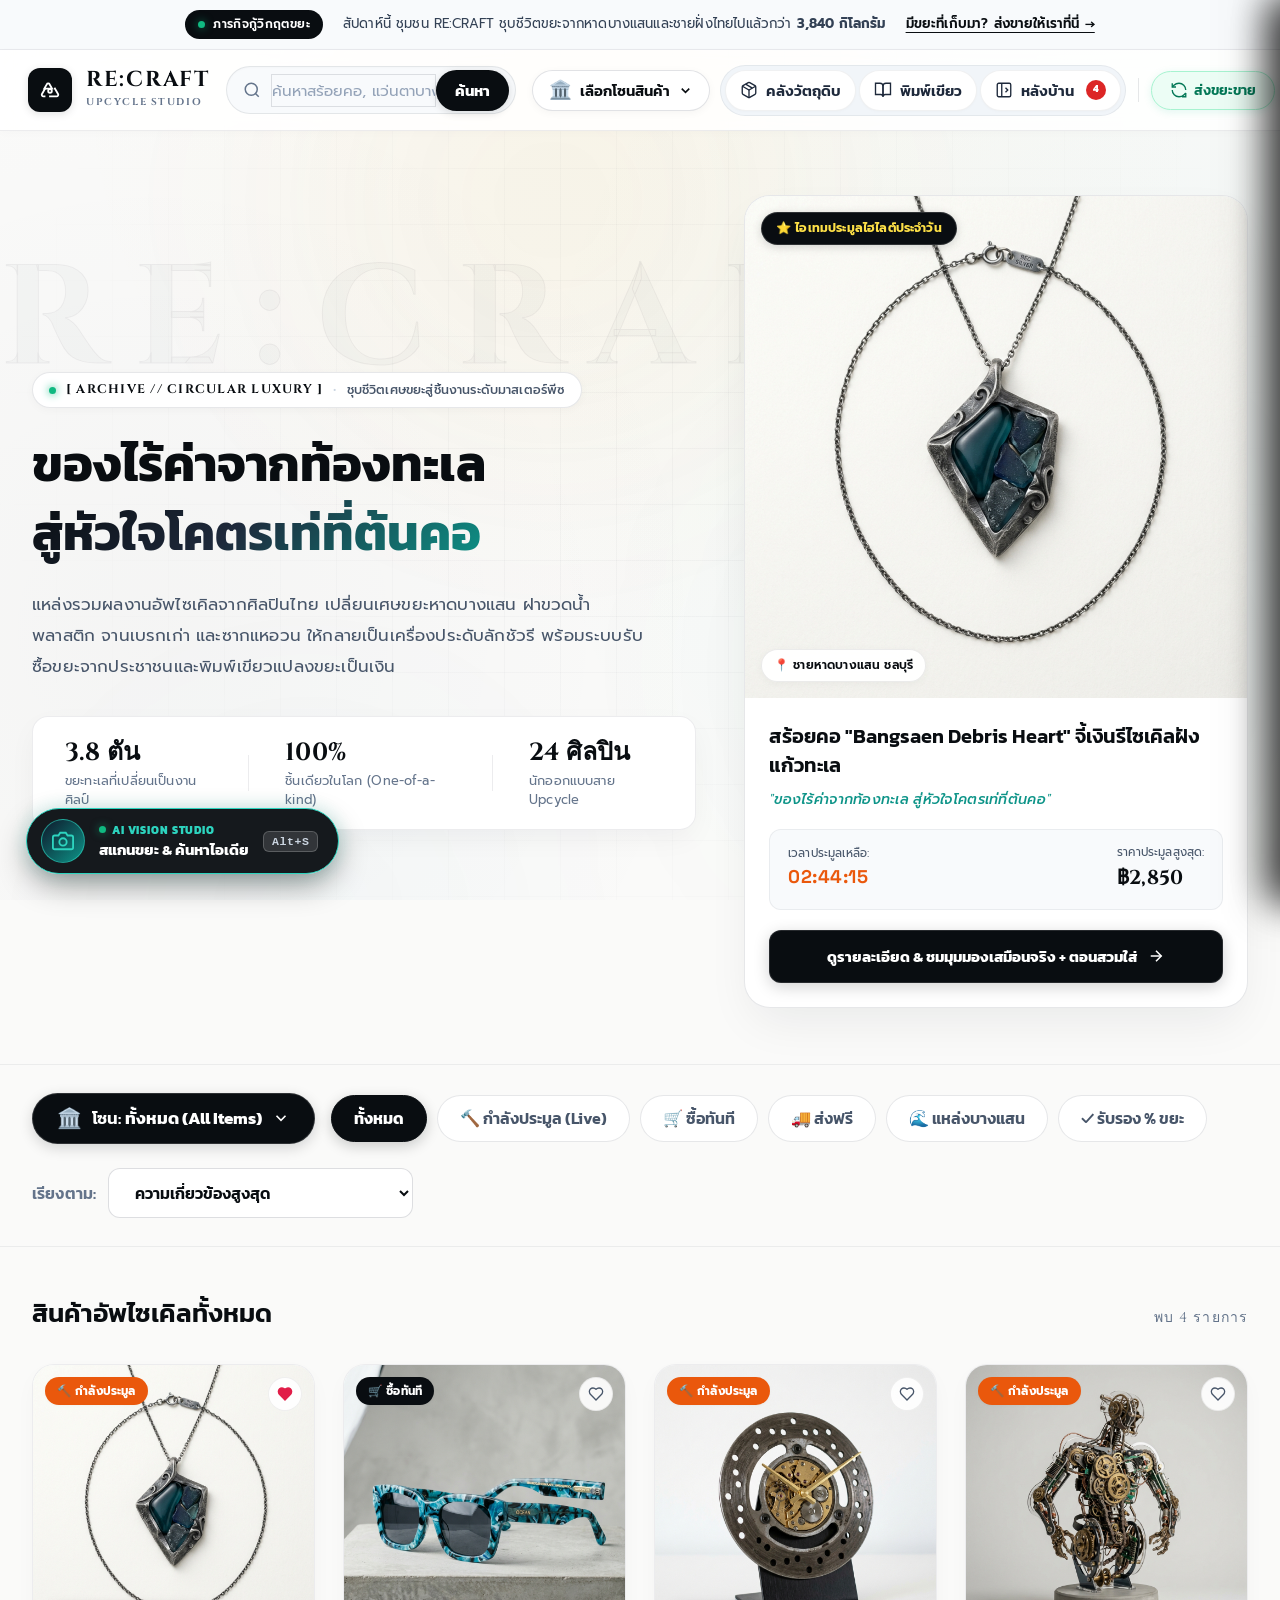
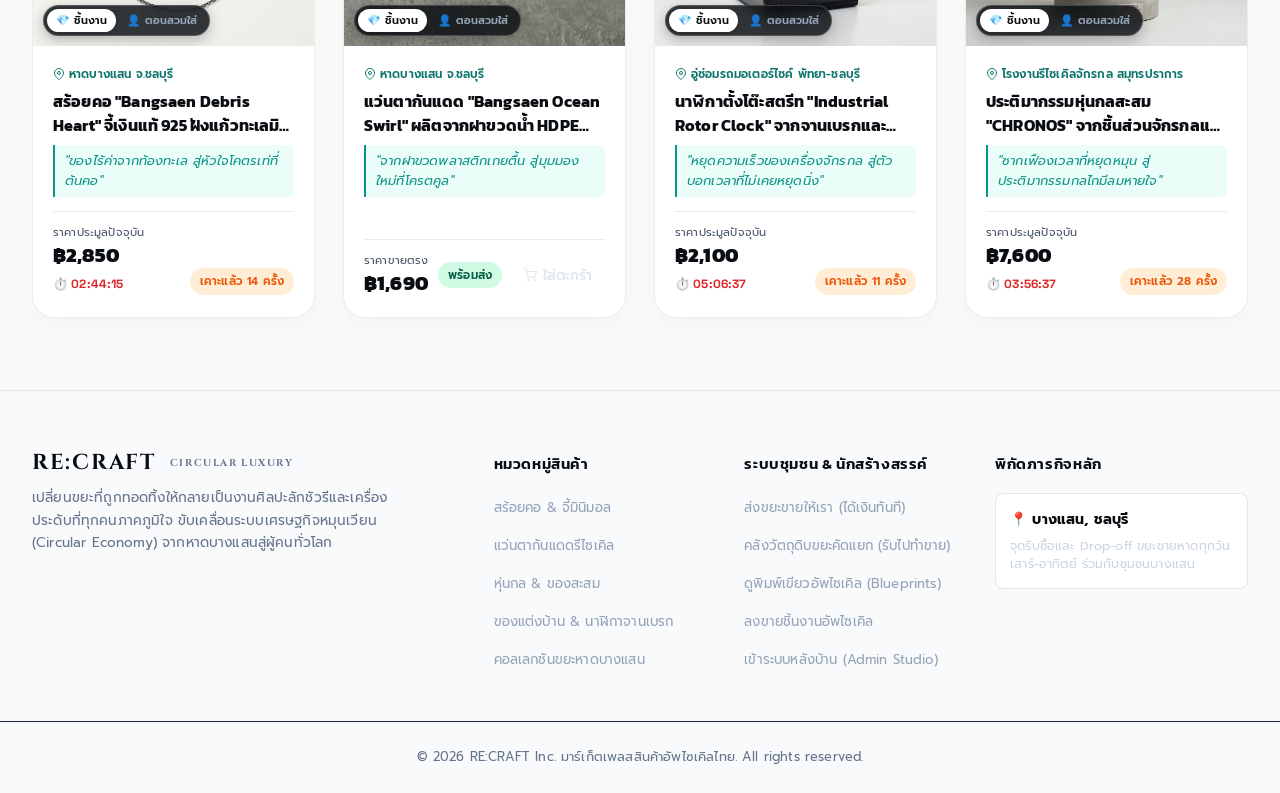
==== commit 0b6143c5: "feat: Add shopping cart system and enlarge close buttons with luxury red styling" ====
--- a/index.html
+++ b/index.html
@@ -79,7 +79,7 @@
           </svg>
           <input type="text" id="searchInput" placeholder="ค้นหาสร้อยคอ, แว่นตาบางแสน, นาฬิกาจานเบรก, วัตถุดิบ..."
             autocomplete="off">
-          <button class="search-clear-btn" id="searchClearBtn" title="ล้างการค้นหา">&times;</button>
+          <button class="search-clear-btn" id="searchClearBtn" title="ล้างการค้นหา" aria-label="ล้างการค้นหา"><svg class="close-x-svg" viewBox="0 0 24 24" fill="none" stroke="currentColor" stroke-width="2.8" stroke-linecap="round" stroke-linejoin="round"><line x1="5" y1="5" x2="19" y2="19"></line><line x1="19" y1="5" x2="5" y2="19"></line></svg></button>
           <button class="search-submit-btn" id="searchBtn">ค้นหา</button>
         </div>
       </div>
@@ -183,6 +183,16 @@
               </path>
             </svg>
           </button>
+
+          <!-- Shopping Cart Header Action Button -->
+          <button class="action-icon-btn btn-cart-trigger" id="headerCartBtn" title="ตะกร้าสินค้า (คลิกเพื่อเปิดตะกร้า)">
+            <svg width="22" height="22" viewBox="0 0 24 24" fill="none" stroke="currentColor" stroke-width="1.8">
+              <circle cx="9" cy="21" r="1"></circle>
+              <circle cx="20" cy="21" r="1"></circle>
+              <path d="M1 1h4l2.68 13.39a2 2 0 0 0 2 1.61h9.72a2 2 0 0 0 2-1.61L23 6H6"></path>
+            </svg>
+            <span class="badge-count cart-badge" id="cartCountBadge">0</span>
+          </button>
         </div>
 
         <!-- Mobile Menu Toggle Button (Visible on mobile/tablet) -->
@@ -204,7 +214,7 @@
         <span class="brand-name">RE:CRAFT</span>
         <span class="brand-tag">UPCYCLE STUDIO</span>
       </div>
-      <button class="mobile-nav-close-btn" id="mobileNavCloseBtn" aria-label="ปิดเมนู">&times;</button>
+      <button class="mobile-nav-close-btn" id="mobileNavCloseBtn" aria-label="ปิดเมนู" title="ปิดเมนู"><svg class="close-x-svg" viewBox="0 0 24 24" fill="none" stroke="currentColor" stroke-width="2.8" stroke-linecap="round" stroke-linejoin="round"><line x1="5" y1="5" x2="19" y2="19"></line><line x1="19" y1="5" x2="5" y2="19"></line></svg></button>
     </div>
 
     <div class="mobile-nav-body">
@@ -215,6 +225,11 @@
           <span class="mobile-nav-icon">🏛️</span>
           <span class="mobile-nav-text">เลือกโซน & หมวดหมู่</span>
           <span class="mobile-nav-arrow">&rarr;</span>
+        </button>
+        <button class="mobile-nav-item highlight-cart" id="mobileDrawerCartBtn">
+          <span class="mobile-nav-icon">🛒</span>
+          <span class="mobile-nav-text">ตะกร้าสินค้าของฉัน</span>
+          <span class="mobile-nav-pill cart-pill" id="mobileCartCountBadge">0 รายการ</span>
         </button>
         <button class="mobile-nav-item highlight-scanner" id="mobileDrawerScannerBtn">
           <span class="mobile-nav-icon">📷</span>
@@ -435,7 +450,7 @@
           <p class="zone-modal-sub">คลิกเลือกโซนชิ้นงานศิลปะ วัตถุดิบขยะชายฝั่ง หรือลานเคาะราคาประมูลสดที่ต้องการสำรวจ
           </p>
         </div>
-        <button class="modal-close-btn" id="closeZoneModalBtn" title="ปิดหน้าต่าง">&times;</button>
+        <button class="modal-close-btn" id="closeZoneModalBtn" title="ปิดหน้าต่าง" aria-label="ปิดหน้าต่าง"><svg class="close-x-svg" viewBox="0 0 24 24" fill="none" stroke="currentColor" stroke-width="2.8" stroke-linecap="round" stroke-linejoin="round"><line x1="5" y1="5" x2="19" y2="19"></line><line x1="19" y1="5" x2="5" y2="19"></line></svg></button>
       </div>
 
       <div class="zone-cards-grid">
@@ -557,7 +572,7 @@
           <h2>ส่งขยะที่คุณเก็บได้มาขายให้เรา</h2>
           <p>ไปเก็บขยะที่หาดบางแสนหรือในชุมชนมาแล้ว? คัดแยกประเภทแล้วส่งให้เรา เพื่อเปลี่ยนขยะเป็นเงินสดทันที!</p>
         </div>
-        <button class="modal-close-btn" id="closeSellWasteModalBtn">&times;</button>
+        <button class="modal-close-btn" id="closeSellWasteModalBtn" title="ปิดหน้าต่าง" aria-label="ปิดหน้าต่าง"><svg class="close-x-svg" viewBox="0 0 24 24" fill="none" stroke="currentColor" stroke-width="2.8" stroke-linecap="round" stroke-linejoin="round"><line x1="5" y1="5" x2="19" y2="19"></line><line x1="19" y1="5" x2="5" y2="19"></line></svg></button>
       </div>
 
       <!-- Price Index Table -->
@@ -710,7 +725,7 @@
           <p>ขยะที่ประชาชนและอาสาสมัครไปเก็บกู้และเราทำความสะอาดแล้ว สั่งรับไปทำตามพิมพ์เขียว
             แล้วนำกลับมาโพสต์ขายบนเว็บได้ทันที!</p>
         </div>
-        <button class="modal-close-btn" id="closeSupplyModalBtn">&times;</button>
+        <button class="modal-close-btn" id="closeSupplyModalBtn" title="ปิดหน้าต่าง" aria-label="ปิดหน้าต่าง"><svg class="close-x-svg" viewBox="0 0 24 24" fill="none" stroke="currentColor" stroke-width="2.8" stroke-linecap="round" stroke-linejoin="round"><line x1="5" y1="5" x2="19" y2="19"></line><line x1="19" y1="5" x2="5" y2="19"></line></svg></button>
       </div>
 
       <!-- Profit Calculator Banner -->
@@ -741,7 +756,7 @@
   <!-- Nike-Style Multi-Angle Product Detail Modal -->
   <div class="detail-modal-backdrop" id="detailModal">
     <div class="detail-modal-dialog">
-      <button class="modal-close-btn" id="closeDetailModalBtn" title="ปิดหน้าต่าง">&times;</button>
+      <button class="modal-close-btn" id="closeDetailModalBtn" title="ปิดหน้าต่าง" aria-label="ปิดหน้าต่าง"><svg class="close-x-svg" viewBox="0 0 24 24" fill="none" stroke="currentColor" stroke-width="2.8" stroke-linecap="round" stroke-linejoin="round"><line x1="5" y1="5" x2="19" y2="19"></line><line x1="19" y1="5" x2="5" y2="19"></line></svg></button>
 
       <div class="product-detail-layout">
         <div class="detail-gallery-column">
@@ -883,14 +898,22 @@
                 <div class="direct-large-amount" id="modalDirectPrice">฿1,490</div>
                 <span class="stock-badge">✓ พร้อมส่ง มีเพียง 1 ชิ้นในโลก</span>
               </div>
-              <button class="btn btn-buy-now" id="buyNowBtn">
-                <svg width="20" height="20" viewBox="0 0 24 24" fill="none" stroke="currentColor" stroke-width="2">
-                  <circle cx="9" cy="21" r="1"></circle>
-                  <circle cx="20" cy="21" r="1"></circle>
-                  <path d="M1 1h4l2.68 13.39a2 2 0 0 0 2 1.61h9.72a2 2 0 0 0 2-1.61L23 6H6"></path>
-                </svg>
-                <span>สั่งซื้อชิ้นนี้ทันที</span>
-              </button>
+              <div class="direct-buy-buttons-group">
+                <button class="btn btn-add-cart-detail" id="addToCartDetailBtn">
+                  <svg width="20" height="20" viewBox="0 0 24 24" fill="none" stroke="currentColor" stroke-width="2">
+                    <circle cx="9" cy="21" r="1"></circle>
+                    <circle cx="20" cy="21" r="1"></circle>
+                    <path d="M1 1h4l2.68 13.39a2 2 0 0 0 2 1.61h9.72a2 2 0 0 0 2-1.61L23 6H6"></path>
+                  </svg>
+                  <span>เพิ่มลงในตะกร้า</span>
+                </button>
+                <button class="btn btn-buy-now" id="buyNowBtn">
+                  <svg width="20" height="20" viewBox="0 0 24 24" fill="none" stroke="currentColor" stroke-width="2">
+                    <polygon points="13 2 3 14 12 14 11 22 21 10 12 10 13 2"></polygon>
+                  </svg>
+                  <span>สั่งซื้อชิ้นนี้ทันที</span>
+                </button>
+              </div>
             </div>
           </div>
 
@@ -923,7 +946,7 @@
           <h2>ลงขายสินค้าอัพไซเคิลชิ้นใหม่</h2>
           <p>เปลี่ยนขยะและวัสดุเหลือใช้ให้มีเรื่องราวและส่งต่อให้ผู้สะสม (จะถูกส่งเข้าห้องตรวจหลังบ้าน)</p>
         </div>
-        <button class="modal-close-btn" id="closePostModalBtn">&times;</button>
+        <button class="modal-close-btn" id="closePostModalBtn" title="ปิดหน้าต่าง" aria-label="ปิดหน้าต่าง"><svg class="close-x-svg" viewBox="0 0 24 24" fill="none" stroke="currentColor" stroke-width="2.8" stroke-linecap="round" stroke-linejoin="round"><line x1="5" y1="5" x2="19" y2="19"></line><line x1="19" y1="5" x2="5" y2="19"></line></svg></button>
       </div>
 
       <form id="postItemForm" class="post-form">
@@ -1104,7 +1127,7 @@
           <h2>RE:CRAFT ระบบหลังบ้าน & ห้องควบคุมมาร์เก็ตเพลส</h2>
           <p>ตรวจสอบความถูกต้องของขยะ อนุมัติสินค้าใหม่ รับซื้อขยะจากลูกค้า และควบคุมสต็อก</p>
         </div>
-        <button class="modal-close-btn" id="closeAdminModalBtn">&times;</button>
+        <button class="modal-close-btn" id="closeAdminModalBtn" title="ปิดหน้าต่าง" aria-label="ปิดหน้าต่าง"><svg class="close-x-svg" viewBox="0 0 24 24" fill="none" stroke="currentColor" stroke-width="2.8" stroke-linecap="round" stroke-linejoin="round"><line x1="5" y1="5" x2="19" y2="19"></line><line x1="19" y1="5" x2="5" y2="19"></line></svg></button>
       </div>
 
       <div class="admin-tabs-bar">
@@ -1250,7 +1273,7 @@
           <h2>RE:CRAFT พิมพ์เขียวอัพไซเคิล (Blueprint Studio)</h2>
           <p>คู่มือสูตรแปลงขยะรอบตัวเป็นสินค้าลักชัวรี แม้ไม่มีหัวศิลป์ก็หยิบมาทำขายและสร้างรายได้ได้ทันที</p>
         </div>
-        <button class="modal-close-btn" id="closeBlueprintModalBtn">&times;</button>
+        <button class="modal-close-btn" id="closeBlueprintModalBtn" title="ปิดหน้าต่าง" aria-label="ปิดหน้าต่าง"><svg class="close-x-svg" viewBox="0 0 24 24" fill="none" stroke="currentColor" stroke-width="2.8" stroke-linecap="round" stroke-linejoin="round"><line x1="5" y1="5" x2="19" y2="19"></line><line x1="19" y1="5" x2="5" y2="19"></line></svg></button>
       </div>
 
       <div class="ai-story-banner">
@@ -1343,7 +1366,7 @@
             <span>ประวัติการสแกน</span>
             <span class="badge-count" id="scannerHistoryCountBadge">0</span>
           </button>
-          <button class="modal-close-btn" id="closeAiScannerModalBtn" title="ปิดหน้าต่างสแกนเนอร์">&times;</button>
+          <button class="modal-close-btn" id="closeAiScannerModalBtn" title="ปิดหน้าต่างสแกนเนอร์" aria-label="ปิดหน้าต่างสแกนเนอร์"><svg class="close-x-svg" viewBox="0 0 24 24" fill="none" stroke="currentColor" stroke-width="2.8" stroke-linecap="round" stroke-linejoin="round"><line x1="5" y1="5" x2="19" y2="19"></line><line x1="19" y1="5" x2="5" y2="19"></line></svg></button>
         </div>
       </div>
 
@@ -1506,6 +1529,286 @@
     </div>
   </footer>
 
+  <!-- ========================================== -->
+  <!-- SHOPPING CART DRAWER (SLIDE-OVER FROM RIGHT) -->
+  <!-- ========================================== -->
+  <div class="cart-drawer-backdrop" id="cartDrawerBackdrop" aria-hidden="true"></div>
+  <aside class="cart-drawer" id="cartDrawer" aria-label="ตะกร้าสินค้า" role="dialog" aria-modal="true">
+    <div class="cart-drawer-header">
+      <div class="cart-header-title-box">
+        <div class="cart-header-tag">[ CIRCULAR LUXURY CART ]</div>
+        <h3>🛒 ตะกร้าสินค้าของคุณ</h3>
+        <span class="cart-header-count" id="cartHeaderCountText">0 รายการ</span>
+      </div>
+      <button class="modal-close-btn cart-close-btn" id="closeCartDrawerBtn" title="ปิดตะกร้าสินค้า" aria-label="ปิดตะกร้าสินค้า">
+        <svg class="close-x-svg" viewBox="0 0 24 24" fill="none" stroke="currentColor" stroke-width="2.8" stroke-linecap="round" stroke-linejoin="round">
+          <line x1="5" y1="5" x2="19" y2="19"></line>
+          <line x1="19" y1="5" x2="5" y2="19"></line>
+        </svg>
+      </button>
+    </div>
+
+    <!-- Eco Impact Diverted Banner -->
+    <div class="cart-eco-banner" id="cartEcoBanner" style="display: none;">
+      <span class="eco-leaf-icon">🌱</span>
+      <div class="eco-text">
+        <strong id="cartEcoWeightText">ช่วยกู้ขยะชายฝั่ง 0 กก.</strong>
+        <span>คำสั่งซื้อนี้สนับสนุนช่างฝีมือและชุมชนบางแสนโดยตรง</span>
+      </div>
+    </div>
+
+    <!-- Cart Body: Items List or Empty State -->
+    <div class="cart-drawer-body" id="cartDrawerBody">
+      <!-- Empty State -->
+      <div class="cart-empty-state" id="cartEmptyState">
+        <div class="empty-icon-wrap">🛍️</div>
+        <h4>ยังไม่มีสินค้าในตะกร้า</h4>
+        <p>เลือกชิ้นงานศิลปะอัพไซเคิล หรือสั่งรับชุดวัตถุดิบไปเริ่มทำขาย เพื่อร่วมขับเคลื่อนเศรษฐกิจหมุนเวียน</p>
+        <button class="btn btn-primary btn-sm" id="cartExploreBtn">เลือกดูสินค้าในมาร์เก็ตเพลส &rarr;</button>
+      </div>
+
+      <!-- Items List -->
+      <div class="cart-items-list" id="cartItemsList" style="display: none;">
+        <!-- Injected dynamically by JS -->
+      </div>
+    </div>
+
+    <!-- Cart Footer: Summary & Actions -->
+    <div class="cart-drawer-footer" id="cartDrawerFooter" style="display: none;">
+      <div class="cart-summary-rows">
+        <div class="cart-summary-row">
+          <span>ยอดรวมสินค้า (Subtotal)</span>
+          <strong id="cartSubtotalText">฿0</strong>
+        </div>
+        <div class="cart-summary-row">
+          <span>บรรจุภัณฑ์รักษ์โลก (Eco Packaging)</span>
+          <span class="text-free">ฟรี (฿0)</span>
+        </div>
+        <div class="cart-summary-row">
+          <span>ค่าจัดส่ง (Shipping)</span>
+          <span id="cartShippingText">฿50</span>
+        </div>
+        <div class="cart-shipping-promo-bar" id="cartShippingPromoBar">
+          <span id="cartShippingPromoText">ช้อปอีก ฿510 เพื่อรับสิทธิ์จัดส่งฟรีทั่วประเทศ!</span>
+        </div>
+        <div class="cart-summary-row total-row">
+          <span>ยอดสุทธิ (Total)</span>
+          <strong class="cart-total-amount" id="cartTotalText">฿0</strong>
+        </div>
+      </div>
+
+      <div class="cart-footer-actions">
+        <button class="btn btn-primary btn-cart-checkout" id="cartCheckoutBtn">
+          <span>ชำระเงิน (Checkout)</span>
+          <svg width="18" height="18" viewBox="0 0 24 24" fill="none" stroke="currentColor" stroke-width="2.2">
+            <line x1="5" y1="12" x2="19" y2="12"></line>
+            <polyline points="12 5 19 12 12 19"></polyline>
+          </svg>
+        </button>
+        <button class="btn btn-ghost btn-sm btn-clear-cart" id="clearCartBtn" title="ล้างตะกร้าสินค้า">
+          ล้างตะกร้า
+        </button>
+      </div>
+    </div>
+  </aside>
+
+  <!-- ========================================== -->
+  <!-- CHECKOUT & ORDER CONFIRMATION MODAL -->
+  <!-- ========================================== -->
+  <div class="checkout-modal-backdrop" id="checkoutModal" role="dialog" aria-modal="true">
+    <div class="checkout-modal-dialog">
+      <div class="checkout-modal-header">
+        <div>
+          <div class="checkout-tag">[ SECURE CIRCULAR CHECKOUT ]</div>
+          <h2>💳 สั่งซื้อและชำระเงิน</h2>
+          <p>จัดส่งสินค้าอัพไซเคิลส่งตรงจากสตูดิโอ พร้อมใบรับรองวัสดุรีไซเคิลแท้</p>
+        </div>
+        <button class="modal-close-btn" id="closeCheckoutModalBtn" title="ปิดหน้าต่างชำระเงิน" aria-label="ปิดหน้าต่างชำระเงิน">
+          <svg class="close-x-svg" viewBox="0 0 24 24" fill="none" stroke="currentColor" stroke-width="2.8" stroke-linecap="round" stroke-linejoin="round">
+            <line x1="5" y1="5" x2="19" y2="19"></line>
+            <line x1="19" y1="5" x2="5" y2="19"></line>
+          </svg>
+        </button>
+      </div>
+
+      <!-- Checkout Form View -->
+      <div class="checkout-form-view" id="checkoutFormView">
+        <form id="checkoutForm" class="checkout-grid">
+          <!-- Left Column: Customer & Shipping Details -->
+          <div class="checkout-left-col">
+            <h4 class="checkout-section-title">📍 ที่อยู่สำหรับจัดส่งสินค้า</h4>
+            <div class="form-group">
+              <label for="checkoutName">ชื่อ-นามสกุล ผู้รับ *</label>
+              <input type="text" id="checkoutName" placeholder="เช่น สุวิชา เกียรติสกุล" required>
+            </div>
+            <div class="form-group-row">
+              <div class="form-group">
+                <label for="checkoutPhone">เบอร์โทรศัพท์ *</label>
+                <input type="tel" id="checkoutPhone" placeholder="08x-xxx-xxxx" required>
+              </div>
+              <div class="form-group">
+                <label for="checkoutEmail">อีเมล (รับใบเสร็จ) *</label>
+                <input type="email" id="checkoutEmail" placeholder="yourname@gmail.com" required>
+              </div>
+            </div>
+            <div class="form-group">
+              <label for="checkoutAddress">ที่อยู่จัดส่งโดยละเอียด *</label>
+              <textarea id="checkoutAddress" rows="3" placeholder="บ้านเลขที่, ซอย, ถนน, ตำบล/แขวง, อำเภอ/เขต, จังหวัด, รหัสไปรษณีย์" required></textarea>
+            </div>
+            <div class="form-group">
+              <label for="checkoutNote">หมายเหตุถึงช่างฝีมือ / สตูดิโอ (ถ้ามี)</label>
+              <input type="text" id="checkoutNote" placeholder="เช่น ขอห่อของขวัญด้วยกระดาษหนังสือพิมพ์รีไซเคิล">
+            </div>
+
+            <!-- Payment Methods -->
+            <h4 class="checkout-section-title" style="margin-top: 24px;">💰 เลือกวิธีชำระเงิน</h4>
+            <div class="payment-methods-grid">
+              <label class="payment-option active">
+                <input type="radio" name="paymentMethod" value="promptpay" checked>
+                <div class="payment-option-card">
+                  <div class="pay-icon">📱</div>
+                  <div class="pay-info">
+                    <strong>สแกน QR พร้อมเพย์ (PromptPay)</strong>
+                    <small>สะดวก รวดเร็ว ไม่มีค่าธรรมเนียม</small>
+                  </div>
+                </div>
+              </label>
+
+              <label class="payment-option">
+                <input type="radio" name="paymentMethod" value="cod">
+                <div class="payment-option-card">
+                  <div class="pay-icon">🚚</div>
+                  <div class="pay-info">
+                    <strong>เก็บเงินปลายทาง (Cash on Delivery)</strong>
+                    <small>ชำระกับพนักงานส่งเมื่อพัสดุถึงมือ</small>
+                  </div>
+                </div>
+              </label>
+
+              <label class="payment-option">
+                <input type="radio" name="paymentMethod" value="credit">
+                <div class="payment-option-card">
+                  <div class="pay-icon">💳</div>
+                  <div class="pay-info">
+                    <strong>บัตรเครดิต / เดบิต</strong>
+                    <small>Visa, Mastercard, JCB (SSL 256-bit)</small>
+                  </div>
+                </div>
+              </label>
+            </div>
+          </div>
+
+          <!-- Right Column: Order Summary & Pay Action -->
+          <div class="checkout-right-col">
+            <h4 class="checkout-section-title">📦 รายการสินค้าในออเดอร์</h4>
+            <div class="checkout-items-summary" id="checkoutItemsSummary">
+              <!-- Injected by JS -->
+            </div>
+
+            <div class="checkout-price-box">
+              <div class="checkout-price-row">
+                <span>ยอดรวมสินค้า</span>
+                <strong id="checkoutSubtotal">฿0</strong>
+              </div>
+              <div class="checkout-price-row">
+                <span>ค่าจัดส่ง</span>
+                <span id="checkoutShipping">฿0</span>
+              </div>
+              <div class="checkout-price-row total">
+                <span>ยอดชำระทั้งสิ้น</span>
+                <strong class="checkout-grand-total" id="checkoutGrandTotal">฿0</strong>
+              </div>
+            </div>
+
+            <!-- PromptPay QR Code Mock Preview (Shown when PromptPay selected) -->
+            <div class="promptpay-preview-box" id="promptpayPreviewBox">
+              <div class="promptpay-header">
+                <span class="promptpay-logo">PromptPay</span>
+                <span class="promptpay-badge">สแกนจ่ายได้ทุกธนาคาร</span>
+              </div>
+              <div class="qr-code-frame">
+                <!-- High Quality SVG QR Code Simulation -->
+                <svg width="150" height="150" viewBox="0 0 150 150">
+                  <rect width="150" height="150" fill="#ffffff" rx="10" />
+                  <!-- Top Left Finder -->
+                  <rect x="15" y="15" width="40" height="40" fill="#090d11" rx="4" />
+                  <rect x="23" y="23" width="24" height="24" fill="#ffffff" rx="2" />
+                  <rect x="29" y="29" width="12" height="12" fill="#090d11" rx="1" />
+                  <!-- Top Right Finder -->
+                  <rect x="95" y="15" width="40" height="40" fill="#090d11" rx="4" />
+                  <rect x="103" y="23" width="24" height="24" fill="#ffffff" rx="2" />
+                  <rect x="109" y="29" width="12" height="12" fill="#090d11" rx="1" />
+                  <!-- Bottom Left Finder -->
+                  <rect x="15" y="95" width="40" height="40" fill="#090d11" rx="4" />
+                  <rect x="23" y="103" width="24" height="24" fill="#ffffff" rx="2" />
+                  <rect x="29" y="109" width="12" height="12" fill="#090d11" rx="1" />
+                  <!-- Data Dots Mockup -->
+                  <rect x="65" y="20" width="8" height="8" fill="#090d11" />
+                  <rect x="77" y="20" width="8" height="8" fill="#090d11" />
+                  <rect x="65" y="32" width="8" height="8" fill="#090d11" />
+                  <rect x="65" y="44" width="8" height="8" fill="#090d11" />
+                  <rect x="77" y="44" width="8" height="8" fill="#090d11" />
+                  <rect x="20" y="65" width="8" height="8" fill="#090d11" />
+                  <rect x="32" y="65" width="8" height="8" fill="#090d11" />
+                  <rect x="44" y="65" width="8" height="8" fill="#090d11" />
+                  <rect x="60" y="60" width="30" height="30" fill="#0f766e" rx="4" />
+                  <text x="75" y="80" fill="#ffffff" font-size="14" font-weight="bold" text-anchor="middle">♻️</text>
+                  <rect x="100" y="65" width="8" height="8" fill="#090d11" />
+                  <rect x="112" y="65" width="8" height="8" fill="#090d11" />
+                  <rect x="124" y="65" width="8" height="8" fill="#090d11" />
+                  <rect x="65" y="100" width="8" height="8" fill="#090d11" />
+                  <rect x="77" y="100" width="8" height="8" fill="#090d11" />
+                  <rect x="65" y="112" width="8" height="8" fill="#090d11" />
+                  <rect x="100" y="100" width="8" height="8" fill="#090d11" />
+                  <rect x="115" y="115" width="15" height="15" fill="#090d11" />
+                </svg>
+              </div>
+              <span class="promptpay-hint">บัญชี RE:CRAFT สตูดิโออัพไซเคิลไทย (ชลบุรี)</span>
+            </div>
+
+            <button type="submit" class="btn btn-primary btn-block btn-confirm-order" id="confirmOrderBtn">
+              <span>ยืนยันคำสั่งซื้อ & ชำระเงิน</span>
+              <span class="order-submit-total" id="orderSubmitTotal">฿0</span>
+            </button>
+            <div class="checkout-guarantee-note">
+              🔒 เข้ารหัสปลอดภัย SSL 256-Bit • สินค้าทุกชิ้นมีประกันการจัดส่ง 100%
+            </div>
+          </div>
+        </form>
+      </div>
+
+      <!-- Order Success State View -->
+      <div class="order-success-view" id="orderSuccessView" style="display: none;">
+        <div class="success-icon-animated">🎉</div>
+        <div class="success-super-badge">ORDER CONFIRMED</div>
+        <h3>สั่งซื้อสำเร็จเรียบร้อยแล้ว!</h3>
+        <p class="success-lead">ขอบคุณที่ร่วมเป็นส่วนหนึ่งในการชุบชีวิตขยะทะเลให้กลายเป็นงานศิลปะลักชัวรี</p>
+        
+        <div class="order-receipt-card">
+          <div class="receipt-header">
+            <div>
+              <span class="receipt-label">หมายเลขคำสั่งซื้อ (Order ID)</span>
+              <strong class="receipt-id" id="successOrderId">RC-2026-8891</strong>
+            </div>
+            <div class="receipt-status-badge">ชำระเงินแล้ว / เตรียมจัดส่ง</div>
+          </div>
+          <div class="receipt-details-list" id="successOrderDetailsList">
+            <!-- Injected by JS -->
+          </div>
+          <div class="receipt-total-bar">
+            <span>ยอดชำระสุทธิ:</span>
+            <strong id="successOrderTotal">฿0</strong>
+          </div>
+        </div>
+
+        <div class="success-actions">
+          <button class="btn btn-primary" id="successDoneBtn">กลับไปหน้าหลัก</button>
+          <a href="print_doc.html" target="_blank" class="btn btn-secondary" id="successPrintBtn">🖨️ พิมพ์ใบเสร็จรับเงิน</a>
+        </div>
+      </div>
+    </div>
+  </div>
+
   <script src="app.js"></script>
 </body>
 
--- a/style.css
+++ b/style.css
@@ -305,17 +305,42 @@
 }
 
 .search-clear-btn {
-  background: none;
-  border: none;
-  color: var(--text-muted);
-  font-size: 1.25rem;
+  background: rgba(239, 68, 68, 0.12);
+  border: 1px solid rgba(239, 68, 68, 0.3);
+  color: #ef4444;
+  width: 28px;
+  height: 28px;
+  min-width: 28px;
+  min-height: 28px;
+  border-radius: 50%;
   cursor: pointer;
-  padding: 0 8px;
+  padding: 0;
   display: none;
+  align-items: center;
+  justify-content: center;
+  transition: all 0.2s ease;
+  margin-right: 4px;
 }
 
 .search-clear-btn.visible {
+  display: inline-flex;
+}
+
+.search-clear-btn:hover {
+  background: #ef4444;
+  color: #ffffff;
+  border-color: #ef4444;
+  box-shadow: 0 2px 8px rgba(239, 68, 68, 0.35);
+  transform: scale(1.06);
+}
+
+.search-clear-btn .close-x-svg {
+  width: 15px;
+  height: 15px;
+  stroke: currentColor;
+  stroke-width: 2.8;
   display: block;
+  pointer-events: none;
 }
 
 .search-submit-btn {
@@ -1674,24 +1699,51 @@
   position: absolute;
   top: 18px;
   right: 18px;
-  width: 38px;
-  height: 38px;
+  width: 42px;
+  height: 42px;
+  min-width: 42px;
+  min-height: 42px;
   border-radius: 50%;
-  background: var(--bg-muted);
-  border: 1px solid var(--border-light);
-  color: var(--text-main);
-  font-size: 1.5rem;
+  background: rgba(239, 68, 68, 0.14);
+  border: 1.5px solid rgba(239, 68, 68, 0.38);
+  color: #f87171;
+  font-size: 1.85rem;
+  font-weight: 800;
+  line-height: 1;
   cursor: pointer;
   display: flex;
   align-items: center;
   justify-content: center;
-  z-index: 10;
-  transition: all var(--transition-fast);
+  z-index: 100;
+  transition: all 0.25s cubic-bezier(0.4, 0, 0.2, 1);
+  box-shadow: 0 2px 10px rgba(239, 68, 68, 0.18);
+  backdrop-filter: blur(8px);
+  -webkit-backdrop-filter: blur(8px);
+  padding: 0;
 }
 
 .modal-close-btn:hover {
-  background: #0f172a;
-  color: white;
+  background: #ef4444;
+  color: #ffffff;
+  border-color: #ef4444;
+  box-shadow: 0 4px 18px rgba(239, 68, 68, 0.5), 0 0 12px rgba(239, 68, 68, 0.35);
+  transform: scale(1.08) rotate(90deg);
+}
+
+.modal-close-btn:active {
+  transform: scale(0.94);
+}
+
+.modal-close-btn .close-x-svg,
+.mobile-nav-close-btn .close-x-svg {
+  width: 22px;
+  height: 22px;
+  stroke: currentColor;
+  stroke-width: 2.8;
+  display: block;
+  pointer-events: none;
+  flex-shrink: 0;
+  transition: transform 0.2s ease;
 }
 
 /* Nike Layout: 3 Columns (Thumbnails Left, Main Viewer Center, Story/Bidding Right) */
@@ -5387,16 +5439,19 @@
 
 .theme-light-luxury .modal-close-btn,
 .theme-rich-luxury .modal-close-btn {
-  background: #f8fafc;
-  border: 1px solid rgba(15, 23, 42, 0.1);
-  color: #475569;
+  background: rgba(239, 68, 68, 0.09);
+  border: 1.5px solid rgba(239, 68, 68, 0.28);
+  color: #dc2626;
+  box-shadow: 0 2px 8px rgba(239, 68, 68, 0.12);
 }
 
 .theme-light-luxury .modal-close-btn:hover,
 .theme-rich-luxury .modal-close-btn:hover {
-  background: #090d11;
+  background: #ef4444;
   color: #ffffff;
-  border-color: #090d11;
+  border-color: #ef4444;
+  box-shadow: 0 4px 18px rgba(239, 68, 68, 0.45);
+  transform: scale(1.08) rotate(90deg);
 }
 
 /* Buyback Price Cards */
@@ -6052,27 +6107,30 @@
 }
 
 .btn-scanner-scan {
-  flex: 1 1 240px;
+  flex: 0 0 auto;
   display: inline-flex;
   align-items: center;
   justify-content: center;
-  gap: 10px;
+  gap: 8px;
   background: linear-gradient(135deg, #0d9488 0%, #14b8a6 50%, #2dd4bf 100%);
   color: #090d11;
   border: none;
-  padding: 12px 24px;
-  border-radius: var(--radius-full);
-  font-size: 1.02rem;
+  padding: 10px 20px;
+  min-height: 42px;
+  max-height: 46px;
+  border-radius: 12px;
+  font-size: 0.95rem;
   font-weight: 700;
   font-family: var(--font-heading);
   cursor: pointer;
   transition: all 0.25s ease;
-  box-shadow: 0 8px 24px rgba(45, 212, 191, 0.35);
+  box-shadow: 0 4px 14px rgba(45, 212, 191, 0.35);
+  box-sizing: border-box;
 }
 
 .btn-scanner-scan:hover {
   transform: translateY(-2px);
-  box-shadow: 0 12px 30px rgba(45, 212, 191, 0.5);
+  box-shadow: 0 8px 20px rgba(45, 212, 191, 0.5);
   filter: brightness(1.08);
 }
 
@@ -6081,19 +6139,24 @@
 }
 
 .btn-scanner-secondary {
+  flex: 0 0 auto;
   display: inline-flex;
   align-items: center;
+  justify-content: center;
   gap: 8px;
   background: rgba(255, 255, 255, 0.06);
   border: 1px solid rgba(255, 255, 255, 0.12);
   color: #e2e8f0;
-  padding: 12px 18px;
-  border-radius: var(--radius-full);
-  font-size: 0.92rem;
+  padding: 10px 18px;
+  min-height: 40px;
+  max-height: 44px;
+  border-radius: 10px;
+  font-size: 0.88rem;
   font-weight: 600;
   cursor: pointer;
   transition: all 0.2s ease;
   font-family: var(--font-heading);
+  box-sizing: border-box;
 }
 
 .btn-scanner-secondary:hover {
@@ -6526,14 +6589,16 @@
 }
 
 .btn-sell-direct-action {
-  flex: 1 1 180px;
+  flex: 0 0 auto;
   background: #2dd4bf;
   color: #090d11;
   border: none;
   font-size: 0.92rem;
   font-weight: 700;
-  padding: 10px 18px;
-  border-radius: var(--radius-full);
+  padding: 11px 18px;
+  min-height: 42px;
+  max-height: 46px;
+  border-radius: 12px;
   cursor: pointer;
   font-family: var(--font-heading);
   display: inline-flex;
@@ -6541,6 +6606,7 @@
   justify-content: center;
   gap: 6px;
   transition: all 0.2s ease;
+  box-sizing: border-box;
 }
 
 .btn-sell-direct-action:hover {
@@ -6549,19 +6615,23 @@
 }
 
 .btn-save-idea-action {
+  flex: 0 0 auto;
   background: rgba(255, 255, 255, 0.08);
   border: 1px solid rgba(255, 255, 255, 0.15);
   color: #ffffff;
-  font-size: 0.92rem;
+  font-size: 0.88rem;
   font-weight: 600;
   padding: 10px 18px;
-  border-radius: var(--radius-full);
+  min-height: 40px;
+  max-height: 44px;
+  border-radius: 10px;
   cursor: pointer;
   font-family: var(--font-heading);
   display: inline-flex;
   align-items: center;
   gap: 6px;
   transition: all 0.2s ease;
+  box-sizing: border-box;
 }
 
 .btn-save-idea-action:hover {
@@ -7013,23 +7083,33 @@
 }
 
 .mobile-nav-close-btn {
-  width: 36px;
-  height: 36px;
-  background: rgba(255, 255, 255, 0.06);
-  border: 1px solid rgba(255, 255, 255, 0.12);
-  color: #ffffff;
-  font-size: 1.4rem;
+  width: 40px;
+  height: 40px;
+  min-width: 40px;
+  min-height: 40px;
+  background: rgba(239, 68, 68, 0.14);
+  border: 1.5px solid rgba(239, 68, 68, 0.38);
+  color: #f87171;
+  font-size: 1.8rem;
+  font-weight: 800;
+  line-height: 1;
   border-radius: 50%;
   cursor: pointer;
   display: flex;
   align-items: center;
   justify-content: center;
-  transition: all 0.2s ease;
-}
-
-.mobile-nav-close-btn:hover {
-  background: rgba(239, 68, 68, 0.2);
-  color: #ef4444;
+  transition: all 0.25s cubic-bezier(0.4, 0, 0.2, 1);
+  box-shadow: 0 2px 10px rgba(239, 68, 68, 0.18);
+  padding: 0;
+}
+
+.mobile-nav-close-btn:hover,
+.mobile-nav-close-btn:active {
+  background: #ef4444;
+  color: #ffffff;
+  border-color: #ef4444;
+  box-shadow: 0 4px 18px rgba(239, 68, 68, 0.5);
+  transform: scale(1.08) rotate(90deg);
 }
 
 .mobile-nav-body {
@@ -7604,17 +7684,39 @@
   .modal-close-btn {
     top: max(12px, env(safe-area-inset-top)) !important;
     right: 12px !important;
-    width: 38px !important;
-    height: 38px !important;
-    font-size: 1.3rem !important;
-    background: rgba(15, 23, 42, 0.75) !important;
-    color: #fff !important;
-    border: 1px solid rgba(255, 255, 255, 0.2) !important;
+    width: 42px !important;
+    height: 42px !important;
+    min-width: 42px !important;
+    min-height: 42px !important;
+    font-size: 1.85rem !important;
+    font-weight: 800 !important;
+    line-height: 1 !important;
+    background: rgba(239, 68, 68, 0.2) !important;
+    color: #fca5a5 !important;
+    border: 1.5px solid rgba(239, 68, 68, 0.45) !important;
     border-radius: 50% !important;
     display: flex !important;
     align-items: center !important;
     justify-content: center !important;
+    box-shadow: 0 3px 14px rgba(239, 68, 68, 0.28) !important;
+    backdrop-filter: blur(12px) !important;
+    -webkit-backdrop-filter: blur(12px) !important;
     z-index: 100 !important;
+    padding: 0 !important;
+  }
+
+  .modal-close-btn:active {
+    background: #ef4444 !important;
+    color: #ffffff !important;
+    border-color: #ef4444 !important;
+    transform: scale(0.95);
+  }
+
+  .modal-close-btn .close-x-svg,
+  .mobile-nav-close-btn .close-x-svg {
+    width: 24px !important;
+    height: 24px !important;
+    stroke-width: 2.8 !important;
   }
 
   /* Product Detail Modal Content on Mobile */
@@ -7731,21 +7833,46 @@
     -webkit-overflow-scrolling: touch;
   }
   .scanner-viewfinder-frame {
-    width: 100%;
-    aspect-ratio: 4 / 3;
-    max-height: 250px;
-    border-radius: 12px;
-    overflow: hidden;
+    width: 100% !important;
+    aspect-ratio: 4 / 3 !important;
+    min-height: 200px !important;
+    max-height: 240px !important;
+    flex-shrink: 0 !important;
+    border-radius: 14px !important;
+    overflow: hidden !important;
   }
   .scanner-controls-toolbar {
-    flex-direction: column;
-    gap: 8px;
+    flex-direction: column !important;
+    gap: 8px !important;
+    width: 100% !important;
+    flex-shrink: 0 !important;
   }
   .btn-scanner-scan {
-    width: 100%;
-    flex: 1 1 100%;
-    padding: 12px 18px;
-    font-size: 0.95rem;
+    width: 100% !important;
+    flex: 0 0 auto !important;
+    height: 44px !important;
+    min-height: 44px !important;
+    max-height: 44px !important;
+    border-radius: 12px !important;
+    padding: 0 16px !important;
+    font-size: 0.92rem !important;
+    font-weight: 700 !important;
+    display: flex !important;
+    align-items: center !important;
+    justify-content: center !important;
+    gap: 8px !important;
+    box-sizing: border-box !important;
+  }
+  .btn-scanner-secondary {
+    width: 100% !important;
+    flex: 0 0 auto !important;
+    height: 38px !important;
+    min-height: 38px !important;
+    max-height: 38px !important;
+    border-radius: 10px !important;
+    padding: 0 14px !important;
+    font-size: 0.85rem !important;
+    box-sizing: border-box !important;
   }
   .scanner-quick-presets .preset-pill-list {
     display: flex;
@@ -7773,11 +7900,40 @@
     gap: 8px;
   }
   .scanner-results-bottom-actions {
-    flex-direction: column;
-    gap: 8px;
-  }
-  .scanner-results-bottom-actions button {
-    width: 100%;
+    flex-direction: column !important;
+    gap: 8px !important;
+    width: 100% !important;
+    flex-shrink: 0 !important;
+  }
+  .btn-sell-direct-action {
+    width: 100% !important;
+    flex: 0 0 auto !important;
+    height: 44px !important;
+    min-height: 44px !important;
+    max-height: 44px !important;
+    border-radius: 12px !important;
+    padding: 0 16px !important;
+    font-size: 0.92rem !important;
+    font-weight: 700 !important;
+    display: flex !important;
+    align-items: center !important;
+    justify-content: center !important;
+    gap: 6px !important;
+    box-sizing: border-box !important;
+  }
+  .btn-save-idea-action {
+    width: 100% !important;
+    flex: 0 0 auto !important;
+    height: 40px !important;
+    min-height: 40px !important;
+    max-height: 40px !important;
+    border-radius: 10px !important;
+    padding: 0 14px !important;
+    font-size: 0.86rem !important;
+    display: flex !important;
+    align-items: center !important;
+    justify-content: center !important;
+    box-sizing: border-box !important;
   }
 
   /* HIDE Floating Dock on Mobile - replaced by Top Feature button */
@@ -8055,4 +8211,928 @@
   .product-image-container {
     height: 240px;
   }
+}
+
+/* ==========================================================================
+   SHOPPING CART & CHECKOUT SYSTEM (CIRCULAR LUXURY)
+   ========================================================================== */
+
+/* Header Cart Button & Badge */
+.btn-cart-trigger {
+  position: relative;
+  background: rgba(255, 255, 255, 0.06);
+  border: 1px solid rgba(255, 255, 255, 0.14);
+  color: #ffffff;
+  border-radius: 50%;
+  width: 44px;
+  height: 44px;
+  display: flex;
+  align-items: center;
+  justify-content: center;
+  cursor: pointer;
+  transition: all 0.2s ease;
+}
+
+.btn-cart-trigger:hover {
+  background: rgba(45, 212, 191, 0.15);
+  border-color: rgba(45, 212, 191, 0.4);
+  color: #2dd4bf;
+  transform: translateY(-2px);
+  box-shadow: 0 4px 14px rgba(45, 212, 191, 0.25);
+}
+
+.cart-badge {
+  position: absolute;
+  top: -4px;
+  right: -4px;
+  background: linear-gradient(135deg, #10b981 0%, #059669 100%);
+  color: #ffffff;
+  font-size: 0.72rem;
+  font-weight: 700;
+  min-width: 20px;
+  height: 20px;
+  border-radius: 10px;
+  display: inline-flex;
+  align-items: center;
+  justify-content: center;
+  padding: 0 5px;
+  box-shadow: 0 2px 8px rgba(16, 185, 129, 0.5);
+  border: 1.5px solid #090d11;
+  transition: transform 0.25s cubic-bezier(0.34, 1.56, 0.64, 1);
+}
+
+.cart-badge.bump {
+  transform: scale(1.35);
+}
+
+/* Detail Modal: Dual Buttons Group */
+.direct-buy-buttons-group {
+  display: grid;
+  grid-template-columns: 1fr 1fr;
+  gap: 12px;
+  margin-top: 14px;
+}
+
+@media (max-width: 600px) {
+  .direct-buy-buttons-group {
+    grid-template-columns: 1fr;
+  }
+}
+
+.btn-add-cart-detail {
+  background: rgba(45, 212, 191, 0.12);
+  border: 1.5px solid rgba(45, 212, 191, 0.4);
+  color: #2dd4bf;
+  padding: 14px 20px;
+  border-radius: 14px;
+  font-family: var(--font-heading);
+  font-size: 0.98rem;
+  font-weight: 700;
+  display: inline-flex;
+  align-items: center;
+  justify-content: center;
+  gap: 10px;
+  cursor: pointer;
+  transition: all 0.25s ease;
+}
+
+.btn-add-cart-detail:hover {
+  background: #2dd4bf;
+  color: #090d11;
+  box-shadow: 0 6px 20px rgba(45, 212, 191, 0.35);
+  transform: translateY(-2px);
+}
+
+.btn-add-cart-detail:active {
+  transform: scale(0.97);
+}
+
+/* Quick Add to Cart button in Product Cards */
+.btn-card-add-cart {
+  background: rgba(255, 255, 255, 0.08);
+  border: 1px solid rgba(255, 255, 255, 0.15);
+  color: #e2e8f0;
+  padding: 8px 12px;
+  border-radius: 10px;
+  font-size: 0.85rem;
+  font-weight: 600;
+  display: inline-flex;
+  align-items: center;
+  gap: 6px;
+  cursor: pointer;
+  transition: all 0.2s ease;
+}
+
+.btn-card-add-cart:hover {
+  background: rgba(45, 212, 191, 0.2);
+  border-color: #2dd4bf;
+  color: #2dd4bf;
+  transform: translateY(-1px);
+}
+
+/* Cart Drawer Backdrop & Slide-Over Panel */
+.cart-drawer-backdrop {
+  position: fixed;
+  inset: 0;
+  background: rgba(0, 0, 0, 0.7);
+  backdrop-filter: blur(8px);
+  -webkit-backdrop-filter: blur(8px);
+  z-index: 1050;
+  opacity: 0;
+  visibility: hidden;
+  transition: opacity 0.3s ease, visibility 0.3s ease;
+}
+
+.cart-drawer-backdrop.open {
+  opacity: 1;
+  visibility: visible;
+}
+
+.cart-drawer {
+  position: fixed;
+  top: 0;
+  right: 0;
+  bottom: 0;
+  width: 460px;
+  max-width: 100vw;
+  background: #0d1218;
+  border-left: 1px solid rgba(255, 255, 255, 0.1);
+  box-shadow: -10px 0 40px rgba(0, 0, 0, 0.6);
+  z-index: 1060;
+  display: flex;
+  flex-direction: column;
+  transform: translateX(100%);
+  transition: transform 0.32s cubic-bezier(0.16, 1, 0.3, 1);
+}
+
+.cart-drawer.open {
+  transform: translateX(0);
+}
+
+.cart-drawer-header {
+  padding: 22px 24px 18px;
+  border-bottom: 1px solid rgba(255, 255, 255, 0.08);
+  display: flex;
+  align-items: center;
+  justify-content: space-between;
+  position: relative;
+}
+
+.cart-header-title-box {
+  display: flex;
+  flex-direction: column;
+  gap: 2px;
+}
+
+.cart-header-tag {
+  font-family: var(--font-mono, monospace);
+  font-size: 0.72rem;
+  color: #2dd4bf;
+  letter-spacing: 0.08em;
+  font-weight: 700;
+}
+
+.cart-header-title-box h3 {
+  font-family: var(--font-heading);
+  font-size: 1.35rem;
+  font-weight: 700;
+  color: #ffffff;
+  margin: 0;
+}
+
+.cart-header-count {
+  font-size: 0.85rem;
+  color: #94a3b8;
+}
+
+.cart-close-btn {
+  position: static !important;
+  top: auto !important;
+  right: auto !important;
+  flex-shrink: 0;
+}
+
+/* Eco Diverted Banner */
+.cart-eco-banner {
+  background: linear-gradient(90deg, rgba(16, 185, 129, 0.15) 0%, rgba(45, 212, 191, 0.1) 100%);
+  border-bottom: 1px solid rgba(16, 185, 129, 0.25);
+  padding: 12px 24px;
+  display: flex;
+  align-items: center;
+  gap: 12px;
+}
+
+.cart-eco-banner .eco-leaf-icon {
+  font-size: 1.4rem;
+  flex-shrink: 0;
+}
+
+.cart-eco-banner .eco-text {
+  display: flex;
+  flex-direction: column;
+  font-size: 0.82rem;
+}
+
+.cart-eco-banner .eco-text strong {
+  color: #34d399;
+  font-size: 0.9rem;
+}
+
+.cart-eco-banner .eco-text span {
+  color: #94a3b8;
+}
+
+/* Cart Body */
+.cart-drawer-body {
+  flex: 1;
+  overflow-y: auto;
+  padding: 20px 24px;
+}
+
+/* Empty State */
+.cart-empty-state {
+  display: flex;
+  flex-direction: column;
+  align-items: center;
+  justify-content: center;
+  text-align: center;
+  height: 100%;
+  padding: 40px 20px;
+}
+
+.cart-empty-state .empty-icon-wrap {
+  font-size: 3.5rem;
+  margin-bottom: 16px;
+  animation: floatOrb 3s ease-in-out infinite;
+}
+
+.cart-empty-state h4 {
+  font-size: 1.2rem;
+  color: #ffffff;
+  margin: 0 0 8px;
+}
+
+.cart-empty-state p {
+  color: #94a3b8;
+  font-size: 0.88rem;
+  line-height: 1.5;
+  max-width: 280px;
+  margin: 0 0 24px;
+}
+
+/* Cart Items List */
+.cart-items-list {
+  display: flex;
+  flex-direction: column;
+  gap: 16px;
+}
+
+.cart-item-card {
+  display: flex;
+  gap: 14px;
+  background: rgba(255, 255, 255, 0.03);
+  border: 1px solid rgba(255, 255, 255, 0.08);
+  border-radius: 16px;
+  padding: 12px;
+  transition: border-color 0.2s ease;
+}
+
+.cart-item-card:hover {
+  border-color: rgba(45, 212, 191, 0.3);
+}
+
+.cart-item-thumb {
+  width: 78px;
+  height: 78px;
+  border-radius: 12px;
+  object-fit: cover;
+  background: #141b22;
+  flex-shrink: 0;
+}
+
+.cart-item-info {
+  flex: 1;
+  min-width: 0;
+  display: flex;
+  flex-direction: column;
+  justify-content: space-between;
+}
+
+.cart-item-top {
+  display: flex;
+  align-items: flex-start;
+  justify-content: space-between;
+  gap: 8px;
+}
+
+.cart-item-title {
+  font-size: 0.94rem;
+  font-weight: 600;
+  color: #ffffff;
+  margin: 0 0 3px;
+  white-space: nowrap;
+  overflow: hidden;
+  text-overflow: ellipsis;
+}
+
+.cart-item-origin {
+  font-size: 0.74rem;
+  color: #2dd4bf;
+  display: block;
+}
+
+.cart-item-bottom {
+  display: flex;
+  align-items: center;
+  justify-content: space-between;
+  margin-top: 8px;
+}
+
+.cart-item-price {
+  font-size: 1rem;
+  font-weight: 700;
+  color: #ffffff;
+  font-family: var(--font-heading);
+}
+
+.cart-qty-ctrl {
+  display: inline-flex;
+  align-items: center;
+  background: rgba(255, 255, 255, 0.06);
+  border: 1px solid rgba(255, 255, 255, 0.12);
+  border-radius: 8px;
+  overflow: hidden;
+}
+
+.cart-qty-btn {
+  background: none;
+  border: none;
+  color: #ffffff;
+  width: 28px;
+  height: 28px;
+  font-size: 1rem;
+  font-weight: 700;
+  display: flex;
+  align-items: center;
+  justify-content: center;
+  cursor: pointer;
+  transition: background 0.15s ease;
+}
+
+.cart-qty-btn:hover {
+  background: rgba(255, 255, 255, 0.15);
+}
+
+.cart-qty-val {
+  min-width: 26px;
+  text-align: center;
+  font-size: 0.85rem;
+  font-weight: 700;
+  color: #ffffff;
+}
+
+.cart-remove-item-btn {
+  background: none;
+  border: none;
+  color: #94a3b8;
+  cursor: pointer;
+  padding: 4px;
+  border-radius: 6px;
+  display: flex;
+  align-items: center;
+  justify-content: center;
+  transition: all 0.2s ease;
+}
+
+.cart-remove-item-btn:hover {
+  color: #ef4444;
+  background: rgba(239, 68, 68, 0.12);
+}
+
+/* Cart Footer */
+.cart-drawer-footer {
+  padding: 18px 24px 24px;
+  border-top: 1px solid rgba(255, 255, 255, 0.08);
+  background: #090d11;
+}
+
+.cart-summary-rows {
+  display: flex;
+  flex-direction: column;
+  gap: 8px;
+  margin-bottom: 16px;
+}
+
+.cart-summary-row {
+  display: flex;
+  align-items: center;
+  justify-content: space-between;
+  font-size: 0.88rem;
+  color: #94a3b8;
+}
+
+.cart-summary-row strong {
+  color: #ffffff;
+}
+
+.cart-summary-row .text-free {
+  color: #10b981;
+  font-weight: 600;
+}
+
+.cart-shipping-promo-bar {
+  background: rgba(45, 212, 191, 0.08);
+  border: 1px dashed rgba(45, 212, 191, 0.35);
+  border-radius: 8px;
+  padding: 6px 12px;
+  font-size: 0.78rem;
+  color: #2dd4bf;
+  text-align: center;
+  margin: 4px 0;
+}
+
+.cart-summary-row.total-row {
+  border-top: 1px solid rgba(255, 255, 255, 0.1);
+  padding-top: 10px;
+  margin-top: 4px;
+  font-size: 1.05rem;
+}
+
+.cart-total-amount {
+  font-size: 1.45rem !important;
+  color: #2dd4bf !important;
+  font-family: var(--font-heading);
+}
+
+.cart-footer-actions {
+  display: flex;
+  flex-direction: column;
+  gap: 8px;
+}
+
+.btn-cart-checkout {
+  width: 100%;
+  padding: 14px;
+  font-size: 1.02rem;
+  font-weight: 700;
+  border-radius: 14px;
+  display: flex;
+  align-items: center;
+  justify-content: center;
+  gap: 10px;
+}
+
+.btn-clear-cart {
+  color: #94a3b8;
+  font-size: 0.82rem;
+  align-self: center;
+  padding: 4px 10px;
+}
+
+.btn-clear-cart:hover {
+  color: #ef4444;
+}
+
+/* ==========================================================================
+   CHECKOUT MODAL & RECEIPT STYLING
+   ========================================================================== */
+.checkout-modal-backdrop {
+  position: fixed;
+  inset: 0;
+  background: rgba(0, 0, 0, 0.75);
+  backdrop-filter: blur(10px);
+  -webkit-backdrop-filter: blur(10px);
+  z-index: 1100;
+  display: flex;
+  align-items: center;
+  justify-content: center;
+  padding: 20px;
+  opacity: 0;
+  visibility: hidden;
+  transition: all 0.25s ease;
+}
+
+.checkout-modal-backdrop.open {
+  opacity: 1;
+  visibility: visible;
+}
+
+.checkout-modal-dialog {
+  background: #0d1218;
+  border: 1px solid rgba(255, 255, 255, 0.12);
+  border-radius: 24px;
+  width: 900px;
+  max-width: 95vw;
+  max-height: 90vh;
+  overflow-y: auto;
+  box-shadow: 0 20px 60px rgba(0, 0, 0, 0.8);
+  display: flex;
+  flex-direction: column;
+}
+
+.checkout-modal-header {
+  padding: 24px 30px 20px;
+  border-bottom: 1px solid rgba(255, 255, 255, 0.08);
+  display: flex;
+  align-items: flex-start;
+  justify-content: space-between;
+  position: relative;
+}
+
+.checkout-tag {
+  font-family: var(--font-mono, monospace);
+  font-size: 0.72rem;
+  color: #2dd4bf;
+  letter-spacing: 0.08em;
+  font-weight: 700;
+  margin-bottom: 4px;
+}
+
+.checkout-modal-header h2 {
+  font-family: var(--font-heading);
+  font-size: 1.55rem;
+  color: #ffffff;
+  margin: 0;
+}
+
+.checkout-modal-header p {
+  color: #94a3b8;
+  font-size: 0.9rem;
+  margin: 4px 0 0;
+}
+
+.checkout-grid {
+  display: grid;
+  grid-template-columns: 1.3fr 1fr;
+  gap: 28px;
+  padding: 24px 30px 30px;
+}
+
+@media (max-width: 768px) {
+  .checkout-grid {
+    grid-template-columns: 1fr;
+    padding: 18px 20px 24px;
+  }
+}
+
+.checkout-section-title {
+  font-size: 1.05rem;
+  color: #ffffff;
+  margin: 0 0 16px;
+  padding-bottom: 8px;
+  border-bottom: 1px solid rgba(255, 255, 255, 0.08);
+}
+
+.form-group-row {
+  display: grid;
+  grid-template-columns: 1fr 1fr;
+  gap: 14px;
+}
+
+@media (max-width: 500px) {
+  .form-group-row {
+    grid-template-columns: 1fr;
+  }
+}
+
+.checkout-left-col .form-group {
+  margin-bottom: 14px;
+}
+
+.checkout-left-col label {
+  display: block;
+  font-size: 0.85rem;
+  color: #cbd5e1;
+  margin-bottom: 6px;
+  font-weight: 500;
+}
+
+.checkout-left-col input,
+.checkout-left-col textarea {
+  width: 100%;
+  background: rgba(255, 255, 255, 0.05);
+  border: 1px solid rgba(255, 255, 255, 0.12);
+  border-radius: 12px;
+  color: #ffffff;
+  padding: 10px 14px;
+  font-size: 0.92rem;
+  font-family: var(--font-body);
+  transition: border-color 0.2s ease;
+}
+
+.checkout-left-col input:focus,
+.checkout-left-col textarea:focus {
+  outline: none;
+  border-color: #2dd4bf;
+  background: rgba(45, 212, 191, 0.05);
+}
+
+/* Payment Methods Grid */
+.payment-methods-grid {
+  display: flex;
+  flex-direction: column;
+  gap: 10px;
+}
+
+.payment-option {
+  position: relative;
+  cursor: pointer;
+}
+
+.payment-option input[type="radio"] {
+  position: absolute;
+  opacity: 0;
+}
+
+.payment-option-card {
+  display: flex;
+  align-items: center;
+  gap: 14px;
+  background: rgba(255, 255, 255, 0.04);
+  border: 1.5px solid rgba(255, 255, 255, 0.1);
+  border-radius: 14px;
+  padding: 12px 16px;
+  transition: all 0.2s ease;
+}
+
+.payment-option input[type="radio"]:checked + .payment-option-card {
+  border-color: #2dd4bf;
+  background: rgba(45, 212, 191, 0.1);
+}
+
+.payment-option .pay-icon {
+  font-size: 1.4rem;
+}
+
+.payment-option .pay-info strong {
+  display: block;
+  font-size: 0.92rem;
+  color: #ffffff;
+}
+
+.payment-option .pay-info small {
+  color: #94a3b8;
+  font-size: 0.78rem;
+}
+
+/* Right Col: Summary & Pay */
+.checkout-right-col {
+  background: rgba(255, 255, 255, 0.02);
+  border: 1px solid rgba(255, 255, 255, 0.08);
+  border-radius: 18px;
+  padding: 20px;
+  display: flex;
+  flex-direction: column;
+  justify-content: space-between;
+}
+
+.checkout-items-summary {
+  display: flex;
+  flex-direction: column;
+  gap: 10px;
+  max-height: 220px;
+  overflow-y: auto;
+  margin-bottom: 16px;
+  padding-right: 4px;
+}
+
+.checkout-summary-item {
+  display: flex;
+  align-items: center;
+  justify-content: space-between;
+  gap: 10px;
+  font-size: 0.85rem;
+  color: #e2e8f0;
+}
+
+.checkout-summary-item .item-title {
+  white-space: nowrap;
+  overflow: hidden;
+  text-overflow: ellipsis;
+  max-width: 180px;
+}
+
+.checkout-price-box {
+  background: rgba(0, 0, 0, 0.3);
+  border-radius: 12px;
+  padding: 12px 16px;
+  display: flex;
+  flex-direction: column;
+  gap: 8px;
+  margin-bottom: 16px;
+}
+
+.checkout-price-row {
+  display: flex;
+  justify-content: space-between;
+  font-size: 0.86rem;
+  color: #94a3b8;
+}
+
+.checkout-price-row strong {
+  color: #ffffff;
+}
+
+.checkout-price-row.total {
+  border-top: 1px solid rgba(255, 255, 255, 0.1);
+  padding-top: 8px;
+  font-size: 1.02rem;
+}
+
+.checkout-grand-total {
+  font-size: 1.35rem !important;
+  color: #2dd4bf !important;
+}
+
+.promptpay-preview-box {
+  background: #ffffff;
+  border-radius: 16px;
+  padding: 16px;
+  text-align: center;
+  margin-bottom: 16px;
+}
+
+.promptpay-header {
+  display: flex;
+  align-items: center;
+  justify-content: space-between;
+  margin-bottom: 10px;
+}
+
+.promptpay-logo {
+  font-weight: 800;
+  color: #003764;
+  font-size: 1.05rem;
+}
+
+.promptpay-badge {
+  background: #e0f2fe;
+  color: #0369a1;
+  font-size: 0.72rem;
+  font-weight: 600;
+  padding: 2px 8px;
+  border-radius: 6px;
+}
+
+.qr-code-frame {
+  display: inline-block;
+  padding: 6px;
+  background: #ffffff;
+  border: 1px solid #e2e8f0;
+  border-radius: 8px;
+}
+
+.promptpay-hint {
+  display: block;
+  font-size: 0.75rem;
+  color: #64748b;
+  margin-top: 8px;
+}
+
+.btn-confirm-order {
+  width: 100%;
+  padding: 14px;
+  font-size: 1.05rem;
+  font-weight: 700;
+  border-radius: 14px;
+  display: flex;
+  align-items: center;
+  justify-content: space-between;
+}
+
+.order-submit-total {
+  background: rgba(0, 0, 0, 0.2);
+  padding: 2px 10px;
+  border-radius: 8px;
+  font-size: 0.95rem;
+}
+
+.checkout-guarantee-note {
+  text-align: center;
+  font-size: 0.74rem;
+  color: #94a3b8;
+  margin-top: 10px;
+}
+
+/* Order Success State */
+.order-success-view {
+  padding: 40px 30px;
+  text-align: center;
+  display: flex;
+  flex-direction: column;
+  align-items: center;
+}
+
+.success-icon-animated {
+  font-size: 4rem;
+  margin-bottom: 12px;
+  animation: floatOrb 2.5s ease-in-out infinite;
+}
+
+.success-super-badge {
+  background: rgba(16, 185, 129, 0.15);
+  border: 1px solid rgba(16, 185, 129, 0.4);
+  color: #34d399;
+  font-size: 0.75rem;
+  font-weight: 700;
+  padding: 4px 12px;
+  border-radius: 20px;
+  letter-spacing: 0.08em;
+  margin-bottom: 12px;
+}
+
+.order-success-view h3 {
+  font-size: 1.7rem;
+  color: #ffffff;
+  margin: 0 0 8px;
+}
+
+.success-lead {
+  color: #94a3b8;
+  font-size: 0.94rem;
+  max-width: 440px;
+  margin: 0 0 24px;
+}
+
+.order-receipt-card {
+  width: 100%;
+  max-width: 480px;
+  background: rgba(255, 255, 255, 0.04);
+  border: 1px solid rgba(255, 255, 255, 0.1);
+  border-radius: 18px;
+  padding: 20px;
+  text-align: left;
+  margin-bottom: 24px;
+}
+
+.receipt-header {
+  display: flex;
+  align-items: center;
+  justify-content: space-between;
+  padding-bottom: 12px;
+  border-bottom: 1px solid rgba(255, 255, 255, 0.08);
+  margin-bottom: 12px;
+}
+
+.receipt-label {
+  display: block;
+  font-size: 0.75rem;
+  color: #94a3b8;
+}
+
+.receipt-id {
+  font-family: var(--font-mono, monospace);
+  color: #2dd4bf;
+  font-size: 1.05rem;
+}
+
+.receipt-status-badge {
+  background: rgba(16, 185, 129, 0.2);
+  color: #34d399;
+  font-size: 0.75rem;
+  font-weight: 600;
+  padding: 3px 8px;
+  border-radius: 6px;
+}
+
+.receipt-details-list {
+  display: flex;
+  flex-direction: column;
+  gap: 8px;
+  margin-bottom: 14px;
+  font-size: 0.86rem;
+  color: #cbd5e1;
+}
+
+.receipt-total-bar {
+  display: flex;
+  align-items: center;
+  justify-content: space-between;
+  padding-top: 10px;
+  border-top: 1px solid rgba(255, 255, 255, 0.1);
+  font-size: 1.05rem;
+  color: #ffffff;
+}
+
+.receipt-total-bar strong {
+  font-size: 1.35rem;
+  color: #2dd4bf;
+  font-family: var(--font-heading);
+}
+
+.success-actions {
+  display: flex;
+  gap: 12px;
+}
+
+@media (max-width: 500px) {
+  .success-actions {
+    flex-direction: column;
+    width: 100%;
+  }
+  .success-actions button,
+  .success-actions a {
+    width: 100%;
+    justify-content: center;
+  }
 }
